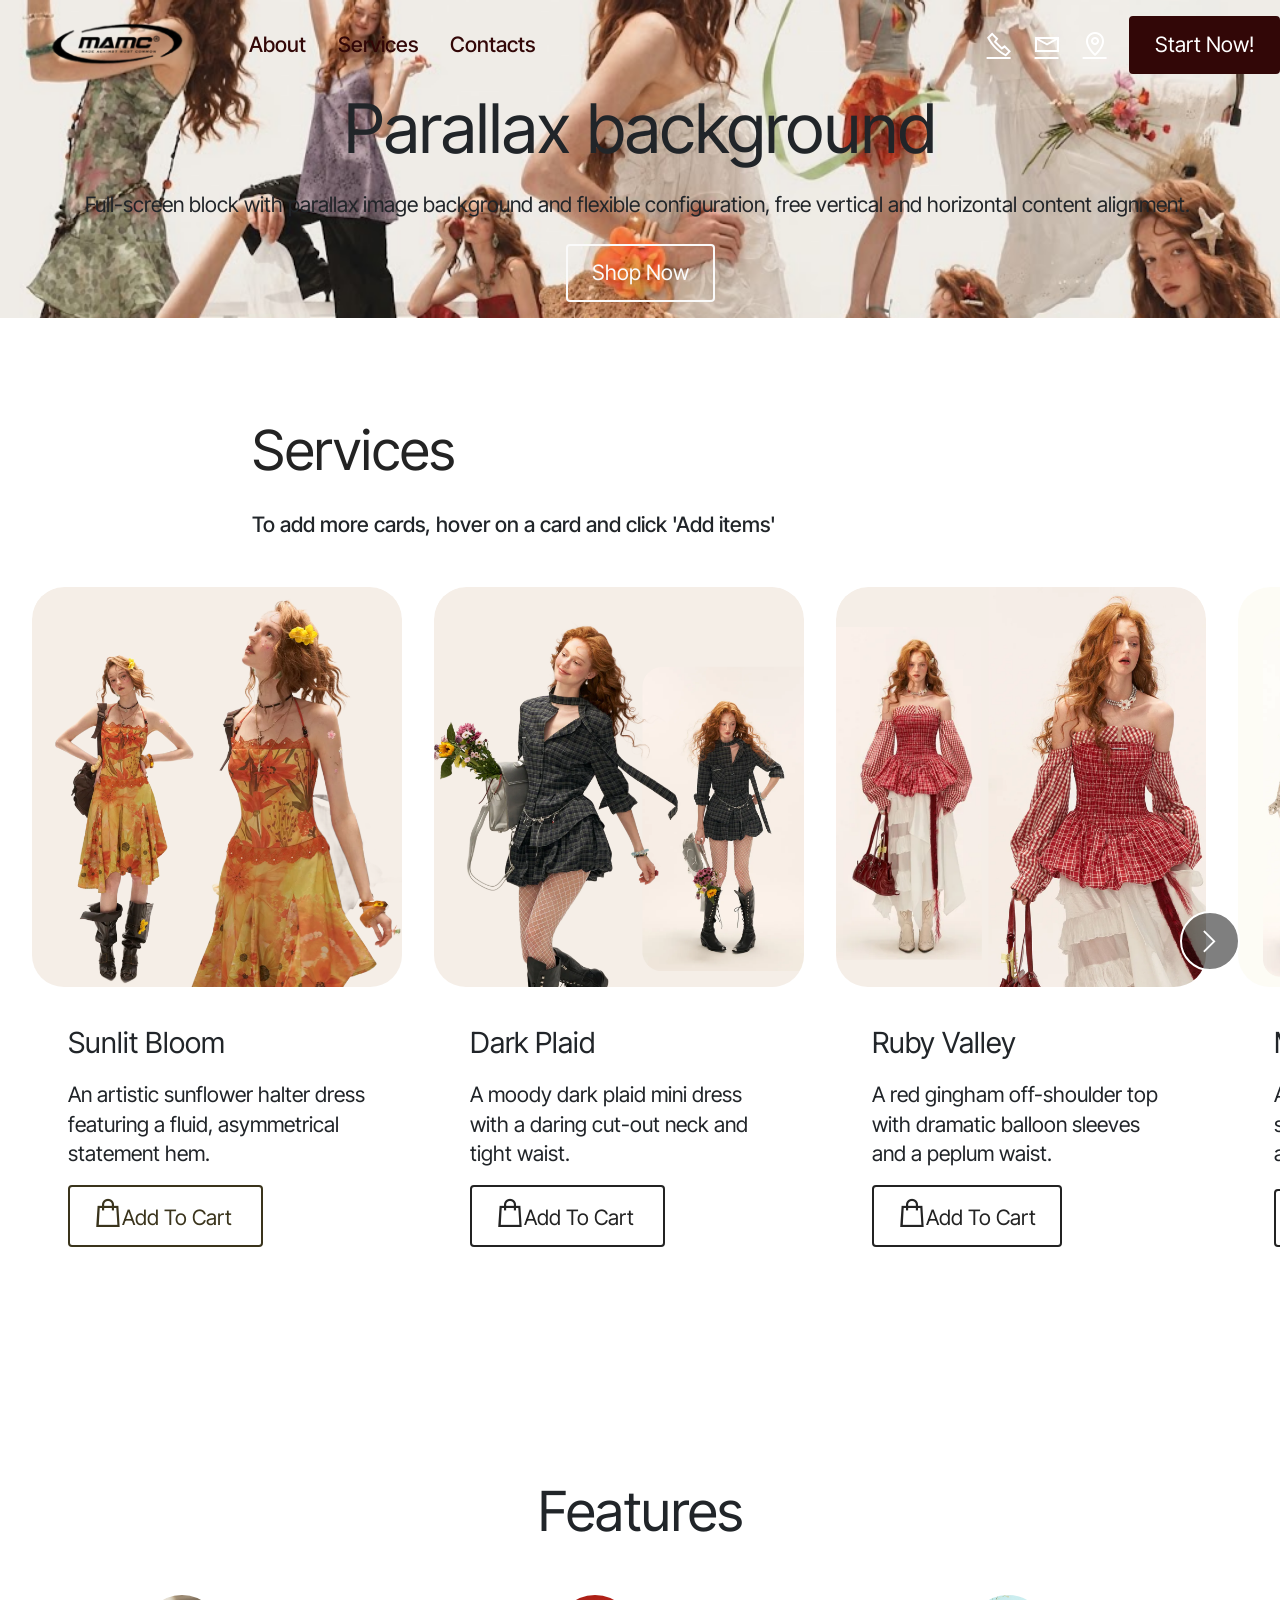
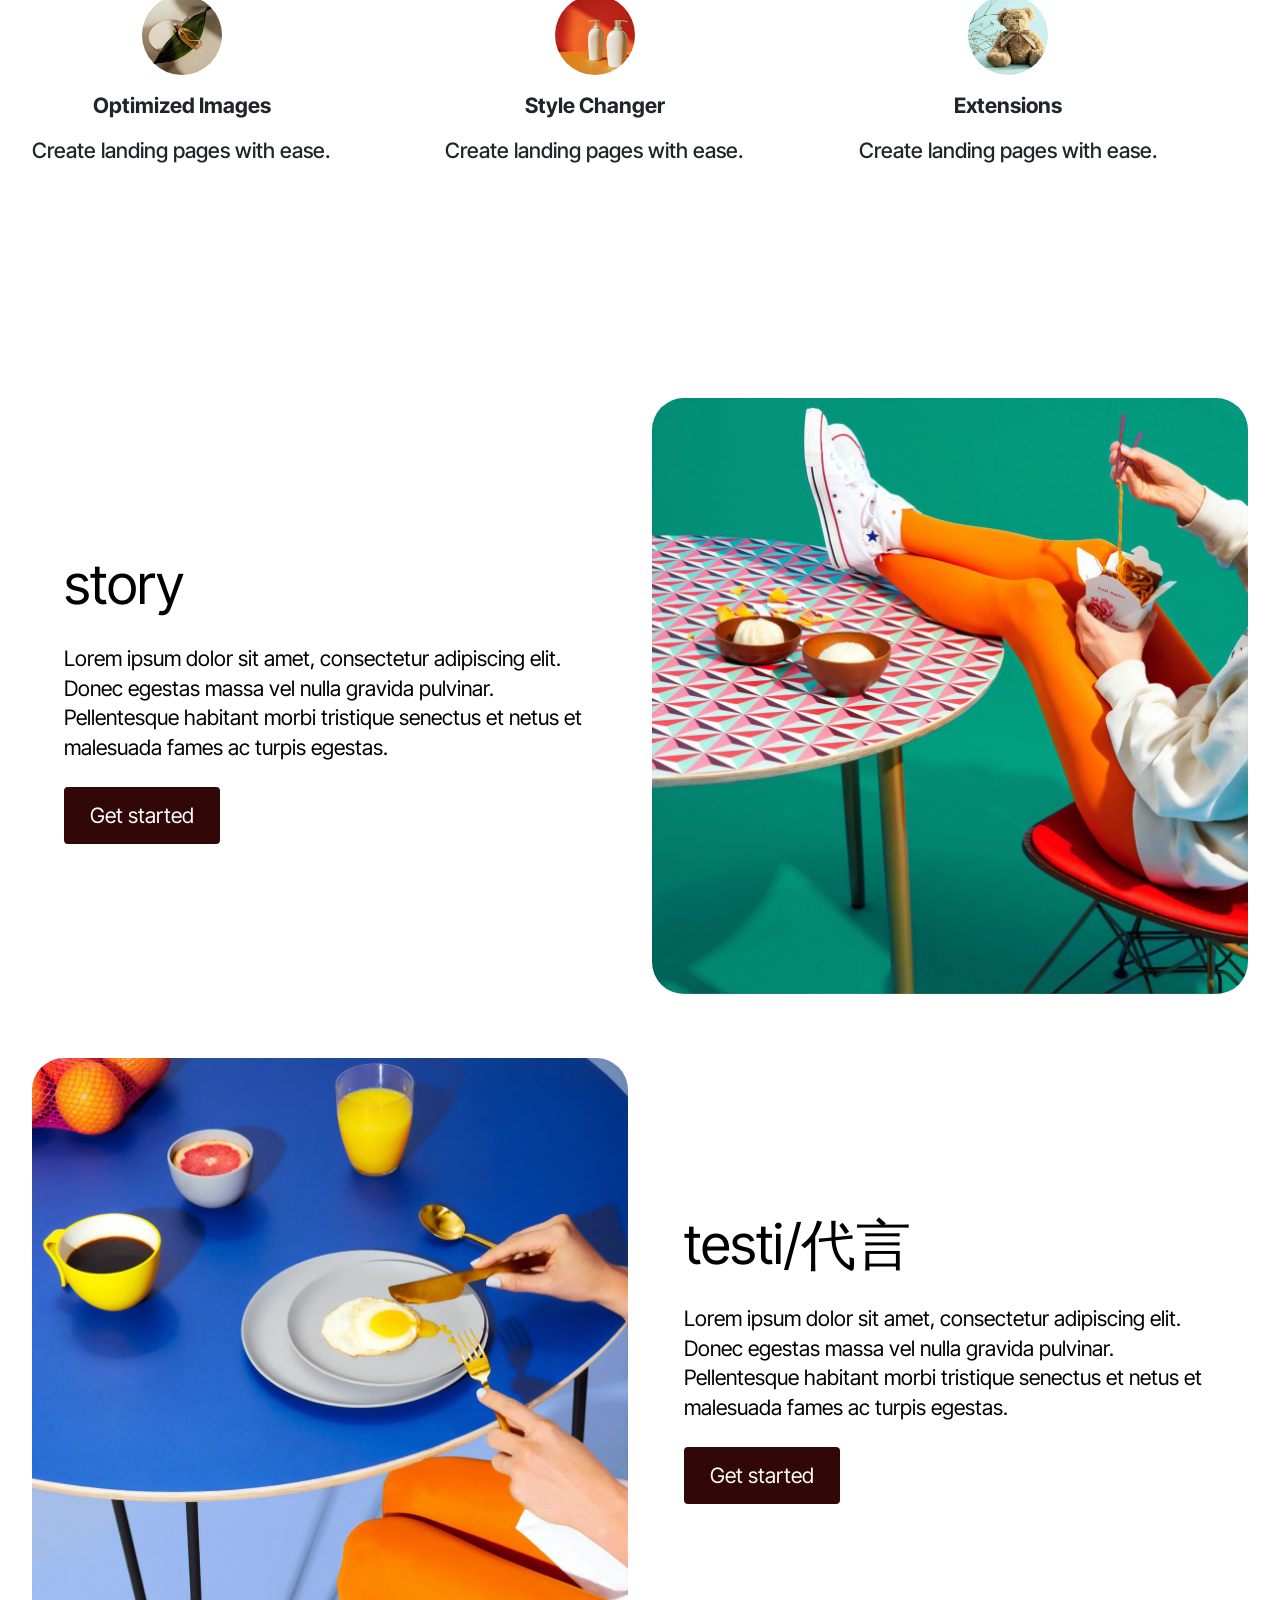
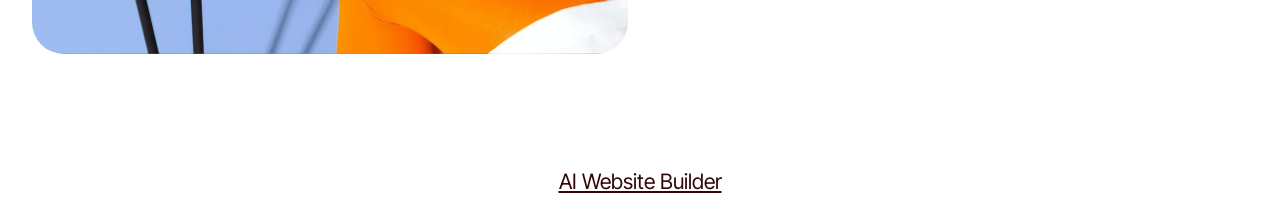
==== index.html @ 620deb50 "create github pages" ====
<!DOCTYPE html>
<html  >
<head>
  <!-- Site made with Mobirise Website Builder v6.1.12, https://mobirise.com -->
  <meta charset="UTF-8">
  <meta http-equiv="X-UA-Compatible" content="IE=edge">
  <meta name="generator" content="Mobirise v6.1.12, mobirise.com">
  <meta name="viewport" content="width=device-width, initial-scale=1, minimum-scale=1">
  <link rel="shortcut icon" href="assets/images/image-removebg-preview-1.png" type="image/x-icon">
  <meta name="description" content="">
  
  
  <title>Home</title>
  <link rel="stylesheet" href="assets/web/assets/mobirise-icons2/mobirise2.css">
  <link rel="stylesheet" href="assets/bootstrap/css/bootstrap.min.css">
  <link rel="stylesheet" href="assets/parallax/jarallax.css">
  <link rel="stylesheet" href="assets/dropdown/css/style.css">
  <link rel="stylesheet" href="assets/theme/css/style.css">
  <link rel="preload" href="https://fonts.googleapis.com/css2?family=Inter+Tight:wght@400;700&display=swap&display=swap" as="style" onload="this.onload=null;this.rel='stylesheet'">
  <noscript><link rel="stylesheet" href="https://fonts.googleapis.com/css2?family=Inter+Tight:wght@400;700&display=swap&display=swap"></noscript>
  <link rel="preload" as="style" href="assets/mobirise/css/mbr-additional.css?v=mkV8bd"><link rel="stylesheet" href="assets/mobirise/css/mbr-additional.css?v=mkV8bd" type="text/css">

  
  
  
</head>
<body>
  
  <section data-bs-version="5.1" class="menu menu6 cid-vx9qEuTihL" once="menu" id="menu06-n">
	

	<nav class="navbar navbar-dropdown opacityScroll navbar-fixed-top navbar-expand-lg">
		<div class="container">
			<div class="navbar-brand">
				<span class="navbar-logo">
					<a href="https://mobiri.se">
						<img src="assets/images/image-removebg-preview-1.png" alt="Mobirise Website Builder" style="height: 3rem;">
					</a>
				</span>
				<span class="navbar-caption-wrap"><a class="navbar-caption text-white display-4" href="https://mobiri.se"></a></span>
			</div>
			<button class="navbar-toggler" type="button" data-toggle="collapse" data-bs-toggle="collapse" data-target="#navbarSupportedContent" data-bs-target="#navbarSupportedContent" aria-controls="navbarNavAltMarkup" aria-expanded="false" aria-label="Toggle navigation">
				<div class="hamburger">
					<span></span>
					<span></span>
					<span></span>
					<span></span>
				</div>
			</button>
			<div class="collapse navbar-collapse opacityScroll" id="navbarSupportedContent">
				<ul class="navbar-nav nav-dropdown" data-app-modern-menu="true"><li class="nav-item">
						<a class="nav-link link text-primary display-4" href="https://mobiri.se">About</a>
					</li>
					<li class="nav-item">
						<a class="nav-link link text-primary display-4" href="https://mobiri.se" aria-expanded="false">Services</a>
					</li>
					<li class="nav-item">
						<a class="nav-link link text-primary display-4" href="https://mobiri.se">Contacts</a>
					</li></ul>
				<div class="icons-menu">
					<a class="iconfont-wrapper" href="https://mobiri.se">
						<span class="p-2 mbr-iconfont mobi-mbri-phone mobi-mbri"></span>
					</a>
					<a class="iconfont-wrapper" href="https://mobiri.se">
						<span class="p-2 mbr-iconfont mobi-mbri-letter mobi-mbri"></span>
					</a>
					<a class="iconfont-wrapper" href="https://mobiri.se">
						<span class="p-2 mbr-iconfont mobi-mbri-map-pin mobi-mbri"></span>
					</a>
					
				</div>
				<div class="navbar-buttons mbr-section-btn"><a class="btn btn-primary display-4" href="https://mobiri.se"> Start Now!</a></div>
			</div>
		</div>
	</nav>
</section>

<section data-bs-version="5.1" class="header16 cid-vx8OKZuYxT mbr-fullscreen mbr-parallax-background" id="header17-1">
  
  <div class="mbr-overlay" style="opacity: 0.1; background-color: rgb(0, 0, 0);"></div>
  <div class="container-fluid">
    <div class="row">
      <div class="content-wrap col-12 col-md-12">
        <h1 class="mbr-section-title mbr-fonts-style mbr-white mb-4 display-1">
          <strong><br>Parallax background</strong>
        </h1>
        
        <p class="mbr-fonts-style mbr-text mbr-white mb-4 display-7">Full-screen block with parallax image background and flexible
          configuration, free vertical and horizontal
          content alignment.&nbsp;</p>
        <div class="mbr-section-btn"><a class="btn btn-white-outline display-7" href="https://mobiri.se">Shop Now</a></div>
      </div>
    </div>
  </div>
</section>

<section data-bs-version="5.1" class="features017 mbr-embla cid-vx9y5DF1Ij" id="features017-o">
	
	
	<div class="position-relative">
		<div class="container-fluid">
			<div class="row justify-content-center">
				<div class="col-12 content-head">
					<div class="mbr-section-head mb-5">
						<h4 class="mbr-section-title mbr-fonts-style align-center mb-0 display-2">
							<strong>Services</strong>
						</h4>
						<h5 class="mbr-section-subtitle mbr-fonts-style align-center mb-0 mt-4 display-7">
							To add more cards, hover on a card and click 'Add items'
						</h5>
					</div>
				</div>
			</div>
		</div>

		<div class="embla" data-skip-snaps="true" data-align="center" data-contain-scroll="trimSnaps" data-auto-play-interval="5" data-draggable="true">
			<div class="embla__viewport container-fluid">
				<div class="embla__container">
					<div class="embla__slide slider-image item active" style="margin-left: 1rem; margin-right: 1rem;">
					<div class="slide-content">
						<div class="item-img">
							<div class="item-wrapper">
								<img src="assets/images/2.png" alt="Mobirise Website Builder" title="" data-slide-to="0" data-bs-slide-to="0">
							</div>
						</div>
						<div class="item-content">
							<h5 class="item-title mbr-fonts-style display-5"><strong>Sunlit Bloom</strong></h5>
							
							<p class="mbr-text mbr-fonts-style mt-3 display-7">
								An artistic sunflower halter dress featuring a fluid, asymmetrical statement hem.
							</p>
						</div>
						<div class="mbr-section-btn item-footer mt-2"><a href="" class="btn item-btn btn-success-outline display-7" target="_blank"><span class="mobi-mbri mobi-mbri-shopping-bag mbr-iconfont mbr-iconfont-btn"></span>Add To Cart&nbsp;</a></div>
					</div>
					</div><div class="embla__slide slider-image item" style="margin-left: 1rem; margin-right: 1rem;">
					<div class="slide-content">
						<div class="item-img">
							<div class="item-wrapper">
								<img src="assets/images/3.png" alt="Mobirise Website Builder" title="" data-slide-to="1" data-bs-slide-to="1">
							</div>
						</div>
						<div class="item-content">
							<h5 class="item-title mbr-fonts-style display-5"><strong>Dark Plaid</strong></h5>
							
							<p class="mbr-text mbr-fonts-style mt-3 display-7">
								A moody dark plaid mini dress with a daring cut-out neck and tight waist.
							</p>
						</div>
						<div class="mbr-section-btn item-footer mt-2"><a href="" class="btn item-btn btn-black-outline display-7" target="_blank"><span class="mobi-mbri mobi-mbri-shopping-bag mbr-iconfont mbr-iconfont-btn"></span>Add To Cart&nbsp;</a></div>
					</div>
					</div><div class="embla__slide slider-image item" style="margin-left: 1rem; margin-right: 1rem;">
					<div class="slide-content">
						<div class="item-img">
							<div class="item-wrapper">
								<img src="assets/images/4.png" alt="Mobirise Website Builder" title="" data-slide-to="2" data-bs-slide-to="2">
							</div>
						</div>
						<div class="item-content">
							<h5 class="item-title mbr-fonts-style display-5"><strong>Ruby Valley</strong></h5>
							
							<p class="mbr-text mbr-fonts-style mt-3 display-7">
								A red gingham off-shoulder top with dramatic balloon sleeves and a peplum waist.
							</p>
						</div>
						<div class="mbr-section-btn item-footer mt-2"><a href="" class="btn item-btn btn-black-outline display-7" target="_blank"><span class="mobi-mbri mobi-mbri-shopping-bag mbr-iconfont mbr-iconfont-btn"></span>Add To Cart </a></div>
					</div>
					</div><div class="embla__slide slider-image item" style="margin-left: 1rem; margin-right: 1rem;">
					<div class="slide-content">
						<div class="item-img">
							<div class="item-wrapper">
								<img src="assets/images/6.png" alt="Mobirise Website Builder" title="" data-slide-to="3" data-bs-slide-to="3">
							</div>
						</div>
						<div class="item-content">
							<h5 class="item-title mbr-fonts-style display-5"><strong>Mist &amp; Moss</strong></h5>
							
							<p class="mbr-text mbr-fonts-style mt-3 display-7">
								A deconstructed charcoal knit set featuring organic raw edges and a soft front tie.
							</p>
						</div>
						<div class="mbr-section-btn item-footer mt-2"><a href="" class="btn item-btn btn-black-outline display-7" target="_blank">Add To Cart →</a></div>
					</div>
					</div><div class="embla__slide slider-image item" style="margin-left: 1rem; margin-right: 1rem;">
					<div class="slide-content">
						<div class="item-img">
							<div class="item-wrapper">
								<img src="assets/images/5.png" alt="Mobirise Website Builder" title="" data-slide-to="4" data-bs-slide-to="4">
							</div>
						</div>
						<div class="item-content">
							<h5 class="item-title mbr-fonts-style display-5"><strong>Wild Rose</strong></h5>
							
							<p class="mbr-text mbr-fonts-style mt-3 display-7">A vintage-red floral cami with raw ruffled trims for a sweet yet rebellious edge.
							</p>
						</div>
						<div class="mbr-section-btn item-footer mt-2"><a href="" class="btn item-btn btn-black-outline display-7" target="_blank">Add To Cart →</a></div>
					</div>
					</div><div class="embla__slide slider-image item" style="margin-left: 1rem; margin-right: 1rem;">
					<div class="slide-content">
						<div class="item-img">
							<div class="item-wrapper">
								<img src="assets/images/7-1.png" alt="Mobirise Website Builder" title="" data-slide-to="5" data-bs-slide-to="5">
							</div>
						</div>
						<div class="item-content">
							<h5 class="item-title mbr-fonts-style display-5"><strong>Midnight Wave</strong></h5>
							
							<p class="mbr-text mbr-fonts-style mt-3 display-7">
								A sleek Y2K turtleneck top defined by its intricate, wave-rippled texture.
							</p>
						</div>
						<div class="mbr-section-btn item-footer mt-2"><a href="" class="btn item-btn btn-black-outline display-7" target="_blank">Add To Cart →</a></div>
					</div>
					</div><div class="embla__slide slider-image item" style="margin-left: 1rem; margin-right: 1rem;">
					<div class="slide-content">
						<div class="item-img">
							<div class="item-wrapper">
								<img src="assets/images/8.png" alt="Mobirise Website Builder" title="" data-slide-to="6" data-bs-slide-to="6">
							</div>
						</div>
						<div class="item-content">
							<h5 class="item-title mbr-fonts-style display-5"><strong>Dreamy Daisy</strong></h5>
							
							<p class="mbr-text mbr-fonts-style mt-3 display-7">An ethereal white tube set adorned with romantic 3D sculptural daisy appliques.
							</p>
						</div>
						<div class="mbr-section-btn item-footer mt-2"><a href="" class="btn item-btn btn-black-outline display-7" target="_blank">Add To Cart →</a></div>
					</div>
					</div><div class="embla__slide slider-image item" style="margin-left: 1rem; margin-right: 1rem;">
					<div class="slide-content">
						<div class="item-img">
							<div class="item-wrapper">
								<img src="assets/images/shop-for-more.png" alt="Mobirise Website Builder" title="" data-slide-to="7" data-bs-slide-to="7">
							</div>
						</div>
						<div class="item-content">
							<h5 class="item-title mbr-fonts-style display-5"></h5>
							
							<p class="mbr-text mbr-fonts-style mt-3 display-7"></p>
						</div>
						<div class="mbr-section-btn item-footer mt-2"><a href="" class="btn item-btn btn-white-outline display-7" target="_blank">Shop for more</a></div>
					</div>
					</div>
					
					
					
					
					
					
					
				</div>
			</div>
			<button class="embla__button embla__button--prev">
				<span class="mobi-mbri mobi-mbri-arrow-prev mbr-iconfont" aria-hidden="true"></span>
				<span class="sr-only visually-hidden visually-hidden visually-hidden">Previous</span>
			</button>
			<button class="embla__button embla__button--next">
				<span class="mobi-mbri mobi-mbri-arrow-next mbr-iconfont" aria-hidden="true"></span>
				<span class="sr-only visually-hidden visually-hidden visually-hidden">Next</span>
			</button>
		</div>
	</div>
</section>

<section data-bs-version="5.1" class="features16 cid-vx9ybnONvS" id="features016-p">  
  
  
  
  <div class="container">
    <div class="row justify-content-center mb-5">
      <div class="col-12 content-head">
        <h4 class="mbr-section-title mbr-fonts-style align-center mb-0 display-2">
          <strong>Features</strong>
        </h4>
        
      </div>
    </div>
    <div class="row justify-content-center">
      <div class="item features-without-image col-12 col-lg-4">
        <div class="item-wrapper">
          <div class="card-box">
            <div class="img-box">
              <div class="image-wrapper mb-3">
                <img src="assets/images/shop1.jpg" alt="Mobirise Website Builder">
              </div>
            </div>
            <h4 class="card-title mbr-fonts-style mb-0 display-7">
              <strong>Optimized Images</strong>
            </h4>
            <h5 class="card-text mbr-fonts-style mt-3 display-7">
              Create landing pages with ease.
            </h5>
            <div class="link-wrap">
              
            </div>
          </div>
        </div>
      </div>
      <div class="item features-without-image col-12 col-lg-4">
        <div class="item-wrapper">
          <div class="card-box">
            <div class="img-box">
              <div class="image-wrapper mb-3">
                <img src="assets/images/shop2.jpg" alt="Mobirise Website Builder">
              </div>
            </div>
            <h4 class="card-title mbr-fonts-style mb-0 display-7">
              <strong>Style Changer</strong>
            </h4>
            <h5 class="card-text mbr-fonts-style mt-3 display-7">
              Create landing pages with ease.
            </h5>
            <div class="link-wrap">
              
            </div>
          </div>
        </div>
      </div>
      <div class="item features-without-image col-12 col-lg-4">
        <div class="item-wrapper">
          <div class="card-box">
            <div class="img-box">
              <div class="image-wrapper mb-3">
                <img src="assets/images/shop3.jpg" alt="Mobirise Website Builder">
              </div>
            </div>
            <h4 class="card-title mbr-fonts-style mb-0 display-7">
              <strong>Extensions</strong>
            </h4>
            <h5 class="card-text mbr-fonts-style mt-3 display-7">
              Create landing pages with ease.
            </h5>
            <div class="link-wrap">
              
            </div>
          </div>
        </div>
      </div>
    </div>
  </div>
</section>

<section data-bs-version="5.1" class="features38 cid-vx9A5b9oLu" id="features038-r">
    

    
    

    <div class="container">
        <div class="row justify-content-center">
            <div class="col-12 col-md-12 col-lg">
                <div class="text-wrapper align-left">
                    <h1 class="mbr-section-title mbr-fonts-style mb-4 display-2"><strong>story</strong></h1>
                    <p class="mbr-text align-left mbr-fonts-style mb-4 display-7">
                        Lorem ipsum dolor sit amet, consectetur adipiscing elit. Donec egestas massa vel nulla gravida
                        pulvinar. Pellentesque habitant morbi tristique senectus et netus et malesuada fames ac turpis
                        egestas.
                    </p>
                    <div class="mbr-section-btn align-left mt-3"><a class="btn btn-primary display-7" href="https://mobiri.se">Get started</a></div>
                </div>
            </div>
            <div class="col-12 col-md-12 col-lg-6 image-wrapper">
                <img class="w-100" src="assets/images/gallery04.jpg" alt="Mobirise Website Builder">
            </div>
        </div>
        <div class="row row-reverse justify-content-center">

            <div class="col-12 col-md-12 col-lg">
                <div class="text-wrapper align-left">
                    <h1 class="mbr-section-title mbr-fonts-style mb-4 display-2"><strong>testi/代言</strong></h1>
                    <p class="mbr-text align-left mbr-fonts-style mb-4 display-7">
                        Lorem ipsum dolor sit amet, consectetur adipiscing elit. Donec egestas massa vel nulla gravida
                        pulvinar. Pellentesque habitant morbi tristique senectus et netus et malesuada fames ac turpis
                        egestas.
                    </p>
                    <div class="mbr-section-btn align-left mt-3"><a class="btn btn-primary display-7" href="https://mobiri.se">Get started</a></div>
                </div>
            </div>
            <div class="col-12 col-md-12 col-lg-6 image-wrapper">
                <img class="w-100" src="assets/images/gallery03.jpg" alt="Mobirise Website Builder">
            </div>
        </div>
        
    </div>
</section><section class="display-7" style="padding: 0;align-items: center;justify-content: center;flex-wrap: wrap;    align-content: center;display: flex;position: relative;height: 4rem;"><a href="https://mobiri.se/5185864" style="flex: 1 1;height: 4rem;position: absolute;width: 100%;z-index: 1;"><img alt="" style="height: 4rem;" src="[data-uri]"></a><p style="margin: 0;text-align: center;" class="display-7">&#8204;</p><a style="z-index:1" href="https://mobirise.com/builder/ai-website-builder.html">AI Website Builder</a></section><script src="assets/bootstrap/js/bootstrap.bundle.min.js"></script>  <script src="assets/parallax/jarallax.js"></script>  <script src="assets/smoothscroll/smooth-scroll.js"></script>  <script src="assets/ytplayer/index.js"></script>  <script src="assets/dropdown/js/navbar-dropdown.js"></script>  <script src="assets/embla/embla.min.js"></script>  <script src="assets/embla/script.js"></script>  <script src="assets/theme/js/script.js"></script>  
  
  
</body>
</html>
---- assets/web/assets/mobirise-icons2/mobirise2.css ----
@font-face {
  font-family: 'Moririse2';
  font-display: swap;
  src:  url('mobirise2.eot?f2bix4');
  src:  url('mobirise2.eot?f2bix4#iefix') format('embedded-opentype'),
    url('mobirise2.woff2?f2bix4') format('woff2'),
    url('mobirise2.woff?f2bix4') format('woff'),
    url('mobirise2.ttf?f2bix4') format('truetype'),
    url('mobirise2.svg?f2bix4#mobirise2') format('svg');
  font-weight: normal;
  font-style: normal;
}

[class^="mobi-"], [class*=" mobi-"] {
  /* use !important to prevent issues with browser extensions that change fonts */
  font-family: 'Moririse2' !important;
  speak: none;
  font-style: normal;
  font-weight: normal;
  font-variant: normal;
  text-transform: none;
  line-height: 1;

  /* Better Font Rendering =========== */
  -webkit-font-smoothing: antialiased;
  -moz-osx-font-smoothing: grayscale;
}

.mobi-mbri-add-submenu:before {
  content: "\e900";
}
.mobi-mbri-alert:before {
  content: "\e901";
}
.mobi-mbri-align-center:before {
  content: "\e902";
}
.mobi-mbri-align-justify:before {
  content: "\e903";
}
.mobi-mbri-align-left:before {
  content: "\e904";
}
.mobi-mbri-align-right:before {
  content: "\e905";
}
.mobi-mbri-android:before {
  content: "\e906";
}
.mobi-mbri-apple:before {
  content: "\e907";
}
.mobi-mbri-arrow-down:before {
  content: "\e908";
}
.mobi-mbri-arrow-next:before {
  content: "\e909";
}
.mobi-mbri-arrow-prev:before {
  content: "\e90a";
}
.mobi-mbri-arrow-up:before {
  content: "\e90b";
}
.mobi-mbri-bold:before {
  content: "\e90c";
}
.mobi-mbri-bookmark:before {
  content: "\e90d";
}
.mobi-mbri-bootstrap:before {
  content: "\e90e";
}
.mobi-mbri-briefcase:before {
  content: "\e90f";
}
.mobi-mbri-browse:before {
  content: "\e910";
}
.mobi-mbri-bulleted-list:before {
  content: "\e911";
}
.mobi-mbri-calendar:before {
  content: "\e912";
}
.mobi-mbri-camera:before {
  content: "\e913";
}
.mobi-mbri-cart-add:before {
  content: "\e914";
}
.mobi-mbri-cart-full:before {
  content: "\e915";
}
.mobi-mbri-cash:before {
  content: "\e916";
}
.mobi-mbri-change-style:before {
  content: "\e917";
}
.mobi-mbri-chat:before {
  content: "\e918";
}
.mobi-mbri-clock:before {
  content: "\e919";
}
.mobi-mbri-close:before {
  content: "\e91a";
}
.mobi-mbri-cloud:before {
  content: "\e91b";
}
.mobi-mbri-code:before {
  content: "\e91c";
}
.mobi-mbri-contact-form:before {
  content: "\e91d";
}
.mobi-mbri-credit-card:before {
  content: "\e91e";
}
.mobi-mbri-cursor-click:before {
  content: "\e91f";
}
.mobi-mbri-cust-feedback:before {
  content: "\e920";
}
.mobi-mbri-database:before {
  content: "\e921";
}
.mobi-mbri-delivery:before {
  content: "\e922";
}
.mobi-mbri-desktop:before {
  content: "\e923";
}
.mobi-mbri-devices:before {
  content: "\e924";
}
.mobi-mbri-down:before {
  content: "\e925";
}
.mobi-mbri-download-2:before {
  content: "\e926";
}
.mobi-mbri-download:before {
  content: "\e927";
}
.mobi-mbri-drag-n-drop-2:before {
  content: "\e928";
}
.mobi-mbri-drag-n-drop:before {
  content: "\e929";
}
.mobi-mbri-edit-2:before {
  content: "\e92a";
}
.mobi-mbri-edit:before {
  content: "\e92b";
}
.mobi-mbri-error:before {
  content: "\e92c";
}
.mobi-mbri-extension:before {
  content: "\e92d";
}
.mobi-mbri-features:before {
  content: "\e92e";
}
.mobi-mbri-file:before {
  content: "\e92f";
}
.mobi-mbri-flag:before {
  content: "\e930";
}
.mobi-mbri-folder:before {
  content: "\e931";
}
.mobi-mbri-gift:before {
  content: "\e932";
}
.mobi-mbri-github:before {
  content: "\e933";
}
.mobi-mbri-globe-2:before {
  content: "\e934";
}
.mobi-mbri-globe:before {
  content: "\e935";
}
.mobi-mbri-growing-chart:before {
  content: "\e936";
}
.mobi-mbri-hearth:before {
  content: "\e937";
}
.mobi-mbri-help:before {
  content: "\e938";
}
.mobi-mbri-home:before {
  content: "\e939";
}
.mobi-mbri-hot-cup:before {
  content: "\e93a";
}
.mobi-mbri-idea:before {
  content: "\e93b";
}
.mobi-mbri-image-gallery:before {
  content: "\e93c";
}
.mobi-mbri-image-slider:before {
  content: "\e93d";
}
.mobi-mbri-info:before {
  content: "\e93e";
}
.mobi-mbri-italic:before {
  content: "\e93f";
}
.mobi-mbri-key:before {
  content: "\e940";
}
.mobi-mbri-laptop:before {
  content: "\e941";
}
.mobi-mbri-layers:before {
  content: "\e942";
}
.mobi-mbri-left-right:before {
  content: "\e943";
}
.mobi-mbri-left:before {
  content: "\e944";
}
.mobi-mbri-letter:before {
  content: "\e945";
}
.mobi-mbri-like:before {
  content: "\e946";
}
.mobi-mbri-link:before {
  content: "\e947";
}
.mobi-mbri-lock:before {
  content: "\e948";
}
.mobi-mbri-login:before {
  content: "\e949";
}
.mobi-mbri-logout:before {
  content: "\e94a";
}
.mobi-mbri-magic-stick:before {
  content: "\e94b";
}
.mobi-mbri-map-pin:before {
  content: "\e94c";
}
.mobi-mbri-menu:before {
  content: "\e94d";
}
.mobi-mbri-mobile-2:before {
  content: "\e94e";
}
.mobi-mbri-mobile-horizontal:before {
  content: "\e94f";
}
.mobi-mbri-mobile:before {
  content: "\e950";
}
.mobi-mbri-mobirise:before {
  content: "\e951";
}
.mobi-mbri-more-horizontal:before {
  content: "\e952";
}
.mobi-mbri-more-vertical:before {
  content: "\e953";
}
.mobi-mbri-music:before {
  content: "\e954";
}
.mobi-mbri-new-file:before {
  content: "\e955";
}
.mobi-mbri-numbered-list:before {
  content: "\e956";
}
.mobi-mbri-opened-folder:before {
  content: "\e957";
}
.mobi-mbri-pages:before {
  content: "\e958";
}
.mobi-mbri-paper-plane:before {
  content: "\e959";
}
.mobi-mbri-paperclip:before {
  content: "\e95a";
}
.mobi-mbri-phone:before {
  content: "\e95b";
}
.mobi-mbri-photo:before {
  content: "\e95c";
}
.mobi-mbri-photos:before {
  content: "\e95d";
}
.mobi-mbri-pin:before {
  content: "\e95e";
}
.mobi-mbri-play:before {
  content: "\e95f";
}
.mobi-mbri-plus:before {
  content: "\e960";
}
.mobi-mbri-preview:before {
  content: "\e961";
}
.mobi-mbri-print:before {
  content: "\e962";
}
.mobi-mbri-protect:before {
  content: "\e963";
}
.mobi-mbri-question:before {
  content: "\e964";
}
.mobi-mbri-quote-left:before {
  content: "\e965";
}
.mobi-mbri-quote-right:before {
  content: "\e966";
}
.mobi-mbri-redo:before {
  content: "\e967";
}
.mobi-mbri-refresh:before {
  content: "\e968";
}
.mobi-mbri-responsive-2:before {
  content: "\e969";
}
.mobi-mbri-responsive:before {
  content: "\e96a";
}
.mobi-mbri-right:before {
  content: "\e96b";
}
.mobi-mbri-rocket:before {
  content: "\e96c";
}
.mobi-mbri-sad-face:before {
  content: "\e96d";
}
.mobi-mbri-sale:before {
  content: "\e96e";
}
.mobi-mbri-save:before {
  content: "\e96f";
}
.mobi-mbri-search:before {
  content: "\e970";
}
.mobi-mbri-setting-2:before {
  content: "\e971";
}
.mobi-mbri-setting-3:before {
  content: "\e972";
}
.mobi-mbri-setting:before {
  content: "\e973";
}
.mobi-mbri-share:before {
  content: "\e974";
}
.mobi-mbri-shopping-bag:before {
  content: "\e975";
}
.mobi-mbri-shopping-basket:before {
  content: "\e976";
}
.mobi-mbri-shopping-cart:before {
  content: "\e977";
}
.mobi-mbri-sites:before {
  content: "\e978";
}
.mobi-mbri-smile-face:before {
  content: "\e979";
}
.mobi-mbri-speed:before {
  content: "\e97a";
}
.mobi-mbri-star:before {
  content: "\e97b";
}
.mobi-mbri-success:before {
  content: "\e97c";
}
.mobi-mbri-sun:before {
  content: "\e97d";
}
.mobi-mbri-sun2:before {
  content: "\e97e";
}
.mobi-mbri-tablet-vertical:before {
  content: "\e97f";
}
.mobi-mbri-tablet:before {
  content: "\e980";
}
.mobi-mbri-target:before {
  content: "\e981";
}
.mobi-mbri-timer:before {
  content: "\e982";
}
.mobi-mbri-to-ftp:before {
  content: "\e983";
}
.mobi-mbri-to-local-drive:before {
  content: "\e984";
}
.mobi-mbri-touch-swipe:before {
  content: "\e985";
}
.mobi-mbri-touch:before {
  content: "\e986";
}
.mobi-mbri-trash:before {
  content: "\e987";
}
.mobi-mbri-underline:before {
  content: "\e988";
}
.mobi-mbri-undo:before {
  content: "\e989";
}
.mobi-mbri-unlink:before {
  content: "\e98a";
}
.mobi-mbri-unlock:before {
  content: "\e98b";
}
.mobi-mbri-up-down:before {
  content: "\e98c";
}
.mobi-mbri-up:before {
  content: "\e98d";
}
.mobi-mbri-update:before {
  content: "\e98e";
}
.mobi-mbri-upload-2:before {
  content: "\e98f";
}
.mobi-mbri-upload:before {
  content: "\e990";
}
.mobi-mbri-user-2:before {
  content: "\e991";
}
.mobi-mbri-user:before {
  content: "\e992";
}
.mobi-mbri-users:before {
  content: "\e993";
}
.mobi-mbri-video-play:before {
  content: "\e994";
}
.mobi-mbri-video:before {
  content: "\e995";
}
.mobi-mbri-watch:before {
  content: "\e996";
}
.mobi-mbri-website-theme-2:before {
  content: "\e997";
}
.mobi-mbri-website-theme:before {
  content: "\e998";
}
.mobi-mbri-wifi:before {
  content: "\e999";
}
.mobi-mbri-windows:before {
  content: "\e99a";
}
.mobi-mbri-zoom-in:before {
  content: "\e99b";
}
.mobi-mbri-zoom-out:before {
  content: "\e99c";
}
---- assets/parallax/jarallax.css ----
.jarallax {
    position: relative;
    z-index: 0;
}
.jarallax > .jarallax-img {
    position: absolute;
    object-fit: cover;
    /* support for plugin https://github.com/bfred-it/object-fit-images */
    font-family: 'object-fit: cover;';
    top: 0;
    left: 0;
    width: 100%;
    height: 100%;
    z-index: -1;
}
---- assets/dropdown/css/style.css ----
.navbar-dropdown {
  left: 0;
  padding: 0;
  position: absolute;
  right: 0;
  top: 0;
  transition: all 0.45s ease;
  z-index: 1030;
  background: #282828; }
  .navbar-dropdown .navbar-logo {
    margin-right: 0.8rem;
    transition: margin 0.3s ease-in-out;
    vertical-align: middle; }
    .navbar-dropdown .navbar-logo img {
      height: 3.125rem;
      transition: all 0.3s ease-in-out; }
    .navbar-dropdown .navbar-logo.mbr-iconfont {
      font-size: 3.125rem;
      line-height: 3.125rem; }
  .navbar-dropdown .navbar-caption {
    font-weight: 700;
    white-space: normal;
    vertical-align: -4px;
    line-height: 3.125rem !important; }
    .navbar-dropdown .navbar-caption, .navbar-dropdown .navbar-caption:hover {
      color: inherit;
      text-decoration: none; }
  .navbar-dropdown .mbr-iconfont + .navbar-caption {
    vertical-align: -1px; }
  .navbar-dropdown.navbar-fixed-top {
    position: fixed; }
  .navbar-dropdown .navbar-brand span {
    vertical-align: -4px; }
  .navbar-dropdown.bg-color.transparent {
    background: none; }
  .navbar-dropdown.navbar-short .navbar-brand {
    padding: 0.625rem 0; }
    .navbar-dropdown.navbar-short .navbar-brand span {
      vertical-align: -1px; }
  .navbar-dropdown.navbar-short .navbar-caption {
    line-height: 2.375rem !important;
    vertical-align: -2px; }
  .navbar-dropdown.navbar-short .navbar-logo {
    margin-right: 0.5rem; }
    .navbar-dropdown.navbar-short .navbar-logo img {
      height: 2.375rem; }
    .navbar-dropdown.navbar-short .navbar-logo.mbr-iconfont {
      font-size: 2.375rem;
      line-height: 2.375rem; }
  .navbar-dropdown.navbar-short .mbr-table-cell {
    height: 3.625rem; }
  .navbar-dropdown .navbar-close {
    left: 0.6875rem;
    position: fixed;
    top: 0.75rem;
    z-index: 1000; }
  .navbar-dropdown .hamburger-icon {
    content: "";
    display: inline-block;
    vertical-align: middle;
    width: 16px;
    -webkit-box-shadow: 0 -6px 0 1px #282828,0 0 0 1px #282828,0 6px 0 1px #282828;
    -moz-box-shadow: 0 -6px 0 1px #282828,0 0 0 1px #282828,0 6px 0 1px #282828;
    box-shadow: 0 -6px 0 1px #282828,0 0 0 1px #282828,0 6px 0 1px #282828; }

.dropdown-menu .dropdown-toggle[data-toggle="dropdown-submenu"]::after {
  border-bottom: 0.35em solid transparent;
  border-left: 0.35em solid;
  border-right: 0;
  border-top: 0.35em solid transparent;
  margin-left: 0.3rem; }

.dropdown-menu .dropdown-item:focus {
  outline: 0; }

.nav-dropdown {
  font-size: 0.75rem;
  font-weight: 500;
  height: auto !important; }
  .nav-dropdown .nav-btn {
    padding-left: 1rem; }
  .nav-dropdown .link {
    margin: .667em 1.667em;
    font-weight: 500;
    padding: 0;
    transition: color .2s ease-in-out; }
    .nav-dropdown .link.dropdown-toggle {
      margin-right: 2.583em; }
      .nav-dropdown .link.dropdown-toggle::after {
        margin-left: .25rem;
        border-top: 0.35em solid;
        border-right: 0.35em solid transparent;
        border-left: 0.35em solid transparent;
        border-bottom: 0; }
      .nav-dropdown .link.dropdown-toggle[aria-expanded="true"] {
        margin: 0;
        padding: 0.667em 3.263em  0.667em 1.667em; }
  .nav-dropdown .link::after,
  .nav-dropdown .dropdown-item::after {
    color: inherit; }
  .nav-dropdown .btn {
    font-size: 0.75rem;
    font-weight: 700;
    letter-spacing: 0;
    margin-bottom: 0;
    padding-left: 1.25rem;
    padding-right: 1.25rem; }
  .nav-dropdown .dropdown-menu {
    border-radius: 0;
    border: 0;
    left: 0;
    margin: 0;
    padding-bottom: 1.25rem;
    padding-top: 1.25rem;
    position: relative; }
  .nav-dropdown .dropdown-submenu {
    margin-left: 0.125rem;
    top: 0; }
  .nav-dropdown .dropdown-item {
    font-weight: 500;
    line-height: 2;
    padding: 0.3846em 4.615em 0.3846em 1.5385em;
    position: relative;
    transition: color .2s ease-in-out, background-color .2s ease-in-out; }
    .nav-dropdown .dropdown-item::after {
      margin-top: -0.3077em;
      position: absolute;
      right: 1.1538em;
      top: 50%; }
    .nav-dropdown .dropdown-item:focus, .nav-dropdown .dropdown-item:hover {
      background: none; }

@media (max-width: 767px) {
  .nav-dropdown.navbar-toggleable-sm {
    bottom: 0;
    display: none;
    left: 0;
    overflow-x: hidden;
    position: fixed;
    top: 0;
    transform: translateX(-100%);
    -ms-transform: translateX(-100%);
    -webkit-transform: translateX(-100%);
    width: 18.75rem;
    z-index: 999; } }
.nav-dropdown.navbar-toggleable-xl {
  bottom: 0;
  display: none;
  left: 0;
  overflow-x: hidden;
  position: fixed;
  top: 0;
  transform: translateX(-100%);
  -ms-transform: translateX(-100%);
  -webkit-transform: translateX(-100%);
  width: 18.75rem;
  z-index: 999; }

.nav-dropdown-sm {
  display: block !important;
  overflow-x: hidden;
  overflow: auto;
  padding-top: 3.875rem; }
  .nav-dropdown-sm::after {
    content: "";
    display: block;
    height: 3rem;
    width: 100%; }
  .nav-dropdown-sm.collapse.in ~ .navbar-close {
    display: block !important; }
  .nav-dropdown-sm.collapsing, .nav-dropdown-sm.collapse.in {
    transform: translateX(0);
    -ms-transform: translateX(0);
    -webkit-transform: translateX(0);
    transition: all 0.25s ease-out;
    -webkit-transition: all 0.25s ease-out;
    background: #282828; }
  .nav-dropdown-sm.collapsing[aria-expanded="false"] {
    transform: translateX(-100%);
    -ms-transform: translateX(-100%);
    -webkit-transform: translateX(-100%); }
  .nav-dropdown-sm .nav-item {
    display: block;
    margin-left: 0 !important;
    padding-left: 0; }
  .nav-dropdown-sm .link,
  .nav-dropdown-sm .dropdown-item {
    border-top: 1px dotted rgba(255, 255, 255, 0.1);
    font-size: 0.8125rem;
    line-height: 1.6;
    margin: 0 !important;
    padding: 0.875rem 2.4rem 0.875rem 1.5625rem !important;
    position: relative;
    white-space: normal; }
    .nav-dropdown-sm .link:focus, .nav-dropdown-sm .link:hover,
    .nav-dropdown-sm .dropdown-item:focus,
    .nav-dropdown-sm .dropdown-item:hover {
      background: rgba(0, 0, 0, 0.2) !important;
      color: #c0a375; }
  .nav-dropdown-sm .nav-btn {
    position: relative;
    padding: 1.5625rem 1.5625rem 0 1.5625rem; }
    .nav-dropdown-sm .nav-btn::before {
      border-top: 1px dotted rgba(255, 255, 255, 0.1);
      content: "";
      left: 0;
      position: absolute;
      top: 0;
      width: 100%; }
    .nav-dropdown-sm .nav-btn + .nav-btn {
      padding-top: 0.625rem; }
      .nav-dropdown-sm .nav-btn + .nav-btn::before {
        display: none; }
  .nav-dropdown-sm .btn {
    padding: 0.625rem 0; }
  .nav-dropdown-sm .dropdown-toggle[data-toggle="dropdown-submenu"]::after {
    margin-left: .25rem;
    border-top: 0.35em solid;
    border-right: 0.35em solid transparent;
    border-left: 0.35em solid transparent;
    border-bottom: 0; }
  .nav-dropdown-sm .dropdown-toggle[data-toggle="dropdown-submenu"][aria-expanded="true"]::after {
    border-top: 0;
    border-right: 0.35em solid transparent;
    border-left: 0.35em solid transparent;
    border-bottom: 0.35em solid; }
  .nav-dropdown-sm .dropdown-menu {
    margin: 0;
    padding: 0;
    position: relative;
    top: 0;
    left: 0;
    width: 100%;
    border: 0;
    float: none;
    border-radius: 0;
    background: none; }
  .nav-dropdown-sm .dropdown-submenu {
    left: 100%;
    margin-left: 0.125rem;
    margin-top: -1.25rem;
    top: 0; }

.navbar-toggleable-sm .nav-dropdown .dropdown-menu {
  position: absolute; }

.navbar-toggleable-sm .nav-dropdown .dropdown-submenu {
  left: 100%;
  margin-left: 0.125rem;
  margin-top: -1.25rem;
  top: 0; }

.navbar-toggleable-sm.opened .nav-dropdown .dropdown-menu {
  position: relative; }

.navbar-toggleable-sm.opened .nav-dropdown .dropdown-submenu {
  left: 0;
  margin-left: 00rem;
  margin-top: 0rem;
  top: 0; }

.is-builder .nav-dropdown.collapsing {
  transition: none !important; }
---- assets/mobirise/css/mbr-additional.css ----
.btn {
  border-width: 2px;
}
img,
.card-wrap,
.card-wrapper,
.video-wrapper,
.mbr-figure iframe,
.google-map iframe,
.slide-content,
.plan,
.card,
.item-wrapper,
.item-wrapper .mbr-overlay {
  border-radius: 2rem !important;
}
.video-wrapper {
  overflow: hidden;
}
body {
  font-family: Inter Tight;
}
.display-1 {
  font-family: 'Inter Tight', sans-serif;
  font-size: 5rem;
  line-height: 1;
}
.display-1 > .mbr-iconfont {
  font-size: 6.25rem;
}
.display-2 {
  font-family: 'Inter Tight', sans-serif;
  font-size: 4rem;
  line-height: 1;
}
.display-2 > .mbr-iconfont {
  font-size: 5rem;
}
.display-4 {
  font-family: 'Inter Tight', sans-serif;
  font-size: 1.4rem;
  line-height: 1.5;
}
.display-4 > .mbr-iconfont {
  font-size: 1.75rem;
}
.display-5 {
  font-family: 'Inter Tight', sans-serif;
  font-size: 2rem;
  line-height: 1.5;
}
.display-5 > .mbr-iconfont {
  font-size: 2.5rem;
}
.display-7 {
  font-family: 'Inter Tight', sans-serif;
  font-size: 1.4rem;
  line-height: 1.3;
}
.display-7 > .mbr-iconfont {
  font-size: 1.75rem;
}
/* ---- Fluid typography for mobile devices ---- */
/* 1.4 - font scale ratio ( bootstrap == 1.42857 ) */
/* 100vw - current viewport width */
/* (48 - 20)  48 == 48rem == 768px, 20 == 20rem == 320px(minimal supported viewport) */
/* 0.65 - min scale variable, may vary */
@media (max-width: 992px) {
  .display-1 {
    font-size: 4rem;
  }
}
@media (max-width: 768px) {
  .display-1 {
    font-size: 3.5rem;
    font-size: calc( 2.4rem + (5 - 2.4) * ((100vw - 20rem) / (48 - 20)));
    line-height: calc( 1.1 * (2.4rem + (5 - 2.4) * ((100vw - 20rem) / (48 - 20))));
  }
  .display-2 {
    font-size: 3.2rem;
    font-size: calc( 2.05rem + (4 - 2.05) * ((100vw - 20rem) / (48 - 20)));
    line-height: calc( 1.3 * (2.05rem + (4 - 2.05) * ((100vw - 20rem) / (48 - 20))));
  }
  .display-4 {
    font-size: 1.12rem;
    font-size: calc( 1.14rem + (1.4 - 1.14) * ((100vw - 20rem) / (48 - 20)));
    line-height: calc( 1.4 * (1.14rem + (1.4 - 1.14) * ((100vw - 20rem) / (48 - 20))));
  }
  .display-5 {
    font-size: 1.6rem;
    font-size: calc( 1.35rem + (2 - 1.35) * ((100vw - 20rem) / (48 - 20)));
    line-height: calc( 1.4 * (1.35rem + (2 - 1.35) * ((100vw - 20rem) / (48 - 20))));
  }
  .display-7 {
    font-size: 1.12rem;
    font-size: calc( 1.14rem + (1.4 - 1.14) * ((100vw - 20rem) / (48 - 20)));
    line-height: calc( 1.4 * (1.14rem + (1.4 - 1.14) * ((100vw - 20rem) / (48 - 20))));
  }
}
@media (min-width: 992px) and (max-width: 1400px) {
  .display-1 {
    font-size: 3.5rem;
    font-size: calc( 2.4rem + (5 - 2.4) * ((100vw - 62rem) / (87 - 62)));
    line-height: calc( 1.1 * (2.4rem + (5 - 2.4) * ((100vw - 62rem) / (87 - 62))));
  }
  .display-2 {
    font-size: 3.2rem;
    font-size: calc( 2.05rem + (4 - 2.05) * ((100vw - 62rem) / (87 - 62)));
    line-height: calc( 1.3 * (2.05rem + (4 - 2.05) * ((100vw - 62rem) / (87 - 62))));
  }
  .display-4 {
    font-size: 1.12rem;
    font-size: calc( 1.14rem + (1.4 - 1.14) * ((100vw - 62rem) / (87 - 62)));
    line-height: calc( 1.4 * (1.14rem + (1.4 - 1.14) * ((100vw - 62rem) / (87 - 62))));
  }
  .display-5 {
    font-size: 1.6rem;
    font-size: calc( 1.35rem + (2 - 1.35) * ((100vw - 62rem) / (87 - 62)));
    line-height: calc( 1.4 * (1.35rem + (2 - 1.35) * ((100vw - 62rem) / (87 - 62))));
  }
  .display-7 {
    font-size: 1.12rem;
    font-size: calc( 1.14rem + (1.4 - 1.14) * ((100vw - 62rem) / (87 - 62)));
    line-height: calc( 1.4 * (1.14rem + (1.4 - 1.14) * ((100vw - 62rem) / (87 - 62))));
  }
}
/* Buttons */
.btn {
  padding: 1.25rem 2rem;
  border-radius: 4px;
  padding: 0.75rem 1.5rem;
}
.btn-sm {
  padding: 0.6rem 1.2rem;
  border-radius: 4px;
}
.btn-md {
  padding: 0.6rem 1.2rem;
  border-radius: 4px;
}
.btn-lg {
  padding: 1.25rem 2rem;
  border-radius: 4px;
}
.bg-primary {
  background-color: #320707 !important;
}
.bg-success {
  background-color: #3a341c !important;
}
.bg-info {
  background-color: #320707 !important;
}
.bg-warning {
  background-color: #a0e2e1 !important;
}
.bg-danger {
  background-color: #ffea64 !important;
}
.btn-primary,
.btn-primary:active {
  background-color: #320707 !important;
  border-color: #320707 !important;
  color: #ffffff !important;
  box-shadow: none;
}
.btn-primary:hover,
.btn-primary:focus,
.btn-primary.focus,
.btn-primary.active {
  color: inherit;
  background-color: #5f0d0d !important;
  border-color: #5f0d0d !important;
  box-shadow: none;
}
.btn-primary.disabled,
.btn-primary:disabled {
  color: #ffffff !important;
  background-color: #5f0d0d !important;
  border-color: #5f0d0d !important;
}
.btn-secondary,
.btn-secondary:active {
  background-color: #ffd7ef !important;
  border-color: #ffd7ef !important;
  color: #d70081 !important;
  box-shadow: none;
}
.btn-secondary:hover,
.btn-secondary:focus,
.btn-secondary.focus,
.btn-secondary.active {
  color: inherit;
  background-color: #ffffff !important;
  border-color: #ffffff !important;
  box-shadow: none;
}
.btn-secondary.disabled,
.btn-secondary:disabled {
  color: #d70081 !important;
  background-color: #ffffff !important;
  border-color: #ffffff !important;
}
.btn-info,
.btn-info:active {
  background-color: #320707 !important;
  border-color: #320707 !important;
  color: #ffffff !important;
  box-shadow: none;
}
.btn-info:hover,
.btn-info:focus,
.btn-info.focus,
.btn-info.active {
  color: inherit;
  background-color: #5f0d0d !important;
  border-color: #5f0d0d !important;
  box-shadow: none;
}
.btn-info.disabled,
.btn-info:disabled {
  color: #ffffff !important;
  background-color: #5f0d0d !important;
  border-color: #5f0d0d !important;
}
.btn-success,
.btn-success:active {
  background-color: #3a341c !important;
  border-color: #3a341c !important;
  color: #ffffff !important;
  box-shadow: none;
}
.btn-success:hover,
.btn-success:focus,
.btn-success.focus,
.btn-success.active {
  color: inherit;
  background-color: #5c532d !important;
  border-color: #5c532d !important;
  box-shadow: none;
}
.btn-success.disabled,
.btn-success:disabled {
  color: #ffffff !important;
  background-color: #5c532d !important;
  border-color: #5c532d !important;
}
.btn-warning,
.btn-warning:active {
  background-color: #a0e2e1 !important;
  border-color: #a0e2e1 !important;
  color: #1f6463 !important;
  box-shadow: none;
}
.btn-warning:hover,
.btn-warning:focus,
.btn-warning.focus,
.btn-warning.active {
  color: inherit;
  background-color: #c7eeed !important;
  border-color: #c7eeed !important;
  box-shadow: none;
}
.btn-warning.disabled,
.btn-warning:disabled {
  color: #1f6463 !important;
  background-color: #c7eeed !important;
  border-color: #c7eeed !important;
}
.btn-danger,
.btn-danger:active {
  background-color: #ffea64 !important;
  border-color: #ffea64 !important;
  color: #645600 !important;
  box-shadow: none;
}
.btn-danger:hover,
.btn-danger:focus,
.btn-danger.focus,
.btn-danger.active {
  color: inherit;
  background-color: #fff197 !important;
  border-color: #fff197 !important;
  box-shadow: none;
}
.btn-danger.disabled,
.btn-danger:disabled {
  color: #645600 !important;
  background-color: #fff197 !important;
  border-color: #fff197 !important;
}
.btn-white,
.btn-white:active {
  background-color: #eff0ec !important;
  border-color: #eff0ec !important;
  color: #757b62 !important;
  box-shadow: none;
}
.btn-white:hover,
.btn-white:focus,
.btn-white.focus,
.btn-white.active {
  color: inherit;
  background-color: #ffffff !important;
  border-color: #ffffff !important;
  box-shadow: none;
}
.btn-white.disabled,
.btn-white:disabled {
  color: #757b62 !important;
  background-color: #ffffff !important;
  border-color: #ffffff !important;
}
.btn-black,
.btn-black:active {
  background-color: #232323 !important;
  border-color: #232323 !important;
  color: #ffffff !important;
  box-shadow: none;
}
.btn-black:hover,
.btn-black:focus,
.btn-black.focus,
.btn-black.active {
  color: inherit;
  background-color: #3d3d3d !important;
  border-color: #3d3d3d !important;
  box-shadow: none;
}
.btn-black.disabled,
.btn-black:disabled {
  color: #ffffff !important;
  background-color: #3d3d3d !important;
  border-color: #3d3d3d !important;
}
.btn-primary-outline,
.btn-primary-outline:active {
  background-color: transparent !important;
  border-color: #320707;
  color: #320707;
}
.btn-primary-outline:hover,
.btn-primary-outline:focus,
.btn-primary-outline.focus,
.btn-primary-outline.active {
  color: #000000 !important;
  background-color: transparent !important;
  border-color: #000000 !important;
  box-shadow: none !important;
}
.btn-primary-outline.disabled,
.btn-primary-outline:disabled {
  color: #ffffff !important;
  background-color: #320707 !important;
  border-color: #320707 !important;
}
.btn-secondary-outline,
.btn-secondary-outline:active {
  background-color: transparent !important;
  border-color: #ffd7ef;
  color: #ffd7ef;
}
.btn-secondary-outline:hover,
.btn-secondary-outline:focus,
.btn-secondary-outline.focus,
.btn-secondary-outline.active {
  color: #ff80cc !important;
  background-color: transparent !important;
  border-color: #ff80cc !important;
  box-shadow: none !important;
}
.btn-secondary-outline.disabled,
.btn-secondary-outline:disabled {
  color: #d70081 !important;
  background-color: #ffd7ef !important;
  border-color: #ffd7ef !important;
}
.btn-info-outline,
.btn-info-outline:active {
  background-color: transparent !important;
  border-color: #320707;
  color: #320707;
}
.btn-info-outline:hover,
.btn-info-outline:focus,
.btn-info-outline.focus,
.btn-info-outline.active {
  color: #000000 !important;
  background-color: transparent !important;
  border-color: #000000 !important;
  box-shadow: none !important;
}
.btn-info-outline.disabled,
.btn-info-outline:disabled {
  color: #ffffff !important;
  background-color: #320707 !important;
  border-color: #320707 !important;
}
.btn-success-outline,
.btn-success-outline:active {
  background-color: transparent !important;
  border-color: #3a341c;
  color: #3a341c;
}
.btn-success-outline:hover,
.btn-success-outline:focus,
.btn-success-outline.focus,
.btn-success-outline.active {
  color: #000000 !important;
  background-color: transparent !important;
  border-color: #000000 !important;
  box-shadow: none !important;
}
.btn-success-outline.disabled,
.btn-success-outline:disabled {
  color: #ffffff !important;
  background-color: #3a341c !important;
  border-color: #3a341c !important;
}
.btn-warning-outline,
.btn-warning-outline:active {
  background-color: transparent !important;
  border-color: #a0e2e1;
  color: #a0e2e1;
}
.btn-warning-outline:hover,
.btn-warning-outline:focus,
.btn-warning-outline.focus,
.btn-warning-outline.active {
  color: #5ececc !important;
  background-color: transparent !important;
  border-color: #5ececc !important;
  box-shadow: none !important;
}
.btn-warning-outline.disabled,
.btn-warning-outline:disabled {
  color: #1f6463 !important;
  background-color: #a0e2e1 !important;
  border-color: #a0e2e1 !important;
}
.btn-danger-outline,
.btn-danger-outline:active {
  background-color: transparent !important;
  border-color: #ffea64;
  color: #ffea64;
}
.btn-danger-outline:hover,
.btn-danger-outline:focus,
.btn-danger-outline.focus,
.btn-danger-outline.active {
  color: #ffde0d !important;
  background-color: transparent !important;
  border-color: #ffde0d !important;
  box-shadow: none !important;
}
.btn-danger-outline.disabled,
.btn-danger-outline:disabled {
  color: #645600 !important;
  background-color: #ffea64 !important;
  border-color: #ffea64 !important;
}
.btn-black-outline,
.btn-black-outline:active {
  background-color: transparent !important;
  border-color: #232323;
  color: #232323;
}
.btn-black-outline:hover,
.btn-black-outline:focus,
.btn-black-outline.focus,
.btn-black-outline.active {
  color: #000000 !important;
  background-color: transparent !important;
  border-color: #000000 !important;
  box-shadow: none !important;
}
.btn-black-outline.disabled,
.btn-black-outline:disabled {
  color: #ffffff !important;
  background-color: #232323 !important;
  border-color: #232323 !important;
}
.btn-white-outline,
.btn-white-outline:active {
  background-color: transparent !important;
  border-color: #fafafa;
  color: #fafafa;
}
.btn-white-outline:hover,
.btn-white-outline:focus,
.btn-white-outline.focus,
.btn-white-outline.active {
  color: #cfcfcf !important;
  background-color: transparent !important;
  border-color: #cfcfcf !important;
  box-shadow: none !important;
}
.btn-white-outline.disabled,
.btn-white-outline:disabled {
  color: #7a7a7a !important;
  background-color: #fafafa !important;
  border-color: #fafafa !important;
}
.text-primary {
  color: #320707 !important;
}
.text-secondary {
  color: #ffd7ef !important;
}
.text-success {
  color: #3a341c !important;
}
.text-info {
  color: #320707 !important;
}
.text-warning {
  color: #a0e2e1 !important;
}
.text-danger {
  color: #ffea64 !important;
}
.text-white {
  color: #fafafa !important;
}
.text-black {
  color: #232323 !important;
}
a.text-primary:hover,
a.text-primary:focus,
a.text-primary.active {
  color: #000000 !important;
}
a.text-secondary:hover,
a.text-secondary:focus,
a.text-secondary.active {
  color: #ff71c6 !important;
}
a.text-success:hover,
a.text-success:focus,
a.text-success.active {
  color: #000000 !important;
}
a.text-info:hover,
a.text-info:focus,
a.text-info.active {
  color: #000000 !important;
}
a.text-warning:hover,
a.text-warning:focus,
a.text-warning.active {
  color: #52cac8 !important;
}
a.text-danger:hover,
a.text-danger:focus,
a.text-danger.active {
  color: #fddb00 !important;
}
a.text-white:hover,
a.text-white:focus,
a.text-white.active {
  color: #c7c7c7 !important;
}
a.text-black:hover,
a.text-black:focus,
a.text-black.active {
  color: #000000 !important;
}
a[class*="text-"]:not(.nav-link):not(.dropdown-item):not([role]):not(.navbar-caption) {
  position: relative;
  background-image: transparent;
  background-size: 10000px 2px;
  background-repeat: no-repeat;
  background-position: 0px 1.2em;
  background-position: -10000px 1.2em;
}
a[class*="text-"]:not(.nav-link):not(.dropdown-item):not([role]):not(.navbar-caption):hover {
  transition: background-position 2s ease-in-out;
  background-image: linear-gradient(currentColor 50%, currentColor 50%);
  background-position: 0px 1.2em;
}
.nav-tabs .nav-link.active {
  color: #320707;
}
.nav-tabs .nav-link:not(.active) {
  color: #232323;
}
.alert-success {
  background-color: #70c770;
}
.alert-info {
  background-color: #320707;
}
.alert-warning {
  background-color: #a0e2e1;
}
.alert-danger {
  background-color: #ffea64;
}
.mbr-gallery-filter li.active .btn {
  background-color: #320707;
  border-color: #320707;
  color: #ffffff;
}
.mbr-gallery-filter li.active .btn:focus {
  box-shadow: none;
}
a,
a:hover {
  color: #320707;
}
.mbr-plan-header.bg-primary .mbr-plan-subtitle,
.mbr-plan-header.bg-primary .mbr-plan-price-desc {
  color: #f3abab;
}
.mbr-plan-header.bg-success .mbr-plan-subtitle,
.mbr-plan-header.bg-success .mbr-plan-price-desc {
  color: #c0b27c;
}
.mbr-plan-header.bg-info .mbr-plan-subtitle,
.mbr-plan-header.bg-info .mbr-plan-price-desc {
  color: #f3abab;
}
.mbr-plan-header.bg-warning .mbr-plan-subtitle,
.mbr-plan-header.bg-warning .mbr-plan-price-desc {
  color: #ffffff;
}
.mbr-plan-header.bg-danger .mbr-plan-subtitle,
.mbr-plan-header.bg-danger .mbr-plan-price-desc {
  color: #ffffff;
}
/* Scroll to top button*/
.scrollToTop_wraper {
  display: none;
}
.form-control {
  font-family: 'Inter Tight', sans-serif;
  font-size: 1.4rem;
  line-height: 1.3;
  font-weight: 400;
}
.form-control > .mbr-iconfont {
  font-size: 1.75rem;
}
.form-control:hover,
.form-control:focus {
  box-shadow: rgba(0, 0, 0, 0.07) 0px 1px 1px 0px, rgba(0, 0, 0, 0.07) 0px 1px 3px 0px, rgba(0, 0, 0, 0.03) 0px 0px 0px 1px;
  border-color: #320707 !important;
}
.form-control:-webkit-input-placeholder {
  font-family: 'Inter Tight', sans-serif;
  font-size: 1.4rem;
  line-height: 1.3;
  font-weight: 400;
}
.form-control:-webkit-input-placeholder > .mbr-iconfont {
  font-size: 1.75rem;
}
blockquote {
  border-color: #320707;
}
/* Forms */
.jq-selectbox li:hover,
.jq-selectbox li.selected {
  background-color: #320707;
  color: #ffffff;
}
.jq-number__spin {
  transition: 0.25s ease;
}
.jq-number__spin:hover {
  border-color: #320707;
}
.jq-selectbox .jq-selectbox__trigger-arrow,
.jq-number__spin.minus:after,
.jq-number__spin.plus:after {
  transition: 0.4s;
  border-top-color: #232323;
  border-bottom-color: #232323;
}
.jq-selectbox:hover .jq-selectbox__trigger-arrow,
.jq-number__spin.minus:hover:after,
.jq-number__spin.plus:hover:after {
  border-top-color: #320707;
  border-bottom-color: #320707;
}
.xdsoft_datetimepicker .xdsoft_calendar td.xdsoft_default,
.xdsoft_datetimepicker .xdsoft_calendar td.xdsoft_current,
.xdsoft_datetimepicker .xdsoft_timepicker .xdsoft_time_box > div > div.xdsoft_current {
  color: #ffffff !important;
  background-color: #320707 !important;
  box-shadow: none !important;
}
.xdsoft_datetimepicker .xdsoft_calendar td:hover,
.xdsoft_datetimepicker .xdsoft_timepicker .xdsoft_time_box > div > div:hover {
  color: #000000 !important;
  background: #ffd7ef !important;
  box-shadow: none !important;
}
.lazy-bg {
  background-image: none !important;
}
.lazy-placeholder:not(section),
.lazy-none {
  display: block;
  position: relative;
  padding-bottom: 56.25%;
  width: 100%;
  height: auto;
}
iframe.lazy-placeholder,
.lazy-placeholder:after {
  content: '';
  position: absolute;
  width: 200px;
  height: 200px;
  background: transparent no-repeat center;
  background-size: contain;
  top: 50%;
  left: 50%;
  transform: translateX(-50%) translateY(-50%);
  background-image: url("data:image/svg+xml;charset=UTF-8,%3csvg width='32' height='32' viewBox='0 0 64 64' xmlns='http://www.w3.org/2000/svg' stroke='%23320707' %3e%3cg fill='none' fill-rule='evenodd'%3e%3cg transform='translate(16 16)' stroke-width='2'%3e%3ccircle stroke-opacity='.5' cx='16' cy='16' r='16'/%3e%3cpath d='M32 16c0-9.94-8.06-16-16-16'%3e%3canimateTransform attributeName='transform' type='rotate' from='0 16 16' to='360 16 16' dur='1s' repeatCount='indefinite'/%3e%3c/path%3e%3c/g%3e%3c/g%3e%3c/svg%3e");
}
section.lazy-placeholder:after {
  opacity: 0.5;
}
body {
  overflow-x: hidden;
}
a {
  transition: color 0.6s;
}
@media (max-width: 1400px) {
  .container {
    max-width: 100%;
  }
}
@media (max-width: 1400px) and (min-width: 768px) {
  .container {
    padding-left: 32px;
    padding-right: 32px;
  }
}
@media (max-width: 1400px) and (min-width: 768px) {
  .container-fluid {
    padding-left: 32px;
    padding-right: 32px;
  }
}
@media (max-width: 767px) {
  .container-fluid {
    padding-left: 16px;
    padding-right: 16px;
  }
}
*:focus-visible {
  outline: red solid 2px !important;
  outline-offset: 2px !important;
  transition: outline 0.2s ease-in-out;
}
.cid-vx9qEuTihL {
  z-index: 1000;
  width: 100%;
  position: relative;
}
.cid-vx9qEuTihL .dropdown-item:before {
  font-family: Moririse2 !important;
  content: "\e966";
  display: inline-block;
  width: 0;
  position: absolute;
  left: 1rem;
  top: 0.5rem;
  margin-right: 0.5rem;
  line-height: 1;
  font-size: inherit;
  vertical-align: middle;
  text-align: center;
  overflow: hidden;
  transform: scale(0, 1);
  transition: all 0.25s ease-in-out;
}
@media (max-width: 767px) {
  .cid-vx9qEuTihL .navbar-toggler {
    transform: scale(0.8);
  }
}
.cid-vx9qEuTihL .navbar-brand {
  flex-shrink: 0;
  align-items: center;
  margin-right: 0;
  padding: 10px 0;
  transition: all 0.3s;
  word-break: break-word;
  z-index: 1;
}
.cid-vx9qEuTihL .navbar-brand img {
  max-width: 100%;
  max-height: 100%;
  border-radius: 0px !important;
}
.cid-vx9qEuTihL .navbar-brand .navbar-caption {
  line-height: inherit !important;
}
.cid-vx9qEuTihL .navbar-brand .navbar-logo a {
  outline: none;
}
.cid-vx9qEuTihL .navbar-nav {
  margin: auto;
  margin-left: 0;
}
.cid-vx9qEuTihL .navbar-nav .nav-item {
  padding: 0 !important;
  transition: 0.3s all !important;
}
.cid-vx9qEuTihL .navbar-nav .nav-item .nav-link {
  padding: 16px !important;
  margin: 0 !important;
  border-radius: 1rem !important;
  transition: 0.3s all !important;
  border-radius: 4px !important;
}
.cid-vx9qEuTihL .navbar-nav .nav-item .nav-link:hover {
  background-color: rgba(27, 31, 10, 0.06);
}
.cid-vx9qEuTihL .navbar-nav .open .nav-link::after {
  transform: rotate(180deg);
}
@media (min-width: 992px) {
  .cid-vx9qEuTihL .navbar-nav .open .nav-link::before {
    content: "";
    width: 100%;
    height: 20px;
    top: 100%;
    background: transparent;
    position: absolute;
  }
}
.cid-vx9qEuTihL .navbar-nav .dropdown-item {
  padding: 12px !important;
  border-radius: 0.5rem !important;
  margin: 0 8px !important;
  transition: 0.3s all !important;
  border-radius: 4px !important;
}
.cid-vx9qEuTihL .navbar-nav .dropdown-item:hover {
  background-color: rgba(27, 31, 10, 0.06);
}
@media (min-width: 992px) {
  .cid-vx9qEuTihL .navbar-nav {
    padding-left: 1.5rem;
  }
}
.cid-vx9qEuTihL .nav-link {
  width: fit-content;
  position: relative;
}
.cid-vx9qEuTihL .navbar-logo {
  padding-left: 2rem;
  margin: 0 !important;
}
@media (max-width: 767px) {
  .cid-vx9qEuTihL .navbar-logo {
    padding-left: 1rem;
  }
}
.cid-vx9qEuTihL .navbar-caption {
  padding-left: 1rem;
  padding-right: 0.5rem;
}
@media (max-width: 767px) {
  .cid-vx9qEuTihL .nav-dropdown {
    padding-bottom: 0.5rem;
  }
}
.cid-vx9qEuTihL .nav-dropdown .link.dropdown-toggle::after {
  margin-left: 0.5rem;
  margin-top: 0.2rem;
  transition: 0.3s all;
}
.cid-vx9qEuTihL .container {
  display: flex;
  height: 90px;
  padding: 0.5rem 0.6rem;
  flex-wrap: nowrap;
  left: 0;
  right: 0;
  -webkit-box-pack: justify;
  -ms-flex-pack: justify;
  justify-content: flex-end;
  -webkit-box-align: center;
  -webkit-align-items: center;
  -ms-flex-align: center;
  align-items: center;
  border-radius: 100vw;
  border-radius: 4px !important;
}
@media (max-width: 992px) {
  .cid-vx9qEuTihL .container {
    padding-right: 2rem;
  }
}
@media (max-width: 767px) {
  .cid-vx9qEuTihL .container {
    width: 95%;
    height: 56px !important;
    padding-right: 1rem;
    margin-top: 0rem;
  }
}
.cid-vx9qEuTihL .iconfont-wrapper {
  color: #ffffff !important;
  font-size: 1.5rem;
  padding-right: 0.5rem;
}
.cid-vx9qEuTihL .dropdown-menu {
  flex-wrap: wrap;
  flex-direction: column;
  max-width: 100%;
  padding: 12px 4px !important;
  border-radius: 1.5rem;
  transition: 0.3s all !important;
  min-width: auto;
  background: #ffffff;
  border-radius: 4px !important;
}
.cid-vx9qEuTihL .nav-item:focus,
.cid-vx9qEuTihL .nav-link:focus {
  outline: none;
}
.cid-vx9qEuTihL .dropdown .dropdown-menu .dropdown-item {
  width: auto;
  transition: all 0.25s ease-in-out;
}
.cid-vx9qEuTihL .dropdown .dropdown-menu .dropdown-item::after {
  right: 0.5rem;
}
.cid-vx9qEuTihL .dropdown .dropdown-menu .dropdown-item .mbr-iconfont {
  margin-right: 0.5rem;
  vertical-align: sub;
}
.cid-vx9qEuTihL .dropdown .dropdown-menu .dropdown-item .mbr-iconfont:before {
  display: inline-block;
  transform: scale(1, 1);
  transition: all 0.25s ease-in-out;
}
.cid-vx9qEuTihL .collapsed .dropdown-menu .dropdown-item:before {
  display: none;
}
.cid-vx9qEuTihL .collapsed .dropdown .dropdown-menu .dropdown-item {
  padding: 0.235em 1.5em 0.235em 1.5em !important;
  transition: none;
  margin: 0 !important;
}
.cid-vx9qEuTihL .navbar {
  min-height: 90px;
  transition: all 0.3s;
  border-bottom: 1px solid transparent;
  background: transparent !important;
  padding: 0 !important;
  border: none !important;
  box-shadow: none !important;
  border-radius: 0 !important;
}
.cid-vx9qEuTihL .navbar.opened {
  transition: all 0.25s;
}
.cid-vx9qEuTihL .navbar .dropdown-item {
  padding: 0.5rem 1.8rem;
}
.cid-vx9qEuTihL .navbar .navbar-logo img {
  width: auto;
}
.cid-vx9qEuTihL .navbar .navbar-collapse {
  z-index: 1;
  justify-content: flex-end;
}
.cid-vx9qEuTihL .navbar.collapsed {
  justify-content: center;
}
.cid-vx9qEuTihL .navbar.collapsed .nav-item .nav-link::before {
  display: none;
}
.cid-vx9qEuTihL .navbar.collapsed.opened .dropdown-menu {
  top: 0;
}
@media (min-width: 992px) {
  .cid-vx9qEuTihL .navbar.collapsed.opened:not(.navbar-short) .navbar-collapse {
    max-height: calc(98.5vh - 3rem);
  }
}
.cid-vx9qEuTihL .navbar.collapsed .dropdown-menu .dropdown-submenu {
  left: 0 !important;
}
.cid-vx9qEuTihL .navbar.collapsed .dropdown-menu .dropdown-item:after {
  right: auto;
}
.cid-vx9qEuTihL .navbar.collapsed .dropdown-menu .dropdown-toggle[data-toggle="dropdown-submenu"]:after {
  margin-left: 0.5rem;
  margin-top: 0.2rem;
  border-top: 0.35em solid;
  border-right: 0.35em solid transparent;
  border-left: 0.35em solid transparent;
  border-bottom: 0;
  top: 41%;
}
.cid-vx9qEuTihL .navbar.collapsed ul.navbar-nav li {
  margin: auto;
}
.cid-vx9qEuTihL .navbar.collapsed .dropdown-menu .dropdown-item {
  padding: 0.25rem 1.5rem;
  text-align: center;
}
.cid-vx9qEuTihL .navbar.collapsed .icons-menu {
  padding-left: 0;
  padding-right: 0;
  padding-top: 0.5rem;
  padding-bottom: 0.5rem;
}
@media (max-width: 767px) {
  .cid-vx9qEuTihL .navbar {
    min-height: 72px;
  }
  .cid-vx9qEuTihL .navbar .navbar-logo img {
    height: 2rem !important;
  }
}
@media (max-width: 991px) {
  .cid-vx9qEuTihL .navbar .nav-item .nav-link::before {
    display: none;
  }
  .cid-vx9qEuTihL .navbar.opened .dropdown-menu {
    top: 0;
  }
  .cid-vx9qEuTihL .navbar .dropdown-menu .dropdown-submenu {
    left: 0 !important;
  }
  .cid-vx9qEuTihL .navbar .dropdown-menu .dropdown-item:after {
    right: auto;
  }
  .cid-vx9qEuTihL .navbar .dropdown-menu .dropdown-toggle[data-toggle="dropdown-submenu"]:after {
    margin-left: 0.5rem;
    margin-top: 0.2rem;
    border-top: 0.35em solid;
    border-right: 0.35em solid transparent;
    border-left: 0.35em solid transparent;
    border-bottom: 0;
    top: 40%;
  }
  .cid-vx9qEuTihL .navbar .dropdown-menu .dropdown-item {
    padding: 0.25rem 1.5rem !important;
    text-align: center;
  }
  .cid-vx9qEuTihL .navbar .navbar-brand {
    flex-shrink: initial;
    flex-basis: auto;
    word-break: break-word;
    padding-right: 10px;
  }
  .cid-vx9qEuTihL .navbar .navbar-toggler {
    flex-basis: auto;
  }
  .cid-vx9qEuTihL .navbar .icons-menu {
    padding-left: 0;
    padding-top: 0.5rem;
    padding-bottom: 0.5rem;
  }
}
.cid-vx9qEuTihL .navbar.navbar-short .navbar-logo img {
  height: 2rem;
}
.cid-vx9qEuTihL .dropdown-item.active,
.cid-vx9qEuTihL .dropdown-item:active {
  background-color: transparent;
}
.cid-vx9qEuTihL .navbar-expand-lg .navbar-nav .nav-link {
  padding: 0;
}
.cid-vx9qEuTihL .nav-dropdown .link.dropdown-toggle {
  margin-right: 1.667em;
}
.cid-vx9qEuTihL .nav-dropdown .link.dropdown-toggle[aria-expanded="true"] {
  margin-right: 0;
  padding: 0.667em 1.667em;
}
.cid-vx9qEuTihL .navbar.navbar-expand-lg .dropdown .dropdown-menu {
  background: #ffffff;
}
.cid-vx9qEuTihL .navbar.navbar-expand-lg .dropdown .dropdown-menu .dropdown-submenu {
  margin: 0;
  left: 105%;
  transform: none;
  top: -12px;
}
.cid-vx9qEuTihL .navbar .dropdown.open > .dropdown-menu {
  display: flex;
}
.cid-vx9qEuTihL ul.navbar-nav {
  flex-wrap: wrap;
}
.cid-vx9qEuTihL .navbar-buttons {
  text-align: center;
  min-width: 140px;
}
@media (max-width: 992px) {
  .cid-vx9qEuTihL .navbar-buttons {
    text-align: left;
  }
}
.cid-vx9qEuTihL button.navbar-toggler {
  outline: none;
  width: 31px;
  height: 20px;
  cursor: pointer;
  transition: all 0.2s;
  position: relative;
  align-self: center;
}
.cid-vx9qEuTihL button.navbar-toggler .hamburger span {
  position: absolute;
  right: 0;
  width: 30px;
  height: 2px;
  border-right: 5px;
  background-color: #ffffff;
}
.cid-vx9qEuTihL button.navbar-toggler .hamburger span:nth-child(1) {
  top: 0;
  transition: all 0.2s;
}
.cid-vx9qEuTihL button.navbar-toggler .hamburger span:nth-child(2) {
  top: 8px;
  transition: all 0.15s;
}
.cid-vx9qEuTihL button.navbar-toggler .hamburger span:nth-child(3) {
  top: 8px;
  transition: all 0.15s;
}
.cid-vx9qEuTihL button.navbar-toggler .hamburger span:nth-child(4) {
  top: 16px;
  transition: all 0.2s;
}
.cid-vx9qEuTihL nav.opened .hamburger span:nth-child(1) {
  top: 8px;
  width: 0;
  opacity: 0;
  right: 50%;
  transition: all 0.2s;
}
.cid-vx9qEuTihL nav.opened .hamburger span:nth-child(2) {
  transform: rotate(45deg);
  transition: all 0.25s;
}
.cid-vx9qEuTihL nav.opened .hamburger span:nth-child(3) {
  transform: rotate(-45deg);
  transition: all 0.25s;
}
.cid-vx9qEuTihL nav.opened .hamburger span:nth-child(4) {
  top: 8px;
  width: 0;
  opacity: 0;
  right: 50%;
  transition: all 0.2s;
}
.cid-vx9qEuTihL .navbar-dropdown {
  padding: 0;
  background-color: #ffffff !important;
  position: fixed;
}
.cid-vx9qEuTihL .opacityScroll {
  background: rgba(255, 255, 255, 0) !important;
}
.cid-vx9qEuTihL a.nav-link {
  display: flex;
  align-items: center;
  justify-content: center;
}
.cid-vx9qEuTihL .icons-menu {
  flex-wrap: nowrap;
  display: flex;
  justify-content: center;
  padding-left: 1rem;
  padding-right: 1rem;
  padding-top: 0.3rem;
  text-align: center;
}
@media (max-width: 992px) {
  .cid-vx9qEuTihL .icons-menu {
    justify-content: flex-start;
    margin-bottom: 0.5rem;
  }
}
@media screen and (-ms-high-contrast: active), (-ms-high-contrast: none) {
  .cid-vx9qEuTihL .navbar {
    height: 70px;
  }
  .cid-vx9qEuTihL .navbar.opened {
    height: auto;
  }
  .cid-vx9qEuTihL .nav-item .nav-link:hover::before {
    width: 175%;
    max-width: calc(100% + 2rem);
    left: -1rem;
  }
}
.cid-vx9qEuTihL .navbar .dropdown > .dropdown-menu {
  display: none;
  width: max-content;
  max-width: 500px !important;
  transform: translateX(-50%);
  top: calc(100% + 20px);
  left: 50%;
}
.cid-vx9qEuTihL .navbar .dropdown > .dropdown-menu .dropdown-item {
  line-height: 1 !important;
}
.cid-vx9qEuTihL .navbar .dropdown > .dropdown-menu .dropdown .dropdown-item {
  align-items: center;
  display: flex;
  height: max-content !important;
  min-height: max-content !important;
}
.cid-vx9qEuTihL .navbar .dropdown > .dropdown-menu .dropdown .dropdown-item::after {
  display: inline-block;
  position: static;
  margin-left: 0.5rem;
  margin-top: 0;
  margin-right: 0;
  margin-bottom: 0;
  transition: 0.3s all;
  transform: rotate(-90deg);
}
.cid-vx9qEuTihL .navbar .dropdown > .dropdown-menu .dropdown.open .dropdown-item::after {
  transform: rotate(0deg);
}
.cid-vx9qEuTihL .mbr-section-btn {
  margin: -0.6rem -0.6rem;
}
.cid-vx9qEuTihL .navbar-toggler {
  margin-left: 12px;
  margin-right: 8px;
  order: 1000;
}
@media (max-width: 991px) {
  .cid-vx9qEuTihL .navbar-brand {
    margin-right: auto;
  }
  .cid-vx9qEuTihL .navbar-collapse {
    z-index: -1 !important;
    position: absolute;
    top: 100%;
    left: 0;
    width: 100%;
    padding: 1rem;
    border-radius: 1.5rem;
    background: #ffffff;
    backdrop-filter: blur(8px);
    border-radius: 4px !important;
  }
  .cid-vx9qEuTihL .navbar-nav .nav-item .nav-link::after {
    margin-left: 10px;
  }
  .cid-vx9qEuTihL .navbar-nav .dropdown-item:hover {
    background-color: rgba(27, 31, 10, 0.06);
  }
  .cid-vx9qEuTihL .navbar .dropdown > .dropdown-menu {
    max-width: 100% !important;
    transform: translateX(0);
    top: 10px;
    left: 0;
    padding: 8px !important;
    border-radius: 1rem;
    background-color: rgba(27, 31, 10, 0.04) !important;
  }
  .cid-vx9qEuTihL .navbar .dropdown > .dropdown-menu .dropdown-item {
    padding: 8px !important;
    line-height: 1 !important;
    margin-bottom: 4px !important;
  }
  .cid-vx9qEuTihL .navbar .dropdown > .dropdown-menu .dropdown .dropdown-item {
    align-items: center;
    display: flex;
    height: max-content !important;
    min-height: max-content !important;
  }
  .cid-vx9qEuTihL .navbar .dropdown > .dropdown-menu .dropdown .dropdown-item::after {
    display: inline-block;
    position: static;
    margin-left: 0.5rem;
    margin-top: 0;
    margin-right: 0;
    margin-bottom: 0;
    transition: 0.3s all;
    transform: rotate(0deg);
  }
  .cid-vx9qEuTihL .navbar .dropdown > .dropdown-menu .dropdown.open .dropdown-item::after {
    transform: rotate(180deg);
  }
  .cid-vx9qEuTihL .navbar .dropdown > .dropdown-menu .dropdown-submenu {
    position: static;
    width: 100%;
    max-width: 100% !important;
    transform: translateX(0) !important;
    top: 0;
    left: 0;
    padding: 8px !important;
    border-radius: 1rem;
    background-color: rgba(27, 31, 10, 0.04) !important;
  }
  .cid-vx9qEuTihL .navbar .dropdown.open > .dropdown-menu {
    display: flex !important;
    flex-direction: column;
    align-items: flex-start;
  }
}
@media (max-width: 991px) and (max-width: 767px) {
  .cid-vx9qEuTihL .navbar-collapse {
    left: -0.7rem;
    width: 106%;
    border-radius: 0;
  }
}
@media (max-width: 991px) and (min-width: 768px) and (max-width: 991px) {
  .cid-vx9qEuTihL .navbar-collapse {
    left: 0rem;
    width: 106%;
    border-radius: 0;
  }
}
@media (max-width: 575px) {
  .cid-vx9qEuTihL .navbar-collapse {
    padding: 1rem;
  }
}
.cid-vx8OKZuYxT {
  display: flex;
  background-image: url("../../../assets/images/mamc-home-page.jpeg");
}
.cid-vx8OKZuYxT .mbr-overlay {
  background-color: #000000;
  opacity: 0.1;
}
@media (min-width: 768px) {
  .cid-vx8OKZuYxT {
    align-items: flex-end;
  }
  .cid-vx8OKZuYxT .row {
    justify-content: center;
  }
  .cid-vx8OKZuYxT .content-wrap {
    padding: 1rem 3rem;
  }
}
@media (max-width: 991px) and (min-width: 768px) {
  .cid-vx8OKZuYxT .content-wrap {
    min-width: 50%;
  }
}
@media (max-width: 767px) {
  .cid-vx8OKZuYxT {
    -webkit-align-items: center;
    align-items: flex-end;
  }
  .cid-vx8OKZuYxT .mbr-row {
    -webkit-justify-content: center;
    justify-content: center;
  }
  .cid-vx8OKZuYxT .content-wrap {
    width: 100%;
  }
}
.cid-vx8OKZuYxT .mbr-section-title,
.cid-vx8OKZuYxT .mbr-section-subtitle {
  text-align: center;
}
.cid-vx8OKZuYxT .mbr-text,
.cid-vx8OKZuYxT .mbr-section-btn {
  text-align: center;
}
.cid-vx9y5DF1Ij {
  padding-top: 6rem;
  padding-bottom: 6rem;
  background-color: #ffffff;
}
.cid-vx9y5DF1Ij img,
.cid-vx9y5DF1Ij .item-img {
  width: 100%;
  height: 100%;
  height: 400px;
  object-fit: cover;
}
@media (max-width: 767px) {
  .cid-vx9y5DF1Ij img,
  .cid-vx9y5DF1Ij .item-img {
    max-height: 300px;
  }
}
.cid-vx9y5DF1Ij .item:focus,
.cid-vx9y5DF1Ij span:focus {
  outline: none;
}
.cid-vx9y5DF1Ij .item-wrapper {
  position: relative;
}
.cid-vx9y5DF1Ij .slide-content {
  position: relative;
  border-radius: 4px;
  background: #ffffff;
  height: 100%;
  display: flex;
  overflow: hidden;
  flex-flow: column nowrap;
}
.cid-vx9y5DF1Ij .slide-content .item-content {
  padding: 2.25rem 2.25rem 0;
}
.cid-vx9y5DF1Ij .slide-content .item-footer {
  padding: 0 2.25rem 2.25rem;
}
@media (min-width: 992px) and (max-width: 1200px) {
  .cid-vx9y5DF1Ij .slide-content .item-content {
    padding: 2rem 1.5rem 0;
  }
  .cid-vx9y5DF1Ij .slide-content .item-footer {
    padding: 0 1.5rem 1.5rem;
  }
}
@media (max-width: 767px) {
  .cid-vx9y5DF1Ij .slide-content .item-content {
    padding: 1.5rem 1.5rem 0;
  }
  .cid-vx9y5DF1Ij .slide-content .item-footer {
    padding: 0 1.5rem 1.5rem;
  }
}
.cid-vx9y5DF1Ij .mbr-section-btn {
  margin-top: auto !important;
}
.cid-vx9y5DF1Ij .mbr-section-title {
  color: #232323;
}
.cid-vx9y5DF1Ij .mbr-text,
.cid-vx9y5DF1Ij .mbr-section-btn {
  text-align: left;
}
.cid-vx9y5DF1Ij .item-title {
  text-align: left;
}
.cid-vx9y5DF1Ij .item-subtitle {
  text-align: left;
  color: #bbbbbb;
}
.cid-vx9y5DF1Ij .embla__slide {
  display: flex;
  justify-content: center;
  position: relative;
  min-width: 370px;
  max-width: 370px;
}
@media (max-width: 768px) {
  .cid-vx9y5DF1Ij .embla__slide {
    min-width: 85%;
    max-width: initial;
  }
}
.cid-vx9y5DF1Ij .embla__button--next,
.cid-vx9y5DF1Ij .embla__button--prev {
  display: flex;
}
.cid-vx9y5DF1Ij .embla__button {
  top: 50%;
  width: 60px;
  height: 60px;
  margin-top: -1.5rem;
  font-size: 22px;
  background-color: rgba(0, 0, 0, 0.5);
  color: #fff;
  border: 2px solid #fff;
  border-radius: 50%;
  transition: all 0.3s;
  position: absolute;
  display: flex;
  justify-content: center;
  align-items: center;
}
@media (max-width: 768px) {
  .cid-vx9y5DF1Ij .embla__button {
    display: none;
  }
}
.cid-vx9y5DF1Ij .embla__button:disabled {
  cursor: default;
  display: none;
}
.cid-vx9y5DF1Ij .embla__button:hover {
  background: #000;
  color: rgba(255, 255, 255, 0.5);
}
.cid-vx9y5DF1Ij .embla__button.embla__button--prev {
  left: 0;
  margin-left: 2.5rem;
}
.cid-vx9y5DF1Ij .embla__button.embla__button--next {
  right: 0;
  margin-right: 2.5rem;
}
@media (max-width: 767px) {
  .cid-vx9y5DF1Ij .embla__button {
    top: auto;
  }
}
.cid-vx9y5DF1Ij .embla {
  position: relative;
  width: 100%;
}
.cid-vx9y5DF1Ij .embla__viewport {
  overflow: hidden;
  width: 100%;
}
.cid-vx9y5DF1Ij .embla__viewport.is-draggable {
  cursor: grab;
}
.cid-vx9y5DF1Ij .embla__viewport.is-dragging {
  cursor: grabbing;
}
.cid-vx9y5DF1Ij .embla__container {
  display: flex;
  user-select: none;
  -webkit-touch-callout: none;
  -khtml-user-select: none;
  -webkit-tap-highlight-color: transparent;
}
@media (max-width: 768px) {
  .cid-vx9y5DF1Ij .embla__container .embla__slide:first-child {
    margin-left: 2rem !important;
  }
  .cid-vx9y5DF1Ij .embla__container .embla__slide:last-child {
    margin-right: 2rem !important;
  }
}
.cid-vx9y5DF1Ij .content-head {
  max-width: 800px;
}
.cid-vx9ybnONvS {
  padding-top: 6rem;
  padding-bottom: 6rem;
  background-color: #ffffff;
}
.cid-vx9ybnONvS .mbr-fallback-image.disabled {
  display: none;
}
.cid-vx9ybnONvS .mbr-fallback-image {
  display: block;
  background-size: cover;
  background-position: center center;
  width: 100%;
  height: 100%;
  position: absolute;
  top: 0;
}
.cid-vx9ybnONvS .item-wrapper {
  display: flex;
  margin-bottom: 2rem;
}
@media (max-width: 767px) {
  .cid-vx9ybnONvS .item-wrapper {
    margin-bottom: 1rem;
  }
}
.cid-vx9ybnONvS .mbr-section-title {
  text-align: center;
}
.cid-vx9ybnONvS .mbr-section-subtitle {
  text-align: center;
}
.cid-vx9ybnONvS .image-wrapper {
  width: 5rem;
  height: 5rem;
  border-radius: 50%;
  overflow: hidden;
}
.cid-vx9ybnONvS .image-wrapper img {
  height: 100%;
  width: 100%;
  object-fit: cover;
}
.cid-vx9ybnONvS .content-head {
  max-width: 800px;
}
.cid-vx9ybnONvS .img-box {
  display: flex;
  justify-content: center;
}
.cid-vx9ybnONvS .card-title {
  text-align: center;
}
.cid-vx9ybnONvS .card-text {
  text-align: center;
}
.cid-vx9ybnONvS .link {
  text-align: center;
}
.cid-vx9A5b9oLu {
  padding-top: 4rem;
  padding-bottom: 4rem;
  background-color: #ffffff;
}
.cid-vx9A5b9oLu .mbr-fallback-image.disabled {
  display: none;
}
.cid-vx9A5b9oLu .mbr-fallback-image {
  display: block;
  background-size: cover;
  background-position: center center;
  width: 100%;
  height: 100%;
  position: absolute;
  top: 0;
}
.cid-vx9A5b9oLu .row-reverse {
  flex-direction: row-reverse;
}
@media (max-width: 991px) {
  .cid-vx9A5b9oLu .image-wrapper {
    margin-bottom: 1rem;
  }
}
.cid-vx9A5b9oLu .row {
  align-items: center;
  padding-top: 2rem;
  padding-bottom: 2rem;
}
@media (max-width: 991px) {
  .cid-vx9A5b9oLu .image-wrapper {
    padding: 1rem;
  }
}
@media (min-width: 992px) {
  .cid-vx9A5b9oLu .text-wrapper {
    padding: 0 2rem;
  }
}
.cid-vx9A5b9oLu .mbr-section-title {
  color: #000000;
}
.cid-vx9A5b9oLu .mbr-text,
.cid-vx9A5b9oLu .mbr-section-btn {
  color: #000000;
}
.cid-vx9A5b9oLu img {
  width: 100%;
  height: 100%;
}
---- assets/mobirise/css/mbr-additional.css ----
.btn {
  border-width: 2px;
}
img,
.card-wrap,
.card-wrapper,
.video-wrapper,
.mbr-figure iframe,
.google-map iframe,
.slide-content,
.plan,
.card,
.item-wrapper,
.item-wrapper .mbr-overlay {
  border-radius: 2rem !important;
}
.video-wrapper {
  overflow: hidden;
}
body {
  font-family: Inter Tight;
}
.display-1 {
  font-family: 'Inter Tight', sans-serif;
  font-size: 5rem;
  line-height: 1;
}
.display-1 > .mbr-iconfont {
  font-size: 6.25rem;
}
.display-2 {
  font-family: 'Inter Tight', sans-serif;
  font-size: 4rem;
  line-height: 1;
}
.display-2 > .mbr-iconfont {
  font-size: 5rem;
}
.display-4 {
  font-family: 'Inter Tight', sans-serif;
  font-size: 1.4rem;
  line-height: 1.5;
}
.display-4 > .mbr-iconfont {
  font-size: 1.75rem;
}
.display-5 {
  font-family: 'Inter Tight', sans-serif;
  font-size: 2rem;
  line-height: 1.5;
}
.display-5 > .mbr-iconfont {
  font-size: 2.5rem;
}
.display-7 {
  font-family: 'Inter Tight', sans-serif;
  font-size: 1.4rem;
  line-height: 1.3;
}
.display-7 > .mbr-iconfont {
  font-size: 1.75rem;
}
/* ---- Fluid typography for mobile devices ---- */
/* 1.4 - font scale ratio ( bootstrap == 1.42857 ) */
/* 100vw - current viewport width */
/* (48 - 20)  48 == 48rem == 768px, 20 == 20rem == 320px(minimal supported viewport) */
/* 0.65 - min scale variable, may vary */
@media (max-width: 992px) {
  .display-1 {
    font-size: 4rem;
  }
}
@media (max-width: 768px) {
  .display-1 {
    font-size: 3.5rem;
    font-size: calc( 2.4rem + (5 - 2.4) * ((100vw - 20rem) / (48 - 20)));
    line-height: calc( 1.1 * (2.4rem + (5 - 2.4) * ((100vw - 20rem) / (48 - 20))));
  }
  .display-2 {
    font-size: 3.2rem;
    font-size: calc( 2.05rem + (4 - 2.05) * ((100vw - 20rem) / (48 - 20)));
    line-height: calc( 1.3 * (2.05rem + (4 - 2.05) * ((100vw - 20rem) / (48 - 20))));
  }
  .display-4 {
    font-size: 1.12rem;
    font-size: calc( 1.14rem + (1.4 - 1.14) * ((100vw - 20rem) / (48 - 20)));
    line-height: calc( 1.4 * (1.14rem + (1.4 - 1.14) * ((100vw - 20rem) / (48 - 20))));
  }
  .display-5 {
    font-size: 1.6rem;
    font-size: calc( 1.35rem + (2 - 1.35) * ((100vw - 20rem) / (48 - 20)));
    line-height: calc( 1.4 * (1.35rem + (2 - 1.35) * ((100vw - 20rem) / (48 - 20))));
  }
  .display-7 {
    font-size: 1.12rem;
    font-size: calc( 1.14rem + (1.4 - 1.14) * ((100vw - 20rem) / (48 - 20)));
    line-height: calc( 1.4 * (1.14rem + (1.4 - 1.14) * ((100vw - 20rem) / (48 - 20))));
  }
}
@media (min-width: 992px) and (max-width: 1400px) {
  .display-1 {
    font-size: 3.5rem;
    font-size: calc( 2.4rem + (5 - 2.4) * ((100vw - 62rem) / (87 - 62)));
    line-height: calc( 1.1 * (2.4rem + (5 - 2.4) * ((100vw - 62rem) / (87 - 62))));
  }
  .display-2 {
    font-size: 3.2rem;
    font-size: calc( 2.05rem + (4 - 2.05) * ((100vw - 62rem) / (87 - 62)));
    line-height: calc( 1.3 * (2.05rem + (4 - 2.05) * ((100vw - 62rem) / (87 - 62))));
  }
  .display-4 {
    font-size: 1.12rem;
    font-size: calc( 1.14rem + (1.4 - 1.14) * ((100vw - 62rem) / (87 - 62)));
    line-height: calc( 1.4 * (1.14rem + (1.4 - 1.14) * ((100vw - 62rem) / (87 - 62))));
  }
  .display-5 {
    font-size: 1.6rem;
    font-size: calc( 1.35rem + (2 - 1.35) * ((100vw - 62rem) / (87 - 62)));
    line-height: calc( 1.4 * (1.35rem + (2 - 1.35) * ((100vw - 62rem) / (87 - 62))));
  }
  .display-7 {
    font-size: 1.12rem;
    font-size: calc( 1.14rem + (1.4 - 1.14) * ((100vw - 62rem) / (87 - 62)));
    line-height: calc( 1.4 * (1.14rem + (1.4 - 1.14) * ((100vw - 62rem) / (87 - 62))));
  }
}
/* Buttons */
.btn {
  padding: 1.25rem 2rem;
  border-radius: 4px;
  padding: 0.75rem 1.5rem;
}
.btn-sm {
  padding: 0.6rem 1.2rem;
  border-radius: 4px;
}
.btn-md {
  padding: 0.6rem 1.2rem;
  border-radius: 4px;
}
.btn-lg {
  padding: 1.25rem 2rem;
  border-radius: 4px;
}
.bg-primary {
  background-color: #320707 !important;
}
.bg-success {
  background-color: #3a341c !important;
}
.bg-info {
  background-color: #320707 !important;
}
.bg-warning {
  background-color: #a0e2e1 !important;
}
.bg-danger {
  background-color: #ffea64 !important;
}
.btn-primary,
.btn-primary:active {
  background-color: #320707 !important;
  border-color: #320707 !important;
  color: #ffffff !important;
  box-shadow: none;
}
.btn-primary:hover,
.btn-primary:focus,
.btn-primary.focus,
.btn-primary.active {
  color: inherit;
  background-color: #5f0d0d !important;
  border-color: #5f0d0d !important;
  box-shadow: none;
}
.btn-primary.disabled,
.btn-primary:disabled {
  color: #ffffff !important;
  background-color: #5f0d0d !important;
  border-color: #5f0d0d !important;
}
.btn-secondary,
.btn-secondary:active {
  background-color: #ffd7ef !important;
  border-color: #ffd7ef !important;
  color: #d70081 !important;
  box-shadow: none;
}
.btn-secondary:hover,
.btn-secondary:focus,
.btn-secondary.focus,
.btn-secondary.active {
  color: inherit;
  background-color: #ffffff !important;
  border-color: #ffffff !important;
  box-shadow: none;
}
.btn-secondary.disabled,
.btn-secondary:disabled {
  color: #d70081 !important;
  background-color: #ffffff !important;
  border-color: #ffffff !important;
}
.btn-info,
.btn-info:active {
  background-color: #320707 !important;
  border-color: #320707 !important;
  color: #ffffff !important;
  box-shadow: none;
}
.btn-info:hover,
.btn-info:focus,
.btn-info.focus,
.btn-info.active {
  color: inherit;
  background-color: #5f0d0d !important;
  border-color: #5f0d0d !important;
  box-shadow: none;
}
.btn-info.disabled,
.btn-info:disabled {
  color: #ffffff !important;
  background-color: #5f0d0d !important;
  border-color: #5f0d0d !important;
}
.btn-success,
.btn-success:active {
  background-color: #3a341c !important;
  border-color: #3a341c !important;
  color: #ffffff !important;
  box-shadow: none;
}
.btn-success:hover,
.btn-success:focus,
.btn-success.focus,
.btn-success.active {
  color: inherit;
  background-color: #5c532d !important;
  border-color: #5c532d !important;
  box-shadow: none;
}
.btn-success.disabled,
.btn-success:disabled {
  color: #ffffff !important;
  background-color: #5c532d !important;
  border-color: #5c532d !important;
}
.btn-warning,
.btn-warning:active {
  background-color: #a0e2e1 !important;
  border-color: #a0e2e1 !important;
  color: #1f6463 !important;
  box-shadow: none;
}
.btn-warning:hover,
.btn-warning:focus,
.btn-warning.focus,
.btn-warning.active {
  color: inherit;
  background-color: #c7eeed !important;
  border-color: #c7eeed !important;
  box-shadow: none;
}
.btn-warning.disabled,
.btn-warning:disabled {
  color: #1f6463 !important;
  background-color: #c7eeed !important;
  border-color: #c7eeed !important;
}
.btn-danger,
.btn-danger:active {
  background-color: #ffea64 !important;
  border-color: #ffea64 !important;
  color: #645600 !important;
  box-shadow: none;
}
.btn-danger:hover,
.btn-danger:focus,
.btn-danger.focus,
.btn-danger.active {
  color: inherit;
  background-color: #fff197 !important;
  border-color: #fff197 !important;
  box-shadow: none;
}
.btn-danger.disabled,
.btn-danger:disabled {
  color: #645600 !important;
  background-color: #fff197 !important;
  border-color: #fff197 !important;
}
.btn-white,
.btn-white:active {
  background-color: #eff0ec !important;
  border-color: #eff0ec !important;
  color: #757b62 !important;
  box-shadow: none;
}
.btn-white:hover,
.btn-white:focus,
.btn-white.focus,
.btn-white.active {
  color: inherit;
  background-color: #ffffff !important;
  border-color: #ffffff !important;
  box-shadow: none;
}
.btn-white.disabled,
.btn-white:disabled {
  color: #757b62 !important;
  background-color: #ffffff !important;
  border-color: #ffffff !important;
}
.btn-black,
.btn-black:active {
  background-color: #232323 !important;
  border-color: #232323 !important;
  color: #ffffff !important;
  box-shadow: none;
}
.btn-black:hover,
.btn-black:focus,
.btn-black.focus,
.btn-black.active {
  color: inherit;
  background-color: #3d3d3d !important;
  border-color: #3d3d3d !important;
  box-shadow: none;
}
.btn-black.disabled,
.btn-black:disabled {
  color: #ffffff !important;
  background-color: #3d3d3d !important;
  border-color: #3d3d3d !important;
}
.btn-primary-outline,
.btn-primary-outline:active {
  background-color: transparent !important;
  border-color: #320707;
  color: #320707;
}
.btn-primary-outline:hover,
.btn-primary-outline:focus,
.btn-primary-outline.focus,
.btn-primary-outline.active {
  color: #000000 !important;
  background-color: transparent !important;
  border-color: #000000 !important;
  box-shadow: none !important;
}
.btn-primary-outline.disabled,
.btn-primary-outline:disabled {
  color: #ffffff !important;
  background-color: #320707 !important;
  border-color: #320707 !important;
}
.btn-secondary-outline,
.btn-secondary-outline:active {
  background-color: transparent !important;
  border-color: #ffd7ef;
  color: #ffd7ef;
}
.btn-secondary-outline:hover,
.btn-secondary-outline:focus,
.btn-secondary-outline.focus,
.btn-secondary-outline.active {
  color: #ff80cc !important;
  background-color: transparent !important;
  border-color: #ff80cc !important;
  box-shadow: none !important;
}
.btn-secondary-outline.disabled,
.btn-secondary-outline:disabled {
  color: #d70081 !important;
  background-color: #ffd7ef !important;
  border-color: #ffd7ef !important;
}
.btn-info-outline,
.btn-info-outline:active {
  background-color: transparent !important;
  border-color: #320707;
  color: #320707;
}
.btn-info-outline:hover,
.btn-info-outline:focus,
.btn-info-outline.focus,
.btn-info-outline.active {
  color: #000000 !important;
  background-color: transparent !important;
  border-color: #000000 !important;
  box-shadow: none !important;
}
.btn-info-outline.disabled,
.btn-info-outline:disabled {
  color: #ffffff !important;
  background-color: #320707 !important;
  border-color: #320707 !important;
}
.btn-success-outline,
.btn-success-outline:active {
  background-color: transparent !important;
  border-color: #3a341c;
  color: #3a341c;
}
.btn-success-outline:hover,
.btn-success-outline:focus,
.btn-success-outline.focus,
.btn-success-outline.active {
  color: #000000 !important;
  background-color: transparent !important;
  border-color: #000000 !important;
  box-shadow: none !important;
}
.btn-success-outline.disabled,
.btn-success-outline:disabled {
  color: #ffffff !important;
  background-color: #3a341c !important;
  border-color: #3a341c !important;
}
.btn-warning-outline,
.btn-warning-outline:active {
  background-color: transparent !important;
  border-color: #a0e2e1;
  color: #a0e2e1;
}
.btn-warning-outline:hover,
.btn-warning-outline:focus,
.btn-warning-outline.focus,
.btn-warning-outline.active {
  color: #5ececc !important;
  background-color: transparent !important;
  border-color: #5ececc !important;
  box-shadow: none !important;
}
.btn-warning-outline.disabled,
.btn-warning-outline:disabled {
  color: #1f6463 !important;
  background-color: #a0e2e1 !important;
  border-color: #a0e2e1 !important;
}
.btn-danger-outline,
.btn-danger-outline:active {
  background-color: transparent !important;
  border-color: #ffea64;
  color: #ffea64;
}
.btn-danger-outline:hover,
.btn-danger-outline:focus,
.btn-danger-outline.focus,
.btn-danger-outline.active {
  color: #ffde0d !important;
  background-color: transparent !important;
  border-color: #ffde0d !important;
  box-shadow: none !important;
}
.btn-danger-outline.disabled,
.btn-danger-outline:disabled {
  color: #645600 !important;
  background-color: #ffea64 !important;
  border-color: #ffea64 !important;
}
.btn-black-outline,
.btn-black-outline:active {
  background-color: transparent !important;
  border-color: #232323;
  color: #232323;
}
.btn-black-outline:hover,
.btn-black-outline:focus,
.btn-black-outline.focus,
.btn-black-outline.active {
  color: #000000 !important;
  background-color: transparent !important;
  border-color: #000000 !important;
  box-shadow: none !important;
}
.btn-black-outline.disabled,
.btn-black-outline:disabled {
  color: #ffffff !important;
  background-color: #232323 !important;
  border-color: #232323 !important;
}
.btn-white-outline,
.btn-white-outline:active {
  background-color: transparent !important;
  border-color: #fafafa;
  color: #fafafa;
}
.btn-white-outline:hover,
.btn-white-outline:focus,
.btn-white-outline.focus,
.btn-white-outline.active {
  color: #cfcfcf !important;
  background-color: transparent !important;
  border-color: #cfcfcf !important;
  box-shadow: none !important;
}
.btn-white-outline.disabled,
.btn-white-outline:disabled {
  color: #7a7a7a !important;
  background-color: #fafafa !important;
  border-color: #fafafa !important;
}
.text-primary {
  color: #320707 !important;
}
.text-secondary {
  color: #ffd7ef !important;
}
.text-success {
  color: #3a341c !important;
}
.text-info {
  color: #320707 !important;
}
.text-warning {
  color: #a0e2e1 !important;
}
.text-danger {
  color: #ffea64 !important;
}
.text-white {
  color: #fafafa !important;
}
.text-black {
  color: #232323 !important;
}
a.text-primary:hover,
a.text-primary:focus,
a.text-primary.active {
  color: #000000 !important;
}
a.text-secondary:hover,
a.text-secondary:focus,
a.text-secondary.active {
  color: #ff71c6 !important;
}
a.text-success:hover,
a.text-success:focus,
a.text-success.active {
  color: #000000 !important;
}
a.text-info:hover,
a.text-info:focus,
a.text-info.active {
  color: #000000 !important;
}
a.text-warning:hover,
a.text-warning:focus,
a.text-warning.active {
  color: #52cac8 !important;
}
a.text-danger:hover,
a.text-danger:focus,
a.text-danger.active {
  color: #fddb00 !important;
}
a.text-white:hover,
a.text-white:focus,
a.text-white.active {
  color: #c7c7c7 !important;
}
a.text-black:hover,
a.text-black:focus,
a.text-black.active {
  color: #000000 !important;
}
a[class*="text-"]:not(.nav-link):not(.dropdown-item):not([role]):not(.navbar-caption) {
  position: relative;
  background-image: transparent;
  background-size: 10000px 2px;
  background-repeat: no-repeat;
  background-position: 0px 1.2em;
  background-position: -10000px 1.2em;
}
a[class*="text-"]:not(.nav-link):not(.dropdown-item):not([role]):not(.navbar-caption):hover {
  transition: background-position 2s ease-in-out;
  background-image: linear-gradient(currentColor 50%, currentColor 50%);
  background-position: 0px 1.2em;
}
.nav-tabs .nav-link.active {
  color: #320707;
}
.nav-tabs .nav-link:not(.active) {
  color: #232323;
}
.alert-success {
  background-color: #70c770;
}
.alert-info {
  background-color: #320707;
}
.alert-warning {
  background-color: #a0e2e1;
}
.alert-danger {
  background-color: #ffea64;
}
.mbr-gallery-filter li.active .btn {
  background-color: #320707;
  border-color: #320707;
  color: #ffffff;
}
.mbr-gallery-filter li.active .btn:focus {
  box-shadow: none;
}
a,
a:hover {
  color: #320707;
}
.mbr-plan-header.bg-primary .mbr-plan-subtitle,
.mbr-plan-header.bg-primary .mbr-plan-price-desc {
  color: #f3abab;
}
.mbr-plan-header.bg-success .mbr-plan-subtitle,
.mbr-plan-header.bg-success .mbr-plan-price-desc {
  color: #c0b27c;
}
.mbr-plan-header.bg-info .mbr-plan-subtitle,
.mbr-plan-header.bg-info .mbr-plan-price-desc {
  color: #f3abab;
}
.mbr-plan-header.bg-warning .mbr-plan-subtitle,
.mbr-plan-header.bg-warning .mbr-plan-price-desc {
  color: #ffffff;
}
.mbr-plan-header.bg-danger .mbr-plan-subtitle,
.mbr-plan-header.bg-danger .mbr-plan-price-desc {
  color: #ffffff;
}
/* Scroll to top button*/
.scrollToTop_wraper {
  display: none;
}
.form-control {
  font-family: 'Inter Tight', sans-serif;
  font-size: 1.4rem;
  line-height: 1.3;
  font-weight: 400;
}
.form-control > .mbr-iconfont {
  font-size: 1.75rem;
}
.form-control:hover,
.form-control:focus {
  box-shadow: rgba(0, 0, 0, 0.07) 0px 1px 1px 0px, rgba(0, 0, 0, 0.07) 0px 1px 3px 0px, rgba(0, 0, 0, 0.03) 0px 0px 0px 1px;
  border-color: #320707 !important;
}
.form-control:-webkit-input-placeholder {
  font-family: 'Inter Tight', sans-serif;
  font-size: 1.4rem;
  line-height: 1.3;
  font-weight: 400;
}
.form-control:-webkit-input-placeholder > .mbr-iconfont {
  font-size: 1.75rem;
}
blockquote {
  border-color: #320707;
}
/* Forms */
.jq-selectbox li:hover,
.jq-selectbox li.selected {
  background-color: #320707;
  color: #ffffff;
}
.jq-number__spin {
  transition: 0.25s ease;
}
.jq-number__spin:hover {
  border-color: #320707;
}
.jq-selectbox .jq-selectbox__trigger-arrow,
.jq-number__spin.minus:after,
.jq-number__spin.plus:after {
  transition: 0.4s;
  border-top-color: #232323;
  border-bottom-color: #232323;
}
.jq-selectbox:hover .jq-selectbox__trigger-arrow,
.jq-number__spin.minus:hover:after,
.jq-number__spin.plus:hover:after {
  border-top-color: #320707;
  border-bottom-color: #320707;
}
.xdsoft_datetimepicker .xdsoft_calendar td.xdsoft_default,
.xdsoft_datetimepicker .xdsoft_calendar td.xdsoft_current,
.xdsoft_datetimepicker .xdsoft_timepicker .xdsoft_time_box > div > div.xdsoft_current {
  color: #ffffff !important;
  background-color: #320707 !important;
  box-shadow: none !important;
}
.xdsoft_datetimepicker .xdsoft_calendar td:hover,
.xdsoft_datetimepicker .xdsoft_timepicker .xdsoft_time_box > div > div:hover {
  color: #000000 !important;
  background: #ffd7ef !important;
  box-shadow: none !important;
}
.lazy-bg {
  background-image: none !important;
}
.lazy-placeholder:not(section),
.lazy-none {
  display: block;
  position: relative;
  padding-bottom: 56.25%;
  width: 100%;
  height: auto;
}
iframe.lazy-placeholder,
.lazy-placeholder:after {
  content: '';
  position: absolute;
  width: 200px;
  height: 200px;
  background: transparent no-repeat center;
  background-size: contain;
  top: 50%;
  left: 50%;
  transform: translateX(-50%) translateY(-50%);
  background-image: url("data:image/svg+xml;charset=UTF-8,%3csvg width='32' height='32' viewBox='0 0 64 64' xmlns='http://www.w3.org/2000/svg' stroke='%23320707' %3e%3cg fill='none' fill-rule='evenodd'%3e%3cg transform='translate(16 16)' stroke-width='2'%3e%3ccircle stroke-opacity='.5' cx='16' cy='16' r='16'/%3e%3cpath d='M32 16c0-9.94-8.06-16-16-16'%3e%3canimateTransform attributeName='transform' type='rotate' from='0 16 16' to='360 16 16' dur='1s' repeatCount='indefinite'/%3e%3c/path%3e%3c/g%3e%3c/g%3e%3c/svg%3e");
}
section.lazy-placeholder:after {
  opacity: 0.5;
}
body {
  overflow-x: hidden;
}
a {
  transition: color 0.6s;
}
@media (max-width: 1400px) {
  .container {
    max-width: 100%;
  }
}
@media (max-width: 1400px) and (min-width: 768px) {
  .container {
    padding-left: 32px;
    padding-right: 32px;
  }
}
@media (max-width: 1400px) and (min-width: 768px) {
  .container-fluid {
    padding-left: 32px;
    padding-right: 32px;
  }
}
@media (max-width: 767px) {
  .container-fluid {
    padding-left: 16px;
    padding-right: 16px;
  }
}
*:focus-visible {
  outline: red solid 2px !important;
  outline-offset: 2px !important;
  transition: outline 0.2s ease-in-out;
}
.cid-vx9qEuTihL {
  z-index: 1000;
  width: 100%;
  position: relative;
}
.cid-vx9qEuTihL .dropdown-item:before {
  font-family: Moririse2 !important;
  content: "\e966";
  display: inline-block;
  width: 0;
  position: absolute;
  left: 1rem;
  top: 0.5rem;
  margin-right: 0.5rem;
  line-height: 1;
  font-size: inherit;
  vertical-align: middle;
  text-align: center;
  overflow: hidden;
  transform: scale(0, 1);
  transition: all 0.25s ease-in-out;
}
@media (max-width: 767px) {
  .cid-vx9qEuTihL .navbar-toggler {
    transform: scale(0.8);
  }
}
.cid-vx9qEuTihL .navbar-brand {
  flex-shrink: 0;
  align-items: center;
  margin-right: 0;
  padding: 10px 0;
  transition: all 0.3s;
  word-break: break-word;
  z-index: 1;
}
.cid-vx9qEuTihL .navbar-brand img {
  max-width: 100%;
  max-height: 100%;
  border-radius: 0px !important;
}
.cid-vx9qEuTihL .navbar-brand .navbar-caption {
  line-height: inherit !important;
}
.cid-vx9qEuTihL .navbar-brand .navbar-logo a {
  outline: none;
}
.cid-vx9qEuTihL .navbar-nav {
  margin: auto;
  margin-left: 0;
}
.cid-vx9qEuTihL .navbar-nav .nav-item {
  padding: 0 !important;
  transition: 0.3s all !important;
}
.cid-vx9qEuTihL .navbar-nav .nav-item .nav-link {
  padding: 16px !important;
  margin: 0 !important;
  border-radius: 1rem !important;
  transition: 0.3s all !important;
  border-radius: 4px !important;
}
.cid-vx9qEuTihL .navbar-nav .nav-item .nav-link:hover {
  background-color: rgba(27, 31, 10, 0.06);
}
.cid-vx9qEuTihL .navbar-nav .open .nav-link::after {
  transform: rotate(180deg);
}
@media (min-width: 992px) {
  .cid-vx9qEuTihL .navbar-nav .open .nav-link::before {
    content: "";
    width: 100%;
    height: 20px;
    top: 100%;
    background: transparent;
    position: absolute;
  }
}
.cid-vx9qEuTihL .navbar-nav .dropdown-item {
  padding: 12px !important;
  border-radius: 0.5rem !important;
  margin: 0 8px !important;
  transition: 0.3s all !important;
  border-radius: 4px !important;
}
.cid-vx9qEuTihL .navbar-nav .dropdown-item:hover {
  background-color: rgba(27, 31, 10, 0.06);
}
@media (min-width: 992px) {
  .cid-vx9qEuTihL .navbar-nav {
    padding-left: 1.5rem;
  }
}
.cid-vx9qEuTihL .nav-link {
  width: fit-content;
  position: relative;
}
.cid-vx9qEuTihL .navbar-logo {
  padding-left: 2rem;
  margin: 0 !important;
}
@media (max-width: 767px) {
  .cid-vx9qEuTihL .navbar-logo {
    padding-left: 1rem;
  }
}
.cid-vx9qEuTihL .navbar-caption {
  padding-left: 1rem;
  padding-right: 0.5rem;
}
@media (max-width: 767px) {
  .cid-vx9qEuTihL .nav-dropdown {
    padding-bottom: 0.5rem;
  }
}
.cid-vx9qEuTihL .nav-dropdown .link.dropdown-toggle::after {
  margin-left: 0.5rem;
  margin-top: 0.2rem;
  transition: 0.3s all;
}
.cid-vx9qEuTihL .container {
  display: flex;
  height: 90px;
  padding: 0.5rem 0.6rem;
  flex-wrap: nowrap;
  left: 0;
  right: 0;
  -webkit-box-pack: justify;
  -ms-flex-pack: justify;
  justify-content: flex-end;
  -webkit-box-align: center;
  -webkit-align-items: center;
  -ms-flex-align: center;
  align-items: center;
  border-radius: 100vw;
  border-radius: 4px !important;
}
@media (max-width: 992px) {
  .cid-vx9qEuTihL .container {
    padding-right: 2rem;
  }
}
@media (max-width: 767px) {
  .cid-vx9qEuTihL .container {
    width: 95%;
    height: 56px !important;
    padding-right: 1rem;
    margin-top: 0rem;
  }
}
.cid-vx9qEuTihL .iconfont-wrapper {
  color: #ffffff !important;
  font-size: 1.5rem;
  padding-right: 0.5rem;
}
.cid-vx9qEuTihL .dropdown-menu {
  flex-wrap: wrap;
  flex-direction: column;
  max-width: 100%;
  padding: 12px 4px !important;
  border-radius: 1.5rem;
  transition: 0.3s all !important;
  min-width: auto;
  background: #ffffff;
  border-radius: 4px !important;
}
.cid-vx9qEuTihL .nav-item:focus,
.cid-vx9qEuTihL .nav-link:focus {
  outline: none;
}
.cid-vx9qEuTihL .dropdown .dropdown-menu .dropdown-item {
  width: auto;
  transition: all 0.25s ease-in-out;
}
.cid-vx9qEuTihL .dropdown .dropdown-menu .dropdown-item::after {
  right: 0.5rem;
}
.cid-vx9qEuTihL .dropdown .dropdown-menu .dropdown-item .mbr-iconfont {
  margin-right: 0.5rem;
  vertical-align: sub;
}
.cid-vx9qEuTihL .dropdown .dropdown-menu .dropdown-item .mbr-iconfont:before {
  display: inline-block;
  transform: scale(1, 1);
  transition: all 0.25s ease-in-out;
}
.cid-vx9qEuTihL .collapsed .dropdown-menu .dropdown-item:before {
  display: none;
}
.cid-vx9qEuTihL .collapsed .dropdown .dropdown-menu .dropdown-item {
  padding: 0.235em 1.5em 0.235em 1.5em !important;
  transition: none;
  margin: 0 !important;
}
.cid-vx9qEuTihL .navbar {
  min-height: 90px;
  transition: all 0.3s;
  border-bottom: 1px solid transparent;
  background: transparent !important;
  padding: 0 !important;
  border: none !important;
  box-shadow: none !important;
  border-radius: 0 !important;
}
.cid-vx9qEuTihL .navbar.opened {
  transition: all 0.25s;
}
.cid-vx9qEuTihL .navbar .dropdown-item {
  padding: 0.5rem 1.8rem;
}
.cid-vx9qEuTihL .navbar .navbar-logo img {
  width: auto;
}
.cid-vx9qEuTihL .navbar .navbar-collapse {
  z-index: 1;
  justify-content: flex-end;
}
.cid-vx9qEuTihL .navbar.collapsed {
  justify-content: center;
}
.cid-vx9qEuTihL .navbar.collapsed .nav-item .nav-link::before {
  display: none;
}
.cid-vx9qEuTihL .navbar.collapsed.opened .dropdown-menu {
  top: 0;
}
@media (min-width: 992px) {
  .cid-vx9qEuTihL .navbar.collapsed.opened:not(.navbar-short) .navbar-collapse {
    max-height: calc(98.5vh - 3rem);
  }
}
.cid-vx9qEuTihL .navbar.collapsed .dropdown-menu .dropdown-submenu {
  left: 0 !important;
}
.cid-vx9qEuTihL .navbar.collapsed .dropdown-menu .dropdown-item:after {
  right: auto;
}
.cid-vx9qEuTihL .navbar.collapsed .dropdown-menu .dropdown-toggle[data-toggle="dropdown-submenu"]:after {
  margin-left: 0.5rem;
  margin-top: 0.2rem;
  border-top: 0.35em solid;
  border-right: 0.35em solid transparent;
  border-left: 0.35em solid transparent;
  border-bottom: 0;
  top: 41%;
}
.cid-vx9qEuTihL .navbar.collapsed ul.navbar-nav li {
  margin: auto;
}
.cid-vx9qEuTihL .navbar.collapsed .dropdown-menu .dropdown-item {
  padding: 0.25rem 1.5rem;
  text-align: center;
}
.cid-vx9qEuTihL .navbar.collapsed .icons-menu {
  padding-left: 0;
  padding-right: 0;
  padding-top: 0.5rem;
  padding-bottom: 0.5rem;
}
@media (max-width: 767px) {
  .cid-vx9qEuTihL .navbar {
    min-height: 72px;
  }
  .cid-vx9qEuTihL .navbar .navbar-logo img {
    height: 2rem !important;
  }
}
@media (max-width: 991px) {
  .cid-vx9qEuTihL .navbar .nav-item .nav-link::before {
    display: none;
  }
  .cid-vx9qEuTihL .navbar.opened .dropdown-menu {
    top: 0;
  }
  .cid-vx9qEuTihL .navbar .dropdown-menu .dropdown-submenu {
    left: 0 !important;
  }
  .cid-vx9qEuTihL .navbar .dropdown-menu .dropdown-item:after {
    right: auto;
  }
  .cid-vx9qEuTihL .navbar .dropdown-menu .dropdown-toggle[data-toggle="dropdown-submenu"]:after {
    margin-left: 0.5rem;
    margin-top: 0.2rem;
    border-top: 0.35em solid;
    border-right: 0.35em solid transparent;
    border-left: 0.35em solid transparent;
    border-bottom: 0;
    top: 40%;
  }
  .cid-vx9qEuTihL .navbar .dropdown-menu .dropdown-item {
    padding: 0.25rem 1.5rem !important;
    text-align: center;
  }
  .cid-vx9qEuTihL .navbar .navbar-brand {
    flex-shrink: initial;
    flex-basis: auto;
    word-break: break-word;
    padding-right: 10px;
  }
  .cid-vx9qEuTihL .navbar .navbar-toggler {
    flex-basis: auto;
  }
  .cid-vx9qEuTihL .navbar .icons-menu {
    padding-left: 0;
    padding-top: 0.5rem;
    padding-bottom: 0.5rem;
  }
}
.cid-vx9qEuTihL .navbar.navbar-short .navbar-logo img {
  height: 2rem;
}
.cid-vx9qEuTihL .dropdown-item.active,
.cid-vx9qEuTihL .dropdown-item:active {
  background-color: transparent;
}
.cid-vx9qEuTihL .navbar-expand-lg .navbar-nav .nav-link {
  padding: 0;
}
.cid-vx9qEuTihL .nav-dropdown .link.dropdown-toggle {
  margin-right: 1.667em;
}
.cid-vx9qEuTihL .nav-dropdown .link.dropdown-toggle[aria-expanded="true"] {
  margin-right: 0;
  padding: 0.667em 1.667em;
}
.cid-vx9qEuTihL .navbar.navbar-expand-lg .dropdown .dropdown-menu {
  background: #ffffff;
}
.cid-vx9qEuTihL .navbar.navbar-expand-lg .dropdown .dropdown-menu .dropdown-submenu {
  margin: 0;
  left: 105%;
  transform: none;
  top: -12px;
}
.cid-vx9qEuTihL .navbar .dropdown.open > .dropdown-menu {
  display: flex;
}
.cid-vx9qEuTihL ul.navbar-nav {
  flex-wrap: wrap;
}
.cid-vx9qEuTihL .navbar-buttons {
  text-align: center;
  min-width: 140px;
}
@media (max-width: 992px) {
  .cid-vx9qEuTihL .navbar-buttons {
    text-align: left;
  }
}
.cid-vx9qEuTihL button.navbar-toggler {
  outline: none;
  width: 31px;
  height: 20px;
  cursor: pointer;
  transition: all 0.2s;
  position: relative;
  align-self: center;
}
.cid-vx9qEuTihL button.navbar-toggler .hamburger span {
  position: absolute;
  right: 0;
  width: 30px;
  height: 2px;
  border-right: 5px;
  background-color: #ffffff;
}
.cid-vx9qEuTihL button.navbar-toggler .hamburger span:nth-child(1) {
  top: 0;
  transition: all 0.2s;
}
.cid-vx9qEuTihL button.navbar-toggler .hamburger span:nth-child(2) {
  top: 8px;
  transition: all 0.15s;
}
.cid-vx9qEuTihL button.navbar-toggler .hamburger span:nth-child(3) {
  top: 8px;
  transition: all 0.15s;
}
.cid-vx9qEuTihL button.navbar-toggler .hamburger span:nth-child(4) {
  top: 16px;
  transition: all 0.2s;
}
.cid-vx9qEuTihL nav.opened .hamburger span:nth-child(1) {
  top: 8px;
  width: 0;
  opacity: 0;
  right: 50%;
  transition: all 0.2s;
}
.cid-vx9qEuTihL nav.opened .hamburger span:nth-child(2) {
  transform: rotate(45deg);
  transition: all 0.25s;
}
.cid-vx9qEuTihL nav.opened .hamburger span:nth-child(3) {
  transform: rotate(-45deg);
  transition: all 0.25s;
}
.cid-vx9qEuTihL nav.opened .hamburger span:nth-child(4) {
  top: 8px;
  width: 0;
  opacity: 0;
  right: 50%;
  transition: all 0.2s;
}
.cid-vx9qEuTihL .navbar-dropdown {
  padding: 0;
  background-color: #ffffff !important;
  position: fixed;
}
.cid-vx9qEuTihL .opacityScroll {
  background: rgba(255, 255, 255, 0) !important;
}
.cid-vx9qEuTihL a.nav-link {
  display: flex;
  align-items: center;
  justify-content: center;
}
.cid-vx9qEuTihL .icons-menu {
  flex-wrap: nowrap;
  display: flex;
  justify-content: center;
  padding-left: 1rem;
  padding-right: 1rem;
  padding-top: 0.3rem;
  text-align: center;
}
@media (max-width: 992px) {
  .cid-vx9qEuTihL .icons-menu {
    justify-content: flex-start;
    margin-bottom: 0.5rem;
  }
}
@media screen and (-ms-high-contrast: active), (-ms-high-contrast: none) {
  .cid-vx9qEuTihL .navbar {
    height: 70px;
  }
  .cid-vx9qEuTihL .navbar.opened {
    height: auto;
  }
  .cid-vx9qEuTihL .nav-item .nav-link:hover::before {
    width: 175%;
    max-width: calc(100% + 2rem);
    left: -1rem;
  }
}
.cid-vx9qEuTihL .navbar .dropdown > .dropdown-menu {
  display: none;
  width: max-content;
  max-width: 500px !important;
  transform: translateX(-50%);
  top: calc(100% + 20px);
  left: 50%;
}
.cid-vx9qEuTihL .navbar .dropdown > .dropdown-menu .dropdown-item {
  line-height: 1 !important;
}
.cid-vx9qEuTihL .navbar .dropdown > .dropdown-menu .dropdown .dropdown-item {
  align-items: center;
  display: flex;
  height: max-content !important;
  min-height: max-content !important;
}
.cid-vx9qEuTihL .navbar .dropdown > .dropdown-menu .dropdown .dropdown-item::after {
  display: inline-block;
  position: static;
  margin-left: 0.5rem;
  margin-top: 0;
  margin-right: 0;
  margin-bottom: 0;
  transition: 0.3s all;
  transform: rotate(-90deg);
}
.cid-vx9qEuTihL .navbar .dropdown > .dropdown-menu .dropdown.open .dropdown-item::after {
  transform: rotate(0deg);
}
.cid-vx9qEuTihL .mbr-section-btn {
  margin: -0.6rem -0.6rem;
}
.cid-vx9qEuTihL .navbar-toggler {
  margin-left: 12px;
  margin-right: 8px;
  order: 1000;
}
@media (max-width: 991px) {
  .cid-vx9qEuTihL .navbar-brand {
    margin-right: auto;
  }
  .cid-vx9qEuTihL .navbar-collapse {
    z-index: -1 !important;
    position: absolute;
    top: 100%;
    left: 0;
    width: 100%;
    padding: 1rem;
    border-radius: 1.5rem;
    background: #ffffff;
    backdrop-filter: blur(8px);
    border-radius: 4px !important;
  }
  .cid-vx9qEuTihL .navbar-nav .nav-item .nav-link::after {
    margin-left: 10px;
  }
  .cid-vx9qEuTihL .navbar-nav .dropdown-item:hover {
    background-color: rgba(27, 31, 10, 0.06);
  }
  .cid-vx9qEuTihL .navbar .dropdown > .dropdown-menu {
    max-width: 100% !important;
    transform: translateX(0);
    top: 10px;
    left: 0;
    padding: 8px !important;
    border-radius: 1rem;
    background-color: rgba(27, 31, 10, 0.04) !important;
  }
  .cid-vx9qEuTihL .navbar .dropdown > .dropdown-menu .dropdown-item {
    padding: 8px !important;
    line-height: 1 !important;
    margin-bottom: 4px !important;
  }
  .cid-vx9qEuTihL .navbar .dropdown > .dropdown-menu .dropdown .dropdown-item {
    align-items: center;
    display: flex;
    height: max-content !important;
    min-height: max-content !important;
  }
  .cid-vx9qEuTihL .navbar .dropdown > .dropdown-menu .dropdown .dropdown-item::after {
    display: inline-block;
    position: static;
    margin-left: 0.5rem;
    margin-top: 0;
    margin-right: 0;
    margin-bottom: 0;
    transition: 0.3s all;
    transform: rotate(0deg);
  }
  .cid-vx9qEuTihL .navbar .dropdown > .dropdown-menu .dropdown.open .dropdown-item::after {
    transform: rotate(180deg);
  }
  .cid-vx9qEuTihL .navbar .dropdown > .dropdown-menu .dropdown-submenu {
    position: static;
    width: 100%;
    max-width: 100% !important;
    transform: translateX(0) !important;
    top: 0;
    left: 0;
    padding: 8px !important;
    border-radius: 1rem;
    background-color: rgba(27, 31, 10, 0.04) !important;
  }
  .cid-vx9qEuTihL .navbar .dropdown.open > .dropdown-menu {
    display: flex !important;
    flex-direction: column;
    align-items: flex-start;
  }
}
@media (max-width: 991px) and (max-width: 767px) {
  .cid-vx9qEuTihL .navbar-collapse {
    left: -0.7rem;
    width: 106%;
    border-radius: 0;
  }
}
@media (max-width: 991px) and (min-width: 768px) and (max-width: 991px) {
  .cid-vx9qEuTihL .navbar-collapse {
    left: 0rem;
    width: 106%;
    border-radius: 0;
  }
}
@media (max-width: 575px) {
  .cid-vx9qEuTihL .navbar-collapse {
    padding: 1rem;
  }
}
.cid-vx8OKZuYxT {
  display: flex;
  background-image: url("../../../assets/images/mamc-home-page.jpeg");
}
.cid-vx8OKZuYxT .mbr-overlay {
  background-color: #000000;
  opacity: 0.1;
}
@media (min-width: 768px) {
  .cid-vx8OKZuYxT {
    align-items: flex-end;
  }
  .cid-vx8OKZuYxT .row {
    justify-content: center;
  }
  .cid-vx8OKZuYxT .content-wrap {
    padding: 1rem 3rem;
  }
}
@media (max-width: 991px) and (min-width: 768px) {
  .cid-vx8OKZuYxT .content-wrap {
    min-width: 50%;
  }
}
@media (max-width: 767px) {
  .cid-vx8OKZuYxT {
    -webkit-align-items: center;
    align-items: flex-end;
  }
  .cid-vx8OKZuYxT .mbr-row {
    -webkit-justify-content: center;
    justify-content: center;
  }
  .cid-vx8OKZuYxT .content-wrap {
    width: 100%;
  }
}
.cid-vx8OKZuYxT .mbr-section-title,
.cid-vx8OKZuYxT .mbr-section-subtitle {
  text-align: center;
}
.cid-vx8OKZuYxT .mbr-text,
.cid-vx8OKZuYxT .mbr-section-btn {
  text-align: center;
}
.cid-vx9y5DF1Ij {
  padding-top: 6rem;
  padding-bottom: 6rem;
  background-color: #ffffff;
}
.cid-vx9y5DF1Ij img,
.cid-vx9y5DF1Ij .item-img {
  width: 100%;
  height: 100%;
  height: 400px;
  object-fit: cover;
}
@media (max-width: 767px) {
  .cid-vx9y5DF1Ij img,
  .cid-vx9y5DF1Ij .item-img {
    max-height: 300px;
  }
}
.cid-vx9y5DF1Ij .item:focus,
.cid-vx9y5DF1Ij span:focus {
  outline: none;
}
.cid-vx9y5DF1Ij .item-wrapper {
  position: relative;
}
.cid-vx9y5DF1Ij .slide-content {
  position: relative;
  border-radius: 4px;
  background: #ffffff;
  height: 100%;
  display: flex;
  overflow: hidden;
  flex-flow: column nowrap;
}
.cid-vx9y5DF1Ij .slide-content .item-content {
  padding: 2.25rem 2.25rem 0;
}
.cid-vx9y5DF1Ij .slide-content .item-footer {
  padding: 0 2.25rem 2.25rem;
}
@media (min-width: 992px) and (max-width: 1200px) {
  .cid-vx9y5DF1Ij .slide-content .item-content {
    padding: 2rem 1.5rem 0;
  }
  .cid-vx9y5DF1Ij .slide-content .item-footer {
    padding: 0 1.5rem 1.5rem;
  }
}
@media (max-width: 767px) {
  .cid-vx9y5DF1Ij .slide-content .item-content {
    padding: 1.5rem 1.5rem 0;
  }
  .cid-vx9y5DF1Ij .slide-content .item-footer {
    padding: 0 1.5rem 1.5rem;
  }
}
.cid-vx9y5DF1Ij .mbr-section-btn {
  margin-top: auto !important;
}
.cid-vx9y5DF1Ij .mbr-section-title {
  color: #232323;
}
.cid-vx9y5DF1Ij .mbr-text,
.cid-vx9y5DF1Ij .mbr-section-btn {
  text-align: left;
}
.cid-vx9y5DF1Ij .item-title {
  text-align: left;
}
.cid-vx9y5DF1Ij .item-subtitle {
  text-align: left;
  color: #bbbbbb;
}
.cid-vx9y5DF1Ij .embla__slide {
  display: flex;
  justify-content: center;
  position: relative;
  min-width: 370px;
  max-width: 370px;
}
@media (max-width: 768px) {
  .cid-vx9y5DF1Ij .embla__slide {
    min-width: 85%;
    max-width: initial;
  }
}
.cid-vx9y5DF1Ij .embla__button--next,
.cid-vx9y5DF1Ij .embla__button--prev {
  display: flex;
}
.cid-vx9y5DF1Ij .embla__button {
  top: 50%;
  width: 60px;
  height: 60px;
  margin-top: -1.5rem;
  font-size: 22px;
  background-color: rgba(0, 0, 0, 0.5);
  color: #fff;
  border: 2px solid #fff;
  border-radius: 50%;
  transition: all 0.3s;
  position: absolute;
  display: flex;
  justify-content: center;
  align-items: center;
}
@media (max-width: 768px) {
  .cid-vx9y5DF1Ij .embla__button {
    display: none;
  }
}
.cid-vx9y5DF1Ij .embla__button:disabled {
  cursor: default;
  display: none;
}
.cid-vx9y5DF1Ij .embla__button:hover {
  background: #000;
  color: rgba(255, 255, 255, 0.5);
}
.cid-vx9y5DF1Ij .embla__button.embla__button--prev {
  left: 0;
  margin-left: 2.5rem;
}
.cid-vx9y5DF1Ij .embla__button.embla__button--next {
  right: 0;
  margin-right: 2.5rem;
}
@media (max-width: 767px) {
  .cid-vx9y5DF1Ij .embla__button {
    top: auto;
  }
}
.cid-vx9y5DF1Ij .embla {
  position: relative;
  width: 100%;
}
.cid-vx9y5DF1Ij .embla__viewport {
  overflow: hidden;
  width: 100%;
}
.cid-vx9y5DF1Ij .embla__viewport.is-draggable {
  cursor: grab;
}
.cid-vx9y5DF1Ij .embla__viewport.is-dragging {
  cursor: grabbing;
}
.cid-vx9y5DF1Ij .embla__container {
  display: flex;
  user-select: none;
  -webkit-touch-callout: none;
  -khtml-user-select: none;
  -webkit-tap-highlight-color: transparent;
}
@media (max-width: 768px) {
  .cid-vx9y5DF1Ij .embla__container .embla__slide:first-child {
    margin-left: 2rem !important;
  }
  .cid-vx9y5DF1Ij .embla__container .embla__slide:last-child {
    margin-right: 2rem !important;
  }
}
.cid-vx9y5DF1Ij .content-head {
  max-width: 800px;
}
.cid-vx9ybnONvS {
  padding-top: 6rem;
  padding-bottom: 6rem;
  background-color: #ffffff;
}
.cid-vx9ybnONvS .mbr-fallback-image.disabled {
  display: none;
}
.cid-vx9ybnONvS .mbr-fallback-image {
  display: block;
  background-size: cover;
  background-position: center center;
  width: 100%;
  height: 100%;
  position: absolute;
  top: 0;
}
.cid-vx9ybnONvS .item-wrapper {
  display: flex;
  margin-bottom: 2rem;
}
@media (max-width: 767px) {
  .cid-vx9ybnONvS .item-wrapper {
    margin-bottom: 1rem;
  }
}
.cid-vx9ybnONvS .mbr-section-title {
  text-align: center;
}
.cid-vx9ybnONvS .mbr-section-subtitle {
  text-align: center;
}
.cid-vx9ybnONvS .image-wrapper {
  width: 5rem;
  height: 5rem;
  border-radius: 50%;
  overflow: hidden;
}
.cid-vx9ybnONvS .image-wrapper img {
  height: 100%;
  width: 100%;
  object-fit: cover;
}
.cid-vx9ybnONvS .content-head {
  max-width: 800px;
}
.cid-vx9ybnONvS .img-box {
  display: flex;
  justify-content: center;
}
.cid-vx9ybnONvS .card-title {
  text-align: center;
}
.cid-vx9ybnONvS .card-text {
  text-align: center;
}
.cid-vx9ybnONvS .link {
  text-align: center;
}
.cid-vx9A5b9oLu {
  padding-top: 4rem;
  padding-bottom: 4rem;
  background-color: #ffffff;
}
.cid-vx9A5b9oLu .mbr-fallback-image.disabled {
  display: none;
}
.cid-vx9A5b9oLu .mbr-fallback-image {
  display: block;
  background-size: cover;
  background-position: center center;
  width: 100%;
  height: 100%;
  position: absolute;
  top: 0;
}
.cid-vx9A5b9oLu .row-reverse {
  flex-direction: row-reverse;
}
@media (max-width: 991px) {
  .cid-vx9A5b9oLu .image-wrapper {
    margin-bottom: 1rem;
  }
}
.cid-vx9A5b9oLu .row {
  align-items: center;
  padding-top: 2rem;
  padding-bottom: 2rem;
}
@media (max-width: 991px) {
  .cid-vx9A5b9oLu .image-wrapper {
    padding: 1rem;
  }
}
@media (min-width: 992px) {
  .cid-vx9A5b9oLu .text-wrapper {
    padding: 0 2rem;
  }
}
.cid-vx9A5b9oLu .mbr-section-title {
  color: #000000;
}
.cid-vx9A5b9oLu .mbr-text,
.cid-vx9A5b9oLu .mbr-section-btn {
  color: #000000;
}
.cid-vx9A5b9oLu img {
  width: 100%;
  height: 100%;
}
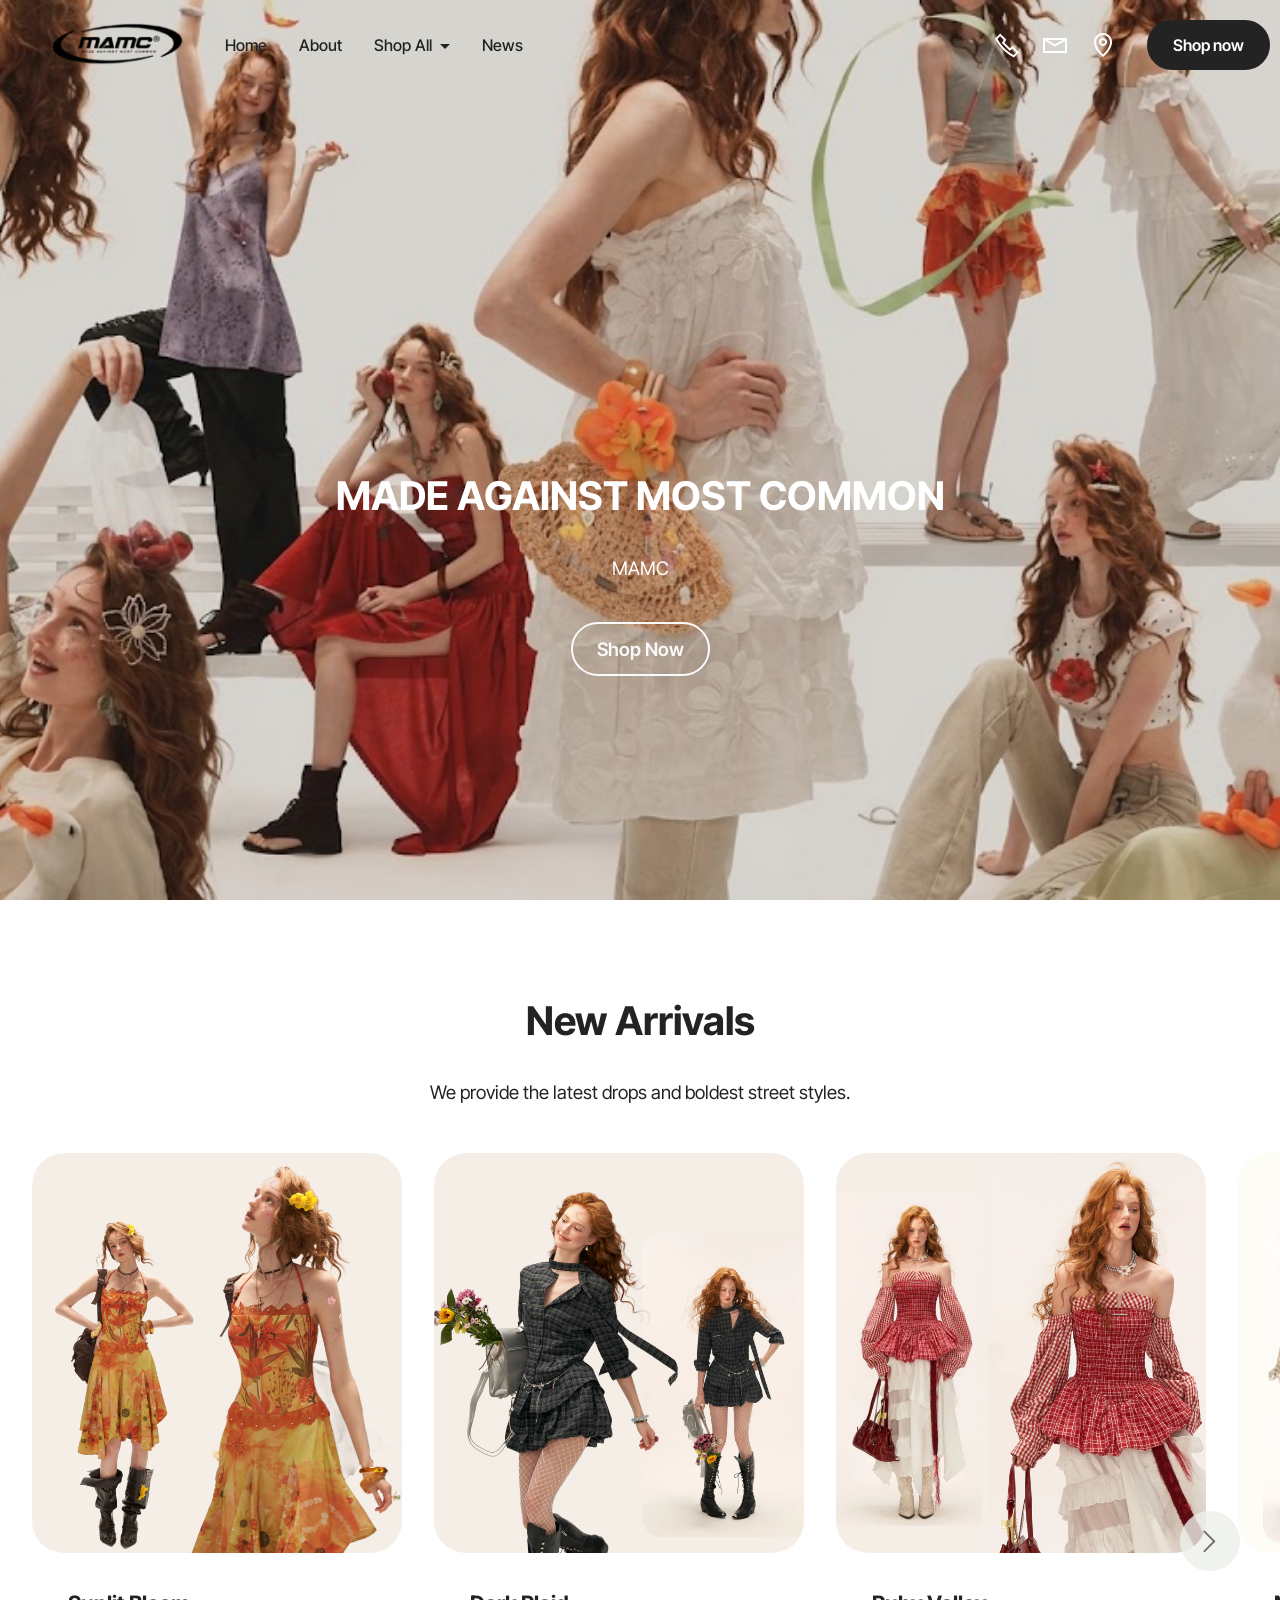
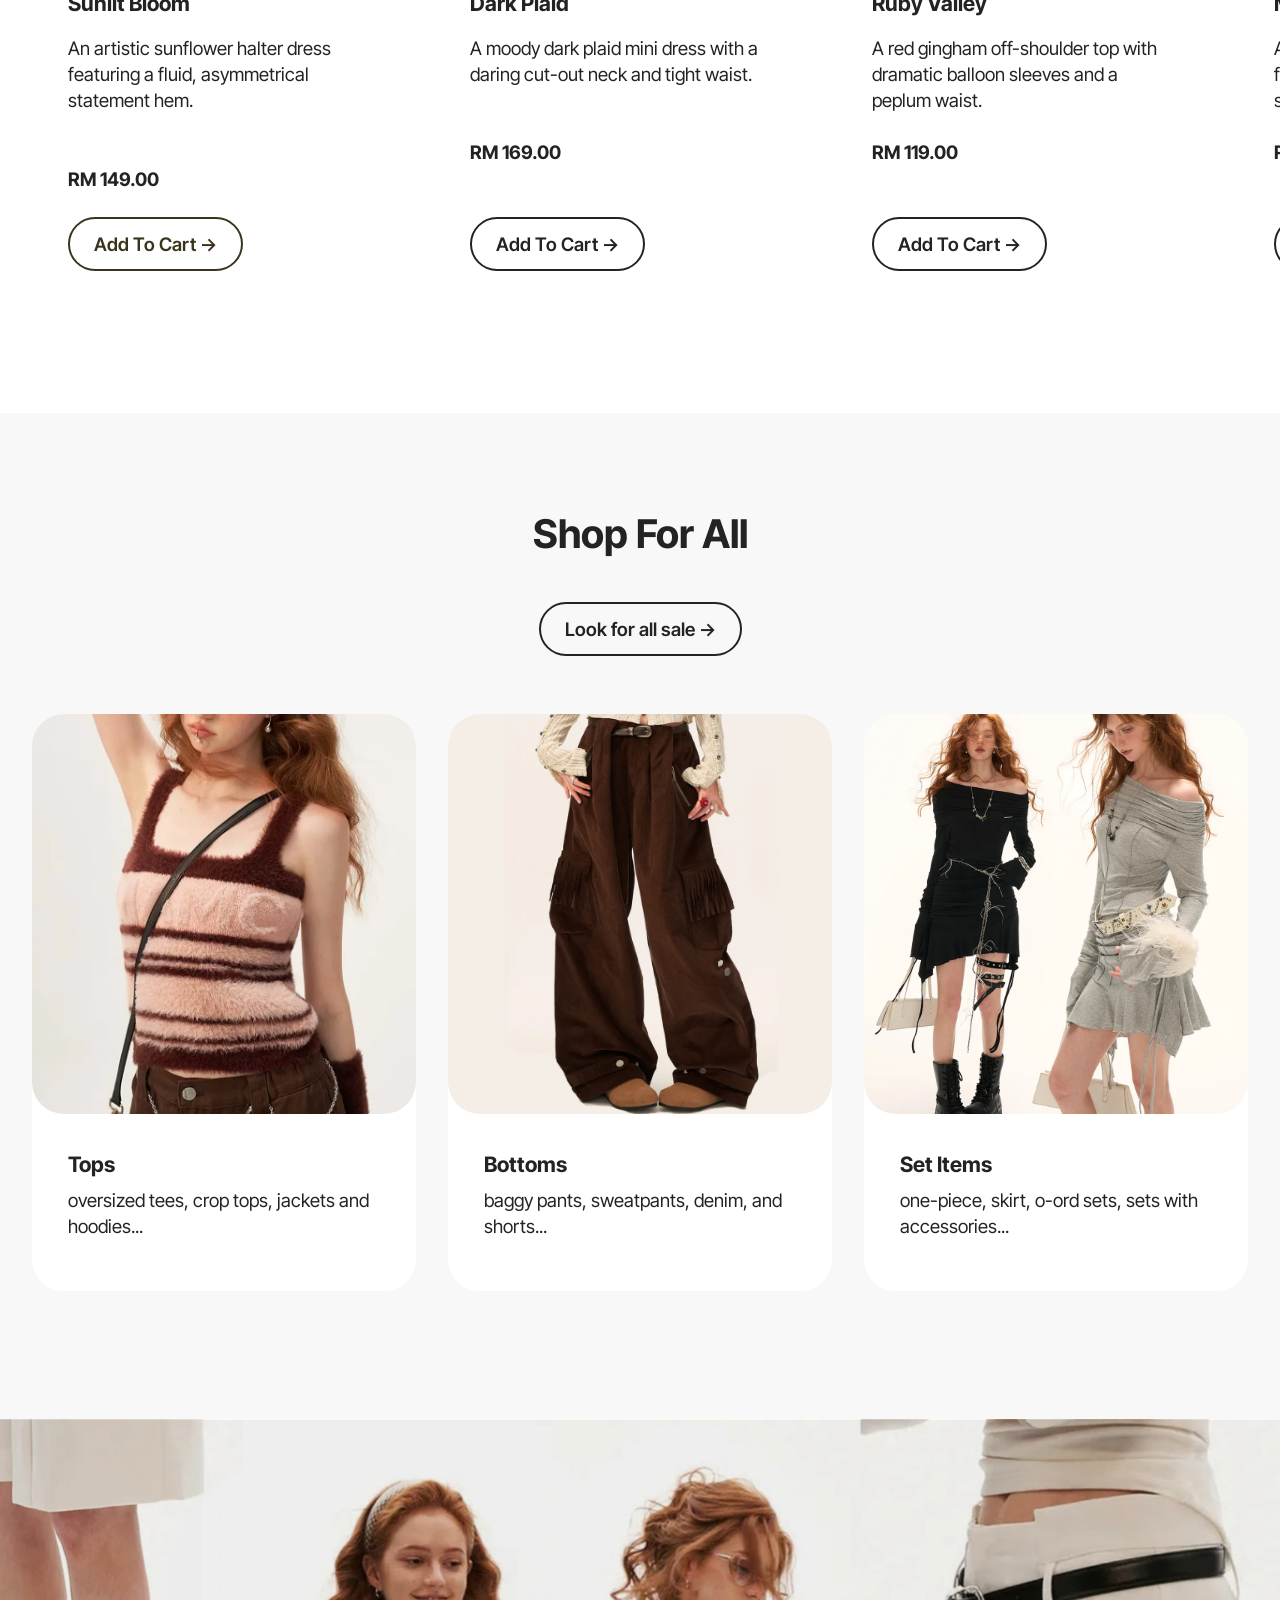
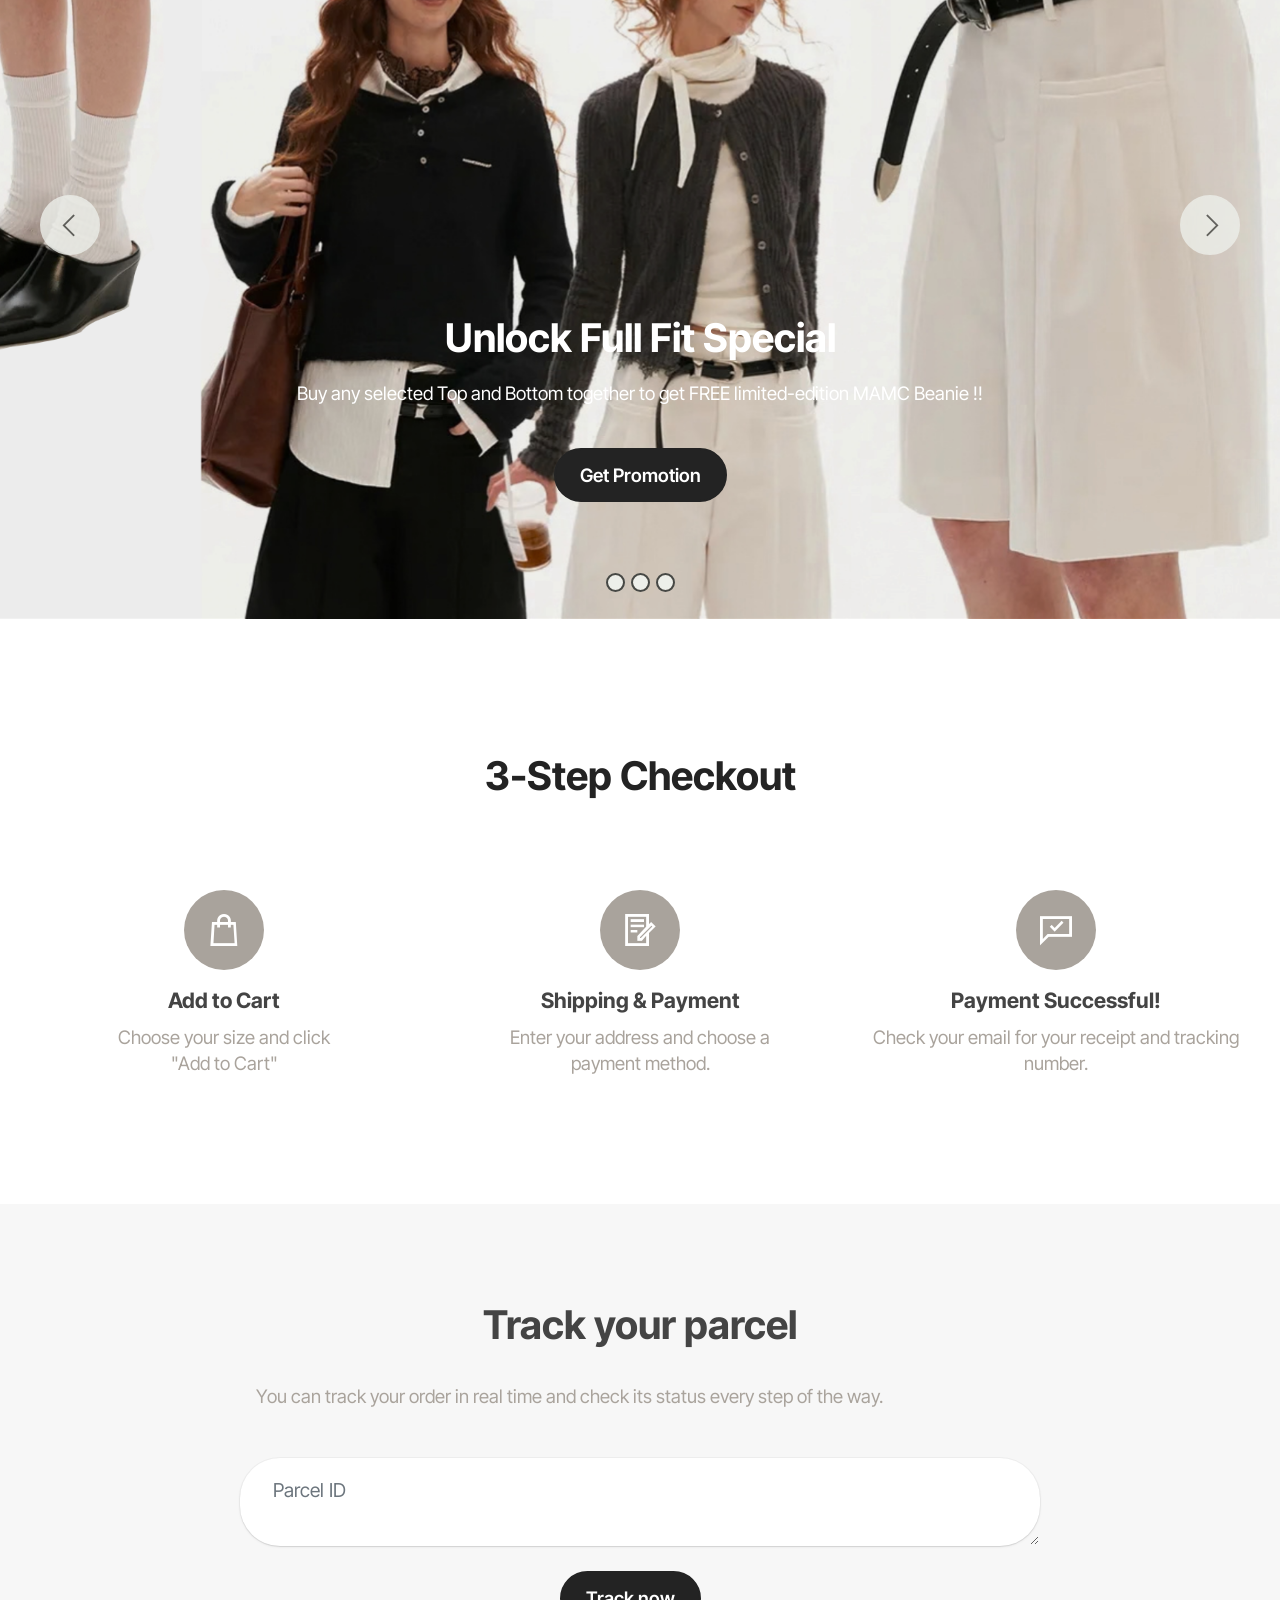
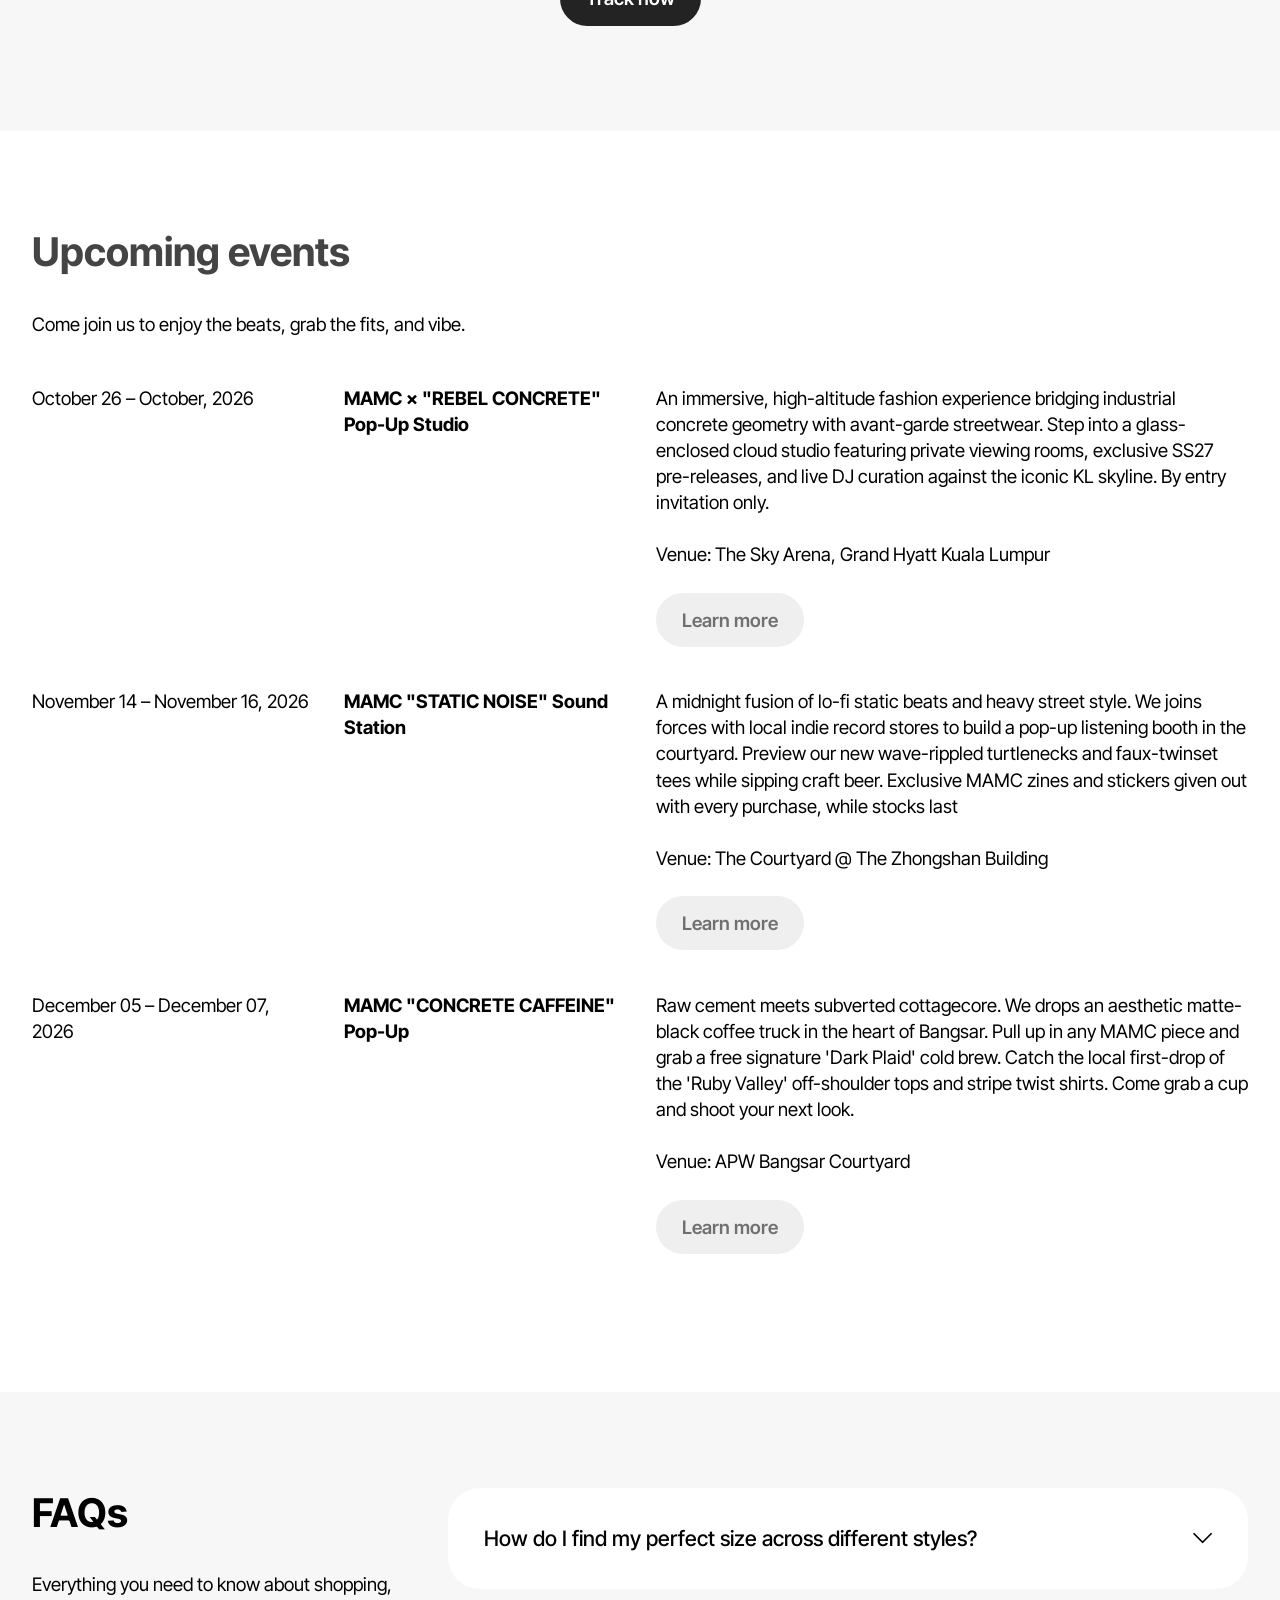
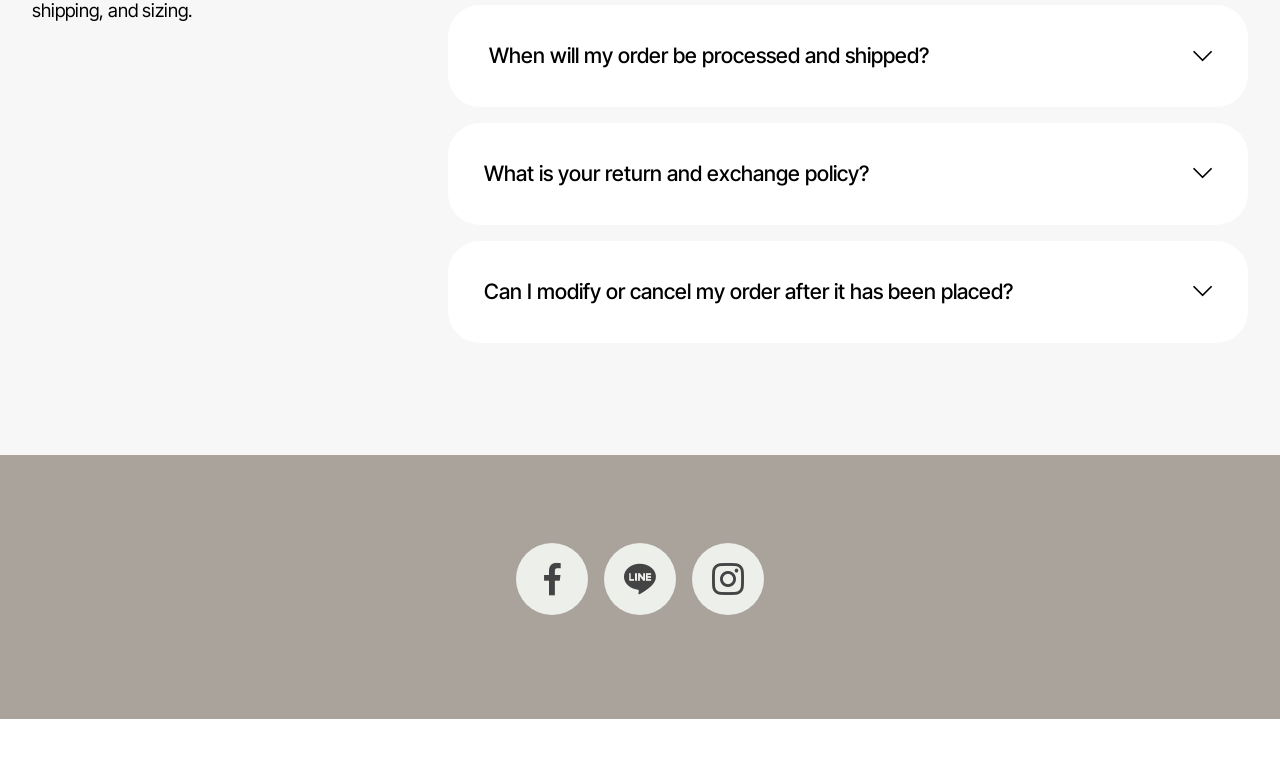
==== commit 3f51f4be: "create github pages" ====
--- a/index.html
+++ b/index.html
@@ -14,11 +14,15 @@
   <link rel="stylesheet" href="assets/web/assets/mobirise-icons2/mobirise2.css">
   <link rel="stylesheet" href="assets/bootstrap/css/bootstrap.min.css">
   <link rel="stylesheet" href="assets/parallax/jarallax.css">
+  <link rel="stylesheet" href="assets/animatecss/animate.css">
   <link rel="stylesheet" href="assets/dropdown/css/style.css">
+  <link rel="stylesheet" href="assets/socicon/css/styles.css">
   <link rel="stylesheet" href="assets/theme/css/style.css">
-  <link rel="preload" href="https://fonts.googleapis.com/css2?family=Inter+Tight:wght@400;700&display=swap&display=swap" as="style" onload="this.onload=null;this.rel='stylesheet'">
-  <noscript><link rel="stylesheet" href="https://fonts.googleapis.com/css2?family=Inter+Tight:wght@400;700&display=swap&display=swap"></noscript>
-  <link rel="preload" as="style" href="assets/mobirise/css/mbr-additional.css?v=mkV8bd"><link rel="stylesheet" href="assets/mobirise/css/mbr-additional.css?v=mkV8bd" type="text/css">
+  <link rel="preload" href="https://fonts.googleapis.com/css?family=Archivo+Black:400&display=swap" as="style" onload="this.onload=null;this.rel='stylesheet'">
+  <noscript><link rel="stylesheet" href="https://fonts.googleapis.com/css?family=Archivo+Black:400&display=swap"></noscript>
+  <link rel="preload" href="https://fonts.googleapis.com/css?family=Inter+Tight:100,200,300,400,500,600,700,800,900,100i,200i,300i,400i,500i,600i,700i,800i,900i&display=swap" as="style" onload="this.onload=null;this.rel='stylesheet'">
+  <noscript><link rel="stylesheet" href="https://fonts.googleapis.com/css?family=Inter+Tight:100,200,300,400,500,600,700,800,900,100i,200i,300i,400i,500i,600i,700i,800i,900i&display=swap"></noscript>
+  <link rel="preload" as="style" href="assets/mobirise/css/mbr-additional.css?v=D1dOE4"><link rel="stylesheet" href="assets/mobirise/css/mbr-additional.css?v=D1dOE4" type="text/css">
 
   
   
@@ -33,11 +37,11 @@
 		<div class="container">
 			<div class="navbar-brand">
 				<span class="navbar-logo">
-					<a href="https://mobiri.se">
+					<a href="index.html">
 						<img src="assets/images/image-removebg-preview-1.png" alt="Mobirise Website Builder" style="height: 3rem;">
 					</a>
 				</span>
-				<span class="navbar-caption-wrap"><a class="navbar-caption text-white display-4" href="https://mobiri.se"></a></span>
+				
 			</div>
 			<button class="navbar-toggler" type="button" data-toggle="collapse" data-bs-toggle="collapse" data-target="#navbarSupportedContent" data-bs-target="#navbarSupportedContent" aria-controls="navbarNavAltMarkup" aria-expanded="false" aria-label="Toggle navigation">
 				<div class="hamburger">
@@ -49,27 +53,24 @@
 			</button>
 			<div class="collapse navbar-collapse opacityScroll" id="navbarSupportedContent">
 				<ul class="navbar-nav nav-dropdown" data-app-modern-menu="true"><li class="nav-item">
-						<a class="nav-link link text-primary display-4" href="https://mobiri.se">About</a>
-					</li>
-					<li class="nav-item">
-						<a class="nav-link link text-primary display-4" href="https://mobiri.se" aria-expanded="false">Services</a>
-					</li>
-					<li class="nav-item">
-						<a class="nav-link link text-primary display-4" href="https://mobiri.se">Contacts</a>
-					</li></ul>
+						<a class="nav-link link text-primary display-4" href="index.html#header17-1">Home</a>
+					</li><li class="nav-item"><a class="nav-link link text-primary display-4" href="page2.html">About</a></li>
+					<li class="nav-item dropdown">
+						<a class="nav-link link text-primary dropdown-toggle display-4" href="page3.html" aria-expanded="false" data-toggle="dropdown-submenu" data-bs-toggle="dropdown" data-bs-auto-close="outside">Shop All</a><div class="dropdown-menu" aria-labelledby="dropdown-825"><a class="text-primary dropdown-item display-4" href="page7.html">Shop All</a><a class="text-primary show dropdown-item display-4" href="page4.html" aria-expanded="false">Tops</a><a class="text-primary show dropdown-item display-4" href="page5.html">Bottoms</a><a class="text-primary show dropdown-item display-4" href="page6.html">Set Items</a></div>
+					</li><li class="nav-item"><a class="nav-link link text-primary display-4" href="index.html#news02-49">News</a></li></ul>
 				<div class="icons-menu">
-					<a class="iconfont-wrapper" href="https://mobiri.se">
+					<a class="iconfont-wrapper" href="page2.html#contacts02-1r">
 						<span class="p-2 mbr-iconfont mobi-mbri-phone mobi-mbri"></span>
 					</a>
-					<a class="iconfont-wrapper" href="https://mobiri.se">
+					<a class="iconfont-wrapper" href="page2.html#contacts02-1r">
 						<span class="p-2 mbr-iconfont mobi-mbri-letter mobi-mbri"></span>
 					</a>
-					<a class="iconfont-wrapper" href="https://mobiri.se">
+					<a class="iconfont-wrapper" href="page2.html#contacts02-1r">
 						<span class="p-2 mbr-iconfont mobi-mbri-map-pin mobi-mbri"></span>
 					</a>
 					
 				</div>
-				<div class="navbar-buttons mbr-section-btn"><a class="btn btn-primary display-4" href="https://mobiri.se"> Start Now!</a></div>
+				<div class="navbar-buttons mbr-section-btn"><a class="btn btn-primary display-4" href="page7.html"> Shop now</a></div>
 			</div>
 		</div>
 	</nav>
@@ -81,14 +82,10 @@
   <div class="container-fluid">
     <div class="row">
       <div class="content-wrap col-12 col-md-12">
-        <h1 class="mbr-section-title mbr-fonts-style mbr-white mb-4 display-1">
-          <strong><br>Parallax background</strong>
-        </h1>
+        <h1 class="mbr-section-title mbr-fonts-style mbr-white mb-4 display-2"><strong><br></strong><br><br><br><strong><br>MADE AGAINST MOST COMMON</strong></h1>
         
-        <p class="mbr-fonts-style mbr-text mbr-white mb-4 display-7">Full-screen block with parallax image background and flexible
-          configuration, free vertical and horizontal
-          content alignment.&nbsp;</p>
-        <div class="mbr-section-btn"><a class="btn btn-white-outline display-7" href="https://mobiri.se">Shop Now</a></div>
+        <p class="mbr-fonts-style mbr-text mbr-white mb-4 display-7">MAMC<br></p>
+        <div class="mbr-section-btn"><a class="btn btn-white-outline display-7" href="page7.html">Shop Now</a></div>
       </div>
     </div>
   </div>
@@ -103,11 +100,8 @@
 				<div class="col-12 content-head">
 					<div class="mbr-section-head mb-5">
 						<h4 class="mbr-section-title mbr-fonts-style align-center mb-0 display-2">
-							<strong>Services</strong>
-						</h4>
-						<h5 class="mbr-section-subtitle mbr-fonts-style align-center mb-0 mt-4 display-7">
-							To add more cards, hover on a card and click 'Add items'
-						</h5>
+							<strong>New Arrivals</strong></h4>
+						<h5 class="mbr-section-subtitle mbr-fonts-style align-center mb-0 mt-4 display-7">We provide the latest drops and boldest street styles.</h5>
 					</div>
 				</div>
 			</div>
@@ -127,55 +121,85 @@
 							<h5 class="item-title mbr-fonts-style display-5"><strong>Sunlit Bloom</strong></h5>
 							
 							<p class="mbr-text mbr-fonts-style mt-3 display-7">
-								An artistic sunflower halter dress featuring a fluid, asymmetrical statement hem.
+								An artistic sunflower halter dress featuring a fluid, asymmetrical statement hem.<br><br><br><strong>RM 149.00</strong></p>
+						</div>
+						<div class="mbr-section-btn item-footer mt-2"><a href="" class="btn item-btn btn-success-outline display-7" target="_blank">Add To Cart →</a></div>
+					</div>
+					</div><div class="embla__slide slider-image item" style="margin-left: 1rem; margin-right: 1rem;">
+					<div class="slide-content">
+						<div class="item-img">
+							<div class="item-wrapper">
+								<img src="assets/images/3.png" alt="Mobirise Website Builder" title="" data-slide-to="1" data-bs-slide-to="1">
+							</div>
+						</div>
+						<div class="item-content">
+							<h5 class="item-title mbr-fonts-style display-5"><strong>Dark Plaid</strong></h5>
+							
+							<p class="mbr-text mbr-fonts-style mt-3 display-7">
+								A moody dark plaid mini dress with a daring cut-out neck and tight waist.<br><br><br><strong>RM 169.00</strong><br>
 							</p>
 						</div>
-						<div class="mbr-section-btn item-footer mt-2"><a href="" class="btn item-btn btn-success-outline display-7" target="_blank"><span class="mobi-mbri mobi-mbri-shopping-bag mbr-iconfont mbr-iconfont-btn"></span>Add To Cart&nbsp;</a></div>
+						<div class="mbr-section-btn item-footer mt-2"><a href="" class="btn item-btn btn-black-outline display-7" target="_blank">Add To Cart →</a></div>
 					</div>
 					</div><div class="embla__slide slider-image item" style="margin-left: 1rem; margin-right: 1rem;">
 					<div class="slide-content">
 						<div class="item-img">
 							<div class="item-wrapper">
-								<img src="assets/images/3.png" alt="Mobirise Website Builder" title="" data-slide-to="1" data-bs-slide-to="1">
-							</div>
-						</div>
-						<div class="item-content">
-							<h5 class="item-title mbr-fonts-style display-5"><strong>Dark Plaid</strong></h5>
+								<img src="assets/images/4.png" alt="Mobirise Website Builder" title="" data-slide-to="2" data-bs-slide-to="2">
+							</div>
+						</div>
+						<div class="item-content">
+							<h5 class="item-title mbr-fonts-style display-5"><strong>Ruby Valley</strong></h5>
 							
 							<p class="mbr-text mbr-fonts-style mt-3 display-7">
-								A moody dark plaid mini dress with a daring cut-out neck and tight waist.
+								A red gingham off-shoulder top with dramatic balloon sleeves and a peplum waist.<br><br><strong>RM 119.00</strong><br>
 							</p>
 						</div>
-						<div class="mbr-section-btn item-footer mt-2"><a href="" class="btn item-btn btn-black-outline display-7" target="_blank"><span class="mobi-mbri mobi-mbri-shopping-bag mbr-iconfont mbr-iconfont-btn"></span>Add To Cart&nbsp;</a></div>
+						<div class="mbr-section-btn item-footer mt-2"><a href="" class="btn item-btn btn-black-outline display-7" target="_blank">Add To Cart → </a></div>
 					</div>
 					</div><div class="embla__slide slider-image item" style="margin-left: 1rem; margin-right: 1rem;">
 					<div class="slide-content">
 						<div class="item-img">
 							<div class="item-wrapper">
-								<img src="assets/images/4.png" alt="Mobirise Website Builder" title="" data-slide-to="2" data-bs-slide-to="2">
-							</div>
-						</div>
-						<div class="item-content">
-							<h5 class="item-title mbr-fonts-style display-5"><strong>Ruby Valley</strong></h5>
+								<img src="assets/images/6.png" alt="Mobirise Website Builder" title="" data-slide-to="3" data-bs-slide-to="3">
+							</div>
+						</div>
+						<div class="item-content">
+							<h5 class="item-title mbr-fonts-style display-5"><strong>Mist &amp; Moss</strong></h5>
 							
 							<p class="mbr-text mbr-fonts-style mt-3 display-7">
-								A red gingham off-shoulder top with dramatic balloon sleeves and a peplum waist.
+								A deconstructed charcoal knit set featuring organic raw edges and a soft front tie.<br><br><strong>RM 139.00</strong><br>
 							</p>
 						</div>
-						<div class="mbr-section-btn item-footer mt-2"><a href="" class="btn item-btn btn-black-outline display-7" target="_blank"><span class="mobi-mbri mobi-mbri-shopping-bag mbr-iconfont mbr-iconfont-btn"></span>Add To Cart </a></div>
+						<div class="mbr-section-btn item-footer mt-2"><a href="" class="btn item-btn btn-black-outline display-7" target="_blank">Add To Cart →</a></div>
 					</div>
 					</div><div class="embla__slide slider-image item" style="margin-left: 1rem; margin-right: 1rem;">
 					<div class="slide-content">
 						<div class="item-img">
 							<div class="item-wrapper">
-								<img src="assets/images/6.png" alt="Mobirise Website Builder" title="" data-slide-to="3" data-bs-slide-to="3">
-							</div>
-						</div>
-						<div class="item-content">
-							<h5 class="item-title mbr-fonts-style display-5"><strong>Mist &amp; Moss</strong></h5>
+								<img src="assets/images/5.png" alt="Mobirise Website Builder" title="" data-slide-to="4" data-bs-slide-to="4">
+							</div>
+						</div>
+						<div class="item-content">
+							<h5 class="item-title mbr-fonts-style display-5"><strong>Wild Rose</strong></h5>
+							
+							<p class="mbr-text mbr-fonts-style mt-3 display-7">A vintage-red floral cami with raw ruffled trims for a sweet yet rebellious edge.<br><br><br><strong>RM 119.00</strong><br>
+							</p>
+						</div>
+						<div class="mbr-section-btn item-footer mt-2"><a href="" class="btn item-btn btn-black-outline display-7" target="_blank">Add To Cart →</a></div>
+					</div>
+					</div><div class="embla__slide slider-image item" style="margin-left: 1rem; margin-right: 1rem;">
+					<div class="slide-content">
+						<div class="item-img">
+							<div class="item-wrapper">
+								<img src="assets/images/7-1.png" alt="Mobirise Website Builder" title="" data-slide-to="5" data-bs-slide-to="5">
+							</div>
+						</div>
+						<div class="item-content">
+							<h5 class="item-title mbr-fonts-style display-5"><strong>Midnight Wave</strong></h5>
 							
 							<p class="mbr-text mbr-fonts-style mt-3 display-7">
-								A deconstructed charcoal knit set featuring organic raw edges and a soft front tie.
+								A sleek Y2K turtleneck top defined by its intricate, wave-rippled texture.<br><br><br><strong>RM 109.00</strong><br>
 							</p>
 						</div>
 						<div class="mbr-section-btn item-footer mt-2"><a href="" class="btn item-btn btn-black-outline display-7" target="_blank">Add To Cart →</a></div>
@@ -184,13 +208,13 @@
 					<div class="slide-content">
 						<div class="item-img">
 							<div class="item-wrapper">
-								<img src="assets/images/5.png" alt="Mobirise Website Builder" title="" data-slide-to="4" data-bs-slide-to="4">
-							</div>
-						</div>
-						<div class="item-content">
-							<h5 class="item-title mbr-fonts-style display-5"><strong>Wild Rose</strong></h5>
-							
-							<p class="mbr-text mbr-fonts-style mt-3 display-7">A vintage-red floral cami with raw ruffled trims for a sweet yet rebellious edge.
+								<img src="assets/images/8.png" alt="Mobirise Website Builder" title="" data-slide-to="6" data-bs-slide-to="6">
+							</div>
+						</div>
+						<div class="item-content">
+							<h5 class="item-title mbr-fonts-style display-5"><strong>Dreamy Daisy</strong></h5>
+							
+							<p class="mbr-text mbr-fonts-style mt-3 display-7">An ethereal white tube set adorned with romantic 3D sculptural daisy appliques.<br><br><br><strong>RM 169.00</strong><br>
 							</p>
 						</div>
 						<div class="mbr-section-btn item-footer mt-2"><a href="" class="btn item-btn btn-black-outline display-7" target="_blank">Add To Cart →</a></div>
@@ -199,37 +223,6 @@
 					<div class="slide-content">
 						<div class="item-img">
 							<div class="item-wrapper">
-								<img src="assets/images/7-1.png" alt="Mobirise Website Builder" title="" data-slide-to="5" data-bs-slide-to="5">
-							</div>
-						</div>
-						<div class="item-content">
-							<h5 class="item-title mbr-fonts-style display-5"><strong>Midnight Wave</strong></h5>
-							
-							<p class="mbr-text mbr-fonts-style mt-3 display-7">
-								A sleek Y2K turtleneck top defined by its intricate, wave-rippled texture.
-							</p>
-						</div>
-						<div class="mbr-section-btn item-footer mt-2"><a href="" class="btn item-btn btn-black-outline display-7" target="_blank">Add To Cart →</a></div>
-					</div>
-					</div><div class="embla__slide slider-image item" style="margin-left: 1rem; margin-right: 1rem;">
-					<div class="slide-content">
-						<div class="item-img">
-							<div class="item-wrapper">
-								<img src="assets/images/8.png" alt="Mobirise Website Builder" title="" data-slide-to="6" data-bs-slide-to="6">
-							</div>
-						</div>
-						<div class="item-content">
-							<h5 class="item-title mbr-fonts-style display-5"><strong>Dreamy Daisy</strong></h5>
-							
-							<p class="mbr-text mbr-fonts-style mt-3 display-7">An ethereal white tube set adorned with romantic 3D sculptural daisy appliques.
-							</p>
-						</div>
-						<div class="mbr-section-btn item-footer mt-2"><a href="" class="btn item-btn btn-black-outline display-7" target="_blank">Add To Cart →</a></div>
-					</div>
-					</div><div class="embla__slide slider-image item" style="margin-left: 1rem; margin-right: 1rem;">
-					<div class="slide-content">
-						<div class="item-img">
-							<div class="item-wrapper">
 								<img src="assets/images/shop-for-more.png" alt="Mobirise Website Builder" title="" data-slide-to="7" data-bs-slide-to="7">
 							</div>
 						</div>
@@ -238,7 +231,7 @@
 							
 							<p class="mbr-text mbr-fonts-style mt-3 display-7"></p>
 						</div>
-						<div class="mbr-section-btn item-footer mt-2"><a href="" class="btn item-btn btn-white-outline display-7" target="_blank">Shop for more</a></div>
+						<div class="mbr-section-btn item-footer mt-2"><a href="page3.html" class="btn item-btn btn-white-outline display-7">Shop for more</a></div>
 					</div>
 					</div>
 					
@@ -262,77 +255,169 @@
 	</div>
 </section>
 
-<section data-bs-version="5.1" class="features16 cid-vx9ybnONvS" id="features016-p">  
-  
+<section data-bs-version="5.1" class="features6 start cid-vxfd7AY24u" id="features06-12">
+	
+	
+	<div class="container">
+		<div class="row justify-content-center">
+			<div class="col-12 content-head">
+				<div class="mbr-section-head mb-5">
+					<h4 class="mbr-section-title mbr-fonts-style align-center mb-0 display-2">
+						<strong>Shop For All</strong></h4>
+					
+					<div class="mbr-section-btn item-footer mt-4"><a href="page7.html" class="btn item-btn btn-black-outline display-7">Look for all sale →</a></div>
+				</div>
+			</div>
+		</div>
+		<div class="row">
+			<div class="item features-image col-12 col-md-6 col-lg-4 active">
+				<div class="item-wrapper">
+					<div class="item-img">
+						<a href="page4.html"><img src="assets/images/86039114-1.webp" alt="Mobirise Website Builder" data-slide-to="1" data-bs-slide-to="1"></a>
+					</div>
+					<div class="item-content">
+						<h5 class="item-title mbr-fonts-style display-5">
+							<strong>Tops</strong></h5>
+						<p class="mbr-text mbr-fonts-style display-7">oversized tees, crop tops, jackets and hoodies...</p>
+						
+					</div>
+				</div>
+			</div>
+			<div class="item features-image col-12 col-md-6 col-lg-4">
+				<div class="item-wrapper">
+					<div class="item-img">
+						<a href="page5.html"><img src="assets/images/shop-for-more-4.png" alt="Mobirise Website Builder" data-slide-to="2" data-bs-slide-to="2"></a>
+					</div>
+					<div class="item-content">
+						<h5 class="item-title mbr-fonts-style display-5">
+							<strong>Bottoms</strong></h5>
+						<p class="mbr-text mbr-fonts-style display-7">baggy pants, sweatpants, denim, and shorts...</p>
+						
+					</div>
+				</div>
+			</div>
+			<div class="item features-image col-12 col-md-6 col-lg-4">
+				<div class="item-wrapper">
+					<div class="item-img">
+						<a href="page6.html"><img src="assets/images/93661478.jpg" alt="Mobirise Website Builder" data-slide-to="3" data-bs-slide-to="3"></a>
+					</div>
+					<div class="item-content">
+						<h5 class="item-title mbr-fonts-style display-5">
+							<strong>Set Items</strong><strong><br></strong></h5>
+						<p class="mbr-text mbr-fonts-style display-7">
+							one-piece, skirt, o-ord sets, sets with accessories...<br>
+						</p>
+						
+					</div>
+				</div>
+			</div>
+		</div>
+	</div>
+</section>
+
+<section data-bs-version="5.1" class="slider3 cid-vxfsbLcGgZ" id="slider03-15">
+    
+    <div class="carousel slide carousel-fade" id="vxr9hCu5Bp" data-ride="carousel" data-bs-ride="carousel" data-interval="6000" data-bs-interval="6000">
+        <ol class="carousel-indicators">
+            <li data-slide-to="0" data-bs-slide-to="0" class="active" data-target="#vxr9hCu5Bp" data-bs-target="#vxr9hCu5Bp"></li><li data-slide-to="1" data-bs-slide-to="1" class="" data-target="#vxr9hCu5Bp" data-bs-target="#vxr9hCu5Bp"></li><li data-slide-to="2" data-bs-slide-to="2" class="" data-target="#vxr9hCu5Bp" data-bs-target="#vxr9hCu5Bp"></li>
+            
+            
+        </ol>
+        <div class="carousel-inner">
+            
+            <div class="carousel-item slider-image item active">
+                <div class="item-wrapper">
+                    <img class="d-block w-100" src="assets/images/untitled-design-18.png" alt="Mobirise Website Builder" data-slide-to="0" data-bs-slide-to="0">
+                    
+                    <div class="carousel-caption">
+                        <h2 class="mbr-section-subtitle mbr-fonts-style mb-3 display-2"><strong>Unlock Full Fit Special</strong></h2>
+                        <p class="mbr-section-text mbr-fonts-style mb-4 display-7">Buy any selected Top and Bottom together to get FREE limited-edition MAMC Beanie !!</p>
+                        <div class="mbr-section-btn mb-5"><a class="btn btn-primary display-7" href="https://mobiri.se">Get Promotion</a></div>     
+                    </div>
+                </div>
+            </div><div class="carousel-item slider-image item">
+                <div class="item-wrapper">
+                    <img class="d-block w-100" src="assets/images/86035283.jpeg" alt="Mobirise Website Builder" data-slide-to="1" data-bs-slide-to="1">
+                    
+                    <div class="carousel-caption">
+                        <h2 class="mbr-section-subtitle mbr-fonts-style mb-3 display-2"><strong>MAMC Cyber Flash Sale</strong></h2>
+                        <p class="mbr-section-text mbr-fonts-style mb-4 display-7">Get 15% off your entire order when you purchase<br> any 2 items from our Unisex collection.</p>
+                        <div class="mbr-section-btn mb-5"><a class="btn btn-primary display-7" href="https://mobiri.se">Get Promotion</a></div>     
+                    </div>
+                </div>
+            </div>
+            <div class="carousel-item slider-image item">
+                <div class="item-wrapper">
+                    <img class="d-block w-100" src="assets/images/untitled-design-17.png" alt="Mobirise Website Builder" data-slide-to="3" data-bs-slide-to="3">
+                    
+                    <div class="carousel-caption">
+                        <h2 class="mbr-section-subtitle mbr-fonts-style mb-3 display-2"><strong>MAMC Cash Back Special</strong></h2>
+                        <p class="mbr-section-text mbr-fonts-style mb-4 display-7">Spend $100 or more to get a FREE $20 MAMC Digital Gift Card for your next street haul.</p>
+                        <div class="mbr-section-btn mb-5"><a class="btn btn-primary display-7" href="https://mobiri.se">Get Promotion</a></div>     
+                    </div>
+                </div>
+            </div>
+        </div>
+        <a class="carousel-control carousel-control-prev" role="button" data-slide="prev" data-bs-slide="prev" href="#vxr9hCu5Bp">
+            <span class="mobi-mbri mobi-mbri-arrow-prev" aria-hidden="true"></span>
+            <span class="sr-only visually-hidden">Previous</span>
+        </a>
+        <a class="carousel-control carousel-control-next" role="button" data-slide="next" data-bs-slide="next" href="#vxr9hCu5Bp">
+            <span class="mobi-mbri mobi-mbri-arrow-next" aria-hidden="true"></span>
+            <span class="sr-only visually-hidden">Next</span>
+        </a>
+    </div>
+</section>
+
+<section data-bs-version="5.1" class="features10 cid-vxeTRtZwjB" id="features010-z">
+  
+
   
   
   <div class="container">
     <div class="row justify-content-center mb-5">
-      <div class="col-12 content-head">
-        <h4 class="mbr-section-title mbr-fonts-style align-center mb-0 display-2">
-          <strong>Features</strong>
-        </h4>
+      <div class="col-12 mb-0 content-head">
+        <h3 class="mbr-section-title mbr-fonts-style align-center display-2"><strong><br></strong><strong>3-Step Checkout</strong></h3>
         
       </div>
     </div>
-    <div class="row justify-content-center">
-      <div class="item features-without-image col-12 col-lg-4">
+    <div class="row">
+      <div class="item features-without-image col-12 col-md-6 col-lg-4">
         <div class="item-wrapper">
-          <div class="card-box">
-            <div class="img-box">
-              <div class="image-wrapper mb-3">
-                <img src="assets/images/shop1.jpg" alt="Mobirise Website Builder">
-              </div>
-            </div>
-            <h4 class="card-title mbr-fonts-style mb-0 display-7">
-              <strong>Optimized Images</strong>
-            </h4>
-            <h5 class="card-text mbr-fonts-style mt-3 display-7">
-              Create landing pages with ease.
-            </h5>
-            <div class="link-wrap">
-              
-            </div>
+          <div class="card-box align-left">
+            <div class="iconfont-wrapper mb-3">
+              <span class="mbr-iconfont mobi-mbri-shopping-bag mobi-mbri"></span>
+            </div>
+            <h5 class="card-title mbr-fonts-style display-5"><strong>Add to Cart</strong></h5>
+            <p class="card-text mbr-fonts-style mb-3 display-7">
+              Choose your size and click <br>"Add to Cart"</p>
+            
           </div>
         </div>
       </div>
-      <div class="item features-without-image col-12 col-lg-4">
+      <div class="item features-without-image col-12 col-md-6 col-lg-4">
         <div class="item-wrapper">
-          <div class="card-box">
-            <div class="img-box">
-              <div class="image-wrapper mb-3">
-                <img src="assets/images/shop2.jpg" alt="Mobirise Website Builder">
-              </div>
-            </div>
-            <h4 class="card-title mbr-fonts-style mb-0 display-7">
-              <strong>Style Changer</strong>
-            </h4>
-            <h5 class="card-text mbr-fonts-style mt-3 display-7">
-              Create landing pages with ease.
-            </h5>
-            <div class="link-wrap">
-              
-            </div>
+          <div class="card-box align-left">
+            <div class="iconfont-wrapper mb-3">
+              <span class="mbr-iconfont mobi-mbri-contact-form mobi-mbri"></span>
+            </div>
+            <h5 class="card-title mbr-fonts-style display-5"><strong>Shipping &amp; Payment</strong></h5>
+            <p class="card-text mbr-fonts-style mb-3 display-7">
+              Enter your address and choose a <br>payment method.
+            </p>
+            
           </div>
         </div>
       </div>
-      <div class="item features-without-image col-12 col-lg-4">
+      <div class="item features-without-image col-12 col-md-6 col-lg-4">
         <div class="item-wrapper">
-          <div class="card-box">
-            <div class="img-box">
-              <div class="image-wrapper mb-3">
-                <img src="assets/images/shop3.jpg" alt="Mobirise Website Builder">
-              </div>
-            </div>
-            <h4 class="card-title mbr-fonts-style mb-0 display-7">
-              <strong>Extensions</strong>
-            </h4>
-            <h5 class="card-text mbr-fonts-style mt-3 display-7">
-              Create landing pages with ease.
-            </h5>
-            <div class="link-wrap">
-              
-            </div>
+          <div class="card-box align-left">
+            <div class="iconfont-wrapper mb-3">
+              <span class="mbr-iconfont mobi-mbri-cust-feedback mobi-mbri"></span>
+            </div>
+            <h5 class="card-title mbr-fonts-style display-5"><strong>Payment Successful!</strong></h5>
+            <p class="card-text mbr-fonts-style mb-3 display-7">Check your email for your receipt and tracking number.</p>
+            
           </div>
         </div>
       </div>
@@ -340,50 +425,227 @@
   </div>
 </section>
 
-<section data-bs-version="5.1" class="features38 cid-vx9A5b9oLu" id="features038-r">
-    
-
+<section data-bs-version="5.1" class="form5 cid-vxkS866Zhs" id="form02-3i">
     
     
-
     <div class="container">
         <div class="row justify-content-center">
-            <div class="col-12 col-md-12 col-lg">
-                <div class="text-wrapper align-left">
-                    <h1 class="mbr-section-title mbr-fonts-style mb-4 display-2"><strong>story</strong></h1>
-                    <p class="mbr-text align-left mbr-fonts-style mb-4 display-7">
-                        Lorem ipsum dolor sit amet, consectetur adipiscing elit. Donec egestas massa vel nulla gravida
-                        pulvinar. Pellentesque habitant morbi tristique senectus et netus et malesuada fames ac turpis
-                        egestas.
-                    </p>
-                    <div class="mbr-section-btn align-left mt-3"><a class="btn btn-primary display-7" href="https://mobiri.se">Get started</a></div>
+            <div class="col-12 content-head">
+                <div class="mbr-section-head mb-5">
+                    <h3 class="mbr-section-title mbr-fonts-style align-center mb-0 display-2"><strong>Track your parcel</strong></h3>
+                    <h4 class="mbr-section-subtitle mbr-fonts-style align-center mb-0 mt-4 display-7"><div>You can track your order in real time and check its status every step of the way.</div></h4>
                 </div>
             </div>
-            <div class="col-12 col-md-12 col-lg-6 image-wrapper">
-                <img class="w-100" src="assets/images/gallery04.jpg" alt="Mobirise Website Builder">
-            </div>
-        </div>
-        <div class="row row-reverse justify-content-center">
-
-            <div class="col-12 col-md-12 col-lg">
-                <div class="text-wrapper align-left">
-                    <h1 class="mbr-section-title mbr-fonts-style mb-4 display-2"><strong>testi/代言</strong></h1>
-                    <p class="mbr-text align-left mbr-fonts-style mb-4 display-7">
-                        Lorem ipsum dolor sit amet, consectetur adipiscing elit. Donec egestas massa vel nulla gravida
-                        pulvinar. Pellentesque habitant morbi tristique senectus et netus et malesuada fames ac turpis
-                        egestas.
-                    </p>
-                    <div class="mbr-section-btn align-left mt-3"><a class="btn btn-primary display-7" href="https://mobiri.se">Get started</a></div>
+        </div>
+        <div class="row justify-content-center">
+            <div class="col-lg-8 mx-auto mbr-form" data-form-type="formoid">
+                <form action="https://mobirise.eu/" method="POST" class="mbr-form form-with-styler" data-form-title="Form Name"><input type="hidden" name="email" data-form-email="true" value="pCgj9N/cu+cqcMv+ljWraocxT2Hu90i6R2ALKwcXnJuD6qIIDzpeyIQqaWPfFBgvBrmQ0Q3Kmh3yz0wR5IuR8Jyvd6NkZiuEV54PeWuhM+DMEUutP+y4NXEs8IfMHurP">
+                    <div class="row">
+                        <div hidden="hidden" data-form-alert="" class="alert alert-success col-12">Haha just kidding we don‘t have this system</div>
+                        <div hidden="hidden" data-form-alert-danger="" class="alert alert-danger col-12">
+                            Oops...! some problem!
+                        </div>
+                    </div>
+                    <div class="dragArea row">
+                        
+                        
+                        
+                        <div class="col-12 form-group mb-3" data-for="textarea">
+                            <textarea name="textarea" placeholder="Parcel ID" data-form-field="textarea" class="form-control" id="textarea-form02-3i"></textarea>
+                        </div>
+                        <div class="col-lg-12 col-md-12 col-sm-12 align-center mbr-section-btn"><button type="submit" class="btn btn-primary display-7">Track now<br></button></div>
+                    </div>
+                </form>
+            </div>
+        </div>
+    </div>
+</section>
+
+<section data-bs-version="5.1" class="news02 cid-vxmaogjcP9" id="news02-49">
+  
+  <div class="container">
+    <div class="row justify-content-center">
+      <div class="col-12 mb-5 content-head">
+        <h3 class="mbr-section-title mbr-fonts-style align-center mb-0 display-2">
+          <strong>Upcoming events</strong>
+        </h3>
+        <h5 class="mbr-section-subtitle mbr-fonts-style align-center mb-0 mt-4 display-7">Come join us to enjoy the beats, grab the fits, and vibe.</h5>
+      </div>
+    </div>
+    <div class="row justify-content-center item features-without-image mb-4 active">
+      <div class="col-12 col-lg-3">
+        <h5 class="mbr-card-title mbr-fonts-style mt-0 mb-3 display-7">October 26 – October, 2026</h5>
+
+      </div>
+      <div class="col-12 col-lg-3">
+        <h6 class="mbr-card-subtitle mbr-fonts-style mt-0 mb-3 display-7"><strong>MAMC × "REBEL CONCRETE" Pop-Up Studio</strong><br><br><br></h6>
+      </div>
+      <div class="col-12 col-lg-6 item-wrapper">
+        <p class="mbr-text mbr-fonts-style mt-0 display-7">An immersive, high-altitude fashion experience bridging industrial concrete geometry with avant-garde streetwear. Step into a glass-enclosed cloud studio featuring private viewing rooms, exclusive SS27 pre-releases, and live DJ curation against the iconic KL skyline. By entry invitation only.<br><br>Venue: The Sky Arena, Grand Hyatt Kuala Lumpur&nbsp;<br></p>
+        <div class="mbr-section-btn"><a class="btn btn-secondary display-7" href="https://mobiri.se">Learn more</a></div>
+      </div>
+
+    </div>
+    <div class="row justify-content-center item features-without-image mb-4">
+      <div class="col-12 col-lg-3">
+        <h5 class="mbr-card-title mbr-fonts-style mt-0 mb-3 display-7">November 14 – November 16, 2026</h5>
+      </div>
+      <div class="col-12 col-lg-3">
+        <h6 class="mbr-card-subtitle mbr-fonts-style mt-0 mb-3 display-7"><strong>MAMC "STATIC NOISE" Sound Station</strong></h6>
+      </div>
+      <div class="col-12 col-lg-6 item-wrapper">
+        <p class="mbr-text mbr-fonts-style mt-0 display-7">A midnight fusion of lo-fi static beats and heavy street style. We joins forces with local indie record stores to build a pop-up listening booth in the courtyard. Preview our new wave-rippled turtlenecks and faux-twinset tees while sipping craft beer. Exclusive MAMC zines and stickers given out with every purchase, while stocks last<br><br>Venue: The Courtyard @ The Zhongshan Building<br>
+        </p>
+        <div class="mbr-section-btn"><a class="btn btn-secondary display-7" href="https://mobiri.se">
+            Learn more
+          </a></div>
+      </div>
+
+    </div>
+    <div class="row justify-content-center item features-without-image mb-4">
+      <div class="col-12 col-lg-3">
+        <h5 class="mbr-card-title mbr-fonts-style mt-0 mb-3 display-7">December 05 – December 07, 2026</h5>
+      </div>
+      <div class="col-12 col-lg-3">
+        <h6 class="mbr-card-subtitle mbr-fonts-style mt-0 mb-3 display-7"><strong>MAMC "CONCRETE CAFFEINE" Pop-Up</strong></h6>
+      </div>
+      <div class="col-12 col-lg-6 item-wrapper">
+        <p class="mbr-text mbr-fonts-style mt-0 display-7">Raw cement meets subverted cottagecore. We drops an aesthetic matte-black coffee truck in the heart of Bangsar. Pull up in any MAMC piece and grab a free signature 'Dark Plaid' cold brew. Catch the local first-drop of the 'Ruby Valley' off-shoulder tops and stripe twist shirts. Come grab a cup and shoot your next look.<br><br>Venue: APW Bangsar Courtyard&nbsp;<br>
+        </p>
+        <div class="mbr-section-btn"><a class="btn btn-secondary display-7" href="https://mobiri.se">
+            Learn more
+          </a></div>
+      </div>
+
+    </div>
+
+
+  </div>
+</section>
+
+<section data-bs-version="5.1" class="list07 cid-vxr3tYpe4I" id="list07-5l">
+    
+    
+    <div class="container">
+        <div class="row justify-content-center">
+            <div class="col-lg-4">
+                <div class="col-12 col-md-12">
+                    <h5 class="mbr-section-title mbr-fonts-style mt-0 mb-4 display-2"><strong>FAQs</strong></h5>
+                    <h6 class="mbr-section-subtitle mbr-fonts-style mt-0 mb-4 display-7">Everything you need to know about shopping, shipping, and sizing.<div><br></div></h6>
+                    
                 </div>
             </div>
-            <div class="col-12 col-md-12 col-lg-6 image-wrapper">
-                <img class="w-100" src="assets/images/gallery03.jpg" alt="Mobirise Website Builder">
-            </div>
-        </div>
+
+            <div class="col-lg-8">
+                <div id="bootstrap-accordion_71" class="panel-group accordionStyles accordion" role="tablist" aria-multiselectable="true">
+                    <div class="card">
+                        <div class="card-header" role="tab" id="headingOne">
+                            <a role="button" class="panel-title collapsed" data-toggle="collapse" data-bs-toggle="collapse" data-core="" href="#collapse1_71" aria-expanded="false" aria-controls="collapse1">
+                                <h6 class="panel-title-edit mbr-semibold mbr-fonts-style mb-0 display-5">How do I find my perfect size across different styles?</h6>
+                                <span class="sign mbr-iconfont mobi-mbri-arrow-down"></span>
+                            </a>
+                        </div>
+                        <div id="collapse1_71" class="panel-collapse noScroll collapse" role="tabpanel" aria-labelledby="headingOne" data-parent="#accordion" data-bs-parent="#bootstrap-accordion_71">
+                            <div class="panel-body">
+                                <p class="mbr-fonts-style panel-text display-7">
+                                    Please refer to the specific "Size Guide" on each product page. Our fits range from tight baby tees to oversized drop-shoulder silhouettes, so we highly recommend measuring your favorite garment at home and comparing it to our size chart before ordering.
+                                </p>
+                            </div>
+                        </div>
+
+                    </div>
+                    <div class="card">
+                        <div class="card-header" role="tab" id="headingOne">
+                            <a role="button" class="panel-title collapsed" data-toggle="collapse" data-bs-toggle="collapse" data-core="" href="#collapse2_71" aria-expanded="false" aria-controls="collapse2">
+                                <h6 class="panel-title-edit mbr-semibold mbr-fonts-style mb-0 display-5">&nbsp;When will my order be processed and shipped?</h6>
+                                <span class="sign mbr-iconfont mobi-mbri-arrow-down"></span>
+                            </a>
+                        </div>
+                        <div id="collapse2_71" class="panel-collapse noScroll collapse" role="tabpanel" aria-labelledby="headingOne" data-parent="#accordion" data-bs-parent="#bootstrap-accordion_71">
+                            <div class="panel-body">
+                                <p class="mbr-fonts-style panel-text display-7">
+                                    Standard orders are processed within 1–3 business days. Once shipped, a tracking number will be emailed to you instantly. For pre-order or limited-edition items, please check the specific shipping timeline stated on the product description page.
+                                </p>
+                            </div>
+                        </div>
+                    </div>
+                    <div class="card">
+                        <div class="card-header" role="tab" id="headingOne">
+                            <a role="button" class="panel-title collapsed" data-toggle="collapse" data-bs-toggle="collapse" data-core="" href="#collapse3_71" aria-expanded="false" aria-controls="collapse3">
+                                <h6 class="panel-title-edit mbr-semibold mbr-fonts-style mb-0 display-5">What is your return and exchange policy?</h6>
+                                <span class="sign mbr-iconfont mobi-mbri-arrow-down"></span>
+                            </a>
+                        </div>
+                        <div id="collapse3_71" class="panel-collapse noScroll collapse" role="tabpanel" aria-labelledby="headingOne" data-parent="#accordion" data-bs-parent="#bootstrap-accordion_71">
+                            <div class="panel-body">
+                                <p class="mbr-fonts-style panel-text display-7">
+                                    We offer a 14-day hassle-free return or exchange window from the date of delivery. Items must be unworn, unwashed, and returned in their original packaging with all designer tags attached.
+                                </p>
+                            </div>
+                        </div>
+                    </div>
+                    <div class="card">
+                        <div class="card-header" role="tab" id="headingOne">
+                            <a role="button" class="panel-title collapsed" data-toggle="collapse" data-bs-toggle="collapse" data-core="" href="#collapse4_71" aria-expanded="false" aria-controls="collapse4">
+                                <h6 class="panel-title-edit mbr-semibold mbr-fonts-style mb-0 display-5">Can I modify or cancel my order after it has been placed?</h6>
+                                <span class="sign mbr-iconfont mobi-mbri-arrow-down"></span>
+                            </a>
+                        </div>
+                        <div id="collapse4_71" class="panel-collapse noScroll collapse" role="tabpanel" aria-labelledby="headingOne" data-parent="#accordion" data-bs-parent="#bootstrap-accordion_71">
+                            <div class="panel-body">
+                                <p class="mbr-fonts-style panel-text display-7">
+                                    To ensure fast delivery, we process orders quickly. You can modify or cancel your order within 1 hour of purchase by contacting our support team. Once the order enters the shipping stage, it cannot be changed.
+                                </p>
+                            </div>
+                        </div>
+                    </div>
+                    
+                    
+                </div>
+            </div>
+        </div>
+    </div>
+</section>
+
+<section data-bs-version="5.1" class="footer3 cid-vxlsioqWSb" once="footers" id="footer03-3n">
+
         
-    </div>
-</section><section class="display-7" style="padding: 0;align-items: center;justify-content: center;flex-wrap: wrap;    align-content: center;display: flex;position: relative;height: 4rem;"><a href="https://mobiri.se/5185864" style="flex: 1 1;height: 4rem;position: absolute;width: 100%;z-index: 1;"><img alt="" style="height: 4rem;" src="[data-uri]"></a><p style="margin: 0;text-align: center;" class="display-7">&#8204;</p><a style="z-index:1" href="https://mobirise.com/builder/ai-website-builder.html">AI Website Builder</a></section><script src="assets/bootstrap/js/bootstrap.bundle.min.js"></script>  <script src="assets/parallax/jarallax.js"></script>  <script src="assets/smoothscroll/smooth-scroll.js"></script>  <script src="assets/ytplayer/index.js"></script>  <script src="assets/dropdown/js/navbar-dropdown.js"></script>  <script src="assets/embla/embla.min.js"></script>  <script src="assets/embla/script.js"></script>  <script src="assets/theme/js/script.js"></script>  
-  
-  
-</body>
+
+    
+
+    <div class="container">
+        <div class="row">
+            
+
+            <div class="col-12 mt-4">
+                <div class="social-row">
+                    <div class="soc-item">
+                        <a href="https://www.facebook.com/MAMCTW/" target="_blank">
+                            <span class="mbr-iconfont display-7 socicon-facebook socicon"></span>
+                        </a>
+                    </div>
+                    <div class="soc-item">
+                        <a href="https://line.me/R/ti/p/@egz8294k?oat_content=url&ts=09121439" target="_blank">
+                            <span class="mbr-iconfont socicon-line socicon"></span>
+                        </a>
+                    </div>
+                    <div class="soc-item">
+                        <a href="https://www.instagram.com/mamc_tw?igsh=aTM5YndxanR2dmww&utm_source=qr" target="_blank">
+                            <span class="mbr-iconfont socicon-instagram socicon"></span>
+                        </a>
+                    </div>
+                    
+                    
+                </div>
+            </div>
+            <div class="col-12 mt-5">
+                <p class="mbr-fonts-style copyright display-7"></p>
+            </div>
+        </div>
+    </div>
+</section><section class="display-7" style="padding: 0;align-items: center;justify-content: center;flex-wrap: wrap;    align-content: center;display: flex;position: relative;height: 4rem;"><a href="https://mobiri.se/5185864" style="flex: 1 1;height: 4rem;position: absolute;width: 100%;z-index: 1;"><img alt="" style="height: 4rem;" src="[data-uri]"></a><p style="margin: 0;text-align: center;" class="display-7">&#8204;</p><a style="z-index:1" href="https://mobirise.com/drag-drop-website-builder.html">Drag and Drop Website Builder</a></section><script src="assets/bootstrap/js/bootstrap.bundle.min.js"></script>  <script src="assets/parallax/jarallax.js"></script>  <script src="assets/smoothscroll/smooth-scroll.js"></script>  <script src="assets/ytplayer/index.js"></script>  <script src="assets/dropdown/js/navbar-dropdown.js"></script>  <script src="assets/embla/embla.min.js"></script>  <script src="assets/embla/script.js"></script>  <script src="assets/theme/js/script.js"></script>  <script src="assets/formoid/formoid.min.js"></script>  
+  
+  
+  <input name="animation" type="hidden">
+  </body>
 </html>
--- a/assets/socicon/css/styles.css
+++ b/assets/socicon/css/styles.css
@@ -0,0 +1,940 @@
+@charset "UTF-8";
+
+@font-face {
+  font-family: 'Socicon';
+  src:  url('../fonts/socicon.eot');
+  src:  url('../fonts/socicon.eot?#iefix') format('embedded-opentype'),
+    url('../fonts/socicon.woff2') format('woff2'),
+    url('../fonts/socicon.ttf') format('truetype'),
+    url('../fonts/socicon.woff') format('woff'),
+    url('../fonts/socicon.svg#socicon') format('svg');
+  font-weight: normal;
+  font-style: normal;
+  font-display: swap;
+}
+
+[data-icon]:before {
+  font-family: "socicon" !important;
+  content: attr(data-icon);
+  font-style: normal !important;
+  font-weight: normal !important;
+  font-variant: normal !important;
+  text-transform: none !important;
+  speak: none;
+  line-height: 1;
+  -webkit-font-smoothing: antialiased;
+  -moz-osx-font-smoothing: grayscale;
+}
+
+[class^="socicon-"], [class*=" socicon-"] {
+  /* use !important to prevent issues with browser extensions that change fonts */
+  font-family: 'Socicon' !important;
+  speak: none;
+  font-style: normal;
+  font-weight: normal;
+  font-variant: normal;
+  text-transform: none;
+  line-height: 1;
+
+  /* Better Font Rendering =========== */
+  -webkit-font-smoothing: antialiased;
+  -moz-osx-font-smoothing: grayscale;
+}
+
+.socicon-500px:before {
+  content: "\e000";
+}
+.socicon-8tracks:before {
+  content: "\e001";
+}
+.socicon-airbnb:before {
+  content: "\e002";
+}
+.socicon-alliance:before {
+  content: "\e003";
+}
+.socicon-amazon:before {
+  content: "\e004";
+}
+.socicon-amplement:before {
+  content: "\e005";
+}
+.socicon-android:before {
+  content: "\e006";
+}
+.socicon-angellist:before {
+  content: "\e007";
+}
+.socicon-apple:before {
+  content: "\e008";
+}
+.socicon-appnet:before {
+  content: "\e009";
+}
+.socicon-baidu:before {
+  content: "\e00a";
+}
+.socicon-bandcamp:before {
+  content: "\e00b";
+}
+.socicon-battlenet:before {
+  content: "\e00c";
+}
+.socicon-mixer:before {
+  content: "\e00d";
+}
+.socicon-bebee:before {
+  content: "\e00e";
+}
+.socicon-bebo:before {
+  content: "\e00f";
+}
+.socicon-behance:before {
+  content: "\e010";
+}
+.socicon-blizzard:before {
+  content: "\e011";
+}
+.socicon-blogger:before {
+  content: "\e012";
+}
+.socicon-buffer:before {
+  content: "\e013";
+}
+.socicon-chrome:before {
+  content: "\e014";
+}
+.socicon-coderwall:before {
+  content: "\e015";
+}
+.socicon-curse:before {
+  content: "\e016";
+}
+.socicon-dailymotion:before {
+  content: "\e017";
+}
+.socicon-deezer:before {
+  content: "\e018";
+}
+.socicon-delicious:before {
+  content: "\e019";
+}
+.socicon-deviantart:before {
+  content: "\e01a";
+}
+.socicon-diablo:before {
+  content: "\e01b";
+}
+.socicon-digg:before {
+  content: "\e01c";
+}
+.socicon-discord:before {
+  content: "\e01d";
+}
+.socicon-disqus:before {
+  content: "\e01e";
+}
+.socicon-douban:before {
+  content: "\e01f";
+}
+.socicon-draugiem:before {
+  content: "\e020";
+}
+.socicon-dribbble:before {
+  content: "\e021";
+}
+.socicon-drupal:before {
+  content: "\e022";
+}
+.socicon-ebay:before {
+  content: "\e023";
+}
+.socicon-ello:before {
+  content: "\e024";
+}
+.socicon-endomodo:before {
+  content: "\e025";
+}
+.socicon-envato:before {
+  content: "\e026";
+}
+.socicon-etsy:before {
+  content: "\e027";
+}
+.socicon-facebook:before {
+  content: "\e028";
+}
+.socicon-feedburner:before {
+  content: "\e029";
+}
+.socicon-filmweb:before {
+  content: "\e02a";
+}
+.socicon-firefox:before {
+  content: "\e02b";
+}
+.socicon-flattr:before {
+  content: "\e02c";
+}
+.socicon-flickr:before {
+  content: "\e02d";
+}
+.socicon-formulr:before {
+  content: "\e02e";
+}
+.socicon-forrst:before {
+  content: "\e02f";
+}
+.socicon-foursquare:before {
+  content: "\e030";
+}
+.socicon-friendfeed:before {
+  content: "\e031";
+}
+.socicon-github:before {
+  content: "\e032";
+}
+.socicon-goodreads:before {
+  content: "\e033";
+}
+.socicon-google:before {
+  content: "\e034";
+}
+.socicon-googlescholar:before {
+  content: "\e035";
+}
+.socicon-googlegroups:before {
+  content: "\e036";
+}
+.socicon-googlephotos:before {
+  content: "\e037";
+}
+.socicon-googleplus:before {
+  content: "\e038";
+}
+.socicon-grooveshark:before {
+  content: "\e039";
+}
+.socicon-hackerrank:before {
+  content: "\e03a";
+}
+.socicon-hearthstone:before {
+  content: "\e03b";
+}
+.socicon-hellocoton:before {
+  content: "\e03c";
+}
+.socicon-heroes:before {
+  content: "\e03d";
+}
+.socicon-smashcast:before {
+  content: "\e03e";
+}
+.socicon-horde:before {
+  content: "\e03f";
+}
+.socicon-houzz:before {
+  content: "\e040";
+}
+.socicon-icq:before {
+  content: "\e041";
+}
+.socicon-identica:before {
+  content: "\e042";
+}
+.socicon-imdb:before {
+  content: "\e043";
+}
+.socicon-instagram:before {
+  content: "\e044";
+}
+.socicon-issuu:before {
+  content: "\e045";
+}
+.socicon-istock:before {
+  content: "\e046";
+}
+.socicon-itunes:before {
+  content: "\e047";
+}
+.socicon-keybase:before {
+  content: "\e048";
+}
+.socicon-lanyrd:before {
+  content: "\e049";
+}
+.socicon-lastfm:before {
+  content: "\e04a";
+}
+.socicon-line:before {
+  content: "\e04b";
+}
+.socicon-linkedin:before {
+  content: "\e04c";
+}
+.socicon-livejournal:before {
+  content: "\e04d";
+}
+.socicon-lyft:before {
+  content: "\e04e";
+}
+.socicon-macos:before {
+  content: "\e04f";
+}
+.socicon-mail:before {
+  content: "\e050";
+}
+.socicon-medium:before {
+  content: "\e051";
+}
+.socicon-meetup:before {
+  content: "\e052";
+}
+.socicon-mixcloud:before {
+  content: "\e053";
+}
+.socicon-modelmayhem:before {
+  content: "\e054";
+}
+.socicon-mumble:before {
+  content: "\e055";
+}
+.socicon-myspace:before {
+  content: "\e056";
+}
+.socicon-newsvine:before {
+  content: "\e057";
+}
+.socicon-nintendo:before {
+  content: "\e058";
+}
+.socicon-npm:before {
+  content: "\e059";
+}
+.socicon-odnoklassniki:before {
+  content: "\e05a";
+}
+.socicon-openid:before {
+  content: "\e05b";
+}
+.socicon-opera:before {
+  content: "\e05c";
+}
+.socicon-outlook:before {
+  content: "\e05d";
+}
+.socicon-overwatch:before {
+  content: "\e05e";
+}
+.socicon-patreon:before {
+  content: "\e05f";
+}
+.socicon-paypal:before {
+  content: "\e060";
+}
+.socicon-periscope:before {
+  content: "\e061";
+}
+.socicon-persona:before {
+  content: "\e062";
+}
+.socicon-pinterest:before {
+  content: "\e063";
+}
+.socicon-play:before {
+  content: "\e064";
+}
+.socicon-player:before {
+  content: "\e065";
+}
+.socicon-playstation:before {
+  content: "\e066";
+}
+.socicon-pocket:before {
+  content: "\e067";
+}
+.socicon-qq:before {
+  content: "\e068";
+}
+.socicon-quora:before {
+  content: "\e069";
+}
+.socicon-raidcall:before {
+  content: "\e06a";
+}
+.socicon-ravelry:before {
+  content: "\e06b";
+}
+.socicon-reddit:before {
+  content: "\e06c";
+}
+.socicon-renren:before {
+  content: "\e06d";
+}
+.socicon-researchgate:before {
+  content: "\e06e";
+}
+.socicon-residentadvisor:before {
+  content: "\e06f";
+}
+.socicon-reverbnation:before {
+  content: "\e070";
+}
+.socicon-rss:before {
+  content: "\e071";
+}
+.socicon-sharethis:before {
+  content: "\e072";
+}
+.socicon-skype:before {
+  content: "\e073";
+}
+.socicon-slideshare:before {
+  content: "\e074";
+}
+.socicon-smugmug:before {
+  content: "\e075";
+}
+.socicon-snapchat:before {
+  content: "\e076";
+}
+.socicon-songkick:before {
+  content: "\e077";
+}
+.socicon-soundcloud:before {
+  content: "\e078";
+}
+.socicon-spotify:before {
+  content: "\e079";
+}
+.socicon-stackexchange:before {
+  content: "\e07a";
+}
+.socicon-stackoverflow:before {
+  content: "\e07b";
+}
+.socicon-starcraft:before {
+  content: "\e07c";
+}
+.socicon-stayfriends:before {
+  content: "\e07d";
+}
+.socicon-steam:before {
+  content: "\e07e";
+}
+.socicon-storehouse:before {
+  content: "\e07f";
+}
+.socicon-strava:before {
+  content: "\e080";
+}
+.socicon-streamjar:before {
+  content: "\e081";
+}
+.socicon-stumbleupon:before {
+  content: "\e082";
+}
+.socicon-swarm:before {
+  content: "\e083";
+}
+.socicon-teamspeak:before {
+  content: "\e084";
+}
+.socicon-teamviewer:before {
+  content: "\e085";
+}
+.socicon-technorati:before {
+  content: "\e086";
+}
+.socicon-telegram:before {
+  content: "\e087";
+}
+.socicon-tripadvisor:before {
+  content: "\e088";
+}
+.socicon-tripit:before {
+  content: "\e089";
+}
+.socicon-triplej:before {
+  content: "\e08a";
+}
+.socicon-tumblr:before {
+  content: "\e08b";
+}
+.socicon-twitch:before {
+  content: "\e08c";
+}
+.socicon-twitter:before {
+  content: "\e08d";
+}
+.socicon-uber:before {
+  content: "\e08e";
+}
+.socicon-ventrilo:before {
+  content: "\e08f";
+}
+.socicon-viadeo:before {
+  content: "\e090";
+}
+.socicon-viber:before {
+  content: "\e091";
+}
+.socicon-viewbug:before {
+  content: "\e092";
+}
+.socicon-vimeo:before {
+  content: "\e093";
+}
+.socicon-vine:before {
+  content: "\e094";
+}
+.socicon-vkontakte:before {
+  content: "\e095";
+}
+.socicon-warcraft:before {
+  content: "\e096";
+}
+.socicon-wechat:before {
+  content: "\e097";
+}
+.socicon-weibo:before {
+  content: "\e098";
+}
+.socicon-whatsapp:before {
+  content: "\e099";
+}
+.socicon-wikipedia:before {
+  content: "\e09a";
+}
+.socicon-windows:before {
+  content: "\e09b";
+}
+.socicon-wordpress:before {
+  content: "\e09c";
+}
+.socicon-wykop:before {
+  content: "\e09d";
+}
+.socicon-xbox:before {
+  content: "\e09e";
+}
+.socicon-xing:before {
+  content: "\e09f";
+}
+.socicon-yahoo:before {
+  content: "\e0a0";
+}
+.socicon-yammer:before {
+  content: "\e0a1";
+}
+.socicon-yandex:before {
+  content: "\e0a2";
+}
+.socicon-yelp:before {
+  content: "\e0a3";
+}
+.socicon-younow:before {
+  content: "\e0a4";
+}
+.socicon-youtube:before {
+  content: "\e0a5";
+}
+.socicon-zapier:before {
+  content: "\e0a6";
+}
+.socicon-zerply:before {
+  content: "\e0a7";
+}
+.socicon-zomato:before {
+  content: "\e0a8";
+}
+.socicon-zynga:before {
+  content: "\e0a9";
+}
+.socicon-bluesky:before {
+  content: "\e0aa";
+}
+.socicon-threads:before {
+  content: "\e0ab";
+}
+.socicon-spreadshirt:before {
+  content: "\e901";
+}
+.socicon-gamejolt:before {
+  content: "\e902";
+}
+.socicon-trello:before {
+  content: "\e903";
+}
+.socicon-tunein:before {
+  content: "\e904";
+}
+.socicon-bloglovin:before {
+  content: "\e905";
+}
+.socicon-gamewisp:before {
+  content: "\e906";
+}
+.socicon-messenger:before {
+  content: "\e907";
+}
+.socicon-pandora:before {
+  content: "\e908";
+}
+.socicon-augment:before {
+  content: "\e909";
+}
+.socicon-bitbucket:before {
+  content: "\e90a";
+}
+.socicon-fyuse:before {
+  content: "\e90b";
+}
+.socicon-yt-gaming:before {
+  content: "\e90c";
+}
+.socicon-sketchfab:before {
+  content: "\e90d";
+}
+.socicon-mobcrush:before {
+  content: "\e90e";
+}
+.socicon-microsoft:before {
+  content: "\e90f";
+}
+.socicon-realtor:before {
+  content: "\e910";
+}
+.socicon-tidal:before {
+  content: "\e911";
+}
+.socicon-qobuz:before {
+  content: "\e912";
+}
+.socicon-natgeo:before {
+  content: "\e913";
+}
+.socicon-mastodon:before {
+  content: "\e914";
+}
+.socicon-unsplash:before {
+  content: "\e915";
+}
+.socicon-homeadvisor:before {
+  content: "\e916";
+}
+.socicon-angieslist:before {
+  content: "\e917";
+}
+.socicon-codepen:before {
+  content: "\e918";
+}
+.socicon-slack:before {
+  content: "\e919";
+}
+.socicon-openaigym:before {
+  content: "\e91a";
+}
+.socicon-logmein:before {
+  content: "\e91b";
+}
+.socicon-fiverr:before {
+  content: "\e91c";
+}
+.socicon-gotomeeting:before {
+  content: "\e91d";
+}
+.socicon-aliexpress:before {
+  content: "\e91e";
+}
+.socicon-guru:before {
+  content: "\e91f";
+}
+.socicon-appstore:before {
+  content: "\e920";
+}
+.socicon-homes:before {
+  content: "\e921";
+}
+.socicon-zoom:before {
+  content: "\e922";
+}
+.socicon-alibaba:before {
+  content: "\e923";
+}
+.socicon-craigslist:before {
+  content: "\e924";
+}
+.socicon-wix:before {
+  content: "\e925";
+}
+.socicon-redfin:before {
+  content: "\e926";
+}
+.socicon-googlecalendar:before {
+  content: "\e927";
+}
+.socicon-shopify:before {
+  content: "\e928";
+}
+.socicon-freelancer:before {
+  content: "\e929";
+}
+.socicon-seedrs:before {
+  content: "\e92a";
+}
+.socicon-bing:before {
+  content: "\e92b";
+}
+.socicon-doodle:before {
+  content: "\e92c";
+}
+.socicon-bonanza:before {
+  content: "\e92d";
+}
+.socicon-squarespace:before {
+  content: "\e92e";
+}
+.socicon-toptal:before {
+  content: "\e92f";
+}
+.socicon-gust:before {
+  content: "\e930";
+}
+.socicon-ask:before {
+  content: "\e931";
+}
+.socicon-trulia:before {
+  content: "\e932";
+}
+.socicon-loomly:before {
+  content: "\e933";
+}
+.socicon-ghost:before {
+  content: "\e934";
+}
+.socicon-upwork:before {
+  content: "\e935";
+}
+.socicon-fundable:before {
+  content: "\e936";
+}
+.socicon-booking:before {
+  content: "\e937";
+}
+.socicon-googlemaps:before {
+  content: "\e938";
+}
+.socicon-zillow:before {
+  content: "\e939";
+}
+.socicon-niconico:before {
+  content: "\e93a";
+}
+.socicon-toneden:before {
+  content: "\e93b";
+}
+.socicon-crunchbase:before {
+  content: "\e93c";
+}
+.socicon-homefy:before {
+  content: "\e93d";
+}
+.socicon-calendly:before {
+  content: "\e93e";
+}
+.socicon-livemaster:before {
+  content: "\e93f";
+}
+.socicon-udemy:before {
+  content: "\e940";
+}
+.socicon-codered:before {
+  content: "\e941";
+}
+.socicon-origin:before {
+  content: "\e942";
+}
+.socicon-nextdoor:before {
+  content: "\e943";
+}
+.socicon-portfolio:before {
+  content: "\e944";
+}
+.socicon-instructables:before {
+  content: "\e945";
+}
+.socicon-gitlab:before {
+  content: "\e946";
+}
+.socicon-hackernews:before {
+  content: "\e947";
+}
+.socicon-smashwords:before {
+  content: "\e948";
+}
+.socicon-kobo:before {
+  content: "\e949";
+}
+.socicon-bookbub:before {
+  content: "\e94a";
+}
+.socicon-mailru:before {
+  content: "\e94b";
+}
+.socicon-moddb:before {
+  content: "\e94c";
+}
+.socicon-indiedb:before {
+  content: "\e94d";
+}
+.socicon-traxsource:before {
+  content: "\e94e";
+}
+.socicon-gamefor:before {
+  content: "\e94f";
+}
+.socicon-pixiv:before {
+  content: "\e950";
+}
+.socicon-myanimelist:before {
+  content: "\e951";
+}
+.socicon-blackberry:before {
+  content: "\e952";
+}
+.socicon-wickr:before {
+  content: "\e953";
+}
+.socicon-spip:before {
+  content: "\e954";
+}
+.socicon-napster:before {
+  content: "\e955";
+}
+.socicon-beatport:before {
+  content: "\e956";
+}
+.socicon-hackerone:before {
+  content: "\e957";
+}
+.socicon-internet:before {
+  content: "\e958";
+}
+.socicon-ubuntu:before {
+  content: "\e959";
+}
+.socicon-artstation:before {
+  content: "\e95a";
+}
+.socicon-invision:before {
+  content: "\e95b";
+}
+.socicon-torial:before {
+  content: "\e95c";
+}
+.socicon-collectorz:before {
+  content: "\e95d";
+}
+.socicon-seenthis:before {
+  content: "\e95e";
+}
+.socicon-googleplaymusic:before {
+  content: "\e95f";
+}
+.socicon-debian:before {
+  content: "\e960";
+}
+.socicon-filmfreeway:before {
+  content: "\e961";
+}
+.socicon-gnome:before {
+  content: "\e962";
+}
+.socicon-itchio:before {
+  content: "\e963";
+}
+.socicon-jamendo:before {
+  content: "\e964";
+}
+.socicon-mix:before {
+  content: "\e965";
+}
+.socicon-sharepoint:before {
+  content: "\e966";
+}
+.socicon-tinder:before {
+  content: "\e967";
+}
+.socicon-windguru:before {
+  content: "\e968";
+}
+.socicon-cdbaby:before {
+  content: "\e969";
+}
+.socicon-elementaryos:before {
+  content: "\e96a";
+}
+.socicon-stage32:before {
+  content: "\e96b";
+}
+.socicon-tiktok:before {
+  content: "\e96c";
+}
+.socicon-gitter:before {
+  content: "\e96d";
+}
+.socicon-letterboxd:before {
+  content: "\e96e";
+}
+.socicon-threema:before {
+  content: "\e96f";
+}
+.socicon-splice:before {
+  content: "\e970";
+}
+.socicon-metapop:before {
+  content: "\e971";
+}
+.socicon-naver:before {
+  content: "\e972";
+}
+.socicon-remote:before {
+  content: "\e973";
+}
+.socicon-flipboard:before {
+  content: "\e974";
+}
+.socicon-googlehangouts:before {
+  content: "\e975";
+}
+.socicon-dlive:before {
+  content: "\e976";
+}
+.socicon-vsco:before {
+  content: "\e977";
+}
+.socicon-stitcher:before {
+  content: "\e978";
+}
+.socicon-avvo:before {
+  content: "\e979";
+}
+.socicon-redbubble:before {
+  content: "\e97a";
+}
+.socicon-society6:before {
+  content: "\e97b";
+}
+.socicon-zazzle:before {
+  content: "\e97c";
+}
+.socicon-eitaa:before {
+  content: "\e97d";
+}
+.socicon-soroush:before {
+  content: "\e97e";
+}
+.socicon-bale:before {
+  content: "\e97f";
+}
--- a/assets/theme/css/style.css
+++ b/assets/theme/css/style.css
@@ -0,0 +1,965 @@
+.engine {
+	position: absolute;
+	text-indent: -2400px;
+	text-align: center;
+	padding: 0;
+	top: 0;
+	left: -2400px;
+}@charset "UTF-8";
+section {
+  background-color: #ffffff;
+}
+
+body {
+  font-style: normal;
+  line-height: 1.5;
+  font-weight: 400;
+  color: #232323;
+  position: relative;
+}
+
+button {
+  background-color: transparent;
+  border-color: transparent;
+}
+
+.embla__button,
+.carousel-control {
+  background-color: #edefea !important;
+  opacity: 0.8 !important;
+  color: #464845 !important;
+  border-color: #edefea !important;
+}
+
+.carousel .close,
+.modalWindow .close {
+  background-color: #edefea !important;
+  color: #464845 !important;
+  border-color: #edefea !important;
+  opacity: 0.8 !important;
+}
+
+.carousel .close:hover,
+.modalWindow .close:hover {
+  opacity: 1 !important;
+}
+
+.carousel-indicators li {
+  background-color: #edefea !important;
+  border: 2px solid #464845 !important;
+}
+
+.carousel-indicators li:hover,
+.carousel-indicators li:active {
+  opacity: 0.8 !important;
+}
+
+.embla__button:hover,
+.carousel-control:hover {
+  background-color: #edefea !important;
+  opacity: 1 !important;
+}
+
+.modalWindow-video-container {
+  height: 80%;
+}
+
+section,
+.container,
+.container-fluid {
+  position: relative;
+  word-wrap: break-word;
+}
+
+a.mbr-iconfont:hover {
+  text-decoration: none;
+}
+
+.article .lead p,
+.article .lead ul,
+.article .lead ol,
+.article .lead pre,
+.article .lead blockquote {
+  margin-bottom: 0;
+}
+
+a {
+  font-style: normal;
+  font-weight: 400;
+  cursor: pointer;
+}
+a, a:hover {
+  text-decoration: none;
+}
+
+.mbr-section-title {
+  font-style: normal;
+  line-height: 1.3;
+}
+
+.mbr-section-subtitle {
+  line-height: 1.3;
+}
+
+.mbr-text {
+  font-style: normal;
+  line-height: 1.7;
+}
+
+h1,
+h2,
+h3,
+h4,
+h5,
+h6,
+.display-1,
+.display-2,
+.display-4,
+.display-5,
+.display-7,
+span,
+p,
+a {
+  line-height: 1;
+  word-break: break-word;
+  word-wrap: break-word;
+  font-weight: 400;
+}
+
+b,
+strong {
+  font-weight: bold;
+}
+
+input:-webkit-autofill, input:-webkit-autofill:hover, input:-webkit-autofill:focus, input:-webkit-autofill:active {
+  transition-delay: 9999s;
+  -webkit-transition-property: background-color, color;
+  transition-property: background-color, color;
+}
+
+textarea[type=hidden] {
+  display: none;
+}
+
+section {
+  background-position: 50% 50%;
+  background-repeat: no-repeat;
+  background-size: cover;
+}
+section .mbr-background-video,
+section .mbr-background-video-preview {
+  position: absolute;
+  bottom: 0;
+  left: 0;
+  right: 0;
+  top: 0;
+}
+
+.hidden {
+  visibility: hidden;
+}
+
+.mbr-z-index20 {
+  z-index: 20;
+}
+
+/*! Base colors */
+.mbr-white {
+  color: #ffffff;
+}
+
+.mbr-black {
+  color: #111111;
+}
+
+.mbr-bg-white {
+  background-color: #ffffff;
+}
+
+.mbr-bg-black {
+  background-color: #000000;
+}
+
+/*! Text-aligns */
+.align-left {
+  text-align: left;
+}
+
+.align-center {
+  text-align: center;
+}
+
+.align-right {
+  text-align: right;
+}
+
+/*! Font-weight  */
+.mbr-light {
+  font-weight: 300;
+}
+
+.mbr-regular {
+  font-weight: 400;
+}
+
+.mbr-semibold {
+  font-weight: 500;
+}
+
+.mbr-bold {
+  font-weight: 700;
+}
+
+/*! Media  */
+.media-content {
+  flex-basis: 100%;
+}
+
+.media-container-row {
+  display: flex;
+  flex-direction: row;
+  flex-wrap: wrap;
+  justify-content: center;
+  align-content: center;
+  align-items: start;
+}
+.media-container-row .media-size-item {
+  width: 400px;
+}
+
+.media-container-column {
+  display: flex;
+  flex-direction: column;
+  flex-wrap: wrap;
+  justify-content: center;
+  align-content: center;
+  align-items: stretch;
+}
+.media-container-column > * {
+  width: 100%;
+}
+
+@media (min-width: 992px) {
+  .media-container-row {
+    flex-wrap: nowrap;
+  }
+}
+figure {
+  margin-bottom: 0;
+  overflow: hidden;
+}
+
+figure[mbr-media-size] {
+  transition: width 0.1s;
+}
+
+img,
+iframe {
+  display: block;
+  width: 100%;
+}
+
+.card {
+  background-color: transparent;
+  border: none;
+}
+
+.card-box {
+  width: 100%;
+}
+
+.card-img {
+  text-align: center;
+  flex-shrink: 0;
+  -webkit-flex-shrink: 0;
+}
+
+.media {
+  max-width: 100%;
+  margin: 0 auto;
+}
+
+.mbr-figure {
+  align-self: center;
+}
+
+.media-container > div {
+  max-width: 100%;
+}
+
+.mbr-figure img,
+.card-img img {
+  width: 100%;
+}
+
+@media (max-width: 991px) {
+  .media-size-item {
+    width: auto !important;
+  }
+  .media {
+    width: auto;
+  }
+  .mbr-figure {
+    width: 100% !important;
+  }
+}
+/*! Buttons */
+.mbr-section-btn {
+  margin-left: -0.6rem;
+  margin-right: -0.6rem;
+  font-size: 0;
+}
+
+.btn {
+  font-weight: 600;
+  border-width: 1px;
+  font-style: normal;
+  margin: 0.6rem 0.6rem;
+  white-space: normal;
+  transition: all 0.2s ease-in-out;
+  display: inline-flex;
+  align-items: center;
+  justify-content: center;
+  word-break: break-word;
+}
+
+.btn-sm {
+  font-weight: 600;
+  letter-spacing: 0px;
+  transition: all 0.3s ease-in-out;
+}
+
+.btn-md {
+  font-weight: 600;
+  letter-spacing: 0px;
+  transition: all 0.3s ease-in-out;
+}
+
+.btn-lg {
+  font-weight: 600;
+  letter-spacing: 0px;
+  transition: all 0.3s ease-in-out;
+}
+
+.btn-form {
+  margin: 0;
+}
+.btn-form:hover {
+  cursor: pointer;
+}
+
+nav .mbr-section-btn {
+  margin-left: 0rem;
+  margin-right: 0rem;
+}
+
+/*! Btn icon margin */
+.btn .mbr-iconfont,
+.btn.btn-sm .mbr-iconfont {
+  order: 1;
+  cursor: pointer;
+  margin-left: 0.5rem;
+  vertical-align: sub;
+}
+
+.btn.btn-md .mbr-iconfont,
+.btn.btn-md .mbr-iconfont {
+  margin-left: 0.8rem;
+}
+
+.mbr-regular {
+  font-weight: 400;
+}
+
+.mbr-semibold {
+  font-weight: 500;
+}
+
+.mbr-bold {
+  font-weight: 700;
+}
+
+[type=submit] {
+  -webkit-appearance: none;
+}
+
+/*! Full-screen */
+.mbr-fullscreen .mbr-overlay {
+  min-height: 100vh;
+}
+
+.mbr-fullscreen {
+  display: flex;
+  display: -moz-flex;
+  display: -ms-flex;
+  display: -o-flex;
+  align-items: center;
+  min-height: 100vh;
+  padding-top: 3rem;
+  padding-bottom: 3rem;
+}
+
+/*! Map */
+.map {
+  height: 25rem;
+  position: relative;
+}
+.map iframe {
+  width: 100%;
+  height: 100%;
+}
+
+/*! Scroll to top arrow */
+.mbr-arrow-up {
+  bottom: 25px;
+  right: 90px;
+  position: fixed;
+  text-align: right;
+  z-index: 5000;
+  color: #ffffff;
+  font-size: 22px;
+}
+
+.mbr-arrow-up a {
+  background: rgba(0, 0, 0, 0.2);
+  border-radius: 50%;
+  color: #fff;
+  display: inline-block;
+  height: 60px;
+  width: 60px;
+  border: 2px solid #fff;
+  outline-style: none !important;
+  position: relative;
+  text-decoration: none;
+  transition: all 0.3s ease-in-out;
+  cursor: pointer;
+  text-align: center;
+}
+.mbr-arrow-up a:hover {
+  background-color: rgba(0, 0, 0, 0.4);
+}
+.mbr-arrow-up a i {
+  line-height: 60px;
+}
+
+.mbr-arrow-up-icon {
+  display: block;
+  color: #fff;
+}
+
+.mbr-arrow-up-icon::before {
+  content: "›";
+  display: inline-block;
+  font-family: serif;
+  font-size: 22px;
+  line-height: 1;
+  font-style: normal;
+  position: relative;
+  top: 6px;
+  left: -4px;
+  transform: rotate(-90deg);
+}
+
+/*! Arrow Down */
+.mbr-arrow {
+  position: absolute;
+  bottom: 45px;
+  left: 50%;
+  width: 60px;
+  height: 60px;
+  cursor: pointer;
+  background-color: rgba(80, 80, 80, 0.5);
+  border-radius: 50%;
+  transform: translateX(-50%);
+}
+@media (max-width: 767px) {
+  .mbr-arrow {
+    display: none;
+  }
+}
+.mbr-arrow > a {
+  display: inline-block;
+  text-decoration: none;
+  outline-style: none;
+  animation: arrowdown 1.7s ease-in-out infinite;
+  color: #ffffff;
+}
+.mbr-arrow > a > i {
+  position: absolute;
+  top: -2px;
+  left: 15px;
+  font-size: 2rem;
+}
+
+#scrollToTop a i::before {
+  content: "";
+  position: absolute;
+  display: block;
+  border-bottom: 2.5px solid #fff;
+  border-left: 2.5px solid #fff;
+  width: 27.8%;
+  height: 27.8%;
+  left: 50%;
+  top: 51%;
+  transform: translateY(-30%) translateX(-50%) rotate(135deg);
+}
+
+@keyframes arrowdown {
+  0% {
+    transform: translateY(0px);
+  }
+  50% {
+    transform: translateY(-5px);
+  }
+  100% {
+    transform: translateY(0px);
+  }
+}
+@media (max-width: 500px) {
+  .mbr-arrow-up {
+    left: 0;
+    right: 0;
+    text-align: center;
+  }
+}
+/*Gradients animation*/
+@keyframes gradient-animation {
+  from {
+    background-position: 0% 100%;
+    animation-timing-function: ease-in-out;
+  }
+  to {
+    background-position: 100% 0%;
+    animation-timing-function: ease-in-out;
+  }
+}
+.bg-gradient {
+  background-size: 200% 200%;
+  animation: gradient-animation 5s infinite alternate;
+  -webkit-animation: gradient-animation 5s infinite alternate;
+}
+
+.menu .navbar-brand {
+  display: -webkit-flex;
+}
+.menu .navbar-brand span {
+  display: flex;
+  display: -webkit-flex;
+}
+.menu .navbar-brand .navbar-caption-wrap {
+  display: -webkit-flex;
+}
+.menu .navbar-brand .navbar-logo img {
+  display: -webkit-flex;
+  width: auto;
+}
+@media (min-width: 768px) and (max-width: 991px) {
+  .menu .navbar-toggleable-sm .navbar-nav {
+    display: -ms-flexbox;
+  }
+}
+@media (max-width: 991px) {
+  .menu .navbar-collapse {
+    max-height: 93.5vh;
+  }
+  .menu .navbar-collapse.show {
+    overflow: auto;
+  }
+}
+@media (min-width: 992px) {
+  .menu .navbar-nav.nav-dropdown {
+    display: -webkit-flex;
+  }
+  .menu .navbar-toggleable-sm .navbar-collapse {
+    display: -webkit-flex !important;
+  }
+  .menu .collapsed .navbar-collapse {
+    max-height: 93.5vh;
+  }
+  .menu .collapsed .navbar-collapse.show {
+    overflow: auto;
+  }
+}
+@media (max-width: 767px) {
+  .menu .navbar-collapse {
+    max-height: 80vh;
+  }
+}
+
+.nav-link .mbr-iconfont {
+  margin-right: 0.5rem;
+}
+
+.navbar {
+  display: -webkit-flex;
+  -webkit-flex-wrap: wrap;
+  -webkit-align-items: center;
+  -webkit-justify-content: space-between;
+}
+
+.navbar-collapse {
+  -webkit-flex-basis: 100%;
+  -webkit-flex-grow: 1;
+  -webkit-align-items: center;
+}
+
+.nav-dropdown .link {
+  padding: 0.667em 1.667em !important;
+  margin: 0 !important;
+}
+
+.nav {
+  display: -webkit-flex;
+  -webkit-flex-wrap: wrap;
+}
+
+.row {
+  display: -webkit-flex;
+  -webkit-flex-wrap: wrap;
+}
+
+.justify-content-center {
+  -webkit-justify-content: center;
+}
+
+.form-inline {
+  display: -webkit-flex;
+}
+
+.card-wrapper {
+  -webkit-flex: 1;
+}
+
+.carousel-control {
+  z-index: 10;
+  display: -webkit-flex;
+}
+
+.carousel-controls {
+  display: -webkit-flex;
+}
+
+.media {
+  display: -webkit-flex;
+}
+
+.form-group:focus {
+  outline: none;
+}
+
+.jq-selectbox__select {
+  padding: 7px 0;
+  position: relative;
+}
+
+.jq-selectbox__dropdown {
+  overflow: hidden;
+  border-radius: 10px;
+  position: absolute;
+  top: 100%;
+  left: 0 !important;
+  width: 100% !important;
+}
+
+.jq-selectbox__trigger-arrow {
+  right: 0;
+  transform: translateY(-50%);
+}
+
+.jq-selectbox li {
+  padding: 1.07em 0.5em;
+}
+
+input[type=range] {
+  padding-left: 0 !important;
+  padding-right: 0 !important;
+}
+
+.modal-dialog,
+.modal-content {
+  height: 100%;
+}
+
+.modal-dialog .carousel-inner {
+  height: calc(100vh - 1.75rem);
+}
+@media (max-width: 575px) {
+  .modal-dialog .carousel-inner {
+    height: calc(100vh - 1rem);
+  }
+}
+
+.carousel-item {
+  text-align: center;
+}
+
+.carousel-item img {
+  margin: auto;
+}
+
+.navbar-toggler {
+  align-self: flex-start;
+  padding: 0.25rem 0.75rem;
+  font-size: 1.25rem;
+  line-height: 1;
+  background: transparent;
+  border: 1px solid transparent;
+  border-radius: 0.25rem;
+}
+
+.navbar-toggler:focus,
+.navbar-toggler:hover {
+  text-decoration: none;
+  box-shadow: none;
+}
+
+.navbar-toggler-icon {
+  display: inline-block;
+  width: 1.5em;
+  height: 1.5em;
+  vertical-align: middle;
+  content: "";
+  background: no-repeat center center;
+  background-size: 100% 100%;
+}
+
+.navbar-toggler-left {
+  position: absolute;
+  left: 1rem;
+}
+
+.navbar-toggler-right {
+  position: absolute;
+  right: 1rem;
+}
+
+.card-img {
+  width: auto;
+}
+
+.menu .navbar.collapsed:not(.beta-menu) {
+  flex-direction: column;
+}
+
+.carousel-item.active,
+.carousel-item-next,
+.carousel-item-prev {
+  display: flex;
+}
+
+.note-air-layout .dropup .dropdown-menu,
+.note-air-layout .navbar-fixed-bottom .dropdown .dropdown-menu {
+  bottom: initial !important;
+}
+
+html,
+body {
+  height: auto;
+  min-height: 100vh;
+}
+
+.dropup .dropdown-toggle::after {
+  display: none;
+}
+
+.form-asterisk {
+  font-family: initial;
+  position: absolute;
+  top: -2px;
+  font-weight: normal;
+}
+
+.form-control-label {
+  position: relative;
+  cursor: pointer;
+  margin-bottom: 0.357em;
+  padding: 0;
+}
+
+.alert {
+  color: #ffffff;
+  border-radius: 0;
+  border: 0;
+  font-size: 1.1rem;
+  line-height: 1.5;
+  margin-bottom: 1.875rem;
+  padding: 1.25rem;
+  position: relative;
+  text-align: center;
+}
+.alert.alert-form::after {
+  background-color: inherit;
+  bottom: -7px;
+  content: "";
+  display: block;
+  height: 14px;
+  left: 50%;
+  margin-left: -7px;
+  position: absolute;
+  transform: rotate(45deg);
+  width: 14px;
+}
+
+.form-control {
+  background-color: #ffffff;
+  background-clip: border-box;
+  color: #232323;
+  line-height: 1rem !important;
+  height: auto;
+  padding: 1.2rem 2rem;
+  transition: border-color 0.25s ease 0s;
+  border: 1px solid transparent !important;
+  border-radius: 4px;
+  box-shadow: rgba(0, 0, 0, 0.07) 0px 1px 1px 0px, rgba(0, 0, 0, 0.07) 0px 1px 3px 0px, rgba(0, 0, 0, 0.03) 0px 0px 0px 1px;
+}
+.form-active .form-control:invalid {
+  border-color: red;
+}
+
+.row > * {
+  padding-right: 1rem;
+  padding-left: 1rem;
+}
+
+form .row {
+  margin-left: -0.6rem;
+  margin-right: -0.6rem;
+}
+form .row [class*=col] {
+  padding-left: 0.6rem;
+  padding-right: 0.6rem;
+}
+
+form .mbr-section-btn {
+  padding-left: 0.6rem;
+  padding-right: 0.6rem;
+}
+
+form .form-check-input {
+  margin-top: 0.5;
+}
+
+textarea.form-control {
+  line-height: 1.5rem !important;
+}
+
+.form-group {
+  margin-bottom: 1.2rem;
+}
+
+.form-control,
+form .btn {
+  min-height: 48px;
+}
+
+.gdpr-block label span.textGDPR input[name=gdpr] {
+  top: 7px;
+}
+
+.form-control:focus {
+  box-shadow: none;
+}
+
+:focus {
+  outline: none;
+}
+
+.mbr-overlay {
+  background-color: #000;
+  bottom: 0;
+  left: 0;
+  opacity: 0.5;
+  position: absolute;
+  right: 0;
+  top: 0;
+  z-index: 0;
+  pointer-events: none;
+}
+
+blockquote {
+  font-style: italic;
+  padding: 3rem;
+  font-size: 1.09rem;
+  position: relative;
+  border-left: 3px solid;
+}
+
+ul,
+ol,
+pre,
+blockquote {
+  margin-bottom: 2.3125rem;
+}
+
+.mt-4 {
+  margin-top: 2rem !important;
+}
+
+.mb-4 {
+  margin-bottom: 2rem !important;
+}
+
+.container,
+.container-fluid {
+  padding-left: 16px;
+  padding-right: 16px;
+}
+
+.row {
+  margin-left: -16px;
+  margin-right: -16px;
+}
+.row > [class*=col] {
+  padding-left: 16px;
+  padding-right: 16px;
+}
+
+@media (min-width: 992px) {
+  .container-fluid {
+    padding-left: 32px;
+    padding-right: 32px;
+  }
+}
+@media (max-width: 991px) {
+  .mbr-container {
+    padding-left: 16px;
+    padding-right: 16px;
+  }
+}
+.app-video-wrapper > img {
+  opacity: 1;
+}
+
+.app-video-wrapper {
+  background: transparent;
+}
+
+.item {
+  position: relative;
+}
+
+.dropdown-menu .dropdown-menu {
+  left: 100%;
+}
+
+.dropdown-item + .dropdown-menu {
+  display: none;
+}
+
+.dropdown-item:hover + .dropdown-menu,
+.dropdown-menu:hover {
+  display: block;
+}
+
+@media (min-aspect-ratio: 16/9) {
+  .mbr-video-foreground {
+    height: 300% !important;
+    top: -100% !important;
+  }
+}
+@media (max-aspect-ratio: 16/9) {
+  .mbr-video-foreground {
+    width: 300% !important;
+    left: -100% !important;
+  }
+}
--- a/assets/mobirise/css/mbr-additional.css
+++ b/assets/mobirise/css/mbr-additional.css
@@ -21,44 +21,44 @@
   font-family: Inter Tight;
 }
 .display-1 {
-  font-family: 'Inter Tight', sans-serif;
-  font-size: 5rem;
+  font-family: 'Archivo Black', sans-serif;
+  font-size: 4.6rem;
   line-height: 1;
 }
 .display-1 > .mbr-iconfont {
-  font-size: 6.25rem;
+  font-size: 5.75rem;
 }
 .display-2 {
   font-family: 'Inter Tight', sans-serif;
-  font-size: 4rem;
+  font-size: 2.8rem;
   line-height: 1;
 }
 .display-2 > .mbr-iconfont {
-  font-size: 5rem;
+  font-size: 3.5rem;
 }
 .display-4 {
+  font-family: 'Inter Tight', sans-serif;
+  font-size: 1rem;
+  line-height: 1.5;
+}
+.display-4 > .mbr-iconfont {
+  font-size: 1.25rem;
+}
+.display-5 {
   font-family: 'Inter Tight', sans-serif;
   font-size: 1.4rem;
   line-height: 1.5;
 }
-.display-4 > .mbr-iconfont {
+.display-5 > .mbr-iconfont {
   font-size: 1.75rem;
-}
-.display-5 {
-  font-family: 'Inter Tight', sans-serif;
-  font-size: 2rem;
-  line-height: 1.5;
-}
-.display-5 > .mbr-iconfont {
-  font-size: 2.5rem;
 }
 .display-7 {
   font-family: 'Inter Tight', sans-serif;
-  font-size: 1.4rem;
+  font-size: 1.2rem;
   line-height: 1.3;
 }
 .display-7 > .mbr-iconfont {
-  font-size: 1.75rem;
+  font-size: 1.5rem;
 }
 /* ---- Fluid typography for mobile devices ---- */
 /* 1.4 - font scale ratio ( bootstrap == 1.42857 ) */
@@ -67,61 +67,61 @@
 /* 0.65 - min scale variable, may vary */
 @media (max-width: 992px) {
   .display-1 {
-    font-size: 4rem;
+    font-size: 3.68rem;
   }
 }
 @media (max-width: 768px) {
   .display-1 {
-    font-size: 3.5rem;
-    font-size: calc( 2.4rem + (5 - 2.4) * ((100vw - 20rem) / (48 - 20)));
-    line-height: calc( 1.1 * (2.4rem + (5 - 2.4) * ((100vw - 20rem) / (48 - 20))));
+    font-size: 3.22rem;
+    font-size: calc( 2.26rem + (4.6 - 2.26) * ((100vw - 20rem) / (48 - 20)));
+    line-height: calc( 1.1 * (2.26rem + (4.6 - 2.26) * ((100vw - 20rem) / (48 - 20))));
   }
   .display-2 {
-    font-size: 3.2rem;
-    font-size: calc( 2.05rem + (4 - 2.05) * ((100vw - 20rem) / (48 - 20)));
-    line-height: calc( 1.3 * (2.05rem + (4 - 2.05) * ((100vw - 20rem) / (48 - 20))));
+    font-size: 2.24rem;
+    font-size: calc( 1.63rem + (2.8 - 1.63) * ((100vw - 20rem) / (48 - 20)));
+    line-height: calc( 1.3 * (1.63rem + (2.8 - 1.63) * ((100vw - 20rem) / (48 - 20))));
   }
   .display-4 {
+    font-size: 0.8rem;
+    font-size: calc( 1rem + (1 - 1) * ((100vw - 20rem) / (48 - 20)));
+    line-height: calc( 1.4 * (1rem + (1 - 1) * ((100vw - 20rem) / (48 - 20))));
+  }
+  .display-5 {
     font-size: 1.12rem;
     font-size: calc( 1.14rem + (1.4 - 1.14) * ((100vw - 20rem) / (48 - 20)));
     line-height: calc( 1.4 * (1.14rem + (1.4 - 1.14) * ((100vw - 20rem) / (48 - 20))));
   }
-  .display-5 {
-    font-size: 1.6rem;
-    font-size: calc( 1.35rem + (2 - 1.35) * ((100vw - 20rem) / (48 - 20)));
-    line-height: calc( 1.4 * (1.35rem + (2 - 1.35) * ((100vw - 20rem) / (48 - 20))));
-  }
   .display-7 {
-    font-size: 1.12rem;
-    font-size: calc( 1.14rem + (1.4 - 1.14) * ((100vw - 20rem) / (48 - 20)));
-    line-height: calc( 1.4 * (1.14rem + (1.4 - 1.14) * ((100vw - 20rem) / (48 - 20))));
+    font-size: 0.96rem;
+    font-size: calc( 1.07rem + (1.2 - 1.07) * ((100vw - 20rem) / (48 - 20)));
+    line-height: calc( 1.4 * (1.07rem + (1.2 - 1.07) * ((100vw - 20rem) / (48 - 20))));
   }
 }
 @media (min-width: 992px) and (max-width: 1400px) {
   .display-1 {
-    font-size: 3.5rem;
-    font-size: calc( 2.4rem + (5 - 2.4) * ((100vw - 62rem) / (87 - 62)));
-    line-height: calc( 1.1 * (2.4rem + (5 - 2.4) * ((100vw - 62rem) / (87 - 62))));
+    font-size: 3.22rem;
+    font-size: calc( 2.26rem + (4.6 - 2.26) * ((100vw - 62rem) / (87 - 62)));
+    line-height: calc( 1.1 * (2.26rem + (4.6 - 2.26) * ((100vw - 62rem) / (87 - 62))));
   }
   .display-2 {
-    font-size: 3.2rem;
-    font-size: calc( 2.05rem + (4 - 2.05) * ((100vw - 62rem) / (87 - 62)));
-    line-height: calc( 1.3 * (2.05rem + (4 - 2.05) * ((100vw - 62rem) / (87 - 62))));
+    font-size: 2.24rem;
+    font-size: calc( 1.63rem + (2.8 - 1.63) * ((100vw - 62rem) / (87 - 62)));
+    line-height: calc( 1.3 * (1.63rem + (2.8 - 1.63) * ((100vw - 62rem) / (87 - 62))));
   }
   .display-4 {
+    font-size: 0.8rem;
+    font-size: calc( 1rem + (1 - 1) * ((100vw - 62rem) / (87 - 62)));
+    line-height: calc( 1.4 * (1rem + (1 - 1) * ((100vw - 62rem) / (87 - 62))));
+  }
+  .display-5 {
     font-size: 1.12rem;
     font-size: calc( 1.14rem + (1.4 - 1.14) * ((100vw - 62rem) / (87 - 62)));
     line-height: calc( 1.4 * (1.14rem + (1.4 - 1.14) * ((100vw - 62rem) / (87 - 62))));
   }
-  .display-5 {
-    font-size: 1.6rem;
-    font-size: calc( 1.35rem + (2 - 1.35) * ((100vw - 62rem) / (87 - 62)));
-    line-height: calc( 1.4 * (1.35rem + (2 - 1.35) * ((100vw - 62rem) / (87 - 62))));
-  }
   .display-7 {
-    font-size: 1.12rem;
-    font-size: calc( 1.14rem + (1.4 - 1.14) * ((100vw - 62rem) / (87 - 62)));
-    line-height: calc( 1.4 * (1.14rem + (1.4 - 1.14) * ((100vw - 62rem) / (87 - 62))));
+    font-size: 0.96rem;
+    font-size: calc( 1.07rem + (1.2 - 1.07) * ((100vw - 62rem) / (87 - 62)));
+    line-height: calc( 1.4 * (1.07rem + (1.2 - 1.07) * ((100vw - 62rem) / (87 - 62))));
   }
 }
 /* Buttons */
@@ -143,7 +143,7 @@
   border-radius: 4px;
 }
 .bg-primary {
-  background-color: #320707 !important;
+  background-color: #232323 !important;
 }
 .bg-success {
   background-color: #3a341c !important;
@@ -159,8 +159,8 @@
 }
 .btn-primary,
 .btn-primary:active {
-  background-color: #320707 !important;
-  border-color: #320707 !important;
+  background-color: #232323 !important;
+  border-color: #232323 !important;
   color: #ffffff !important;
   box-shadow: none;
 }
@@ -169,21 +169,21 @@
 .btn-primary.focus,
 .btn-primary.active {
   color: inherit;
-  background-color: #5f0d0d !important;
-  border-color: #5f0d0d !important;
+  background-color: #3d3d3d !important;
+  border-color: #3d3d3d !important;
   box-shadow: none;
 }
 .btn-primary.disabled,
 .btn-primary:disabled {
   color: #ffffff !important;
-  background-color: #5f0d0d !important;
-  border-color: #5f0d0d !important;
+  background-color: #3d3d3d !important;
+  border-color: #3d3d3d !important;
 }
 .btn-secondary,
 .btn-secondary:active {
-  background-color: #ffd7ef !important;
-  border-color: #ffd7ef !important;
-  color: #d70081 !important;
+  background-color: #efefef !important;
+  border-color: #efefef !important;
+  color: #707070 !important;
   box-shadow: none;
 }
 .btn-secondary:hover,
@@ -197,7 +197,7 @@
 }
 .btn-secondary.disabled,
 .btn-secondary:disabled {
-  color: #d70081 !important;
+  color: #707070 !important;
   background-color: #ffffff !important;
   border-color: #ffffff !important;
 }
@@ -336,8 +336,8 @@
 .btn-primary-outline,
 .btn-primary-outline:active {
   background-color: transparent !important;
-  border-color: #320707;
-  color: #320707;
+  border-color: #232323;
+  color: #232323;
 }
 .btn-primary-outline:hover,
 .btn-primary-outline:focus,
@@ -351,29 +351,29 @@
 .btn-primary-outline.disabled,
 .btn-primary-outline:disabled {
   color: #ffffff !important;
-  background-color: #320707 !important;
-  border-color: #320707 !important;
+  background-color: #232323 !important;
+  border-color: #232323 !important;
 }
 .btn-secondary-outline,
 .btn-secondary-outline:active {
   background-color: transparent !important;
-  border-color: #ffd7ef;
-  color: #ffd7ef;
+  border-color: #efefef;
+  color: #efefef;
 }
 .btn-secondary-outline:hover,
 .btn-secondary-outline:focus,
 .btn-secondary-outline.focus,
 .btn-secondary-outline.active {
-  color: #ff80cc !important;
+  color: #c4c4c4 !important;
   background-color: transparent !important;
-  border-color: #ff80cc !important;
+  border-color: #c4c4c4 !important;
   box-shadow: none !important;
 }
 .btn-secondary-outline.disabled,
 .btn-secondary-outline:disabled {
-  color: #d70081 !important;
-  background-color: #ffd7ef !important;
-  border-color: #ffd7ef !important;
+  color: #707070 !important;
+  background-color: #efefef !important;
+  border-color: #efefef !important;
 }
 .btn-info-outline,
 .btn-info-outline:active {
@@ -502,10 +502,10 @@
   border-color: #fafafa !important;
 }
 .text-primary {
-  color: #320707 !important;
+  color: #232323 !important;
 }
 .text-secondary {
-  color: #ffd7ef !important;
+  color: #efefef !important;
 }
 .text-success {
   color: #3a341c !important;
@@ -533,7 +533,7 @@
 a.text-secondary:hover,
 a.text-secondary:focus,
 a.text-secondary.active {
-  color: #ff71c6 !important;
+  color: #bcbcbc !important;
 }
 a.text-success:hover,
 a.text-success:focus,
@@ -579,7 +579,7 @@
   background-position: 0px 1.2em;
 }
 .nav-tabs .nav-link.active {
-  color: #320707;
+  color: #232323;
 }
 .nav-tabs .nav-link:not(.active) {
   color: #232323;
@@ -596,21 +596,30 @@
 .alert-danger {
   background-color: #ffea64;
 }
+.mbr-section-btn .btn:not(.btn-form) {
+  border-radius: 100px;
+}
+.mbr-gallery-filter li a {
+  border-radius: 100px !important;
+}
 .mbr-gallery-filter li.active .btn {
-  background-color: #320707;
-  border-color: #320707;
+  background-color: #232323;
+  border-color: #232323;
   color: #ffffff;
 }
 .mbr-gallery-filter li.active .btn:focus {
   box-shadow: none;
 }
+.nav-tabs .nav-link {
+  border-radius: 100px !important;
+}
 a,
 a:hover {
-  color: #320707;
+  color: #232323;
 }
 .mbr-plan-header.bg-primary .mbr-plan-subtitle,
 .mbr-plan-header.bg-primary .mbr-plan-price-desc {
-  color: #f3abab;
+  color: #d5d5d5;
 }
 .mbr-plan-header.bg-success .mbr-plan-subtitle,
 .mbr-plan-header.bg-success .mbr-plan-price-desc {
@@ -634,41 +643,55 @@
 }
 .form-control {
   font-family: 'Inter Tight', sans-serif;
-  font-size: 1.4rem;
+  font-size: 1.2rem;
   line-height: 1.3;
   font-weight: 400;
+  border-radius: 40px !important;
 }
 .form-control > .mbr-iconfont {
-  font-size: 1.75rem;
+  font-size: 1.5rem;
 }
 .form-control:hover,
 .form-control:focus {
   box-shadow: rgba(0, 0, 0, 0.07) 0px 1px 1px 0px, rgba(0, 0, 0, 0.07) 0px 1px 3px 0px, rgba(0, 0, 0, 0.03) 0px 0px 0px 1px;
-  border-color: #320707 !important;
+  border-color: #232323 !important;
 }
 .form-control:-webkit-input-placeholder {
   font-family: 'Inter Tight', sans-serif;
-  font-size: 1.4rem;
+  font-size: 1.2rem;
   line-height: 1.3;
   font-weight: 400;
 }
 .form-control:-webkit-input-placeholder > .mbr-iconfont {
-  font-size: 1.75rem;
+  font-size: 1.5rem;
 }
 blockquote {
-  border-color: #320707;
+  border-color: #232323;
 }
 /* Forms */
+.mbr-form .input-group-btn .btn {
+  border-radius: 100px !important;
+}
+.mbr-form .input-group-btn .btn:hover {
+  box-shadow: 0 10px 40px 0 rgba(0, 0, 0, 0.2);
+}
+.mbr-form .input-group-btn button[type="submit"] {
+  border-radius: 100px !important;
+  padding: 1rem 3rem;
+}
+.mbr-form .input-group-btn button[type="submit"]:hover {
+  box-shadow: 0 10px 40px 0 rgba(0, 0, 0, 0.2);
+}
 .jq-selectbox li:hover,
 .jq-selectbox li.selected {
-  background-color: #320707;
+  background-color: #232323;
   color: #ffffff;
 }
 .jq-number__spin {
   transition: 0.25s ease;
 }
 .jq-number__spin:hover {
-  border-color: #320707;
+  border-color: #232323;
 }
 .jq-selectbox .jq-selectbox__trigger-arrow,
 .jq-number__spin.minus:after,
@@ -680,20 +703,20 @@
 .jq-selectbox:hover .jq-selectbox__trigger-arrow,
 .jq-number__spin.minus:hover:after,
 .jq-number__spin.plus:hover:after {
-  border-top-color: #320707;
-  border-bottom-color: #320707;
+  border-top-color: #232323;
+  border-bottom-color: #232323;
 }
 .xdsoft_datetimepicker .xdsoft_calendar td.xdsoft_default,
 .xdsoft_datetimepicker .xdsoft_calendar td.xdsoft_current,
 .xdsoft_datetimepicker .xdsoft_timepicker .xdsoft_time_box > div > div.xdsoft_current {
   color: #ffffff !important;
-  background-color: #320707 !important;
+  background-color: #232323 !important;
   box-shadow: none !important;
 }
 .xdsoft_datetimepicker .xdsoft_calendar td:hover,
 .xdsoft_datetimepicker .xdsoft_timepicker .xdsoft_time_box > div > div:hover {
   color: #000000 !important;
-  background: #ffd7ef !important;
+  background: #efefef !important;
   box-shadow: none !important;
 }
 .lazy-bg {
@@ -718,7 +741,7 @@
   top: 50%;
   left: 50%;
   transform: translateX(-50%) translateY(-50%);
-  background-image: url("data:image/svg+xml;charset=UTF-8,%3csvg width='32' height='32' viewBox='0 0 64 64' xmlns='http://www.w3.org/2000/svg' stroke='%23320707' %3e%3cg fill='none' fill-rule='evenodd'%3e%3cg transform='translate(16 16)' stroke-width='2'%3e%3ccircle stroke-opacity='.5' cx='16' cy='16' r='16'/%3e%3cpath d='M32 16c0-9.94-8.06-16-16-16'%3e%3canimateTransform attributeName='transform' type='rotate' from='0 16 16' to='360 16 16' dur='1s' repeatCount='indefinite'/%3e%3c/path%3e%3c/g%3e%3c/g%3e%3c/svg%3e");
+  background-image: url("data:image/svg+xml;charset=UTF-8,%3csvg width='32' height='32' viewBox='0 0 64 64' xmlns='http://www.w3.org/2000/svg' stroke='%23232323' %3e%3cg fill='none' fill-rule='evenodd'%3e%3cg transform='translate(16 16)' stroke-width='2'%3e%3ccircle stroke-opacity='.5' cx='16' cy='16' r='16'/%3e%3cpath d='M32 16c0-9.94-8.06-16-16-16'%3e%3canimateTransform attributeName='transform' type='rotate' from='0 16 16' to='360 16 16' dur='1s' repeatCount='indefinite'/%3e%3c/path%3e%3c/g%3e%3c/g%3e%3c/svg%3e");
 }
 section.lazy-placeholder:after {
   opacity: 0.5;
@@ -817,7 +840,6 @@
   margin: 0 !important;
   border-radius: 1rem !important;
   transition: 0.3s all !important;
-  border-radius: 4px !important;
 }
 .cid-vx9qEuTihL .navbar-nav .nav-item .nav-link:hover {
   background-color: rgba(27, 31, 10, 0.06);
@@ -840,7 +862,6 @@
   border-radius: 0.5rem !important;
   margin: 0 8px !important;
   transition: 0.3s all !important;
-  border-radius: 4px !important;
 }
 .cid-vx9qEuTihL .navbar-nav .dropdown-item:hover {
   background-color: rgba(27, 31, 10, 0.06);
@@ -892,7 +913,6 @@
   -ms-flex-align: center;
   align-items: center;
   border-radius: 100vw;
-  border-radius: 4px !important;
 }
 @media (max-width: 992px) {
   .cid-vx9qEuTihL .container {
@@ -921,7 +941,6 @@
   transition: 0.3s all !important;
   min-width: auto;
   background: #ffffff;
-  border-radius: 4px !important;
 }
 .cid-vx9qEuTihL .nav-item:focus,
 .cid-vx9qEuTihL .nav-link:focus {
@@ -1254,7 +1273,6 @@
     border-radius: 1.5rem;
     background: #ffffff;
     backdrop-filter: blur(8px);
-    border-radius: 4px !important;
   }
   .cid-vx9qEuTihL .navbar-nav .nav-item .nav-link::after {
     margin-left: 10px;
@@ -1341,7 +1359,7 @@
 }
 @media (min-width: 768px) {
   .cid-vx8OKZuYxT {
-    align-items: flex-end;
+    align-items: center;
   }
   .cid-vx8OKZuYxT .row {
     justify-content: center;
@@ -1358,7 +1376,7 @@
 @media (max-width: 767px) {
   .cid-vx8OKZuYxT {
     -webkit-align-items: center;
-    align-items: flex-end;
+    align-items: center;
   }
   .cid-vx8OKZuYxT .mbr-row {
     -webkit-justify-content: center;
@@ -1540,15 +1558,220 @@
 .cid-vx9y5DF1Ij .content-head {
   max-width: 800px;
 }
-.cid-vx9ybnONvS {
+.cid-vxfd7AY24u {
   padding-top: 6rem;
   padding-bottom: 6rem;
+  background-color: #f8f8f8;
+}
+.cid-vxfd7AY24u img,
+.cid-vxfd7AY24u .item-img {
+  width: 100%;
+  height: 100%;
+  height: 400px;
+  object-fit: cover;
+}
+.cid-vxfd7AY24u .item:focus,
+.cid-vxfd7AY24u span:focus {
+  outline: none;
+}
+.cid-vxfd7AY24u .item {
+  margin-bottom: 2rem;
+}
+@media (max-width: 767px) {
+  .cid-vxfd7AY24u .item {
+    margin-bottom: 1rem;
+  }
+}
+.cid-vxfd7AY24u .item-wrapper {
+  position: relative;
+  background: #ffffff;
+  height: 100%;
+  display: flex;
+  flex-flow: column nowrap;
+}
+.cid-vxfd7AY24u .item-wrapper .item-content {
+  display: flex;
+  flex-direction: column;
+  height: 100%;
+}
+.cid-vxfd7AY24u .item-wrapper .item-footer {
+  margin-top: auto;
+}
+.cid-vxfd7AY24u .item-wrapper .item-content {
+  padding: 2.25rem;
+}
+@media (min-width: 992px) and (max-width: 1200px) {
+  .cid-vxfd7AY24u .item-wrapper .item-content {
+    padding: 1.5rem;
+  }
+}
+@media (max-width: 767px) {
+  .cid-vxfd7AY24u .item-wrapper .item-content {
+    padding: 1.5rem;
+  }
+}
+.cid-vxfd7AY24u .mbr-section-title {
+  color: #232323;
+}
+.cid-vxfd7AY24u .mbr-text,
+.cid-vxfd7AY24u .mbr-section-btn {
+  text-align: center;
+}
+.cid-vxfd7AY24u .item-title {
+  text-align: left;
+}
+.cid-vxfd7AY24u .content-head {
+  max-width: 800px;
+}
+.cid-vxfd7AY24u .mbr-text,
+.cid-vxfd7AY24u .item-wrapper .mbr-section-btn {
+  text-align: left;
+}
+.cid-vxfsbLcGgZ {
   background-color: #ffffff;
-}
-.cid-vx9ybnONvS .mbr-fallback-image.disabled {
+  padding-top: 0rem;
+  padding-bottom: 0rem;
+}
+.cid-vxfsbLcGgZ .carousel {
+  height: 800px;
+}
+.cid-vxfsbLcGgZ .carousel img {
+  width: 100%;
+  height: 100%;
+  object-fit: cover;
+}
+.cid-vxfsbLcGgZ .carousel-item,
+.cid-vxfsbLcGgZ .carousel-inner {
+  height: 100%;
+}
+.cid-vxfsbLcGgZ img,
+.cid-vxfsbLcGgZ .item-wrapper {
+  border-radius: 0 !important;
+}
+.cid-vxfsbLcGgZ .carousel-caption {
+  bottom: 40px;
+  z-index: 1;
+}
+.cid-vxfsbLcGgZ .mobi-mbri-arrow-next {
+  margin-left: 5px;
+}
+.cid-vxfsbLcGgZ .mobi-mbri-arrow-prev {
+  margin-right: 5px;
+}
+.cid-vxfsbLcGgZ .carousel-control:hover {
+  background: #1b1b1b;
+  color: #fff;
+  opacity: 1;
+}
+.cid-vxfsbLcGgZ .item-wrapper {
+  width: 100%;
+}
+@media (max-width: 767px) {
+  .cid-vxfsbLcGgZ .container .carousel-control {
+    margin-bottom: 0;
+  }
+  .cid-vxfsbLcGgZ .content-slider-wrap {
+    width: 100% !important;
+  }
+}
+.cid-vxfsbLcGgZ .container .carousel-indicators {
+  margin-bottom: 3px;
+}
+.cid-vxfsbLcGgZ .carousel-control {
+  top: 50%;
+  width: 60px;
+  height: 60px;
+  margin-top: -1.5rem;
+  font-size: 22px;
+  background-color: rgba(0, 0, 0, 0.5);
+  border: 2px solid #fff;
+  border-radius: 50%;
+  transition: all 0.3s;
+}
+.cid-vxfsbLcGgZ .carousel-control.carousel-control-prev {
+  left: 0;
+  margin-left: 2.5rem;
+}
+.cid-vxfsbLcGgZ .carousel-control.carousel-control-next {
+  right: 0;
+  margin-right: 2.5rem;
+}
+@media (max-width: 767px) {
+  .cid-vxfsbLcGgZ .carousel-control {
+    top: auto;
+    bottom: 1rem;
+  }
+}
+.cid-vxfsbLcGgZ .carousel-indicators {
+  position: absolute;
+  bottom: 0;
+  margin-bottom: 1.5rem !important;
+}
+.cid-vxfsbLcGgZ .carousel-indicators li {
+  max-width: 15px;
+  height: 15px;
+  width: 15px;
+  max-height: 15px;
+  margin: 3px;
+  background-color: rgba(0, 0, 0, 0.5);
+  border: 2px solid #fff;
+  border-radius: 50%;
+  opacity: 0.5;
+  transition: all 0.3s;
+}
+.cid-vxfsbLcGgZ .carousel-indicators li.active,
+.cid-vxfsbLcGgZ .carousel-indicators li:hover {
+  opacity: 0.9;
+}
+.cid-vxfsbLcGgZ .carousel-indicators li::after,
+.cid-vxfsbLcGgZ .carousel-indicators li::before {
+  content: none;
+}
+.cid-vxfsbLcGgZ .carousel-indicators.ie-fix {
+  left: 50%;
+  display: block;
+  width: 60%;
+  margin-left: -30%;
+  text-align: center;
+}
+@media (max-width: 768px) {
+  .cid-vxfsbLcGgZ .carousel-indicators {
+    display: none !important;
+  }
+}
+@media (max-width: 991px) {
+  .cid-vxfsbLcGgZ .mbr-section-subtitle,
+  .cid-vxfsbLcGgZ .mbr-section-text,
+  .cid-vxfsbLcGgZ .mbr-section-btn {
+    text-align: center;
+  }
+}
+.cid-vxfsbLcGgZ .mbr-section-subtitle {
+  text-align: center;
+  color: #ffffff;
+}
+.cid-vxfsbLcGgZ .mbr-section-text,
+.cid-vxfsbLcGgZ .mbr-section-btn {
+  text-align: center;
+}
+.cid-vxeTRtZwjB {
+  padding-top: 5rem;
+  padding-bottom: 6rem;
+  background-color: #ffffff;
+}
+.cid-vxeTRtZwjB .mbr-fallback-image.disabled {
   display: none;
 }
-.cid-vx9ybnONvS .mbr-fallback-image {
+.cid-vxeTRtZwjB .item-wrapper {
+  margin-bottom: 2rem;
+  margin-top: 2rem;
+}
+@media (max-width: 767px) {
+  .cid-vxeTRtZwjB .item-wrapper {
+    margin-bottom: 1rem;
+  }
+}
+.cid-vxeTRtZwjB .mbr-fallback-image {
   display: block;
   background-size: cover;
   background-position: center center;
@@ -1557,57 +1780,834 @@
   position: absolute;
   top: 0;
 }
-.cid-vx9ybnONvS .item-wrapper {
-  display: flex;
+.cid-vxeTRtZwjB .mbr-iconfont {
+  display: inline-flex;
+  font-size: 2rem;
+  color: #ffffff;
+  width: 80px;
+  justify-content: center;
+  align-items: center;
+  background: #a9a39c;
+  height: 80px;
+  border-radius: 50%;
+}
+.cid-vxeTRtZwjB .card-title,
+.cid-vxeTRtZwjB .iconfont-wrapper,
+.cid-vxeTRtZwjB .card-text {
+  color: #000000;
+  text-align: center;
+}
+.cid-vxeTRtZwjB .content-head {
+  max-width: 800px;
+}
+.cid-vxeTRtZwjB .mbr-section-title {
+  color: #232323;
+}
+.cid-vxeTRtZwjB .mbr-section-btn {
+  text-align: center;
+}
+.cid-vxeTRtZwjB .card-title,
+.cid-vxeTRtZwjB .iconfont-wrapper {
+  color: #444444;
+  text-align: center;
+}
+.cid-vxeTRtZwjB .card-text,
+.cid-vxeTRtZwjB .mbr-section-btn {
+  color: #a9a39c;
+}
+.cid-vxkS866Zhs {
+  padding-top: 6rem;
+  padding-bottom: 6rem;
+  background-color: #f7f7f7;
+}
+.cid-vxkS866Zhs .mbr-overlay {
+  background-color: #ffffff;
+  opacity: 0.4;
+}
+.cid-vxkS866Zhs form .mbr-section-btn {
+  text-align: center;
+  width: 100%;
+}
+.cid-vxkS866Zhs form .mbr-section-btn .btn {
+  display: inline-flex;
+}
+@media (max-width: 991px) {
+  .cid-vxkS866Zhs form .mbr-section-btn .btn {
+    width: 100%;
+  }
+}
+.cid-vxkS866Zhs .content-head {
+  max-width: 800px;
+}
+.cid-vxkS866Zhs .mbr-section-title {
+  color: #444444;
+}
+.cid-vxkS866Zhs .mbr-section-subtitle DIV {
+  text-align: justify;
+}
+.cid-vxkS866Zhs .mbr-section-subtitle {
+  color: #a9a39c;
+}
+.cid-vxmaogjcP9 {
+  padding-top: 6rem;
+  padding-bottom: 6rem;
+  background-color: #ffffff;
+}
+.cid-vxmaogjcP9 .mbr-text {
+  color: #000000;
+  text-align: left;
+}
+.cid-vxmaogjcP9 .mbr-section-subtitle {
+  color: #000000;
+  text-align: left;
+}
+.cid-vxmaogjcP9 .mbr-section-title {
+  text-align: left;
+  color: #444444;
+}
+.cid-vxmaogjcP9 .mbr-card-title {
+  color: #000000;
+  text-align: left;
+}
+.cid-vxmaogjcP9 .mbr-card-subtitle {
+  color: #000000;
+  text-align: left;
+}
+.cid-vxmaogjcP9 .mbr-text,
+.cid-vxmaogjcP9 .item .mbr-section-btn {
+  text-align: left;
+}
+.cid-vxr3tYpe4I {
+  padding-top: 6rem;
+  padding-bottom: 6rem;
+  background-color: #f7f7f7;
+}
+.cid-vxr3tYpe4I .mbr-text {
+  color: #000000;
+}
+.cid-vxr3tYpe4I .mbr-section-subtitle {
+  color: #000000;
+  text-align: center;
+}
+.cid-vxr3tYpe4I .mbr-section-title {
+  color: #000000;
+  text-align: left;
+}
+.cid-vxr3tYpe4I .mbr-section-subtitle,
+.cid-vxr3tYpe4I .main-button {
+  text-align: left;
+  color: #000000;
+}
+.cid-vxr3tYpe4I .main-button {
   margin-bottom: 2rem;
 }
 @media (max-width: 767px) {
-  .cid-vx9ybnONvS .item-wrapper {
+  .cid-vxr3tYpe4I .main-button {
+    margin-bottom: 2rem;
+  }
+}
+.cid-vxr3tYpe4I .mbr-iconfont {
+  font-size: 1.2rem !important;
+  font-family: 'Moririse2' !important;
+  color: white;
+  transition: all 0.3s;
+  transform: rotate(180deg);
+  padding-left: 0.5rem;
+}
+.cid-vxr3tYpe4I .panel-group {
+  border: none;
+}
+.cid-vxr3tYpe4I .card-header {
+  padding: 0rem;
+}
+@media (max-width: 767px) {
+  .cid-vxr3tYpe4I .card-header {
+    padding: 0rem;
+  }
+}
+.cid-vxr3tYpe4I .panel-body {
+  padding: 0rem;
+  padding-bottom: 0.5rem;
+  margin-top: 1rem;
+}
+.cid-vxr3tYpe4I .collapsed span {
+  transform: rotate(0deg);
+}
+.cid-vxr3tYpe4I .panel-title {
+  display: flex;
+  align-items: center;
+  justify-content: space-between;
+}
+.cid-vxr3tYpe4I p {
+  margin-bottom: 0.3rem;
+}
+.cid-vxr3tYpe4I .panel-title-edit {
+  color: #000000;
+}
+.cid-vxr3tYpe4I .card .card-header {
+  background-color: transparent;
+  margin-bottom: 0;
+  border: 0;
+  border-radius: 2rem;
+}
+.cid-vxr3tYpe4I .card {
+  background: #ffffff;
+  padding: 2.25rem;
+  margin-bottom: 1rem;
+}
+@media (max-width: 767px) {
+  .cid-vxr3tYpe4I .card {
+    padding: 2rem 1.5rem;
     margin-bottom: 1rem;
   }
 }
-.cid-vx9ybnONvS .mbr-section-title {
+@media (min-width: 992px) and (max-width: 1200px) {
+  .cid-vxr3tYpe4I .card {
+    margin-bottom: 1rem;
+    padding: 2rem 1.5rem;
+  }
+}
+.cid-vxr3tYpe4I .panel-text {
+  color: #000000;
+}
+.cid-vxr3tYpe4I .panel-title-edit,
+.cid-vxr3tYpe4I .mbr-iconfont {
+  color: #000000;
+}
+.cid-vxlsioqWSb {
+  padding-top: 3rem;
+  padding-bottom: 3rem;
+  background-color: #a9a39c;
+}
+.cid-vxlsioqWSb .social-row {
+  display: flex;
+  justify-content: center;
+  align-items: center;
+  flex-wrap: wrap;
+}
+.cid-vxlsioqWSb .social-row .soc-item {
+  margin: 8px;
+}
+.cid-vxlsioqWSb .social-row .soc-item a:hover .mbr-iconfont,
+.cid-vxlsioqWSb .social-row .soc-item a:focus .mbr-iconfont {
+  background-color: #ffffff;
+}
+.cid-vxlsioqWSb .social-row .soc-item a .mbr-iconfont {
+  width: 72px;
+  height: 72px;
+  display: flex;
+  align-items: center;
+  justify-content: center;
+  border-radius: 100%;
+  font-size: 32px;
+  background-color: #edefeb;
+  color: #444444;
+  transition: all 0.3s ease-in-out;
+}
+.cid-vxlsioqWSb .row-links {
+  width: 100%;
+  justify-content: center;
+}
+.cid-vxlsioqWSb .header-menu {
+  list-style: none;
+  display: flex;
+  justify-content: center;
+  flex-wrap: wrap;
+  padding: 0;
+  margin-bottom: 0;
+}
+.cid-vxlsioqWSb .header-menu li {
+  padding: 0 1rem 1rem 1rem;
+}
+.cid-vxlsioqWSb .header-menu li p {
+  margin: 0;
+}
+.cid-vxlsioqWSb .copyright {
+  margin-bottom: 0;
+  color: #ffffff;
   text-align: center;
 }
-.cid-vx9ybnONvS .mbr-section-subtitle {
+.cid-vxlsioqWSb .mbr-section-title {
+  color: #ffffff;
+}
+.cid-vxfVX9iiKQ {
+  z-index: 1000;
+  width: 100%;
+  position: relative;
+}
+.cid-vxfVX9iiKQ .dropdown-item:before {
+  font-family: Moririse2 !important;
+  content: "\e966";
+  display: inline-block;
+  width: 0;
+  position: absolute;
+  left: 1rem;
+  top: 0.5rem;
+  margin-right: 0.5rem;
+  line-height: 1;
+  font-size: inherit;
+  vertical-align: middle;
   text-align: center;
-}
-.cid-vx9ybnONvS .image-wrapper {
-  width: 5rem;
-  height: 5rem;
-  border-radius: 50%;
   overflow: hidden;
-}
-.cid-vx9ybnONvS .image-wrapper img {
-  height: 100%;
-  width: 100%;
-  object-fit: cover;
-}
-.cid-vx9ybnONvS .content-head {
-  max-width: 800px;
-}
-.cid-vx9ybnONvS .img-box {
-  display: flex;
+  transform: scale(0, 1);
+  transition: all 0.25s ease-in-out;
+}
+@media (max-width: 767px) {
+  .cid-vxfVX9iiKQ .navbar-toggler {
+    transform: scale(0.8);
+  }
+}
+.cid-vxfVX9iiKQ .navbar-brand {
+  flex-shrink: 0;
+  align-items: center;
+  margin-right: 0;
+  padding: 10px 0;
+  transition: all 0.3s;
+  word-break: break-word;
+  z-index: 1;
+}
+.cid-vxfVX9iiKQ .navbar-brand img {
+  max-width: 100%;
+  max-height: 100%;
+  border-radius: 0px !important;
+}
+.cid-vxfVX9iiKQ .navbar-brand .navbar-caption {
+  line-height: inherit !important;
+}
+.cid-vxfVX9iiKQ .navbar-brand .navbar-logo a {
+  outline: none;
+}
+.cid-vxfVX9iiKQ .navbar-nav {
+  margin: auto;
+  margin-left: 0;
+}
+.cid-vxfVX9iiKQ .navbar-nav .nav-item {
+  padding: 0 !important;
+  transition: 0.3s all !important;
+}
+.cid-vxfVX9iiKQ .navbar-nav .nav-item .nav-link {
+  padding: 16px !important;
+  margin: 0 !important;
+  border-radius: 1rem !important;
+  transition: 0.3s all !important;
+}
+.cid-vxfVX9iiKQ .navbar-nav .nav-item .nav-link:hover {
+  background-color: rgba(27, 31, 10, 0.06);
+}
+.cid-vxfVX9iiKQ .navbar-nav .open .nav-link::after {
+  transform: rotate(180deg);
+}
+@media (min-width: 992px) {
+  .cid-vxfVX9iiKQ .navbar-nav .open .nav-link::before {
+    content: "";
+    width: 100%;
+    height: 20px;
+    top: 100%;
+    background: transparent;
+    position: absolute;
+  }
+}
+.cid-vxfVX9iiKQ .navbar-nav .dropdown-item {
+  padding: 12px !important;
+  border-radius: 0.5rem !important;
+  margin: 0 8px !important;
+  transition: 0.3s all !important;
+}
+.cid-vxfVX9iiKQ .navbar-nav .dropdown-item:hover {
+  background-color: rgba(27, 31, 10, 0.06);
+}
+@media (min-width: 992px) {
+  .cid-vxfVX9iiKQ .navbar-nav {
+    padding-left: 1.5rem;
+  }
+}
+.cid-vxfVX9iiKQ .nav-link {
+  width: fit-content;
+  position: relative;
+}
+.cid-vxfVX9iiKQ .navbar-logo {
+  padding-left: 2rem;
+  margin: 0 !important;
+}
+@media (max-width: 767px) {
+  .cid-vxfVX9iiKQ .navbar-logo {
+    padding-left: 1rem;
+  }
+}
+.cid-vxfVX9iiKQ .navbar-caption {
+  padding-left: 1rem;
+  padding-right: 0.5rem;
+}
+@media (max-width: 767px) {
+  .cid-vxfVX9iiKQ .nav-dropdown {
+    padding-bottom: 0.5rem;
+  }
+}
+.cid-vxfVX9iiKQ .nav-dropdown .link.dropdown-toggle::after {
+  margin-left: 0.5rem;
+  margin-top: 0.2rem;
+  transition: 0.3s all;
+}
+.cid-vxfVX9iiKQ .container {
+  display: flex;
+  height: 90px;
+  padding: 0.5rem 0.6rem;
+  flex-wrap: nowrap;
+  left: 0;
+  right: 0;
+  -webkit-box-pack: justify;
+  -ms-flex-pack: justify;
+  justify-content: flex-end;
+  -webkit-box-align: center;
+  -webkit-align-items: center;
+  -ms-flex-align: center;
+  align-items: center;
+  border-radius: 100vw;
+}
+@media (max-width: 992px) {
+  .cid-vxfVX9iiKQ .container {
+    padding-right: 2rem;
+  }
+}
+@media (max-width: 767px) {
+  .cid-vxfVX9iiKQ .container {
+    width: 95%;
+    height: 56px !important;
+    padding-right: 1rem;
+    margin-top: 0rem;
+  }
+}
+.cid-vxfVX9iiKQ .iconfont-wrapper {
+  color: #ffffff !important;
+  font-size: 1.5rem;
+  padding-right: 0.5rem;
+}
+.cid-vxfVX9iiKQ .dropdown-menu {
+  flex-wrap: wrap;
+  flex-direction: column;
+  max-width: 100%;
+  padding: 12px 4px !important;
+  border-radius: 1.5rem;
+  transition: 0.3s all !important;
+  min-width: auto;
+  background: #ffffff;
+}
+.cid-vxfVX9iiKQ .nav-item:focus,
+.cid-vxfVX9iiKQ .nav-link:focus {
+  outline: none;
+}
+.cid-vxfVX9iiKQ .dropdown .dropdown-menu .dropdown-item {
+  width: auto;
+  transition: all 0.25s ease-in-out;
+}
+.cid-vxfVX9iiKQ .dropdown .dropdown-menu .dropdown-item::after {
+  right: 0.5rem;
+}
+.cid-vxfVX9iiKQ .dropdown .dropdown-menu .dropdown-item .mbr-iconfont {
+  margin-right: 0.5rem;
+  vertical-align: sub;
+}
+.cid-vxfVX9iiKQ .dropdown .dropdown-menu .dropdown-item .mbr-iconfont:before {
+  display: inline-block;
+  transform: scale(1, 1);
+  transition: all 0.25s ease-in-out;
+}
+.cid-vxfVX9iiKQ .collapsed .dropdown-menu .dropdown-item:before {
+  display: none;
+}
+.cid-vxfVX9iiKQ .collapsed .dropdown .dropdown-menu .dropdown-item {
+  padding: 0.235em 1.5em 0.235em 1.5em !important;
+  transition: none;
+  margin: 0 !important;
+}
+.cid-vxfVX9iiKQ .navbar {
+  min-height: 90px;
+  transition: all 0.3s;
+  border-bottom: 1px solid transparent;
+  background: transparent !important;
+  padding: 0 !important;
+  border: none !important;
+  box-shadow: none !important;
+  border-radius: 0 !important;
+}
+.cid-vxfVX9iiKQ .navbar.opened {
+  transition: all 0.25s;
+}
+.cid-vxfVX9iiKQ .navbar .dropdown-item {
+  padding: 0.5rem 1.8rem;
+}
+.cid-vxfVX9iiKQ .navbar .navbar-logo img {
+  width: auto;
+}
+.cid-vxfVX9iiKQ .navbar .navbar-collapse {
+  z-index: 1;
+  justify-content: flex-end;
+}
+.cid-vxfVX9iiKQ .navbar.collapsed {
   justify-content: center;
 }
-.cid-vx9ybnONvS .card-title {
+.cid-vxfVX9iiKQ .navbar.collapsed .nav-item .nav-link::before {
+  display: none;
+}
+.cid-vxfVX9iiKQ .navbar.collapsed.opened .dropdown-menu {
+  top: 0;
+}
+@media (min-width: 992px) {
+  .cid-vxfVX9iiKQ .navbar.collapsed.opened:not(.navbar-short) .navbar-collapse {
+    max-height: calc(98.5vh - 3rem);
+  }
+}
+.cid-vxfVX9iiKQ .navbar.collapsed .dropdown-menu .dropdown-submenu {
+  left: 0 !important;
+}
+.cid-vxfVX9iiKQ .navbar.collapsed .dropdown-menu .dropdown-item:after {
+  right: auto;
+}
+.cid-vxfVX9iiKQ .navbar.collapsed .dropdown-menu .dropdown-toggle[data-toggle="dropdown-submenu"]:after {
+  margin-left: 0.5rem;
+  margin-top: 0.2rem;
+  border-top: 0.35em solid;
+  border-right: 0.35em solid transparent;
+  border-left: 0.35em solid transparent;
+  border-bottom: 0;
+  top: 41%;
+}
+.cid-vxfVX9iiKQ .navbar.collapsed ul.navbar-nav li {
+  margin: auto;
+}
+.cid-vxfVX9iiKQ .navbar.collapsed .dropdown-menu .dropdown-item {
+  padding: 0.25rem 1.5rem;
   text-align: center;
 }
-.cid-vx9ybnONvS .card-text {
+.cid-vxfVX9iiKQ .navbar.collapsed .icons-menu {
+  padding-left: 0;
+  padding-right: 0;
+  padding-top: 0.5rem;
+  padding-bottom: 0.5rem;
+}
+@media (max-width: 767px) {
+  .cid-vxfVX9iiKQ .navbar {
+    min-height: 72px;
+  }
+  .cid-vxfVX9iiKQ .navbar .navbar-logo img {
+    height: 2rem !important;
+  }
+}
+@media (max-width: 991px) {
+  .cid-vxfVX9iiKQ .navbar .nav-item .nav-link::before {
+    display: none;
+  }
+  .cid-vxfVX9iiKQ .navbar.opened .dropdown-menu {
+    top: 0;
+  }
+  .cid-vxfVX9iiKQ .navbar .dropdown-menu .dropdown-submenu {
+    left: 0 !important;
+  }
+  .cid-vxfVX9iiKQ .navbar .dropdown-menu .dropdown-item:after {
+    right: auto;
+  }
+  .cid-vxfVX9iiKQ .navbar .dropdown-menu .dropdown-toggle[data-toggle="dropdown-submenu"]:after {
+    margin-left: 0.5rem;
+    margin-top: 0.2rem;
+    border-top: 0.35em solid;
+    border-right: 0.35em solid transparent;
+    border-left: 0.35em solid transparent;
+    border-bottom: 0;
+    top: 40%;
+  }
+  .cid-vxfVX9iiKQ .navbar .dropdown-menu .dropdown-item {
+    padding: 0.25rem 1.5rem !important;
+    text-align: center;
+  }
+  .cid-vxfVX9iiKQ .navbar .navbar-brand {
+    flex-shrink: initial;
+    flex-basis: auto;
+    word-break: break-word;
+    padding-right: 10px;
+  }
+  .cid-vxfVX9iiKQ .navbar .navbar-toggler {
+    flex-basis: auto;
+  }
+  .cid-vxfVX9iiKQ .navbar .icons-menu {
+    padding-left: 0;
+    padding-top: 0.5rem;
+    padding-bottom: 0.5rem;
+  }
+}
+.cid-vxfVX9iiKQ .navbar.navbar-short .navbar-logo img {
+  height: 2rem;
+}
+.cid-vxfVX9iiKQ .dropdown-item.active,
+.cid-vxfVX9iiKQ .dropdown-item:active {
+  background-color: transparent;
+}
+.cid-vxfVX9iiKQ .navbar-expand-lg .navbar-nav .nav-link {
+  padding: 0;
+}
+.cid-vxfVX9iiKQ .nav-dropdown .link.dropdown-toggle {
+  margin-right: 1.667em;
+}
+.cid-vxfVX9iiKQ .nav-dropdown .link.dropdown-toggle[aria-expanded="true"] {
+  margin-right: 0;
+  padding: 0.667em 1.667em;
+}
+.cid-vxfVX9iiKQ .navbar.navbar-expand-lg .dropdown .dropdown-menu {
+  background: #ffffff;
+}
+.cid-vxfVX9iiKQ .navbar.navbar-expand-lg .dropdown .dropdown-menu .dropdown-submenu {
+  margin: 0;
+  left: 105%;
+  transform: none;
+  top: -12px;
+}
+.cid-vxfVX9iiKQ .navbar .dropdown.open > .dropdown-menu {
+  display: flex;
+}
+.cid-vxfVX9iiKQ ul.navbar-nav {
+  flex-wrap: wrap;
+}
+.cid-vxfVX9iiKQ .navbar-buttons {
   text-align: center;
-}
-.cid-vx9ybnONvS .link {
+  min-width: 140px;
+}
+@media (max-width: 992px) {
+  .cid-vxfVX9iiKQ .navbar-buttons {
+    text-align: left;
+  }
+}
+.cid-vxfVX9iiKQ button.navbar-toggler {
+  outline: none;
+  width: 31px;
+  height: 20px;
+  cursor: pointer;
+  transition: all 0.2s;
+  position: relative;
+  align-self: center;
+}
+.cid-vxfVX9iiKQ button.navbar-toggler .hamburger span {
+  position: absolute;
+  right: 0;
+  width: 30px;
+  height: 2px;
+  border-right: 5px;
+  background-color: #ffffff;
+}
+.cid-vxfVX9iiKQ button.navbar-toggler .hamburger span:nth-child(1) {
+  top: 0;
+  transition: all 0.2s;
+}
+.cid-vxfVX9iiKQ button.navbar-toggler .hamburger span:nth-child(2) {
+  top: 8px;
+  transition: all 0.15s;
+}
+.cid-vxfVX9iiKQ button.navbar-toggler .hamburger span:nth-child(3) {
+  top: 8px;
+  transition: all 0.15s;
+}
+.cid-vxfVX9iiKQ button.navbar-toggler .hamburger span:nth-child(4) {
+  top: 16px;
+  transition: all 0.2s;
+}
+.cid-vxfVX9iiKQ nav.opened .hamburger span:nth-child(1) {
+  top: 8px;
+  width: 0;
+  opacity: 0;
+  right: 50%;
+  transition: all 0.2s;
+}
+.cid-vxfVX9iiKQ nav.opened .hamburger span:nth-child(2) {
+  transform: rotate(45deg);
+  transition: all 0.25s;
+}
+.cid-vxfVX9iiKQ nav.opened .hamburger span:nth-child(3) {
+  transform: rotate(-45deg);
+  transition: all 0.25s;
+}
+.cid-vxfVX9iiKQ nav.opened .hamburger span:nth-child(4) {
+  top: 8px;
+  width: 0;
+  opacity: 0;
+  right: 50%;
+  transition: all 0.2s;
+}
+.cid-vxfVX9iiKQ .navbar-dropdown {
+  padding: 0;
+  background-color: #ffffff !important;
+  position: fixed;
+}
+.cid-vxfVX9iiKQ .opacityScroll {
+  background: rgba(255, 255, 255, 0) !important;
+}
+.cid-vxfVX9iiKQ a.nav-link {
+  display: flex;
+  align-items: center;
+  justify-content: center;
+}
+.cid-vxfVX9iiKQ .icons-menu {
+  flex-wrap: nowrap;
+  display: flex;
+  justify-content: center;
+  padding-left: 1rem;
+  padding-right: 1rem;
+  padding-top: 0.3rem;
   text-align: center;
 }
-.cid-vx9A5b9oLu {
+@media (max-width: 992px) {
+  .cid-vxfVX9iiKQ .icons-menu {
+    justify-content: flex-start;
+    margin-bottom: 0.5rem;
+  }
+}
+@media screen and (-ms-high-contrast: active), (-ms-high-contrast: none) {
+  .cid-vxfVX9iiKQ .navbar {
+    height: 70px;
+  }
+  .cid-vxfVX9iiKQ .navbar.opened {
+    height: auto;
+  }
+  .cid-vxfVX9iiKQ .nav-item .nav-link:hover::before {
+    width: 175%;
+    max-width: calc(100% + 2rem);
+    left: -1rem;
+  }
+}
+.cid-vxfVX9iiKQ .navbar .dropdown > .dropdown-menu {
+  display: none;
+  width: max-content;
+  max-width: 500px !important;
+  transform: translateX(-50%);
+  top: calc(100% + 20px);
+  left: 50%;
+}
+.cid-vxfVX9iiKQ .navbar .dropdown > .dropdown-menu .dropdown-item {
+  line-height: 1 !important;
+}
+.cid-vxfVX9iiKQ .navbar .dropdown > .dropdown-menu .dropdown .dropdown-item {
+  align-items: center;
+  display: flex;
+  height: max-content !important;
+  min-height: max-content !important;
+}
+.cid-vxfVX9iiKQ .navbar .dropdown > .dropdown-menu .dropdown .dropdown-item::after {
+  display: inline-block;
+  position: static;
+  margin-left: 0.5rem;
+  margin-top: 0;
+  margin-right: 0;
+  margin-bottom: 0;
+  transition: 0.3s all;
+  transform: rotate(-90deg);
+}
+.cid-vxfVX9iiKQ .navbar .dropdown > .dropdown-menu .dropdown.open .dropdown-item::after {
+  transform: rotate(0deg);
+}
+.cid-vxfVX9iiKQ .mbr-section-btn {
+  margin: -0.6rem -0.6rem;
+}
+.cid-vxfVX9iiKQ .navbar-toggler {
+  margin-left: 12px;
+  margin-right: 8px;
+  order: 1000;
+}
+@media (max-width: 991px) {
+  .cid-vxfVX9iiKQ .navbar-brand {
+    margin-right: auto;
+  }
+  .cid-vxfVX9iiKQ .navbar-collapse {
+    z-index: -1 !important;
+    position: absolute;
+    top: 100%;
+    left: 0;
+    width: 100%;
+    padding: 1rem;
+    border-radius: 1.5rem;
+    background: #ffffff;
+    backdrop-filter: blur(8px);
+  }
+  .cid-vxfVX9iiKQ .navbar-nav .nav-item .nav-link::after {
+    margin-left: 10px;
+  }
+  .cid-vxfVX9iiKQ .navbar-nav .dropdown-item:hover {
+    background-color: rgba(27, 31, 10, 0.06);
+  }
+  .cid-vxfVX9iiKQ .navbar .dropdown > .dropdown-menu {
+    max-width: 100% !important;
+    transform: translateX(0);
+    top: 10px;
+    left: 0;
+    padding: 8px !important;
+    border-radius: 1rem;
+    background-color: rgba(27, 31, 10, 0.04) !important;
+  }
+  .cid-vxfVX9iiKQ .navbar .dropdown > .dropdown-menu .dropdown-item {
+    padding: 8px !important;
+    line-height: 1 !important;
+    margin-bottom: 4px !important;
+  }
+  .cid-vxfVX9iiKQ .navbar .dropdown > .dropdown-menu .dropdown .dropdown-item {
+    align-items: center;
+    display: flex;
+    height: max-content !important;
+    min-height: max-content !important;
+  }
+  .cid-vxfVX9iiKQ .navbar .dropdown > .dropdown-menu .dropdown .dropdown-item::after {
+    display: inline-block;
+    position: static;
+    margin-left: 0.5rem;
+    margin-top: 0;
+    margin-right: 0;
+    margin-bottom: 0;
+    transition: 0.3s all;
+    transform: rotate(0deg);
+  }
+  .cid-vxfVX9iiKQ .navbar .dropdown > .dropdown-menu .dropdown.open .dropdown-item::after {
+    transform: rotate(180deg);
+  }
+  .cid-vxfVX9iiKQ .navbar .dropdown > .dropdown-menu .dropdown-submenu {
+    position: static;
+    width: 100%;
+    max-width: 100% !important;
+    transform: translateX(0) !important;
+    top: 0;
+    left: 0;
+    padding: 8px !important;
+    border-radius: 1rem;
+    background-color: rgba(27, 31, 10, 0.04) !important;
+  }
+  .cid-vxfVX9iiKQ .navbar .dropdown.open > .dropdown-menu {
+    display: flex !important;
+    flex-direction: column;
+    align-items: flex-start;
+  }
+}
+@media (max-width: 991px) and (max-width: 767px) {
+  .cid-vxfVX9iiKQ .navbar-collapse {
+    left: -0.7rem;
+    width: 106%;
+    border-radius: 0;
+  }
+}
+@media (max-width: 991px) and (min-width: 768px) and (max-width: 991px) {
+  .cid-vxfVX9iiKQ .navbar-collapse {
+    left: 0rem;
+    width: 106%;
+    border-radius: 0;
+  }
+}
+@media (max-width: 575px) {
+  .cid-vxfVX9iiKQ .navbar-collapse {
+    padding: 1rem;
+  }
+}
+.cid-vxfVXcGzg7 {
   padding-top: 4rem;
   padding-bottom: 4rem;
-  background-color: #ffffff;
-}
-.cid-vx9A5b9oLu .mbr-fallback-image.disabled {
+  background-color: #f7f7f7;
+}
+.cid-vxfVXcGzg7 .mbr-fallback-image.disabled {
   display: none;
 }
-.cid-vx9A5b9oLu .mbr-fallback-image {
+.cid-vxfVXcGzg7 .mbr-fallback-image {
   display: block;
   background-size: cover;
   background-position: center center;
@@ -1616,37 +2616,5951 @@
   position: absolute;
   top: 0;
 }
-.cid-vx9A5b9oLu .row-reverse {
+.cid-vxfVXcGzg7 .row-reverse {
   flex-direction: row-reverse;
 }
 @media (max-width: 991px) {
-  .cid-vx9A5b9oLu .image-wrapper {
+  .cid-vxfVXcGzg7 .image-wrapper {
     margin-bottom: 1rem;
   }
 }
-.cid-vx9A5b9oLu .row {
+.cid-vxfVXcGzg7 .row {
   align-items: center;
   padding-top: 2rem;
   padding-bottom: 2rem;
 }
 @media (max-width: 991px) {
-  .cid-vx9A5b9oLu .image-wrapper {
+  .cid-vxfVXcGzg7 .image-wrapper {
     padding: 1rem;
   }
 }
 @media (min-width: 992px) {
-  .cid-vx9A5b9oLu .text-wrapper {
+  .cid-vxfVXcGzg7 .text-wrapper {
     padding: 0 2rem;
   }
 }
-.cid-vx9A5b9oLu .mbr-section-title {
+.cid-vxfVXcGzg7 .mbr-section-title {
   color: #000000;
 }
-.cid-vx9A5b9oLu .mbr-text,
-.cid-vx9A5b9oLu .mbr-section-btn {
+.cid-vxfVXcGzg7 .mbr-text,
+.cid-vxfVXcGzg7 .mbr-section-btn {
   color: #000000;
 }
-.cid-vx9A5b9oLu img {
+.cid-vxfVXcGzg7 img {
   width: 100%;
   height: 100%;
 }
+.cid-vxfVXcbnAX {
+  padding-top: 5rem;
+  padding-bottom: 5rem;
+  background-color: #ffffff;
+}
+.cid-vxfVXcbnAX .mbr-fallback-image.disabled {
+  display: none;
+}
+.cid-vxfVXcbnAX .mbr-fallback-image {
+  display: block;
+  background-size: cover;
+  background-position: center center;
+  width: 100%;
+  height: 100%;
+  position: absolute;
+  top: 0;
+}
+.cid-vxfVXcbnAX .item-wrapper {
+  display: flex;
+  margin-bottom: 2rem;
+}
+@media (max-width: 767px) {
+  .cid-vxfVXcbnAX .item-wrapper {
+    margin-bottom: 1rem;
+  }
+}
+.cid-vxfVXcbnAX .mbr-section-title {
+  text-align: center;
+  color: #232323;
+}
+.cid-vxfVXcbnAX .mbr-section-subtitle {
+  text-align: center;
+}
+.cid-vxfVXcbnAX .image-wrapper {
+  width: 5rem;
+  height: 5rem;
+  border-radius: 50%;
+  overflow: hidden;
+}
+.cid-vxfVXcbnAX .image-wrapper img {
+  height: 100%;
+  width: 100%;
+  object-fit: cover;
+}
+.cid-vxfVXcbnAX .content-head {
+  max-width: 800px;
+}
+.cid-vxfVXcbnAX .img-box {
+  display: flex;
+  justify-content: center;
+}
+.cid-vxfVXcbnAX .card-title {
+  text-align: center;
+}
+.cid-vxfVXcbnAX .card-text {
+  text-align: center;
+}
+.cid-vxfVXcbnAX .link {
+  text-align: center;
+}
+.cid-vxq6VYBGjx {
+  padding-top: 6rem;
+  padding-bottom: 6rem;
+  background-color: #f7f7f7;
+}
+.cid-vxq6VYBGjx .mbr-fallback-image.disabled {
+  display: none;
+}
+.cid-vxq6VYBGjx .mbr-fallback-image {
+  display: block;
+  background-size: cover;
+  background-position: center center;
+  width: 100%;
+  height: 100%;
+  position: absolute;
+  top: 0;
+}
+.cid-vxq6VYBGjx .content-text {
+  max-width: 800px;
+}
+.cid-vxg0JEmA1v {
+  padding-top: 6rem;
+  padding-bottom: 6rem;
+  background-color: #ffffff;
+}
+.cid-vxg0JEmA1v .mbr-fallback-image.disabled {
+  display: none;
+}
+.cid-vxg0JEmA1v .mbr-fallback-image {
+  display: block;
+  background-size: cover;
+  background-position: center center;
+  width: 100%;
+  height: 100%;
+  position: absolute;
+  top: 0;
+}
+.cid-vxg0JEmA1v .mbr-iconfont {
+  margin: auto;
+  display: inline-flex;
+  font-size: 2rem;
+  color: #afa08a;
+  width: 40px;
+  justify-content: center;
+  align-items: center;
+}
+.cid-vxg0JEmA1v .card-title,
+.cid-vxg0JEmA1v .iconfont-wrapper {
+  color: #232323;
+}
+.cid-vxg0JEmA1v .card-text {
+  color: #232323;
+}
+.cid-vxg0JEmA1v .mbr-section-title {
+  color: #232323;
+}
+.cid-vxg0JEmA1v .mbr-section-subtitle {
+  color: #232323;
+}
+.cid-vxg0JEmA1v .content-head {
+  max-width: 800px;
+}
+.cid-vxg5z7XOGa {
+  padding-top: 5rem;
+  padding-bottom: 5rem;
+  background: #efefef;
+}
+.cid-vxg5z7XOGa .mbr-fallback-image.disabled {
+  display: none;
+}
+.cid-vxg5z7XOGa .mbr-fallback-image {
+  display: block;
+  background-size: cover;
+  background-position: center center;
+  width: 100%;
+  height: 100%;
+  position: absolute;
+  top: 0;
+}
+@media (max-width: 992px) {
+  .cid-vxg5z7XOGa .row .map-wrapper {
+    margin-top: 2rem;
+  }
+}
+@media (max-width: 767px) {
+  .cid-vxg5z7XOGa .row .map-wrapper {
+    margin-top: 1rem;
+  }
+}
+.cid-vxg5z7XOGa .google-map {
+  height: 100%;
+  position: relative;
+}
+.cid-vxg5z7XOGa .google-map iframe {
+  height: 100%;
+  width: 100%;
+}
+@media (max-width: 992px) {
+  .cid-vxg5z7XOGa .google-map iframe {
+    min-height: 350px;
+  }
+}
+.cid-vxg5z7XOGa .google-map [data-state-details] {
+  color: #6b6763;
+  height: 1.5em;
+  margin-top: -0.75em;
+  padding-left: 1.25rem;
+  padding-right: 1.25rem;
+  position: absolute;
+  text-align: center;
+  top: 50%;
+  width: 100%;
+}
+.cid-vxg5z7XOGa .google-map[data-state] {
+  background: #e9e5dc;
+}
+.cid-vxg5z7XOGa .google-map[data-state="loading"] [data-state-details] {
+  display: none;
+}
+.cid-vxg5z7XOGa .card-wrapper {
+  padding: 2.25rem;
+  background: #ffffff;
+}
+@media (min-width: 992px) and (max-width: 1200px) {
+  .cid-vxg5z7XOGa .card-wrapper {
+    padding: 1.5rem;
+  }
+}
+@media (max-width: 767px) {
+  .cid-vxg5z7XOGa .card-wrapper {
+    padding: 2rem 1.5rem;
+  }
+}
+.cid-vxg5z7XOGa ul {
+  list-style-type: none;
+  padding: 0;
+  margin: 0;
+}
+.cid-vxg5z7XOGa .content-head {
+  max-width: 800px;
+}
+.cid-vxlSTOlKay {
+  padding-top: 6rem;
+  padding-bottom: 6rem;
+  background-color: #f7f7f7;
+}
+.cid-vxlSTOlKay .mbr-iconfont {
+  font-size: 1.2rem !important;
+  font-family: 'Moririse2' !important;
+  color: white;
+  transition: all 0.3s;
+  transform: rotate(180deg);
+  padding-left: 0.5rem;
+}
+.cid-vxlSTOlKay .panel-group {
+  border: none;
+}
+.cid-vxlSTOlKay .card-header {
+  padding: 0rem;
+}
+@media (max-width: 767px) {
+  .cid-vxlSTOlKay .card-header {
+    padding: 0rem;
+  }
+}
+.cid-vxlSTOlKay .panel-body {
+  padding: 0rem;
+  padding-bottom: 0.5rem;
+  margin-top: 1rem;
+}
+.cid-vxlSTOlKay .img-col {
+  padding: 0;
+}
+.cid-vxlSTOlKay .img-item {
+  height: 100%;
+}
+.cid-vxlSTOlKay img {
+  height: 100%;
+  object-fit: cover;
+}
+.cid-vxlSTOlKay .collapsed span {
+  transform: rotate(0deg);
+}
+.cid-vxlSTOlKay .panel-title {
+  display: flex;
+  align-items: center;
+  justify-content: space-between;
+}
+.cid-vxlSTOlKay p {
+  margin-bottom: 0.3rem;
+}
+.cid-vxlSTOlKay .panel-title-edit {
+  color: #000000;
+}
+.cid-vxlSTOlKay .card .card-header {
+  background-color: transparent;
+  margin-bottom: 0;
+  border: 0;
+  border-radius: 2rem;
+}
+.cid-vxlSTOlKay .card {
+  background: #ffffff;
+  padding: 2.25rem;
+  margin-bottom: 1rem;
+}
+@media (max-width: 767px) {
+  .cid-vxlSTOlKay .card {
+    padding: 2rem 1.5rem;
+    margin-bottom: 1rem;
+  }
+}
+@media (min-width: 992px) and (max-width: 1200px) {
+  .cid-vxlSTOlKay .card {
+    margin-bottom: 1rem;
+    padding: 2rem 1.5rem;
+  }
+}
+.cid-vxlSTOlKay .panel-text {
+  color: #000000;
+}
+.cid-vxlSTOlKay .mbr-section-title {
+  text-align: center;
+  color: #000000;
+}
+.cid-vxlSTOlKay .mbr-section-subtitle {
+  color: #000000;
+  text-align: center;
+}
+.cid-vxlSTOlKay .panel-title-edit,
+.cid-vxlSTOlKay .mbr-iconfont {
+  color: #000000;
+}
+.cid-vxlsioqWSb {
+  padding-top: 3rem;
+  padding-bottom: 3rem;
+  background-color: #a9a39c;
+}
+.cid-vxlsioqWSb .social-row {
+  display: flex;
+  justify-content: center;
+  align-items: center;
+  flex-wrap: wrap;
+}
+.cid-vxlsioqWSb .social-row .soc-item {
+  margin: 8px;
+}
+.cid-vxlsioqWSb .social-row .soc-item a:hover .mbr-iconfont,
+.cid-vxlsioqWSb .social-row .soc-item a:focus .mbr-iconfont {
+  background-color: #ffffff;
+}
+.cid-vxlsioqWSb .social-row .soc-item a .mbr-iconfont {
+  width: 72px;
+  height: 72px;
+  display: flex;
+  align-items: center;
+  justify-content: center;
+  border-radius: 100%;
+  font-size: 32px;
+  background-color: #edefeb;
+  color: #444444;
+  transition: all 0.3s ease-in-out;
+}
+.cid-vxlsioqWSb .row-links {
+  width: 100%;
+  justify-content: center;
+}
+.cid-vxlsioqWSb .header-menu {
+  list-style: none;
+  display: flex;
+  justify-content: center;
+  flex-wrap: wrap;
+  padding: 0;
+  margin-bottom: 0;
+}
+.cid-vxlsioqWSb .header-menu li {
+  padding: 0 1rem 1rem 1rem;
+}
+.cid-vxlsioqWSb .header-menu li p {
+  margin: 0;
+}
+.cid-vxlsioqWSb .copyright {
+  margin-bottom: 0;
+  color: #ffffff;
+  text-align: center;
+}
+.cid-vxlsioqWSb .mbr-section-title {
+  color: #ffffff;
+}
+.cid-vxhGa8jnhB {
+  z-index: 1000;
+  width: 100%;
+  position: relative;
+}
+.cid-vxhGa8jnhB .dropdown-item:before {
+  font-family: Moririse2 !important;
+  content: "\e966";
+  display: inline-block;
+  width: 0;
+  position: absolute;
+  left: 1rem;
+  top: 0.5rem;
+  margin-right: 0.5rem;
+  line-height: 1;
+  font-size: inherit;
+  vertical-align: middle;
+  text-align: center;
+  overflow: hidden;
+  transform: scale(0, 1);
+  transition: all 0.25s ease-in-out;
+}
+@media (max-width: 767px) {
+  .cid-vxhGa8jnhB .navbar-toggler {
+    transform: scale(0.8);
+  }
+}
+.cid-vxhGa8jnhB .navbar-brand {
+  flex-shrink: 0;
+  align-items: center;
+  margin-right: 0;
+  padding: 10px 0;
+  transition: all 0.3s;
+  word-break: break-word;
+  z-index: 1;
+}
+.cid-vxhGa8jnhB .navbar-brand img {
+  max-width: 100%;
+  max-height: 100%;
+  border-radius: 0px !important;
+}
+.cid-vxhGa8jnhB .navbar-brand .navbar-caption {
+  line-height: inherit !important;
+}
+.cid-vxhGa8jnhB .navbar-brand .navbar-logo a {
+  outline: none;
+}
+.cid-vxhGa8jnhB .navbar-nav {
+  margin: auto;
+  margin-left: 0;
+}
+.cid-vxhGa8jnhB .navbar-nav .nav-item {
+  padding: 0 !important;
+  transition: 0.3s all !important;
+}
+.cid-vxhGa8jnhB .navbar-nav .nav-item .nav-link {
+  padding: 16px !important;
+  margin: 0 !important;
+  border-radius: 1rem !important;
+  transition: 0.3s all !important;
+}
+.cid-vxhGa8jnhB .navbar-nav .nav-item .nav-link:hover {
+  background-color: rgba(27, 31, 10, 0.06);
+}
+.cid-vxhGa8jnhB .navbar-nav .open .nav-link::after {
+  transform: rotate(180deg);
+}
+@media (min-width: 992px) {
+  .cid-vxhGa8jnhB .navbar-nav .open .nav-link::before {
+    content: "";
+    width: 100%;
+    height: 20px;
+    top: 100%;
+    background: transparent;
+    position: absolute;
+  }
+}
+.cid-vxhGa8jnhB .navbar-nav .dropdown-item {
+  padding: 12px !important;
+  border-radius: 0.5rem !important;
+  margin: 0 8px !important;
+  transition: 0.3s all !important;
+}
+.cid-vxhGa8jnhB .navbar-nav .dropdown-item:hover {
+  background-color: rgba(27, 31, 10, 0.06);
+}
+@media (min-width: 992px) {
+  .cid-vxhGa8jnhB .navbar-nav {
+    padding-left: 1.5rem;
+  }
+}
+.cid-vxhGa8jnhB .nav-link {
+  width: fit-content;
+  position: relative;
+}
+.cid-vxhGa8jnhB .navbar-logo {
+  padding-left: 2rem;
+  margin: 0 !important;
+}
+@media (max-width: 767px) {
+  .cid-vxhGa8jnhB .navbar-logo {
+    padding-left: 1rem;
+  }
+}
+.cid-vxhGa8jnhB .navbar-caption {
+  padding-left: 1rem;
+  padding-right: 0.5rem;
+}
+@media (max-width: 767px) {
+  .cid-vxhGa8jnhB .nav-dropdown {
+    padding-bottom: 0.5rem;
+  }
+}
+.cid-vxhGa8jnhB .nav-dropdown .link.dropdown-toggle::after {
+  margin-left: 0.5rem;
+  margin-top: 0.2rem;
+  transition: 0.3s all;
+}
+.cid-vxhGa8jnhB .container {
+  display: flex;
+  height: 90px;
+  padding: 0.5rem 0.6rem;
+  flex-wrap: nowrap;
+  left: 0;
+  right: 0;
+  -webkit-box-pack: justify;
+  -ms-flex-pack: justify;
+  justify-content: flex-end;
+  -webkit-box-align: center;
+  -webkit-align-items: center;
+  -ms-flex-align: center;
+  align-items: center;
+  border-radius: 100vw;
+}
+@media (max-width: 992px) {
+  .cid-vxhGa8jnhB .container {
+    padding-right: 2rem;
+  }
+}
+@media (max-width: 767px) {
+  .cid-vxhGa8jnhB .container {
+    width: 95%;
+    height: 56px !important;
+    padding-right: 1rem;
+    margin-top: 0rem;
+  }
+}
+.cid-vxhGa8jnhB .iconfont-wrapper {
+  color: #ffffff !important;
+  font-size: 1.5rem;
+  padding-right: 0.5rem;
+}
+.cid-vxhGa8jnhB .dropdown-menu {
+  flex-wrap: wrap;
+  flex-direction: column;
+  max-width: 100%;
+  padding: 12px 4px !important;
+  border-radius: 1.5rem;
+  transition: 0.3s all !important;
+  min-width: auto;
+  background: #ffffff;
+}
+.cid-vxhGa8jnhB .nav-item:focus,
+.cid-vxhGa8jnhB .nav-link:focus {
+  outline: none;
+}
+.cid-vxhGa8jnhB .dropdown .dropdown-menu .dropdown-item {
+  width: auto;
+  transition: all 0.25s ease-in-out;
+}
+.cid-vxhGa8jnhB .dropdown .dropdown-menu .dropdown-item::after {
+  right: 0.5rem;
+}
+.cid-vxhGa8jnhB .dropdown .dropdown-menu .dropdown-item .mbr-iconfont {
+  margin-right: 0.5rem;
+  vertical-align: sub;
+}
+.cid-vxhGa8jnhB .dropdown .dropdown-menu .dropdown-item .mbr-iconfont:before {
+  display: inline-block;
+  transform: scale(1, 1);
+  transition: all 0.25s ease-in-out;
+}
+.cid-vxhGa8jnhB .collapsed .dropdown-menu .dropdown-item:before {
+  display: none;
+}
+.cid-vxhGa8jnhB .collapsed .dropdown .dropdown-menu .dropdown-item {
+  padding: 0.235em 1.5em 0.235em 1.5em !important;
+  transition: none;
+  margin: 0 !important;
+}
+.cid-vxhGa8jnhB .navbar {
+  min-height: 90px;
+  transition: all 0.3s;
+  border-bottom: 1px solid transparent;
+  background: transparent !important;
+  padding: 0 !important;
+  border: none !important;
+  box-shadow: none !important;
+  border-radius: 0 !important;
+}
+.cid-vxhGa8jnhB .navbar.opened {
+  transition: all 0.25s;
+}
+.cid-vxhGa8jnhB .navbar .dropdown-item {
+  padding: 0.5rem 1.8rem;
+}
+.cid-vxhGa8jnhB .navbar .navbar-logo img {
+  width: auto;
+}
+.cid-vxhGa8jnhB .navbar .navbar-collapse {
+  z-index: 1;
+  justify-content: flex-end;
+}
+.cid-vxhGa8jnhB .navbar.collapsed {
+  justify-content: center;
+}
+.cid-vxhGa8jnhB .navbar.collapsed .nav-item .nav-link::before {
+  display: none;
+}
+.cid-vxhGa8jnhB .navbar.collapsed.opened .dropdown-menu {
+  top: 0;
+}
+@media (min-width: 992px) {
+  .cid-vxhGa8jnhB .navbar.collapsed.opened:not(.navbar-short) .navbar-collapse {
+    max-height: calc(98.5vh - 3rem);
+  }
+}
+.cid-vxhGa8jnhB .navbar.collapsed .dropdown-menu .dropdown-submenu {
+  left: 0 !important;
+}
+.cid-vxhGa8jnhB .navbar.collapsed .dropdown-menu .dropdown-item:after {
+  right: auto;
+}
+.cid-vxhGa8jnhB .navbar.collapsed .dropdown-menu .dropdown-toggle[data-toggle="dropdown-submenu"]:after {
+  margin-left: 0.5rem;
+  margin-top: 0.2rem;
+  border-top: 0.35em solid;
+  border-right: 0.35em solid transparent;
+  border-left: 0.35em solid transparent;
+  border-bottom: 0;
+  top: 41%;
+}
+.cid-vxhGa8jnhB .navbar.collapsed ul.navbar-nav li {
+  margin: auto;
+}
+.cid-vxhGa8jnhB .navbar.collapsed .dropdown-menu .dropdown-item {
+  padding: 0.25rem 1.5rem;
+  text-align: center;
+}
+.cid-vxhGa8jnhB .navbar.collapsed .icons-menu {
+  padding-left: 0;
+  padding-right: 0;
+  padding-top: 0.5rem;
+  padding-bottom: 0.5rem;
+}
+@media (max-width: 767px) {
+  .cid-vxhGa8jnhB .navbar {
+    min-height: 72px;
+  }
+  .cid-vxhGa8jnhB .navbar .navbar-logo img {
+    height: 2rem !important;
+  }
+}
+@media (max-width: 991px) {
+  .cid-vxhGa8jnhB .navbar .nav-item .nav-link::before {
+    display: none;
+  }
+  .cid-vxhGa8jnhB .navbar.opened .dropdown-menu {
+    top: 0;
+  }
+  .cid-vxhGa8jnhB .navbar .dropdown-menu .dropdown-submenu {
+    left: 0 !important;
+  }
+  .cid-vxhGa8jnhB .navbar .dropdown-menu .dropdown-item:after {
+    right: auto;
+  }
+  .cid-vxhGa8jnhB .navbar .dropdown-menu .dropdown-toggle[data-toggle="dropdown-submenu"]:after {
+    margin-left: 0.5rem;
+    margin-top: 0.2rem;
+    border-top: 0.35em solid;
+    border-right: 0.35em solid transparent;
+    border-left: 0.35em solid transparent;
+    border-bottom: 0;
+    top: 40%;
+  }
+  .cid-vxhGa8jnhB .navbar .dropdown-menu .dropdown-item {
+    padding: 0.25rem 1.5rem !important;
+    text-align: center;
+  }
+  .cid-vxhGa8jnhB .navbar .navbar-brand {
+    flex-shrink: initial;
+    flex-basis: auto;
+    word-break: break-word;
+    padding-right: 10px;
+  }
+  .cid-vxhGa8jnhB .navbar .navbar-toggler {
+    flex-basis: auto;
+  }
+  .cid-vxhGa8jnhB .navbar .icons-menu {
+    padding-left: 0;
+    padding-top: 0.5rem;
+    padding-bottom: 0.5rem;
+  }
+}
+.cid-vxhGa8jnhB .navbar.navbar-short .navbar-logo img {
+  height: 2rem;
+}
+.cid-vxhGa8jnhB .dropdown-item.active,
+.cid-vxhGa8jnhB .dropdown-item:active {
+  background-color: transparent;
+}
+.cid-vxhGa8jnhB .navbar-expand-lg .navbar-nav .nav-link {
+  padding: 0;
+}
+.cid-vxhGa8jnhB .nav-dropdown .link.dropdown-toggle {
+  margin-right: 1.667em;
+}
+.cid-vxhGa8jnhB .nav-dropdown .link.dropdown-toggle[aria-expanded="true"] {
+  margin-right: 0;
+  padding: 0.667em 1.667em;
+}
+.cid-vxhGa8jnhB .navbar.navbar-expand-lg .dropdown .dropdown-menu {
+  background: #ffffff;
+}
+.cid-vxhGa8jnhB .navbar.navbar-expand-lg .dropdown .dropdown-menu .dropdown-submenu {
+  margin: 0;
+  left: 105%;
+  transform: none;
+  top: -12px;
+}
+.cid-vxhGa8jnhB .navbar .dropdown.open > .dropdown-menu {
+  display: flex;
+}
+.cid-vxhGa8jnhB ul.navbar-nav {
+  flex-wrap: wrap;
+}
+.cid-vxhGa8jnhB .navbar-buttons {
+  text-align: center;
+  min-width: 140px;
+}
+@media (max-width: 992px) {
+  .cid-vxhGa8jnhB .navbar-buttons {
+    text-align: left;
+  }
+}
+.cid-vxhGa8jnhB button.navbar-toggler {
+  outline: none;
+  width: 31px;
+  height: 20px;
+  cursor: pointer;
+  transition: all 0.2s;
+  position: relative;
+  align-self: center;
+}
+.cid-vxhGa8jnhB button.navbar-toggler .hamburger span {
+  position: absolute;
+  right: 0;
+  width: 30px;
+  height: 2px;
+  border-right: 5px;
+  background-color: #ffffff;
+}
+.cid-vxhGa8jnhB button.navbar-toggler .hamburger span:nth-child(1) {
+  top: 0;
+  transition: all 0.2s;
+}
+.cid-vxhGa8jnhB button.navbar-toggler .hamburger span:nth-child(2) {
+  top: 8px;
+  transition: all 0.15s;
+}
+.cid-vxhGa8jnhB button.navbar-toggler .hamburger span:nth-child(3) {
+  top: 8px;
+  transition: all 0.15s;
+}
+.cid-vxhGa8jnhB button.navbar-toggler .hamburger span:nth-child(4) {
+  top: 16px;
+  transition: all 0.2s;
+}
+.cid-vxhGa8jnhB nav.opened .hamburger span:nth-child(1) {
+  top: 8px;
+  width: 0;
+  opacity: 0;
+  right: 50%;
+  transition: all 0.2s;
+}
+.cid-vxhGa8jnhB nav.opened .hamburger span:nth-child(2) {
+  transform: rotate(45deg);
+  transition: all 0.25s;
+}
+.cid-vxhGa8jnhB nav.opened .hamburger span:nth-child(3) {
+  transform: rotate(-45deg);
+  transition: all 0.25s;
+}
+.cid-vxhGa8jnhB nav.opened .hamburger span:nth-child(4) {
+  top: 8px;
+  width: 0;
+  opacity: 0;
+  right: 50%;
+  transition: all 0.2s;
+}
+.cid-vxhGa8jnhB .navbar-dropdown {
+  padding: 0;
+  background-color: #ffffff !important;
+  position: fixed;
+}
+.cid-vxhGa8jnhB .opacityScroll {
+  background: rgba(255, 255, 255, 0) !important;
+}
+.cid-vxhGa8jnhB a.nav-link {
+  display: flex;
+  align-items: center;
+  justify-content: center;
+}
+.cid-vxhGa8jnhB .icons-menu {
+  flex-wrap: nowrap;
+  display: flex;
+  justify-content: center;
+  padding-left: 1rem;
+  padding-right: 1rem;
+  padding-top: 0.3rem;
+  text-align: center;
+}
+@media (max-width: 992px) {
+  .cid-vxhGa8jnhB .icons-menu {
+    justify-content: flex-start;
+    margin-bottom: 0.5rem;
+  }
+}
+@media screen and (-ms-high-contrast: active), (-ms-high-contrast: none) {
+  .cid-vxhGa8jnhB .navbar {
+    height: 70px;
+  }
+  .cid-vxhGa8jnhB .navbar.opened {
+    height: auto;
+  }
+  .cid-vxhGa8jnhB .nav-item .nav-link:hover::before {
+    width: 175%;
+    max-width: calc(100% + 2rem);
+    left: -1rem;
+  }
+}
+.cid-vxhGa8jnhB .navbar .dropdown > .dropdown-menu {
+  display: none;
+  width: max-content;
+  max-width: 500px !important;
+  transform: translateX(-50%);
+  top: calc(100% + 20px);
+  left: 50%;
+}
+.cid-vxhGa8jnhB .navbar .dropdown > .dropdown-menu .dropdown-item {
+  line-height: 1 !important;
+}
+.cid-vxhGa8jnhB .navbar .dropdown > .dropdown-menu .dropdown .dropdown-item {
+  align-items: center;
+  display: flex;
+  height: max-content !important;
+  min-height: max-content !important;
+}
+.cid-vxhGa8jnhB .navbar .dropdown > .dropdown-menu .dropdown .dropdown-item::after {
+  display: inline-block;
+  position: static;
+  margin-left: 0.5rem;
+  margin-top: 0;
+  margin-right: 0;
+  margin-bottom: 0;
+  transition: 0.3s all;
+  transform: rotate(-90deg);
+}
+.cid-vxhGa8jnhB .navbar .dropdown > .dropdown-menu .dropdown.open .dropdown-item::after {
+  transform: rotate(0deg);
+}
+.cid-vxhGa8jnhB .mbr-section-btn {
+  margin: -0.6rem -0.6rem;
+}
+.cid-vxhGa8jnhB .navbar-toggler {
+  margin-left: 12px;
+  margin-right: 8px;
+  order: 1000;
+}
+@media (max-width: 991px) {
+  .cid-vxhGa8jnhB .navbar-brand {
+    margin-right: auto;
+  }
+  .cid-vxhGa8jnhB .navbar-collapse {
+    z-index: -1 !important;
+    position: absolute;
+    top: 100%;
+    left: 0;
+    width: 100%;
+    padding: 1rem;
+    border-radius: 1.5rem;
+    background: #ffffff;
+    backdrop-filter: blur(8px);
+  }
+  .cid-vxhGa8jnhB .navbar-nav .nav-item .nav-link::after {
+    margin-left: 10px;
+  }
+  .cid-vxhGa8jnhB .navbar-nav .dropdown-item:hover {
+    background-color: rgba(27, 31, 10, 0.06);
+  }
+  .cid-vxhGa8jnhB .navbar .dropdown > .dropdown-menu {
+    max-width: 100% !important;
+    transform: translateX(0);
+    top: 10px;
+    left: 0;
+    padding: 8px !important;
+    border-radius: 1rem;
+    background-color: rgba(27, 31, 10, 0.04) !important;
+  }
+  .cid-vxhGa8jnhB .navbar .dropdown > .dropdown-menu .dropdown-item {
+    padding: 8px !important;
+    line-height: 1 !important;
+    margin-bottom: 4px !important;
+  }
+  .cid-vxhGa8jnhB .navbar .dropdown > .dropdown-menu .dropdown .dropdown-item {
+    align-items: center;
+    display: flex;
+    height: max-content !important;
+    min-height: max-content !important;
+  }
+  .cid-vxhGa8jnhB .navbar .dropdown > .dropdown-menu .dropdown .dropdown-item::after {
+    display: inline-block;
+    position: static;
+    margin-left: 0.5rem;
+    margin-top: 0;
+    margin-right: 0;
+    margin-bottom: 0;
+    transition: 0.3s all;
+    transform: rotate(0deg);
+  }
+  .cid-vxhGa8jnhB .navbar .dropdown > .dropdown-menu .dropdown.open .dropdown-item::after {
+    transform: rotate(180deg);
+  }
+  .cid-vxhGa8jnhB .navbar .dropdown > .dropdown-menu .dropdown-submenu {
+    position: static;
+    width: 100%;
+    max-width: 100% !important;
+    transform: translateX(0) !important;
+    top: 0;
+    left: 0;
+    padding: 8px !important;
+    border-radius: 1rem;
+    background-color: rgba(27, 31, 10, 0.04) !important;
+  }
+  .cid-vxhGa8jnhB .navbar .dropdown.open > .dropdown-menu {
+    display: flex !important;
+    flex-direction: column;
+    align-items: flex-start;
+  }
+}
+@media (max-width: 991px) and (max-width: 767px) {
+  .cid-vxhGa8jnhB .navbar-collapse {
+    left: -0.7rem;
+    width: 106%;
+    border-radius: 0;
+  }
+}
+@media (max-width: 991px) and (min-width: 768px) and (max-width: 991px) {
+  .cid-vxhGa8jnhB .navbar-collapse {
+    left: 0rem;
+    width: 106%;
+    border-radius: 0;
+  }
+}
+@media (max-width: 575px) {
+  .cid-vxhGa8jnhB .navbar-collapse {
+    padding: 1rem;
+  }
+}
+.cid-vxlzy0ewiw {
+  display: flex;
+}
+@media (min-width: 768px) {
+  .cid-vxlzy0ewiw {
+    align-items: flex-end;
+  }
+  .cid-vxlzy0ewiw .row {
+    justify-content: center;
+  }
+  .cid-vxlzy0ewiw .content-wrap {
+    padding: 1rem 3rem;
+  }
+}
+@media (max-width: 991px) and (min-width: 768px) {
+  .cid-vxlzy0ewiw .content-wrap {
+    min-width: 50%;
+  }
+}
+@media (max-width: 767px) {
+  .cid-vxlzy0ewiw {
+    -webkit-align-items: center;
+    align-items: flex-end;
+  }
+  .cid-vxlzy0ewiw .mbr-row {
+    -webkit-justify-content: center;
+    justify-content: center;
+  }
+  .cid-vxlzy0ewiw .content-wrap {
+    width: 100%;
+  }
+}
+.cid-vxlzy0ewiw .mbr-section-title,
+.cid-vxlzy0ewiw .mbr-section-subtitle {
+  text-align: center;
+}
+.cid-vxlzy0ewiw .mbr-text,
+.cid-vxlzy0ewiw .mbr-section-btn {
+  text-align: center;
+}
+.cid-vxhGa99BwX {
+  padding-top: 2rem;
+  padding-bottom: 3rem;
+  background-color: #ffffff;
+}
+.cid-vxhGa99BwX img,
+.cid-vxhGa99BwX .item-img {
+  width: 100%;
+  height: 100%;
+  height: 400px;
+  object-fit: cover;
+}
+@media (max-width: 767px) {
+  .cid-vxhGa99BwX img,
+  .cid-vxhGa99BwX .item-img {
+    max-height: 300px;
+  }
+}
+.cid-vxhGa99BwX .item:focus,
+.cid-vxhGa99BwX span:focus {
+  outline: none;
+}
+.cid-vxhGa99BwX .item-wrapper {
+  position: relative;
+}
+.cid-vxhGa99BwX .slide-content {
+  position: relative;
+  border-radius: 4px;
+  background: #ffffff;
+  height: 100%;
+  display: flex;
+  overflow: hidden;
+  flex-flow: column nowrap;
+}
+.cid-vxhGa99BwX .slide-content .item-content {
+  padding: 2.25rem 2.25rem 0;
+}
+.cid-vxhGa99BwX .slide-content .item-footer {
+  padding: 0 2.25rem 2.25rem;
+}
+@media (min-width: 992px) and (max-width: 1200px) {
+  .cid-vxhGa99BwX .slide-content .item-content {
+    padding: 2rem 1.5rem 0;
+  }
+  .cid-vxhGa99BwX .slide-content .item-footer {
+    padding: 0 1.5rem 1.5rem;
+  }
+}
+@media (max-width: 767px) {
+  .cid-vxhGa99BwX .slide-content .item-content {
+    padding: 1.5rem 1.5rem 0;
+  }
+  .cid-vxhGa99BwX .slide-content .item-footer {
+    padding: 0 1.5rem 1.5rem;
+  }
+}
+.cid-vxhGa99BwX .mbr-section-btn {
+  margin-top: auto !important;
+}
+.cid-vxhGa99BwX .mbr-section-title {
+  color: #232323;
+}
+.cid-vxhGa99BwX .mbr-text,
+.cid-vxhGa99BwX .mbr-section-btn {
+  text-align: left;
+}
+.cid-vxhGa99BwX .item-title {
+  text-align: left;
+}
+.cid-vxhGa99BwX .item-subtitle {
+  text-align: left;
+  color: #bbbbbb;
+}
+.cid-vxhGa99BwX .embla__slide {
+  display: flex;
+  justify-content: center;
+  position: relative;
+  min-width: 370px;
+  max-width: 370px;
+}
+@media (max-width: 768px) {
+  .cid-vxhGa99BwX .embla__slide {
+    min-width: 85%;
+    max-width: initial;
+  }
+}
+.cid-vxhGa99BwX .embla__button--next,
+.cid-vxhGa99BwX .embla__button--prev {
+  display: flex;
+}
+.cid-vxhGa99BwX .embla__button {
+  top: 50%;
+  width: 60px;
+  height: 60px;
+  margin-top: -1.5rem;
+  font-size: 22px;
+  background-color: rgba(0, 0, 0, 0.5);
+  color: #fff;
+  border: 2px solid #fff;
+  border-radius: 50%;
+  transition: all 0.3s;
+  position: absolute;
+  display: flex;
+  justify-content: center;
+  align-items: center;
+}
+@media (max-width: 768px) {
+  .cid-vxhGa99BwX .embla__button {
+    display: none;
+  }
+}
+.cid-vxhGa99BwX .embla__button:disabled {
+  cursor: default;
+  display: none;
+}
+.cid-vxhGa99BwX .embla__button:hover {
+  background: #000;
+  color: rgba(255, 255, 255, 0.5);
+}
+.cid-vxhGa99BwX .embla__button.embla__button--prev {
+  left: 0;
+  margin-left: 2.5rem;
+}
+.cid-vxhGa99BwX .embla__button.embla__button--next {
+  right: 0;
+  margin-right: 2.5rem;
+}
+@media (max-width: 767px) {
+  .cid-vxhGa99BwX .embla__button {
+    top: auto;
+  }
+}
+.cid-vxhGa99BwX .embla {
+  position: relative;
+  width: 100%;
+}
+.cid-vxhGa99BwX .embla__viewport {
+  overflow: hidden;
+  width: 100%;
+}
+.cid-vxhGa99BwX .embla__viewport.is-draggable {
+  cursor: grab;
+}
+.cid-vxhGa99BwX .embla__viewport.is-dragging {
+  cursor: grabbing;
+}
+.cid-vxhGa99BwX .embla__container {
+  display: flex;
+  user-select: none;
+  -webkit-touch-callout: none;
+  -khtml-user-select: none;
+  -webkit-tap-highlight-color: transparent;
+}
+@media (max-width: 768px) {
+  .cid-vxhGa99BwX .embla__container .embla__slide:first-child {
+    margin-left: 2rem !important;
+  }
+  .cid-vxhGa99BwX .embla__container .embla__slide:last-child {
+    margin-right: 2rem !important;
+  }
+}
+.cid-vxhGa99BwX .content-head {
+  max-width: 800px;
+}
+.cid-vxhK8OvvJH {
+  padding-top: 3rem;
+  padding-bottom: 3rem;
+  background-color: #ffffff;
+}
+.cid-vxhK8OvvJH img,
+.cid-vxhK8OvvJH .item-img {
+  width: 100%;
+  height: 100%;
+  height: 400px;
+  object-fit: cover;
+}
+@media (max-width: 767px) {
+  .cid-vxhK8OvvJH img,
+  .cid-vxhK8OvvJH .item-img {
+    max-height: 300px;
+  }
+}
+.cid-vxhK8OvvJH .item:focus,
+.cid-vxhK8OvvJH span:focus {
+  outline: none;
+}
+.cid-vxhK8OvvJH .item-wrapper {
+  position: relative;
+}
+.cid-vxhK8OvvJH .slide-content {
+  position: relative;
+  border-radius: 4px;
+  background: #ffffff;
+  height: 100%;
+  display: flex;
+  overflow: hidden;
+  flex-flow: column nowrap;
+}
+.cid-vxhK8OvvJH .slide-content .item-content {
+  padding: 2.25rem 2.25rem 0;
+}
+.cid-vxhK8OvvJH .slide-content .item-footer {
+  padding: 0 2.25rem 2.25rem;
+}
+@media (min-width: 992px) and (max-width: 1200px) {
+  .cid-vxhK8OvvJH .slide-content .item-content {
+    padding: 2rem 1.5rem 0;
+  }
+  .cid-vxhK8OvvJH .slide-content .item-footer {
+    padding: 0 1.5rem 1.5rem;
+  }
+}
+@media (max-width: 767px) {
+  .cid-vxhK8OvvJH .slide-content .item-content {
+    padding: 1.5rem 1.5rem 0;
+  }
+  .cid-vxhK8OvvJH .slide-content .item-footer {
+    padding: 0 1.5rem 1.5rem;
+  }
+}
+.cid-vxhK8OvvJH .mbr-section-btn {
+  margin-top: auto !important;
+}
+.cid-vxhK8OvvJH .mbr-section-title {
+  color: #232323;
+}
+.cid-vxhK8OvvJH .mbr-text,
+.cid-vxhK8OvvJH .mbr-section-btn {
+  text-align: left;
+}
+.cid-vxhK8OvvJH .item-title {
+  text-align: left;
+}
+.cid-vxhK8OvvJH .item-subtitle {
+  text-align: left;
+  color: #bbbbbb;
+}
+.cid-vxhK8OvvJH .embla__slide {
+  display: flex;
+  justify-content: center;
+  position: relative;
+  min-width: 370px;
+  max-width: 370px;
+}
+@media (max-width: 768px) {
+  .cid-vxhK8OvvJH .embla__slide {
+    min-width: 85%;
+    max-width: initial;
+  }
+}
+.cid-vxhK8OvvJH .embla__button--next,
+.cid-vxhK8OvvJH .embla__button--prev {
+  display: flex;
+}
+.cid-vxhK8OvvJH .embla__button {
+  top: 50%;
+  width: 60px;
+  height: 60px;
+  margin-top: -1.5rem;
+  font-size: 22px;
+  background-color: rgba(0, 0, 0, 0.5);
+  color: #fff;
+  border: 2px solid #fff;
+  border-radius: 50%;
+  transition: all 0.3s;
+  position: absolute;
+  display: flex;
+  justify-content: center;
+  align-items: center;
+}
+@media (max-width: 768px) {
+  .cid-vxhK8OvvJH .embla__button {
+    display: none;
+  }
+}
+.cid-vxhK8OvvJH .embla__button:disabled {
+  cursor: default;
+  display: none;
+}
+.cid-vxhK8OvvJH .embla__button:hover {
+  background: #000;
+  color: rgba(255, 255, 255, 0.5);
+}
+.cid-vxhK8OvvJH .embla__button.embla__button--prev {
+  left: 0;
+  margin-left: 2.5rem;
+}
+.cid-vxhK8OvvJH .embla__button.embla__button--next {
+  right: 0;
+  margin-right: 2.5rem;
+}
+@media (max-width: 767px) {
+  .cid-vxhK8OvvJH .embla__button {
+    top: auto;
+  }
+}
+.cid-vxhK8OvvJH .embla {
+  position: relative;
+  width: 100%;
+}
+.cid-vxhK8OvvJH .embla__viewport {
+  overflow: hidden;
+  width: 100%;
+}
+.cid-vxhK8OvvJH .embla__viewport.is-draggable {
+  cursor: grab;
+}
+.cid-vxhK8OvvJH .embla__viewport.is-dragging {
+  cursor: grabbing;
+}
+.cid-vxhK8OvvJH .embla__container {
+  display: flex;
+  user-select: none;
+  -webkit-touch-callout: none;
+  -khtml-user-select: none;
+  -webkit-tap-highlight-color: transparent;
+}
+@media (max-width: 768px) {
+  .cid-vxhK8OvvJH .embla__container .embla__slide:first-child {
+    margin-left: 2rem !important;
+  }
+  .cid-vxhK8OvvJH .embla__container .embla__slide:last-child {
+    margin-right: 2rem !important;
+  }
+}
+.cid-vxhK8OvvJH .content-head {
+  max-width: 800px;
+}
+.cid-vxl6NuxbDU {
+  padding-top: 6rem;
+  padding-bottom: 3rem;
+  background-color: #ffffff;
+}
+.cid-vxl6NuxbDU img,
+.cid-vxl6NuxbDU .item-img {
+  width: 100%;
+  height: 100%;
+  height: 400px;
+  object-fit: cover;
+}
+@media (max-width: 767px) {
+  .cid-vxl6NuxbDU img,
+  .cid-vxl6NuxbDU .item-img {
+    max-height: 300px;
+  }
+}
+.cid-vxl6NuxbDU .item:focus,
+.cid-vxl6NuxbDU span:focus {
+  outline: none;
+}
+.cid-vxl6NuxbDU .item-wrapper {
+  position: relative;
+}
+.cid-vxl6NuxbDU .slide-content {
+  position: relative;
+  border-radius: 4px;
+  background: #ffffff;
+  height: 100%;
+  display: flex;
+  overflow: hidden;
+  flex-flow: column nowrap;
+}
+.cid-vxl6NuxbDU .slide-content .item-content {
+  padding: 2.25rem 2.25rem 0;
+}
+.cid-vxl6NuxbDU .slide-content .item-footer {
+  padding: 0 2.25rem 2.25rem;
+}
+@media (min-width: 992px) and (max-width: 1200px) {
+  .cid-vxl6NuxbDU .slide-content .item-content {
+    padding: 2rem 1.5rem 0;
+  }
+  .cid-vxl6NuxbDU .slide-content .item-footer {
+    padding: 0 1.5rem 1.5rem;
+  }
+}
+@media (max-width: 767px) {
+  .cid-vxl6NuxbDU .slide-content .item-content {
+    padding: 1.5rem 1.5rem 0;
+  }
+  .cid-vxl6NuxbDU .slide-content .item-footer {
+    padding: 0 1.5rem 1.5rem;
+  }
+}
+.cid-vxl6NuxbDU .mbr-section-btn {
+  margin-top: auto !important;
+}
+.cid-vxl6NuxbDU .mbr-section-title {
+  color: #232323;
+}
+.cid-vxl6NuxbDU .mbr-text,
+.cid-vxl6NuxbDU .mbr-section-btn {
+  text-align: left;
+}
+.cid-vxl6NuxbDU .item-title {
+  text-align: left;
+}
+.cid-vxl6NuxbDU .item-subtitle {
+  text-align: left;
+  color: #bbbbbb;
+}
+.cid-vxl6NuxbDU .embla__slide {
+  display: flex;
+  justify-content: center;
+  position: relative;
+  min-width: 370px;
+  max-width: 370px;
+}
+@media (max-width: 768px) {
+  .cid-vxl6NuxbDU .embla__slide {
+    min-width: 85%;
+    max-width: initial;
+  }
+}
+.cid-vxl6NuxbDU .embla__button--next,
+.cid-vxl6NuxbDU .embla__button--prev {
+  display: flex;
+}
+.cid-vxl6NuxbDU .embla__button {
+  top: 50%;
+  width: 60px;
+  height: 60px;
+  margin-top: -1.5rem;
+  font-size: 22px;
+  background-color: rgba(0, 0, 0, 0.5);
+  color: #fff;
+  border: 2px solid #fff;
+  border-radius: 50%;
+  transition: all 0.3s;
+  position: absolute;
+  display: flex;
+  justify-content: center;
+  align-items: center;
+}
+@media (max-width: 768px) {
+  .cid-vxl6NuxbDU .embla__button {
+    display: none;
+  }
+}
+.cid-vxl6NuxbDU .embla__button:disabled {
+  cursor: default;
+  display: none;
+}
+.cid-vxl6NuxbDU .embla__button:hover {
+  background: #000;
+  color: rgba(255, 255, 255, 0.5);
+}
+.cid-vxl6NuxbDU .embla__button.embla__button--prev {
+  left: 0;
+  margin-left: 2.5rem;
+}
+.cid-vxl6NuxbDU .embla__button.embla__button--next {
+  right: 0;
+  margin-right: 2.5rem;
+}
+@media (max-width: 767px) {
+  .cid-vxl6NuxbDU .embla__button {
+    top: auto;
+  }
+}
+.cid-vxl6NuxbDU .embla {
+  position: relative;
+  width: 100%;
+}
+.cid-vxl6NuxbDU .embla__viewport {
+  overflow: hidden;
+  width: 100%;
+}
+.cid-vxl6NuxbDU .embla__viewport.is-draggable {
+  cursor: grab;
+}
+.cid-vxl6NuxbDU .embla__viewport.is-dragging {
+  cursor: grabbing;
+}
+.cid-vxl6NuxbDU .embla__container {
+  display: flex;
+  user-select: none;
+  -webkit-touch-callout: none;
+  -khtml-user-select: none;
+  -webkit-tap-highlight-color: transparent;
+}
+@media (max-width: 768px) {
+  .cid-vxl6NuxbDU .embla__container .embla__slide:first-child {
+    margin-left: 2rem !important;
+  }
+  .cid-vxl6NuxbDU .embla__container .embla__slide:last-child {
+    margin-right: 2rem !important;
+  }
+}
+.cid-vxl6NuxbDU .content-head {
+  max-width: 800px;
+}
+.cid-vxqt1bgkWZ {
+  padding-top: 6rem;
+  padding-bottom: 6rem;
+  background-color: #f8f8f8;
+}
+.cid-vxqt1bgkWZ img,
+.cid-vxqt1bgkWZ .item-img {
+  width: 100%;
+  height: 100%;
+  height: 400px;
+  object-fit: cover;
+}
+.cid-vxqt1bgkWZ .item:focus,
+.cid-vxqt1bgkWZ span:focus {
+  outline: none;
+}
+.cid-vxqt1bgkWZ .item {
+  margin-bottom: 2rem;
+}
+@media (max-width: 767px) {
+  .cid-vxqt1bgkWZ .item {
+    margin-bottom: 1rem;
+  }
+}
+.cid-vxqt1bgkWZ .item-wrapper {
+  position: relative;
+  background: #ffffff;
+  height: 100%;
+  display: flex;
+  flex-flow: column nowrap;
+}
+.cid-vxqt1bgkWZ .item-wrapper .item-content {
+  display: flex;
+  flex-direction: column;
+  height: 100%;
+}
+.cid-vxqt1bgkWZ .item-wrapper .item-footer {
+  margin-top: auto;
+}
+.cid-vxqt1bgkWZ .item-wrapper .item-content {
+  padding: 2.25rem;
+}
+@media (min-width: 992px) and (max-width: 1200px) {
+  .cid-vxqt1bgkWZ .item-wrapper .item-content {
+    padding: 1.5rem;
+  }
+}
+@media (max-width: 767px) {
+  .cid-vxqt1bgkWZ .item-wrapper .item-content {
+    padding: 1.5rem;
+  }
+}
+.cid-vxqt1bgkWZ .mbr-section-title {
+  color: #232323;
+}
+.cid-vxqt1bgkWZ .mbr-text,
+.cid-vxqt1bgkWZ .mbr-section-btn {
+  text-align: center;
+}
+.cid-vxqt1bgkWZ .item-title {
+  text-align: left;
+}
+.cid-vxqt1bgkWZ .content-head {
+  max-width: 800px;
+}
+.cid-vxqt1bgkWZ .mbr-text,
+.cid-vxqt1bgkWZ .item-wrapper .mbr-section-btn {
+  text-align: left;
+}
+.cid-vxm3B7TbdB {
+  padding-top: 6rem;
+  padding-bottom: 3rem;
+  background-color: #e9e9e9;
+}
+.cid-vxm3B7TbdB .item-wrapper img {
+  width: 80px;
+  height: 80px;
+  object-fit: cover;
+  border-radius: 50% !important;
+}
+.cid-vxm3B7TbdB .item-wrapper {
+  background: #ffffff;
+  margin-bottom: 2rem;
+  padding: 2.25rem;
+}
+@media (min-width: 992px) and (max-width: 1200px) {
+  .cid-vxm3B7TbdB .item-wrapper {
+    padding: 1.5rem;
+    margin-bottom: 2rem;
+  }
+}
+@media (max-width: 767px) {
+  .cid-vxm3B7TbdB .item-wrapper {
+    padding: 1.5rem;
+    margin-bottom: 1rem;
+  }
+}
+.cid-vxm3B7TbdB .card-title,
+.cid-vxm3B7TbdB .iconfont-wrapper {
+  color: #000000;
+}
+.cid-vxm3B7TbdB .card-text {
+  color: #000000;
+  text-align: left;
+}
+.cid-vxm3B7TbdB .content-head {
+  max-width: 800px;
+}
+.cid-vxm3B7TbdB .mbr-section-title {
+  color: #000000;
+}
+.cid-vxm3B7TbdB .card-title,
+.cid-vxm3B7TbdB .img-wrapper {
+  text-align: center;
+}
+.cid-vxm3B7TbdB .img-wrapper {
+  display: flex;
+  justify-content: center;
+}
+.cid-vxr5Wjfek4 {
+  padding-top: 3rem;
+  padding-bottom: 3rem;
+  background-color: #e9e9e9;
+}
+.cid-vxr5Wjfek4 .mbr-overlay {
+  background-color: #ffffff;
+  opacity: 0.4;
+}
+.cid-vxr5Wjfek4 form .mbr-section-btn {
+  text-align: center;
+  width: 100%;
+}
+.cid-vxr5Wjfek4 form .mbr-section-btn .btn {
+  display: inline-flex;
+}
+@media (max-width: 991px) {
+  .cid-vxr5Wjfek4 form .mbr-section-btn .btn {
+    width: 100%;
+  }
+}
+.cid-vxr5Wjfek4 .content-head {
+  max-width: 800px;
+}
+.cid-vxlphNNTn3 {
+  padding-top: 6rem;
+  padding-bottom: 6rem;
+  background-color: #f7f7f7;
+}
+.cid-vxlphNNTn3 .mbr-text {
+  color: #000000;
+}
+.cid-vxlphNNTn3 .mbr-section-subtitle {
+  color: #000000;
+  text-align: center;
+}
+.cid-vxlphNNTn3 .mbr-section-title {
+  color: #000000;
+  text-align: left;
+}
+.cid-vxlphNNTn3 .mbr-section-subtitle,
+.cid-vxlphNNTn3 .main-button {
+  text-align: left;
+  color: #000000;
+}
+.cid-vxlphNNTn3 .main-button {
+  margin-bottom: 2rem;
+}
+@media (max-width: 767px) {
+  .cid-vxlphNNTn3 .main-button {
+    margin-bottom: 2rem;
+  }
+}
+.cid-vxlphNNTn3 .mbr-iconfont {
+  font-size: 1.2rem !important;
+  font-family: 'Moririse2' !important;
+  color: white;
+  transition: all 0.3s;
+  transform: rotate(180deg);
+  padding-left: 0.5rem;
+}
+.cid-vxlphNNTn3 .panel-group {
+  border: none;
+}
+.cid-vxlphNNTn3 .card-header {
+  padding: 0rem;
+}
+@media (max-width: 767px) {
+  .cid-vxlphNNTn3 .card-header {
+    padding: 0rem;
+  }
+}
+.cid-vxlphNNTn3 .panel-body {
+  padding: 0rem;
+  padding-bottom: 0.5rem;
+  margin-top: 1rem;
+}
+.cid-vxlphNNTn3 .collapsed span {
+  transform: rotate(0deg);
+}
+.cid-vxlphNNTn3 .panel-title {
+  display: flex;
+  align-items: center;
+  justify-content: space-between;
+}
+.cid-vxlphNNTn3 p {
+  margin-bottom: 0.3rem;
+}
+.cid-vxlphNNTn3 .panel-title-edit {
+  color: #000000;
+}
+.cid-vxlphNNTn3 .card .card-header {
+  background-color: transparent;
+  margin-bottom: 0;
+  border: 0;
+  border-radius: 2rem;
+}
+.cid-vxlphNNTn3 .card {
+  background: #ffffff;
+  padding: 2.25rem;
+  margin-bottom: 1rem;
+}
+@media (max-width: 767px) {
+  .cid-vxlphNNTn3 .card {
+    padding: 2rem 1.5rem;
+    margin-bottom: 1rem;
+  }
+}
+@media (min-width: 992px) and (max-width: 1200px) {
+  .cid-vxlphNNTn3 .card {
+    margin-bottom: 1rem;
+    padding: 2rem 1.5rem;
+  }
+}
+.cid-vxlphNNTn3 .panel-text {
+  color: #000000;
+}
+.cid-vxlphNNTn3 .panel-title-edit,
+.cid-vxlphNNTn3 .mbr-iconfont {
+  color: #000000;
+}
+.cid-vxlsioqWSb {
+  padding-top: 3rem;
+  padding-bottom: 3rem;
+  background-color: #a9a39c;
+}
+.cid-vxlsioqWSb .social-row {
+  display: flex;
+  justify-content: center;
+  align-items: center;
+  flex-wrap: wrap;
+}
+.cid-vxlsioqWSb .social-row .soc-item {
+  margin: 8px;
+}
+.cid-vxlsioqWSb .social-row .soc-item a:hover .mbr-iconfont,
+.cid-vxlsioqWSb .social-row .soc-item a:focus .mbr-iconfont {
+  background-color: #ffffff;
+}
+.cid-vxlsioqWSb .social-row .soc-item a .mbr-iconfont {
+  width: 72px;
+  height: 72px;
+  display: flex;
+  align-items: center;
+  justify-content: center;
+  border-radius: 100%;
+  font-size: 32px;
+  background-color: #edefeb;
+  color: #444444;
+  transition: all 0.3s ease-in-out;
+}
+.cid-vxlsioqWSb .row-links {
+  width: 100%;
+  justify-content: center;
+}
+.cid-vxlsioqWSb .header-menu {
+  list-style: none;
+  display: flex;
+  justify-content: center;
+  flex-wrap: wrap;
+  padding: 0;
+  margin-bottom: 0;
+}
+.cid-vxlsioqWSb .header-menu li {
+  padding: 0 1rem 1rem 1rem;
+}
+.cid-vxlsioqWSb .header-menu li p {
+  margin: 0;
+}
+.cid-vxlsioqWSb .copyright {
+  margin-bottom: 0;
+  color: #ffffff;
+  text-align: center;
+}
+.cid-vxlsioqWSb .mbr-section-title {
+  color: #ffffff;
+}
+.cid-vxhMqPFI4l {
+  z-index: 1000;
+  width: 100%;
+  position: relative;
+}
+.cid-vxhMqPFI4l .dropdown-item:before {
+  font-family: Moririse2 !important;
+  content: "\e966";
+  display: inline-block;
+  width: 0;
+  position: absolute;
+  left: 1rem;
+  top: 0.5rem;
+  margin-right: 0.5rem;
+  line-height: 1;
+  font-size: inherit;
+  vertical-align: middle;
+  text-align: center;
+  overflow: hidden;
+  transform: scale(0, 1);
+  transition: all 0.25s ease-in-out;
+}
+@media (max-width: 767px) {
+  .cid-vxhMqPFI4l .navbar-toggler {
+    transform: scale(0.8);
+  }
+}
+.cid-vxhMqPFI4l .navbar-brand {
+  flex-shrink: 0;
+  align-items: center;
+  margin-right: 0;
+  padding: 10px 0;
+  transition: all 0.3s;
+  word-break: break-word;
+  z-index: 1;
+}
+.cid-vxhMqPFI4l .navbar-brand img {
+  max-width: 100%;
+  max-height: 100%;
+  border-radius: 0px !important;
+}
+.cid-vxhMqPFI4l .navbar-brand .navbar-caption {
+  line-height: inherit !important;
+}
+.cid-vxhMqPFI4l .navbar-brand .navbar-logo a {
+  outline: none;
+}
+.cid-vxhMqPFI4l .navbar-nav {
+  margin: auto;
+  margin-left: 0;
+}
+.cid-vxhMqPFI4l .navbar-nav .nav-item {
+  padding: 0 !important;
+  transition: 0.3s all !important;
+}
+.cid-vxhMqPFI4l .navbar-nav .nav-item .nav-link {
+  padding: 16px !important;
+  margin: 0 !important;
+  border-radius: 1rem !important;
+  transition: 0.3s all !important;
+}
+.cid-vxhMqPFI4l .navbar-nav .nav-item .nav-link:hover {
+  background-color: rgba(27, 31, 10, 0.06);
+}
+.cid-vxhMqPFI4l .navbar-nav .open .nav-link::after {
+  transform: rotate(180deg);
+}
+@media (min-width: 992px) {
+  .cid-vxhMqPFI4l .navbar-nav .open .nav-link::before {
+    content: "";
+    width: 100%;
+    height: 20px;
+    top: 100%;
+    background: transparent;
+    position: absolute;
+  }
+}
+.cid-vxhMqPFI4l .navbar-nav .dropdown-item {
+  padding: 12px !important;
+  border-radius: 0.5rem !important;
+  margin: 0 8px !important;
+  transition: 0.3s all !important;
+}
+.cid-vxhMqPFI4l .navbar-nav .dropdown-item:hover {
+  background-color: rgba(27, 31, 10, 0.06);
+}
+@media (min-width: 992px) {
+  .cid-vxhMqPFI4l .navbar-nav {
+    padding-left: 1.5rem;
+  }
+}
+.cid-vxhMqPFI4l .nav-link {
+  width: fit-content;
+  position: relative;
+}
+.cid-vxhMqPFI4l .navbar-logo {
+  padding-left: 2rem;
+  margin: 0 !important;
+}
+@media (max-width: 767px) {
+  .cid-vxhMqPFI4l .navbar-logo {
+    padding-left: 1rem;
+  }
+}
+.cid-vxhMqPFI4l .navbar-caption {
+  padding-left: 1rem;
+  padding-right: 0.5rem;
+}
+@media (max-width: 767px) {
+  .cid-vxhMqPFI4l .nav-dropdown {
+    padding-bottom: 0.5rem;
+  }
+}
+.cid-vxhMqPFI4l .nav-dropdown .link.dropdown-toggle::after {
+  margin-left: 0.5rem;
+  margin-top: 0.2rem;
+  transition: 0.3s all;
+}
+.cid-vxhMqPFI4l .container {
+  display: flex;
+  height: 90px;
+  padding: 0.5rem 0.6rem;
+  flex-wrap: nowrap;
+  left: 0;
+  right: 0;
+  -webkit-box-pack: justify;
+  -ms-flex-pack: justify;
+  justify-content: flex-end;
+  -webkit-box-align: center;
+  -webkit-align-items: center;
+  -ms-flex-align: center;
+  align-items: center;
+  border-radius: 100vw;
+}
+@media (max-width: 992px) {
+  .cid-vxhMqPFI4l .container {
+    padding-right: 2rem;
+  }
+}
+@media (max-width: 767px) {
+  .cid-vxhMqPFI4l .container {
+    width: 95%;
+    height: 56px !important;
+    padding-right: 1rem;
+    margin-top: 0rem;
+  }
+}
+.cid-vxhMqPFI4l .iconfont-wrapper {
+  color: #ffffff !important;
+  font-size: 1.5rem;
+  padding-right: 0.5rem;
+}
+.cid-vxhMqPFI4l .dropdown-menu {
+  flex-wrap: wrap;
+  flex-direction: column;
+  max-width: 100%;
+  padding: 12px 4px !important;
+  border-radius: 1.5rem;
+  transition: 0.3s all !important;
+  min-width: auto;
+  background: #ffffff;
+}
+.cid-vxhMqPFI4l .nav-item:focus,
+.cid-vxhMqPFI4l .nav-link:focus {
+  outline: none;
+}
+.cid-vxhMqPFI4l .dropdown .dropdown-menu .dropdown-item {
+  width: auto;
+  transition: all 0.25s ease-in-out;
+}
+.cid-vxhMqPFI4l .dropdown .dropdown-menu .dropdown-item::after {
+  right: 0.5rem;
+}
+.cid-vxhMqPFI4l .dropdown .dropdown-menu .dropdown-item .mbr-iconfont {
+  margin-right: 0.5rem;
+  vertical-align: sub;
+}
+.cid-vxhMqPFI4l .dropdown .dropdown-menu .dropdown-item .mbr-iconfont:before {
+  display: inline-block;
+  transform: scale(1, 1);
+  transition: all 0.25s ease-in-out;
+}
+.cid-vxhMqPFI4l .collapsed .dropdown-menu .dropdown-item:before {
+  display: none;
+}
+.cid-vxhMqPFI4l .collapsed .dropdown .dropdown-menu .dropdown-item {
+  padding: 0.235em 1.5em 0.235em 1.5em !important;
+  transition: none;
+  margin: 0 !important;
+}
+.cid-vxhMqPFI4l .navbar {
+  min-height: 90px;
+  transition: all 0.3s;
+  border-bottom: 1px solid transparent;
+  background: transparent !important;
+  padding: 0 !important;
+  border: none !important;
+  box-shadow: none !important;
+  border-radius: 0 !important;
+}
+.cid-vxhMqPFI4l .navbar.opened {
+  transition: all 0.25s;
+}
+.cid-vxhMqPFI4l .navbar .dropdown-item {
+  padding: 0.5rem 1.8rem;
+}
+.cid-vxhMqPFI4l .navbar .navbar-logo img {
+  width: auto;
+}
+.cid-vxhMqPFI4l .navbar .navbar-collapse {
+  z-index: 1;
+  justify-content: flex-end;
+}
+.cid-vxhMqPFI4l .navbar.collapsed {
+  justify-content: center;
+}
+.cid-vxhMqPFI4l .navbar.collapsed .nav-item .nav-link::before {
+  display: none;
+}
+.cid-vxhMqPFI4l .navbar.collapsed.opened .dropdown-menu {
+  top: 0;
+}
+@media (min-width: 992px) {
+  .cid-vxhMqPFI4l .navbar.collapsed.opened:not(.navbar-short) .navbar-collapse {
+    max-height: calc(98.5vh - 3rem);
+  }
+}
+.cid-vxhMqPFI4l .navbar.collapsed .dropdown-menu .dropdown-submenu {
+  left: 0 !important;
+}
+.cid-vxhMqPFI4l .navbar.collapsed .dropdown-menu .dropdown-item:after {
+  right: auto;
+}
+.cid-vxhMqPFI4l .navbar.collapsed .dropdown-menu .dropdown-toggle[data-toggle="dropdown-submenu"]:after {
+  margin-left: 0.5rem;
+  margin-top: 0.2rem;
+  border-top: 0.35em solid;
+  border-right: 0.35em solid transparent;
+  border-left: 0.35em solid transparent;
+  border-bottom: 0;
+  top: 41%;
+}
+.cid-vxhMqPFI4l .navbar.collapsed ul.navbar-nav li {
+  margin: auto;
+}
+.cid-vxhMqPFI4l .navbar.collapsed .dropdown-menu .dropdown-item {
+  padding: 0.25rem 1.5rem;
+  text-align: center;
+}
+.cid-vxhMqPFI4l .navbar.collapsed .icons-menu {
+  padding-left: 0;
+  padding-right: 0;
+  padding-top: 0.5rem;
+  padding-bottom: 0.5rem;
+}
+@media (max-width: 767px) {
+  .cid-vxhMqPFI4l .navbar {
+    min-height: 72px;
+  }
+  .cid-vxhMqPFI4l .navbar .navbar-logo img {
+    height: 2rem !important;
+  }
+}
+@media (max-width: 991px) {
+  .cid-vxhMqPFI4l .navbar .nav-item .nav-link::before {
+    display: none;
+  }
+  .cid-vxhMqPFI4l .navbar.opened .dropdown-menu {
+    top: 0;
+  }
+  .cid-vxhMqPFI4l .navbar .dropdown-menu .dropdown-submenu {
+    left: 0 !important;
+  }
+  .cid-vxhMqPFI4l .navbar .dropdown-menu .dropdown-item:after {
+    right: auto;
+  }
+  .cid-vxhMqPFI4l .navbar .dropdown-menu .dropdown-toggle[data-toggle="dropdown-submenu"]:after {
+    margin-left: 0.5rem;
+    margin-top: 0.2rem;
+    border-top: 0.35em solid;
+    border-right: 0.35em solid transparent;
+    border-left: 0.35em solid transparent;
+    border-bottom: 0;
+    top: 40%;
+  }
+  .cid-vxhMqPFI4l .navbar .dropdown-menu .dropdown-item {
+    padding: 0.25rem 1.5rem !important;
+    text-align: center;
+  }
+  .cid-vxhMqPFI4l .navbar .navbar-brand {
+    flex-shrink: initial;
+    flex-basis: auto;
+    word-break: break-word;
+    padding-right: 10px;
+  }
+  .cid-vxhMqPFI4l .navbar .navbar-toggler {
+    flex-basis: auto;
+  }
+  .cid-vxhMqPFI4l .navbar .icons-menu {
+    padding-left: 0;
+    padding-top: 0.5rem;
+    padding-bottom: 0.5rem;
+  }
+}
+.cid-vxhMqPFI4l .navbar.navbar-short .navbar-logo img {
+  height: 2rem;
+}
+.cid-vxhMqPFI4l .dropdown-item.active,
+.cid-vxhMqPFI4l .dropdown-item:active {
+  background-color: transparent;
+}
+.cid-vxhMqPFI4l .navbar-expand-lg .navbar-nav .nav-link {
+  padding: 0;
+}
+.cid-vxhMqPFI4l .nav-dropdown .link.dropdown-toggle {
+  margin-right: 1.667em;
+}
+.cid-vxhMqPFI4l .nav-dropdown .link.dropdown-toggle[aria-expanded="true"] {
+  margin-right: 0;
+  padding: 0.667em 1.667em;
+}
+.cid-vxhMqPFI4l .navbar.navbar-expand-lg .dropdown .dropdown-menu {
+  background: #ffffff;
+}
+.cid-vxhMqPFI4l .navbar.navbar-expand-lg .dropdown .dropdown-menu .dropdown-submenu {
+  margin: 0;
+  left: 105%;
+  transform: none;
+  top: -12px;
+}
+.cid-vxhMqPFI4l .navbar .dropdown.open > .dropdown-menu {
+  display: flex;
+}
+.cid-vxhMqPFI4l ul.navbar-nav {
+  flex-wrap: wrap;
+}
+.cid-vxhMqPFI4l .navbar-buttons {
+  text-align: center;
+  min-width: 140px;
+}
+@media (max-width: 992px) {
+  .cid-vxhMqPFI4l .navbar-buttons {
+    text-align: left;
+  }
+}
+.cid-vxhMqPFI4l button.navbar-toggler {
+  outline: none;
+  width: 31px;
+  height: 20px;
+  cursor: pointer;
+  transition: all 0.2s;
+  position: relative;
+  align-self: center;
+}
+.cid-vxhMqPFI4l button.navbar-toggler .hamburger span {
+  position: absolute;
+  right: 0;
+  width: 30px;
+  height: 2px;
+  border-right: 5px;
+  background-color: #ffffff;
+}
+.cid-vxhMqPFI4l button.navbar-toggler .hamburger span:nth-child(1) {
+  top: 0;
+  transition: all 0.2s;
+}
+.cid-vxhMqPFI4l button.navbar-toggler .hamburger span:nth-child(2) {
+  top: 8px;
+  transition: all 0.15s;
+}
+.cid-vxhMqPFI4l button.navbar-toggler .hamburger span:nth-child(3) {
+  top: 8px;
+  transition: all 0.15s;
+}
+.cid-vxhMqPFI4l button.navbar-toggler .hamburger span:nth-child(4) {
+  top: 16px;
+  transition: all 0.2s;
+}
+.cid-vxhMqPFI4l nav.opened .hamburger span:nth-child(1) {
+  top: 8px;
+  width: 0;
+  opacity: 0;
+  right: 50%;
+  transition: all 0.2s;
+}
+.cid-vxhMqPFI4l nav.opened .hamburger span:nth-child(2) {
+  transform: rotate(45deg);
+  transition: all 0.25s;
+}
+.cid-vxhMqPFI4l nav.opened .hamburger span:nth-child(3) {
+  transform: rotate(-45deg);
+  transition: all 0.25s;
+}
+.cid-vxhMqPFI4l nav.opened .hamburger span:nth-child(4) {
+  top: 8px;
+  width: 0;
+  opacity: 0;
+  right: 50%;
+  transition: all 0.2s;
+}
+.cid-vxhMqPFI4l .navbar-dropdown {
+  padding: 0;
+  background-color: #ffffff !important;
+  position: fixed;
+}
+.cid-vxhMqPFI4l .opacityScroll {
+  background: rgba(255, 255, 255, 0) !important;
+}
+.cid-vxhMqPFI4l a.nav-link {
+  display: flex;
+  align-items: center;
+  justify-content: center;
+}
+.cid-vxhMqPFI4l .icons-menu {
+  flex-wrap: nowrap;
+  display: flex;
+  justify-content: center;
+  padding-left: 1rem;
+  padding-right: 1rem;
+  padding-top: 0.3rem;
+  text-align: center;
+}
+@media (max-width: 992px) {
+  .cid-vxhMqPFI4l .icons-menu {
+    justify-content: flex-start;
+    margin-bottom: 0.5rem;
+  }
+}
+@media screen and (-ms-high-contrast: active), (-ms-high-contrast: none) {
+  .cid-vxhMqPFI4l .navbar {
+    height: 70px;
+  }
+  .cid-vxhMqPFI4l .navbar.opened {
+    height: auto;
+  }
+  .cid-vxhMqPFI4l .nav-item .nav-link:hover::before {
+    width: 175%;
+    max-width: calc(100% + 2rem);
+    left: -1rem;
+  }
+}
+.cid-vxhMqPFI4l .navbar .dropdown > .dropdown-menu {
+  display: none;
+  width: max-content;
+  max-width: 500px !important;
+  transform: translateX(-50%);
+  top: calc(100% + 20px);
+  left: 50%;
+}
+.cid-vxhMqPFI4l .navbar .dropdown > .dropdown-menu .dropdown-item {
+  line-height: 1 !important;
+}
+.cid-vxhMqPFI4l .navbar .dropdown > .dropdown-menu .dropdown .dropdown-item {
+  align-items: center;
+  display: flex;
+  height: max-content !important;
+  min-height: max-content !important;
+}
+.cid-vxhMqPFI4l .navbar .dropdown > .dropdown-menu .dropdown .dropdown-item::after {
+  display: inline-block;
+  position: static;
+  margin-left: 0.5rem;
+  margin-top: 0;
+  margin-right: 0;
+  margin-bottom: 0;
+  transition: 0.3s all;
+  transform: rotate(-90deg);
+}
+.cid-vxhMqPFI4l .navbar .dropdown > .dropdown-menu .dropdown.open .dropdown-item::after {
+  transform: rotate(0deg);
+}
+.cid-vxhMqPFI4l .mbr-section-btn {
+  margin: -0.6rem -0.6rem;
+}
+.cid-vxhMqPFI4l .navbar-toggler {
+  margin-left: 12px;
+  margin-right: 8px;
+  order: 1000;
+}
+@media (max-width: 991px) {
+  .cid-vxhMqPFI4l .navbar-brand {
+    margin-right: auto;
+  }
+  .cid-vxhMqPFI4l .navbar-collapse {
+    z-index: -1 !important;
+    position: absolute;
+    top: 100%;
+    left: 0;
+    width: 100%;
+    padding: 1rem;
+    border-radius: 1.5rem;
+    background: #ffffff;
+    backdrop-filter: blur(8px);
+  }
+  .cid-vxhMqPFI4l .navbar-nav .nav-item .nav-link::after {
+    margin-left: 10px;
+  }
+  .cid-vxhMqPFI4l .navbar-nav .dropdown-item:hover {
+    background-color: rgba(27, 31, 10, 0.06);
+  }
+  .cid-vxhMqPFI4l .navbar .dropdown > .dropdown-menu {
+    max-width: 100% !important;
+    transform: translateX(0);
+    top: 10px;
+    left: 0;
+    padding: 8px !important;
+    border-radius: 1rem;
+    background-color: rgba(27, 31, 10, 0.04) !important;
+  }
+  .cid-vxhMqPFI4l .navbar .dropdown > .dropdown-menu .dropdown-item {
+    padding: 8px !important;
+    line-height: 1 !important;
+    margin-bottom: 4px !important;
+  }
+  .cid-vxhMqPFI4l .navbar .dropdown > .dropdown-menu .dropdown .dropdown-item {
+    align-items: center;
+    display: flex;
+    height: max-content !important;
+    min-height: max-content !important;
+  }
+  .cid-vxhMqPFI4l .navbar .dropdown > .dropdown-menu .dropdown .dropdown-item::after {
+    display: inline-block;
+    position: static;
+    margin-left: 0.5rem;
+    margin-top: 0;
+    margin-right: 0;
+    margin-bottom: 0;
+    transition: 0.3s all;
+    transform: rotate(0deg);
+  }
+  .cid-vxhMqPFI4l .navbar .dropdown > .dropdown-menu .dropdown.open .dropdown-item::after {
+    transform: rotate(180deg);
+  }
+  .cid-vxhMqPFI4l .navbar .dropdown > .dropdown-menu .dropdown-submenu {
+    position: static;
+    width: 100%;
+    max-width: 100% !important;
+    transform: translateX(0) !important;
+    top: 0;
+    left: 0;
+    padding: 8px !important;
+    border-radius: 1rem;
+    background-color: rgba(27, 31, 10, 0.04) !important;
+  }
+  .cid-vxhMqPFI4l .navbar .dropdown.open > .dropdown-menu {
+    display: flex !important;
+    flex-direction: column;
+    align-items: flex-start;
+  }
+}
+@media (max-width: 991px) and (max-width: 767px) {
+  .cid-vxhMqPFI4l .navbar-collapse {
+    left: -0.7rem;
+    width: 106%;
+    border-radius: 0;
+  }
+}
+@media (max-width: 991px) and (min-width: 768px) and (max-width: 991px) {
+  .cid-vxhMqPFI4l .navbar-collapse {
+    left: 0rem;
+    width: 106%;
+    border-radius: 0;
+  }
+}
+@media (max-width: 575px) {
+  .cid-vxhMqPFI4l .navbar-collapse {
+    padding: 1rem;
+  }
+}
+.cid-vxmsDCiSoh {
+  background-color: #ffffff;
+  padding-top: 5rem;
+  padding-bottom: 0rem;
+}
+.cid-vxmsDCiSoh .carousel {
+  height: 800px;
+}
+.cid-vxmsDCiSoh .carousel img {
+  width: 100%;
+  height: 100%;
+  object-fit: cover;
+}
+.cid-vxmsDCiSoh .carousel-item,
+.cid-vxmsDCiSoh .carousel-inner {
+  height: 100%;
+}
+.cid-vxmsDCiSoh img,
+.cid-vxmsDCiSoh .item-wrapper {
+  border-radius: 0 !important;
+}
+.cid-vxmsDCiSoh .carousel-caption {
+  bottom: 40px;
+  z-index: 1;
+}
+.cid-vxmsDCiSoh .mobi-mbri-arrow-next {
+  margin-left: 5px;
+}
+.cid-vxmsDCiSoh .mobi-mbri-arrow-prev {
+  margin-right: 5px;
+}
+.cid-vxmsDCiSoh .carousel-control:hover {
+  background: #1b1b1b;
+  color: #fff;
+  opacity: 1;
+}
+.cid-vxmsDCiSoh .item-wrapper {
+  width: 100%;
+}
+@media (max-width: 767px) {
+  .cid-vxmsDCiSoh .container .carousel-control {
+    margin-bottom: 0;
+  }
+  .cid-vxmsDCiSoh .content-slider-wrap {
+    width: 100% !important;
+  }
+}
+.cid-vxmsDCiSoh .container .carousel-indicators {
+  margin-bottom: 3px;
+}
+.cid-vxmsDCiSoh .carousel-control {
+  top: 50%;
+  width: 60px;
+  height: 60px;
+  margin-top: -1.5rem;
+  font-size: 22px;
+  background-color: rgba(0, 0, 0, 0.5);
+  border: 2px solid #fff;
+  border-radius: 50%;
+  transition: all 0.3s;
+}
+.cid-vxmsDCiSoh .carousel-control.carousel-control-prev {
+  left: 0;
+  margin-left: 2.5rem;
+}
+.cid-vxmsDCiSoh .carousel-control.carousel-control-next {
+  right: 0;
+  margin-right: 2.5rem;
+}
+@media (max-width: 767px) {
+  .cid-vxmsDCiSoh .carousel-control {
+    top: auto;
+    bottom: 1rem;
+  }
+}
+.cid-vxmsDCiSoh .carousel-indicators {
+  position: absolute;
+  bottom: 0;
+  margin-bottom: 1.5rem !important;
+}
+.cid-vxmsDCiSoh .carousel-indicators li {
+  max-width: 15px;
+  height: 15px;
+  width: 15px;
+  max-height: 15px;
+  margin: 3px;
+  background-color: rgba(0, 0, 0, 0.5);
+  border: 2px solid #fff;
+  border-radius: 50%;
+  opacity: 0.5;
+  transition: all 0.3s;
+}
+.cid-vxmsDCiSoh .carousel-indicators li.active,
+.cid-vxmsDCiSoh .carousel-indicators li:hover {
+  opacity: 0.9;
+}
+.cid-vxmsDCiSoh .carousel-indicators li::after,
+.cid-vxmsDCiSoh .carousel-indicators li::before {
+  content: none;
+}
+.cid-vxmsDCiSoh .carousel-indicators.ie-fix {
+  left: 50%;
+  display: block;
+  width: 60%;
+  margin-left: -30%;
+  text-align: center;
+}
+@media (max-width: 768px) {
+  .cid-vxmsDCiSoh .carousel-indicators {
+    display: none !important;
+  }
+}
+@media (max-width: 991px) {
+  .cid-vxmsDCiSoh .mbr-section-subtitle,
+  .cid-vxmsDCiSoh .mbr-section-text,
+  .cid-vxmsDCiSoh .mbr-section-btn {
+    text-align: center;
+  }
+}
+.cid-vxmsDCiSoh .mbr-section-subtitle {
+  color: #f92c50;
+}
+.cid-vxhMqQeT3t {
+  padding-top: 6rem;
+  padding-bottom: 6rem;
+  background-color: #ffffff;
+}
+.cid-vxhMqQeT3t img,
+.cid-vxhMqQeT3t .item-img {
+  width: 100%;
+  height: 100%;
+  height: 400px;
+  object-fit: cover;
+}
+@media (max-width: 767px) {
+  .cid-vxhMqQeT3t img,
+  .cid-vxhMqQeT3t .item-img {
+    max-height: 300px;
+  }
+}
+.cid-vxhMqQeT3t .item:focus,
+.cid-vxhMqQeT3t span:focus {
+  outline: none;
+}
+.cid-vxhMqQeT3t .item-wrapper {
+  position: relative;
+}
+.cid-vxhMqQeT3t .slide-content {
+  position: relative;
+  border-radius: 4px;
+  background: #ffffff;
+  height: 100%;
+  display: flex;
+  overflow: hidden;
+  flex-flow: column nowrap;
+}
+.cid-vxhMqQeT3t .slide-content .item-content {
+  padding: 2.25rem 2.25rem 0;
+}
+.cid-vxhMqQeT3t .slide-content .item-footer {
+  padding: 0 2.25rem 2.25rem;
+}
+@media (min-width: 992px) and (max-width: 1200px) {
+  .cid-vxhMqQeT3t .slide-content .item-content {
+    padding: 2rem 1.5rem 0;
+  }
+  .cid-vxhMqQeT3t .slide-content .item-footer {
+    padding: 0 1.5rem 1.5rem;
+  }
+}
+@media (max-width: 767px) {
+  .cid-vxhMqQeT3t .slide-content .item-content {
+    padding: 1.5rem 1.5rem 0;
+  }
+  .cid-vxhMqQeT3t .slide-content .item-footer {
+    padding: 0 1.5rem 1.5rem;
+  }
+}
+.cid-vxhMqQeT3t .mbr-section-btn {
+  margin-top: auto !important;
+}
+.cid-vxhMqQeT3t .mbr-section-title {
+  color: #232323;
+}
+.cid-vxhMqQeT3t .mbr-text,
+.cid-vxhMqQeT3t .mbr-section-btn {
+  text-align: left;
+}
+.cid-vxhMqQeT3t .item-title {
+  text-align: left;
+}
+.cid-vxhMqQeT3t .item-subtitle {
+  text-align: left;
+  color: #bbbbbb;
+}
+.cid-vxhMqQeT3t .embla__slide {
+  display: flex;
+  justify-content: center;
+  position: relative;
+  min-width: 370px;
+  max-width: 370px;
+}
+@media (max-width: 768px) {
+  .cid-vxhMqQeT3t .embla__slide {
+    min-width: 85%;
+    max-width: initial;
+  }
+}
+.cid-vxhMqQeT3t .embla__button--next,
+.cid-vxhMqQeT3t .embla__button--prev {
+  display: flex;
+}
+.cid-vxhMqQeT3t .embla__button {
+  top: 50%;
+  width: 60px;
+  height: 60px;
+  margin-top: -1.5rem;
+  font-size: 22px;
+  background-color: rgba(0, 0, 0, 0.5);
+  color: #fff;
+  border: 2px solid #fff;
+  border-radius: 50%;
+  transition: all 0.3s;
+  position: absolute;
+  display: flex;
+  justify-content: center;
+  align-items: center;
+}
+@media (max-width: 768px) {
+  .cid-vxhMqQeT3t .embla__button {
+    display: none;
+  }
+}
+.cid-vxhMqQeT3t .embla__button:disabled {
+  cursor: default;
+  display: none;
+}
+.cid-vxhMqQeT3t .embla__button:hover {
+  background: #000;
+  color: rgba(255, 255, 255, 0.5);
+}
+.cid-vxhMqQeT3t .embla__button.embla__button--prev {
+  left: 0;
+  margin-left: 2.5rem;
+}
+.cid-vxhMqQeT3t .embla__button.embla__button--next {
+  right: 0;
+  margin-right: 2.5rem;
+}
+@media (max-width: 767px) {
+  .cid-vxhMqQeT3t .embla__button {
+    top: auto;
+  }
+}
+.cid-vxhMqQeT3t .embla {
+  position: relative;
+  width: 100%;
+}
+.cid-vxhMqQeT3t .embla__viewport {
+  overflow: hidden;
+  width: 100%;
+}
+.cid-vxhMqQeT3t .embla__viewport.is-draggable {
+  cursor: grab;
+}
+.cid-vxhMqQeT3t .embla__viewport.is-dragging {
+  cursor: grabbing;
+}
+.cid-vxhMqQeT3t .embla__container {
+  display: flex;
+  user-select: none;
+  -webkit-touch-callout: none;
+  -khtml-user-select: none;
+  -webkit-tap-highlight-color: transparent;
+}
+@media (max-width: 768px) {
+  .cid-vxhMqQeT3t .embla__container .embla__slide:first-child {
+    margin-left: 2rem !important;
+  }
+  .cid-vxhMqQeT3t .embla__container .embla__slide:last-child {
+    margin-right: 2rem !important;
+  }
+}
+.cid-vxhMqQeT3t .content-head {
+  max-width: 800px;
+}
+.cid-vxhMqRcCWB {
+  padding-top: 6rem;
+  padding-bottom: 6rem;
+  background-color: #f8f8f8;
+}
+.cid-vxhMqRcCWB img,
+.cid-vxhMqRcCWB .item-img {
+  width: 100%;
+  height: 100%;
+  height: 400px;
+  object-fit: cover;
+}
+.cid-vxhMqRcCWB .item:focus,
+.cid-vxhMqRcCWB span:focus {
+  outline: none;
+}
+.cid-vxhMqRcCWB .item {
+  margin-bottom: 2rem;
+}
+@media (max-width: 767px) {
+  .cid-vxhMqRcCWB .item {
+    margin-bottom: 1rem;
+  }
+}
+.cid-vxhMqRcCWB .item-wrapper {
+  position: relative;
+  background: #ffffff;
+  height: 100%;
+  display: flex;
+  flex-flow: column nowrap;
+}
+.cid-vxhMqRcCWB .item-wrapper .item-content {
+  display: flex;
+  flex-direction: column;
+  height: 100%;
+}
+.cid-vxhMqRcCWB .item-wrapper .item-footer {
+  margin-top: auto;
+}
+.cid-vxhMqRcCWB .item-wrapper .item-content {
+  padding: 2.25rem;
+}
+@media (min-width: 992px) and (max-width: 1200px) {
+  .cid-vxhMqRcCWB .item-wrapper .item-content {
+    padding: 1.5rem;
+  }
+}
+@media (max-width: 767px) {
+  .cid-vxhMqRcCWB .item-wrapper .item-content {
+    padding: 1.5rem;
+  }
+}
+.cid-vxhMqRcCWB .mbr-section-title {
+  color: #232323;
+}
+.cid-vxhMqRcCWB .mbr-text,
+.cid-vxhMqRcCWB .mbr-section-btn {
+  text-align: center;
+}
+.cid-vxhMqRcCWB .item-title {
+  text-align: left;
+}
+.cid-vxhMqRcCWB .content-head {
+  max-width: 800px;
+}
+.cid-vxhMqRcCWB .mbr-text,
+.cid-vxhMqRcCWB .item-wrapper .mbr-section-btn {
+  text-align: left;
+}
+.cid-vxqsAfpsi9 {
+  padding-top: 6rem;
+  padding-bottom: 3rem;
+  background-color: #e9e9e9;
+}
+.cid-vxqsAfpsi9 .item-wrapper img {
+  width: 80px;
+  height: 80px;
+  object-fit: cover;
+  border-radius: 50% !important;
+}
+.cid-vxqsAfpsi9 .item-wrapper {
+  background: #ffffff;
+  margin-bottom: 2rem;
+  padding: 2.25rem;
+}
+@media (min-width: 992px) and (max-width: 1200px) {
+  .cid-vxqsAfpsi9 .item-wrapper {
+    padding: 1.5rem;
+    margin-bottom: 2rem;
+  }
+}
+@media (max-width: 767px) {
+  .cid-vxqsAfpsi9 .item-wrapper {
+    padding: 1.5rem;
+    margin-bottom: 1rem;
+  }
+}
+.cid-vxqsAfpsi9 .card-title,
+.cid-vxqsAfpsi9 .iconfont-wrapper {
+  color: #000000;
+}
+.cid-vxqsAfpsi9 .card-text {
+  color: #000000;
+  text-align: left;
+}
+.cid-vxqsAfpsi9 .content-head {
+  max-width: 800px;
+}
+.cid-vxqsAfpsi9 .mbr-section-title {
+  color: #000000;
+}
+.cid-vxqsAfpsi9 .card-title,
+.cid-vxqsAfpsi9 .img-wrapper {
+  text-align: center;
+}
+.cid-vxqsAfpsi9 .img-wrapper {
+  display: flex;
+  justify-content: center;
+}
+.cid-vxqsAJJdL3 {
+  padding-top: 3rem;
+  padding-bottom: 5rem;
+  background-color: #e9e9e9;
+}
+.cid-vxqsAJJdL3 input {
+  padding: 1.2rem 1.5rem;
+  border: none !important;
+  height: 100%;
+}
+.cid-vxqsAJJdL3 input:hover {
+  border: none !important;
+}
+.cid-vxqsAJJdL3 .btn {
+  height: 100%;
+  margin: auto;
+}
+@media (min-width: 992px) {
+  .cid-vxqsAJJdL3 .text-wrapper {
+    padding: 0 2rem;
+  }
+}
+.cid-vxqsAJJdL3 .row {
+  justify-content: center;
+}
+.cid-vxqsAJJdL3 .mbr-section-btn {
+  display: flex;
+  margin-bottom: 1.2rem;
+  width: fit-content;
+}
+@media (min-width: 768px) {
+  .cid-vxqsAJJdL3 .mbr-section-btn {
+    margin-left: initial;
+  }
+}
+.cid-vxqsAJJdL3 .mbr-section-btn .btn {
+  width: auto;
+}
+@media (max-width: 991px) {
+  .cid-vxqsAJJdL3 .image-wrapper {
+    margin-bottom: 2rem;
+  }
+  .cid-vxqsAJJdL3 .content-wrapper {
+    flex-direction: column-reverse;
+  }
+}
+.cid-vxqsAJJdL3 .justify-content-center {
+  align-items: center;
+}
+.cid-vxqsAJJdL3 .mbr-section-title {
+  text-align: center;
+  color: #232323;
+}
+.cid-vxqszlkkOR {
+  padding-top: 6rem;
+  padding-bottom: 6rem;
+  background-color: #f7f7f7;
+}
+.cid-vxqszlkkOR .mbr-text {
+  color: #000000;
+}
+.cid-vxqszlkkOR .mbr-section-subtitle {
+  color: #000000;
+  text-align: center;
+}
+.cid-vxqszlkkOR .mbr-section-title {
+  color: #000000;
+  text-align: left;
+}
+.cid-vxqszlkkOR .mbr-section-subtitle,
+.cid-vxqszlkkOR .main-button {
+  text-align: left;
+  color: #000000;
+}
+.cid-vxqszlkkOR .main-button {
+  margin-bottom: 2rem;
+}
+@media (max-width: 767px) {
+  .cid-vxqszlkkOR .main-button {
+    margin-bottom: 2rem;
+  }
+}
+.cid-vxqszlkkOR .mbr-iconfont {
+  font-size: 1.2rem !important;
+  font-family: 'Moririse2' !important;
+  color: white;
+  transition: all 0.3s;
+  transform: rotate(180deg);
+  padding-left: 0.5rem;
+}
+.cid-vxqszlkkOR .panel-group {
+  border: none;
+}
+.cid-vxqszlkkOR .card-header {
+  padding: 0rem;
+}
+@media (max-width: 767px) {
+  .cid-vxqszlkkOR .card-header {
+    padding: 0rem;
+  }
+}
+.cid-vxqszlkkOR .panel-body {
+  padding: 0rem;
+  padding-bottom: 0.5rem;
+  margin-top: 1rem;
+}
+.cid-vxqszlkkOR .collapsed span {
+  transform: rotate(0deg);
+}
+.cid-vxqszlkkOR .panel-title {
+  display: flex;
+  align-items: center;
+  justify-content: space-between;
+}
+.cid-vxqszlkkOR p {
+  margin-bottom: 0.3rem;
+}
+.cid-vxqszlkkOR .panel-title-edit {
+  color: #000000;
+}
+.cid-vxqszlkkOR .card .card-header {
+  background-color: transparent;
+  margin-bottom: 0;
+  border: 0;
+  border-radius: 2rem;
+}
+.cid-vxqszlkkOR .card {
+  background: #ffffff;
+  padding: 2.25rem;
+  margin-bottom: 1rem;
+}
+@media (max-width: 767px) {
+  .cid-vxqszlkkOR .card {
+    padding: 2rem 1.5rem;
+    margin-bottom: 1rem;
+  }
+}
+@media (min-width: 992px) and (max-width: 1200px) {
+  .cid-vxqszlkkOR .card {
+    margin-bottom: 1rem;
+    padding: 2rem 1.5rem;
+  }
+}
+.cid-vxqszlkkOR .panel-text {
+  color: #000000;
+}
+.cid-vxqszlkkOR .panel-title-edit,
+.cid-vxqszlkkOR .mbr-iconfont {
+  color: #000000;
+}
+.cid-vxlsioqWSb {
+  padding-top: 3rem;
+  padding-bottom: 3rem;
+  background-color: #a9a39c;
+}
+.cid-vxlsioqWSb .social-row {
+  display: flex;
+  justify-content: center;
+  align-items: center;
+  flex-wrap: wrap;
+}
+.cid-vxlsioqWSb .social-row .soc-item {
+  margin: 8px;
+}
+.cid-vxlsioqWSb .social-row .soc-item a:hover .mbr-iconfont,
+.cid-vxlsioqWSb .social-row .soc-item a:focus .mbr-iconfont {
+  background-color: #ffffff;
+}
+.cid-vxlsioqWSb .social-row .soc-item a .mbr-iconfont {
+  width: 72px;
+  height: 72px;
+  display: flex;
+  align-items: center;
+  justify-content: center;
+  border-radius: 100%;
+  font-size: 32px;
+  background-color: #edefeb;
+  color: #444444;
+  transition: all 0.3s ease-in-out;
+}
+.cid-vxlsioqWSb .row-links {
+  width: 100%;
+  justify-content: center;
+}
+.cid-vxlsioqWSb .header-menu {
+  list-style: none;
+  display: flex;
+  justify-content: center;
+  flex-wrap: wrap;
+  padding: 0;
+  margin-bottom: 0;
+}
+.cid-vxlsioqWSb .header-menu li {
+  padding: 0 1rem 1rem 1rem;
+}
+.cid-vxlsioqWSb .header-menu li p {
+  margin: 0;
+}
+.cid-vxlsioqWSb .copyright {
+  margin-bottom: 0;
+  color: #ffffff;
+  text-align: center;
+}
+.cid-vxlsioqWSb .mbr-section-title {
+  color: #ffffff;
+}
+.cid-vxhNF3VW3R {
+  z-index: 1000;
+  width: 100%;
+  position: relative;
+}
+.cid-vxhNF3VW3R .dropdown-item:before {
+  font-family: Moririse2 !important;
+  content: "\e966";
+  display: inline-block;
+  width: 0;
+  position: absolute;
+  left: 1rem;
+  top: 0.5rem;
+  margin-right: 0.5rem;
+  line-height: 1;
+  font-size: inherit;
+  vertical-align: middle;
+  text-align: center;
+  overflow: hidden;
+  transform: scale(0, 1);
+  transition: all 0.25s ease-in-out;
+}
+@media (max-width: 767px) {
+  .cid-vxhNF3VW3R .navbar-toggler {
+    transform: scale(0.8);
+  }
+}
+.cid-vxhNF3VW3R .navbar-brand {
+  flex-shrink: 0;
+  align-items: center;
+  margin-right: 0;
+  padding: 10px 0;
+  transition: all 0.3s;
+  word-break: break-word;
+  z-index: 1;
+}
+.cid-vxhNF3VW3R .navbar-brand img {
+  max-width: 100%;
+  max-height: 100%;
+  border-radius: 0px !important;
+}
+.cid-vxhNF3VW3R .navbar-brand .navbar-caption {
+  line-height: inherit !important;
+}
+.cid-vxhNF3VW3R .navbar-brand .navbar-logo a {
+  outline: none;
+}
+.cid-vxhNF3VW3R .navbar-nav {
+  margin: auto;
+  margin-left: 0;
+}
+.cid-vxhNF3VW3R .navbar-nav .nav-item {
+  padding: 0 !important;
+  transition: 0.3s all !important;
+}
+.cid-vxhNF3VW3R .navbar-nav .nav-item .nav-link {
+  padding: 16px !important;
+  margin: 0 !important;
+  border-radius: 1rem !important;
+  transition: 0.3s all !important;
+}
+.cid-vxhNF3VW3R .navbar-nav .nav-item .nav-link:hover {
+  background-color: rgba(27, 31, 10, 0.06);
+}
+.cid-vxhNF3VW3R .navbar-nav .open .nav-link::after {
+  transform: rotate(180deg);
+}
+@media (min-width: 992px) {
+  .cid-vxhNF3VW3R .navbar-nav .open .nav-link::before {
+    content: "";
+    width: 100%;
+    height: 20px;
+    top: 100%;
+    background: transparent;
+    position: absolute;
+  }
+}
+.cid-vxhNF3VW3R .navbar-nav .dropdown-item {
+  padding: 12px !important;
+  border-radius: 0.5rem !important;
+  margin: 0 8px !important;
+  transition: 0.3s all !important;
+}
+.cid-vxhNF3VW3R .navbar-nav .dropdown-item:hover {
+  background-color: rgba(27, 31, 10, 0.06);
+}
+@media (min-width: 992px) {
+  .cid-vxhNF3VW3R .navbar-nav {
+    padding-left: 1.5rem;
+  }
+}
+.cid-vxhNF3VW3R .nav-link {
+  width: fit-content;
+  position: relative;
+}
+.cid-vxhNF3VW3R .navbar-logo {
+  padding-left: 2rem;
+  margin: 0 !important;
+}
+@media (max-width: 767px) {
+  .cid-vxhNF3VW3R .navbar-logo {
+    padding-left: 1rem;
+  }
+}
+.cid-vxhNF3VW3R .navbar-caption {
+  padding-left: 1rem;
+  padding-right: 0.5rem;
+}
+@media (max-width: 767px) {
+  .cid-vxhNF3VW3R .nav-dropdown {
+    padding-bottom: 0.5rem;
+  }
+}
+.cid-vxhNF3VW3R .nav-dropdown .link.dropdown-toggle::after {
+  margin-left: 0.5rem;
+  margin-top: 0.2rem;
+  transition: 0.3s all;
+}
+.cid-vxhNF3VW3R .container {
+  display: flex;
+  height: 90px;
+  padding: 0.5rem 0.6rem;
+  flex-wrap: nowrap;
+  left: 0;
+  right: 0;
+  -webkit-box-pack: justify;
+  -ms-flex-pack: justify;
+  justify-content: flex-end;
+  -webkit-box-align: center;
+  -webkit-align-items: center;
+  -ms-flex-align: center;
+  align-items: center;
+  border-radius: 100vw;
+}
+@media (max-width: 992px) {
+  .cid-vxhNF3VW3R .container {
+    padding-right: 2rem;
+  }
+}
+@media (max-width: 767px) {
+  .cid-vxhNF3VW3R .container {
+    width: 95%;
+    height: 56px !important;
+    padding-right: 1rem;
+    margin-top: 0rem;
+  }
+}
+.cid-vxhNF3VW3R .iconfont-wrapper {
+  color: #ffffff !important;
+  font-size: 1.5rem;
+  padding-right: 0.5rem;
+}
+.cid-vxhNF3VW3R .dropdown-menu {
+  flex-wrap: wrap;
+  flex-direction: column;
+  max-width: 100%;
+  padding: 12px 4px !important;
+  border-radius: 1.5rem;
+  transition: 0.3s all !important;
+  min-width: auto;
+  background: #ffffff;
+}
+.cid-vxhNF3VW3R .nav-item:focus,
+.cid-vxhNF3VW3R .nav-link:focus {
+  outline: none;
+}
+.cid-vxhNF3VW3R .dropdown .dropdown-menu .dropdown-item {
+  width: auto;
+  transition: all 0.25s ease-in-out;
+}
+.cid-vxhNF3VW3R .dropdown .dropdown-menu .dropdown-item::after {
+  right: 0.5rem;
+}
+.cid-vxhNF3VW3R .dropdown .dropdown-menu .dropdown-item .mbr-iconfont {
+  margin-right: 0.5rem;
+  vertical-align: sub;
+}
+.cid-vxhNF3VW3R .dropdown .dropdown-menu .dropdown-item .mbr-iconfont:before {
+  display: inline-block;
+  transform: scale(1, 1);
+  transition: all 0.25s ease-in-out;
+}
+.cid-vxhNF3VW3R .collapsed .dropdown-menu .dropdown-item:before {
+  display: none;
+}
+.cid-vxhNF3VW3R .collapsed .dropdown .dropdown-menu .dropdown-item {
+  padding: 0.235em 1.5em 0.235em 1.5em !important;
+  transition: none;
+  margin: 0 !important;
+}
+.cid-vxhNF3VW3R .navbar {
+  min-height: 90px;
+  transition: all 0.3s;
+  border-bottom: 1px solid transparent;
+  background: transparent !important;
+  padding: 0 !important;
+  border: none !important;
+  box-shadow: none !important;
+  border-radius: 0 !important;
+}
+.cid-vxhNF3VW3R .navbar.opened {
+  transition: all 0.25s;
+}
+.cid-vxhNF3VW3R .navbar .dropdown-item {
+  padding: 0.5rem 1.8rem;
+}
+.cid-vxhNF3VW3R .navbar .navbar-logo img {
+  width: auto;
+}
+.cid-vxhNF3VW3R .navbar .navbar-collapse {
+  z-index: 1;
+  justify-content: flex-end;
+}
+.cid-vxhNF3VW3R .navbar.collapsed {
+  justify-content: center;
+}
+.cid-vxhNF3VW3R .navbar.collapsed .nav-item .nav-link::before {
+  display: none;
+}
+.cid-vxhNF3VW3R .navbar.collapsed.opened .dropdown-menu {
+  top: 0;
+}
+@media (min-width: 992px) {
+  .cid-vxhNF3VW3R .navbar.collapsed.opened:not(.navbar-short) .navbar-collapse {
+    max-height: calc(98.5vh - 3rem);
+  }
+}
+.cid-vxhNF3VW3R .navbar.collapsed .dropdown-menu .dropdown-submenu {
+  left: 0 !important;
+}
+.cid-vxhNF3VW3R .navbar.collapsed .dropdown-menu .dropdown-item:after {
+  right: auto;
+}
+.cid-vxhNF3VW3R .navbar.collapsed .dropdown-menu .dropdown-toggle[data-toggle="dropdown-submenu"]:after {
+  margin-left: 0.5rem;
+  margin-top: 0.2rem;
+  border-top: 0.35em solid;
+  border-right: 0.35em solid transparent;
+  border-left: 0.35em solid transparent;
+  border-bottom: 0;
+  top: 41%;
+}
+.cid-vxhNF3VW3R .navbar.collapsed ul.navbar-nav li {
+  margin: auto;
+}
+.cid-vxhNF3VW3R .navbar.collapsed .dropdown-menu .dropdown-item {
+  padding: 0.25rem 1.5rem;
+  text-align: center;
+}
+.cid-vxhNF3VW3R .navbar.collapsed .icons-menu {
+  padding-left: 0;
+  padding-right: 0;
+  padding-top: 0.5rem;
+  padding-bottom: 0.5rem;
+}
+@media (max-width: 767px) {
+  .cid-vxhNF3VW3R .navbar {
+    min-height: 72px;
+  }
+  .cid-vxhNF3VW3R .navbar .navbar-logo img {
+    height: 2rem !important;
+  }
+}
+@media (max-width: 991px) {
+  .cid-vxhNF3VW3R .navbar .nav-item .nav-link::before {
+    display: none;
+  }
+  .cid-vxhNF3VW3R .navbar.opened .dropdown-menu {
+    top: 0;
+  }
+  .cid-vxhNF3VW3R .navbar .dropdown-menu .dropdown-submenu {
+    left: 0 !important;
+  }
+  .cid-vxhNF3VW3R .navbar .dropdown-menu .dropdown-item:after {
+    right: auto;
+  }
+  .cid-vxhNF3VW3R .navbar .dropdown-menu .dropdown-toggle[data-toggle="dropdown-submenu"]:after {
+    margin-left: 0.5rem;
+    margin-top: 0.2rem;
+    border-top: 0.35em solid;
+    border-right: 0.35em solid transparent;
+    border-left: 0.35em solid transparent;
+    border-bottom: 0;
+    top: 40%;
+  }
+  .cid-vxhNF3VW3R .navbar .dropdown-menu .dropdown-item {
+    padding: 0.25rem 1.5rem !important;
+    text-align: center;
+  }
+  .cid-vxhNF3VW3R .navbar .navbar-brand {
+    flex-shrink: initial;
+    flex-basis: auto;
+    word-break: break-word;
+    padding-right: 10px;
+  }
+  .cid-vxhNF3VW3R .navbar .navbar-toggler {
+    flex-basis: auto;
+  }
+  .cid-vxhNF3VW3R .navbar .icons-menu {
+    padding-left: 0;
+    padding-top: 0.5rem;
+    padding-bottom: 0.5rem;
+  }
+}
+.cid-vxhNF3VW3R .navbar.navbar-short .navbar-logo img {
+  height: 2rem;
+}
+.cid-vxhNF3VW3R .dropdown-item.active,
+.cid-vxhNF3VW3R .dropdown-item:active {
+  background-color: transparent;
+}
+.cid-vxhNF3VW3R .navbar-expand-lg .navbar-nav .nav-link {
+  padding: 0;
+}
+.cid-vxhNF3VW3R .nav-dropdown .link.dropdown-toggle {
+  margin-right: 1.667em;
+}
+.cid-vxhNF3VW3R .nav-dropdown .link.dropdown-toggle[aria-expanded="true"] {
+  margin-right: 0;
+  padding: 0.667em 1.667em;
+}
+.cid-vxhNF3VW3R .navbar.navbar-expand-lg .dropdown .dropdown-menu {
+  background: #ffffff;
+}
+.cid-vxhNF3VW3R .navbar.navbar-expand-lg .dropdown .dropdown-menu .dropdown-submenu {
+  margin: 0;
+  left: 105%;
+  transform: none;
+  top: -12px;
+}
+.cid-vxhNF3VW3R .navbar .dropdown.open > .dropdown-menu {
+  display: flex;
+}
+.cid-vxhNF3VW3R ul.navbar-nav {
+  flex-wrap: wrap;
+}
+.cid-vxhNF3VW3R .navbar-buttons {
+  text-align: center;
+  min-width: 140px;
+}
+@media (max-width: 992px) {
+  .cid-vxhNF3VW3R .navbar-buttons {
+    text-align: left;
+  }
+}
+.cid-vxhNF3VW3R button.navbar-toggler {
+  outline: none;
+  width: 31px;
+  height: 20px;
+  cursor: pointer;
+  transition: all 0.2s;
+  position: relative;
+  align-self: center;
+}
+.cid-vxhNF3VW3R button.navbar-toggler .hamburger span {
+  position: absolute;
+  right: 0;
+  width: 30px;
+  height: 2px;
+  border-right: 5px;
+  background-color: #ffffff;
+}
+.cid-vxhNF3VW3R button.navbar-toggler .hamburger span:nth-child(1) {
+  top: 0;
+  transition: all 0.2s;
+}
+.cid-vxhNF3VW3R button.navbar-toggler .hamburger span:nth-child(2) {
+  top: 8px;
+  transition: all 0.15s;
+}
+.cid-vxhNF3VW3R button.navbar-toggler .hamburger span:nth-child(3) {
+  top: 8px;
+  transition: all 0.15s;
+}
+.cid-vxhNF3VW3R button.navbar-toggler .hamburger span:nth-child(4) {
+  top: 16px;
+  transition: all 0.2s;
+}
+.cid-vxhNF3VW3R nav.opened .hamburger span:nth-child(1) {
+  top: 8px;
+  width: 0;
+  opacity: 0;
+  right: 50%;
+  transition: all 0.2s;
+}
+.cid-vxhNF3VW3R nav.opened .hamburger span:nth-child(2) {
+  transform: rotate(45deg);
+  transition: all 0.25s;
+}
+.cid-vxhNF3VW3R nav.opened .hamburger span:nth-child(3) {
+  transform: rotate(-45deg);
+  transition: all 0.25s;
+}
+.cid-vxhNF3VW3R nav.opened .hamburger span:nth-child(4) {
+  top: 8px;
+  width: 0;
+  opacity: 0;
+  right: 50%;
+  transition: all 0.2s;
+}
+.cid-vxhNF3VW3R .navbar-dropdown {
+  padding: 0;
+  background-color: #ffffff !important;
+  position: fixed;
+}
+.cid-vxhNF3VW3R .opacityScroll {
+  background: rgba(255, 255, 255, 0) !important;
+}
+.cid-vxhNF3VW3R a.nav-link {
+  display: flex;
+  align-items: center;
+  justify-content: center;
+}
+.cid-vxhNF3VW3R .icons-menu {
+  flex-wrap: nowrap;
+  display: flex;
+  justify-content: center;
+  padding-left: 1rem;
+  padding-right: 1rem;
+  padding-top: 0.3rem;
+  text-align: center;
+}
+@media (max-width: 992px) {
+  .cid-vxhNF3VW3R .icons-menu {
+    justify-content: flex-start;
+    margin-bottom: 0.5rem;
+  }
+}
+@media screen and (-ms-high-contrast: active), (-ms-high-contrast: none) {
+  .cid-vxhNF3VW3R .navbar {
+    height: 70px;
+  }
+  .cid-vxhNF3VW3R .navbar.opened {
+    height: auto;
+  }
+  .cid-vxhNF3VW3R .nav-item .nav-link:hover::before {
+    width: 175%;
+    max-width: calc(100% + 2rem);
+    left: -1rem;
+  }
+}
+.cid-vxhNF3VW3R .navbar .dropdown > .dropdown-menu {
+  display: none;
+  width: max-content;
+  max-width: 500px !important;
+  transform: translateX(-50%);
+  top: calc(100% + 20px);
+  left: 50%;
+}
+.cid-vxhNF3VW3R .navbar .dropdown > .dropdown-menu .dropdown-item {
+  line-height: 1 !important;
+}
+.cid-vxhNF3VW3R .navbar .dropdown > .dropdown-menu .dropdown .dropdown-item {
+  align-items: center;
+  display: flex;
+  height: max-content !important;
+  min-height: max-content !important;
+}
+.cid-vxhNF3VW3R .navbar .dropdown > .dropdown-menu .dropdown .dropdown-item::after {
+  display: inline-block;
+  position: static;
+  margin-left: 0.5rem;
+  margin-top: 0;
+  margin-right: 0;
+  margin-bottom: 0;
+  transition: 0.3s all;
+  transform: rotate(-90deg);
+}
+.cid-vxhNF3VW3R .navbar .dropdown > .dropdown-menu .dropdown.open .dropdown-item::after {
+  transform: rotate(0deg);
+}
+.cid-vxhNF3VW3R .mbr-section-btn {
+  margin: -0.6rem -0.6rem;
+}
+.cid-vxhNF3VW3R .navbar-toggler {
+  margin-left: 12px;
+  margin-right: 8px;
+  order: 1000;
+}
+@media (max-width: 991px) {
+  .cid-vxhNF3VW3R .navbar-brand {
+    margin-right: auto;
+  }
+  .cid-vxhNF3VW3R .navbar-collapse {
+    z-index: -1 !important;
+    position: absolute;
+    top: 100%;
+    left: 0;
+    width: 100%;
+    padding: 1rem;
+    border-radius: 1.5rem;
+    background: #ffffff;
+    backdrop-filter: blur(8px);
+  }
+  .cid-vxhNF3VW3R .navbar-nav .nav-item .nav-link::after {
+    margin-left: 10px;
+  }
+  .cid-vxhNF3VW3R .navbar-nav .dropdown-item:hover {
+    background-color: rgba(27, 31, 10, 0.06);
+  }
+  .cid-vxhNF3VW3R .navbar .dropdown > .dropdown-menu {
+    max-width: 100% !important;
+    transform: translateX(0);
+    top: 10px;
+    left: 0;
+    padding: 8px !important;
+    border-radius: 1rem;
+    background-color: rgba(27, 31, 10, 0.04) !important;
+  }
+  .cid-vxhNF3VW3R .navbar .dropdown > .dropdown-menu .dropdown-item {
+    padding: 8px !important;
+    line-height: 1 !important;
+    margin-bottom: 4px !important;
+  }
+  .cid-vxhNF3VW3R .navbar .dropdown > .dropdown-menu .dropdown .dropdown-item {
+    align-items: center;
+    display: flex;
+    height: max-content !important;
+    min-height: max-content !important;
+  }
+  .cid-vxhNF3VW3R .navbar .dropdown > .dropdown-menu .dropdown .dropdown-item::after {
+    display: inline-block;
+    position: static;
+    margin-left: 0.5rem;
+    margin-top: 0;
+    margin-right: 0;
+    margin-bottom: 0;
+    transition: 0.3s all;
+    transform: rotate(0deg);
+  }
+  .cid-vxhNF3VW3R .navbar .dropdown > .dropdown-menu .dropdown.open .dropdown-item::after {
+    transform: rotate(180deg);
+  }
+  .cid-vxhNF3VW3R .navbar .dropdown > .dropdown-menu .dropdown-submenu {
+    position: static;
+    width: 100%;
+    max-width: 100% !important;
+    transform: translateX(0) !important;
+    top: 0;
+    left: 0;
+    padding: 8px !important;
+    border-radius: 1rem;
+    background-color: rgba(27, 31, 10, 0.04) !important;
+  }
+  .cid-vxhNF3VW3R .navbar .dropdown.open > .dropdown-menu {
+    display: flex !important;
+    flex-direction: column;
+    align-items: flex-start;
+  }
+}
+@media (max-width: 991px) and (max-width: 767px) {
+  .cid-vxhNF3VW3R .navbar-collapse {
+    left: -0.7rem;
+    width: 106%;
+    border-radius: 0;
+  }
+}
+@media (max-width: 991px) and (min-width: 768px) and (max-width: 991px) {
+  .cid-vxhNF3VW3R .navbar-collapse {
+    left: 0rem;
+    width: 106%;
+    border-radius: 0;
+  }
+}
+@media (max-width: 575px) {
+  .cid-vxhNF3VW3R .navbar-collapse {
+    padding: 1rem;
+  }
+}
+.cid-vxmh6Hb0xi {
+  background-color: #ffffff;
+  padding-top: 4rem;
+  padding-bottom: 0rem;
+}
+.cid-vxmh6Hb0xi .carousel {
+  height: 800px;
+}
+.cid-vxmh6Hb0xi .carousel img {
+  width: 100%;
+  height: 100%;
+  object-fit: cover;
+}
+.cid-vxmh6Hb0xi .carousel-item,
+.cid-vxmh6Hb0xi .carousel-inner {
+  height: 100%;
+}
+.cid-vxmh6Hb0xi img,
+.cid-vxmh6Hb0xi .item-wrapper {
+  border-radius: 0 !important;
+}
+.cid-vxmh6Hb0xi .carousel-caption {
+  bottom: 40px;
+  z-index: 1;
+}
+.cid-vxmh6Hb0xi .mobi-mbri-arrow-next {
+  margin-left: 5px;
+}
+.cid-vxmh6Hb0xi .mobi-mbri-arrow-prev {
+  margin-right: 5px;
+}
+.cid-vxmh6Hb0xi .carousel-control:hover {
+  background: #1b1b1b;
+  color: #fff;
+  opacity: 1;
+}
+.cid-vxmh6Hb0xi .item-wrapper {
+  width: 100%;
+}
+@media (max-width: 767px) {
+  .cid-vxmh6Hb0xi .container .carousel-control {
+    margin-bottom: 0;
+  }
+  .cid-vxmh6Hb0xi .content-slider-wrap {
+    width: 100% !important;
+  }
+}
+.cid-vxmh6Hb0xi .container .carousel-indicators {
+  margin-bottom: 3px;
+}
+.cid-vxmh6Hb0xi .carousel-control {
+  top: 50%;
+  width: 60px;
+  height: 60px;
+  margin-top: -1.5rem;
+  font-size: 22px;
+  background-color: rgba(0, 0, 0, 0.5);
+  border: 2px solid #fff;
+  border-radius: 50%;
+  transition: all 0.3s;
+}
+.cid-vxmh6Hb0xi .carousel-control.carousel-control-prev {
+  left: 0;
+  margin-left: 2.5rem;
+}
+.cid-vxmh6Hb0xi .carousel-control.carousel-control-next {
+  right: 0;
+  margin-right: 2.5rem;
+}
+@media (max-width: 767px) {
+  .cid-vxmh6Hb0xi .carousel-control {
+    top: auto;
+    bottom: 1rem;
+  }
+}
+.cid-vxmh6Hb0xi .carousel-indicators {
+  position: absolute;
+  bottom: 0;
+  margin-bottom: 1.5rem !important;
+}
+.cid-vxmh6Hb0xi .carousel-indicators li {
+  max-width: 15px;
+  height: 15px;
+  width: 15px;
+  max-height: 15px;
+  margin: 3px;
+  background-color: rgba(0, 0, 0, 0.5);
+  border: 2px solid #fff;
+  border-radius: 50%;
+  opacity: 0.5;
+  transition: all 0.3s;
+}
+.cid-vxmh6Hb0xi .carousel-indicators li.active,
+.cid-vxmh6Hb0xi .carousel-indicators li:hover {
+  opacity: 0.9;
+}
+.cid-vxmh6Hb0xi .carousel-indicators li::after,
+.cid-vxmh6Hb0xi .carousel-indicators li::before {
+  content: none;
+}
+.cid-vxmh6Hb0xi .carousel-indicators.ie-fix {
+  left: 50%;
+  display: block;
+  width: 60%;
+  margin-left: -30%;
+  text-align: center;
+}
+@media (max-width: 768px) {
+  .cid-vxmh6Hb0xi .carousel-indicators {
+    display: none !important;
+  }
+}
+@media (max-width: 991px) {
+  .cid-vxmh6Hb0xi .mbr-section-subtitle,
+  .cid-vxmh6Hb0xi .mbr-section-text,
+  .cid-vxmh6Hb0xi .mbr-section-btn {
+    text-align: center;
+  }
+}
+.cid-vxhNF4plCy {
+  padding-top: 6rem;
+  padding-bottom: 6rem;
+  background-color: #ffffff;
+}
+.cid-vxhNF4plCy img,
+.cid-vxhNF4plCy .item-img {
+  width: 100%;
+  height: 100%;
+  height: 400px;
+  object-fit: cover;
+}
+@media (max-width: 767px) {
+  .cid-vxhNF4plCy img,
+  .cid-vxhNF4plCy .item-img {
+    max-height: 300px;
+  }
+}
+.cid-vxhNF4plCy .item:focus,
+.cid-vxhNF4plCy span:focus {
+  outline: none;
+}
+.cid-vxhNF4plCy .item-wrapper {
+  position: relative;
+}
+.cid-vxhNF4plCy .slide-content {
+  position: relative;
+  border-radius: 4px;
+  background: #ffffff;
+  height: 100%;
+  display: flex;
+  overflow: hidden;
+  flex-flow: column nowrap;
+}
+.cid-vxhNF4plCy .slide-content .item-content {
+  padding: 2.25rem 2.25rem 0;
+}
+.cid-vxhNF4plCy .slide-content .item-footer {
+  padding: 0 2.25rem 2.25rem;
+}
+@media (min-width: 992px) and (max-width: 1200px) {
+  .cid-vxhNF4plCy .slide-content .item-content {
+    padding: 2rem 1.5rem 0;
+  }
+  .cid-vxhNF4plCy .slide-content .item-footer {
+    padding: 0 1.5rem 1.5rem;
+  }
+}
+@media (max-width: 767px) {
+  .cid-vxhNF4plCy .slide-content .item-content {
+    padding: 1.5rem 1.5rem 0;
+  }
+  .cid-vxhNF4plCy .slide-content .item-footer {
+    padding: 0 1.5rem 1.5rem;
+  }
+}
+.cid-vxhNF4plCy .mbr-section-btn {
+  margin-top: auto !important;
+}
+.cid-vxhNF4plCy .mbr-section-title {
+  color: #232323;
+}
+.cid-vxhNF4plCy .mbr-text,
+.cid-vxhNF4plCy .mbr-section-btn {
+  text-align: left;
+}
+.cid-vxhNF4plCy .item-title {
+  text-align: left;
+}
+.cid-vxhNF4plCy .item-subtitle {
+  text-align: left;
+  color: #bbbbbb;
+}
+.cid-vxhNF4plCy .embla__slide {
+  display: flex;
+  justify-content: center;
+  position: relative;
+  min-width: 370px;
+  max-width: 370px;
+}
+@media (max-width: 768px) {
+  .cid-vxhNF4plCy .embla__slide {
+    min-width: 85%;
+    max-width: initial;
+  }
+}
+.cid-vxhNF4plCy .embla__button--next,
+.cid-vxhNF4plCy .embla__button--prev {
+  display: flex;
+}
+.cid-vxhNF4plCy .embla__button {
+  top: 50%;
+  width: 60px;
+  height: 60px;
+  margin-top: -1.5rem;
+  font-size: 22px;
+  background-color: rgba(0, 0, 0, 0.5);
+  color: #fff;
+  border: 2px solid #fff;
+  border-radius: 50%;
+  transition: all 0.3s;
+  position: absolute;
+  display: flex;
+  justify-content: center;
+  align-items: center;
+}
+@media (max-width: 768px) {
+  .cid-vxhNF4plCy .embla__button {
+    display: none;
+  }
+}
+.cid-vxhNF4plCy .embla__button:disabled {
+  cursor: default;
+  display: none;
+}
+.cid-vxhNF4plCy .embla__button:hover {
+  background: #000;
+  color: rgba(255, 255, 255, 0.5);
+}
+.cid-vxhNF4plCy .embla__button.embla__button--prev {
+  left: 0;
+  margin-left: 2.5rem;
+}
+.cid-vxhNF4plCy .embla__button.embla__button--next {
+  right: 0;
+  margin-right: 2.5rem;
+}
+@media (max-width: 767px) {
+  .cid-vxhNF4plCy .embla__button {
+    top: auto;
+  }
+}
+.cid-vxhNF4plCy .embla {
+  position: relative;
+  width: 100%;
+}
+.cid-vxhNF4plCy .embla__viewport {
+  overflow: hidden;
+  width: 100%;
+}
+.cid-vxhNF4plCy .embla__viewport.is-draggable {
+  cursor: grab;
+}
+.cid-vxhNF4plCy .embla__viewport.is-dragging {
+  cursor: grabbing;
+}
+.cid-vxhNF4plCy .embla__container {
+  display: flex;
+  user-select: none;
+  -webkit-touch-callout: none;
+  -khtml-user-select: none;
+  -webkit-tap-highlight-color: transparent;
+}
+@media (max-width: 768px) {
+  .cid-vxhNF4plCy .embla__container .embla__slide:first-child {
+    margin-left: 2rem !important;
+  }
+  .cid-vxhNF4plCy .embla__container .embla__slide:last-child {
+    margin-right: 2rem !important;
+  }
+}
+.cid-vxhNF4plCy .content-head {
+  max-width: 800px;
+}
+.cid-vxhNF5shUM {
+  padding-top: 6rem;
+  padding-bottom: 6rem;
+  background-color: #f8f8f8;
+}
+.cid-vxhNF5shUM img,
+.cid-vxhNF5shUM .item-img {
+  width: 100%;
+  height: 100%;
+  height: 400px;
+  object-fit: cover;
+}
+.cid-vxhNF5shUM .item:focus,
+.cid-vxhNF5shUM span:focus {
+  outline: none;
+}
+.cid-vxhNF5shUM .item {
+  margin-bottom: 2rem;
+}
+@media (max-width: 767px) {
+  .cid-vxhNF5shUM .item {
+    margin-bottom: 1rem;
+  }
+}
+.cid-vxhNF5shUM .item-wrapper {
+  position: relative;
+  background: #ffffff;
+  height: 100%;
+  display: flex;
+  flex-flow: column nowrap;
+}
+.cid-vxhNF5shUM .item-wrapper .item-content {
+  display: flex;
+  flex-direction: column;
+  height: 100%;
+}
+.cid-vxhNF5shUM .item-wrapper .item-footer {
+  margin-top: auto;
+}
+.cid-vxhNF5shUM .item-wrapper .item-content {
+  padding: 2.25rem;
+}
+@media (min-width: 992px) and (max-width: 1200px) {
+  .cid-vxhNF5shUM .item-wrapper .item-content {
+    padding: 1.5rem;
+  }
+}
+@media (max-width: 767px) {
+  .cid-vxhNF5shUM .item-wrapper .item-content {
+    padding: 1.5rem;
+  }
+}
+.cid-vxhNF5shUM .mbr-section-title {
+  color: #232323;
+}
+.cid-vxhNF5shUM .mbr-text,
+.cid-vxhNF5shUM .mbr-section-btn {
+  text-align: center;
+}
+.cid-vxhNF5shUM .item-title {
+  text-align: left;
+}
+.cid-vxhNF5shUM .content-head {
+  max-width: 800px;
+}
+.cid-vxhNF5shUM .mbr-text,
+.cid-vxhNF5shUM .item-wrapper .mbr-section-btn {
+  text-align: left;
+}
+.cid-vxqsQ1fQvT {
+  padding-top: 6rem;
+  padding-bottom: 3rem;
+  background-color: #e9e9e9;
+}
+.cid-vxqsQ1fQvT .item-wrapper img {
+  width: 80px;
+  height: 80px;
+  object-fit: cover;
+  border-radius: 50% !important;
+}
+.cid-vxqsQ1fQvT .item-wrapper {
+  background: #ffffff;
+  margin-bottom: 2rem;
+  padding: 2.25rem;
+}
+@media (min-width: 992px) and (max-width: 1200px) {
+  .cid-vxqsQ1fQvT .item-wrapper {
+    padding: 1.5rem;
+    margin-bottom: 2rem;
+  }
+}
+@media (max-width: 767px) {
+  .cid-vxqsQ1fQvT .item-wrapper {
+    padding: 1.5rem;
+    margin-bottom: 1rem;
+  }
+}
+.cid-vxqsQ1fQvT .card-title,
+.cid-vxqsQ1fQvT .iconfont-wrapper {
+  color: #000000;
+}
+.cid-vxqsQ1fQvT .card-text {
+  color: #000000;
+  text-align: left;
+}
+.cid-vxqsQ1fQvT .content-head {
+  max-width: 800px;
+}
+.cid-vxqsQ1fQvT .mbr-section-title {
+  color: #000000;
+}
+.cid-vxqsQ1fQvT .card-title,
+.cid-vxqsQ1fQvT .img-wrapper {
+  text-align: center;
+}
+.cid-vxqsQ1fQvT .img-wrapper {
+  display: flex;
+  justify-content: center;
+}
+.cid-vxqsPzGctn {
+  padding-top: 3rem;
+  padding-bottom: 5rem;
+  background-color: #e9e9e9;
+}
+.cid-vxqsPzGctn input {
+  padding: 1.2rem 1.5rem;
+  border: none !important;
+  height: 100%;
+}
+.cid-vxqsPzGctn input:hover {
+  border: none !important;
+}
+.cid-vxqsPzGctn .btn {
+  height: 100%;
+  margin: auto;
+}
+@media (min-width: 992px) {
+  .cid-vxqsPzGctn .text-wrapper {
+    padding: 0 2rem;
+  }
+}
+.cid-vxqsPzGctn .row {
+  justify-content: center;
+}
+.cid-vxqsPzGctn .mbr-section-btn {
+  display: flex;
+  margin-bottom: 1.2rem;
+  width: fit-content;
+}
+@media (min-width: 768px) {
+  .cid-vxqsPzGctn .mbr-section-btn {
+    margin-left: initial;
+  }
+}
+.cid-vxqsPzGctn .mbr-section-btn .btn {
+  width: auto;
+}
+@media (max-width: 991px) {
+  .cid-vxqsPzGctn .image-wrapper {
+    margin-bottom: 2rem;
+  }
+  .cid-vxqsPzGctn .content-wrapper {
+    flex-direction: column-reverse;
+  }
+}
+.cid-vxqsPzGctn .justify-content-center {
+  align-items: center;
+}
+.cid-vxqsPzGctn .mbr-section-title {
+  text-align: center;
+  color: #232323;
+}
+.cid-vxqsNWfKJ5 {
+  padding-top: 6rem;
+  padding-bottom: 6rem;
+  background-color: #f7f7f7;
+}
+.cid-vxqsNWfKJ5 .mbr-text {
+  color: #000000;
+}
+.cid-vxqsNWfKJ5 .mbr-section-subtitle {
+  color: #000000;
+  text-align: center;
+}
+.cid-vxqsNWfKJ5 .mbr-section-title {
+  color: #000000;
+  text-align: left;
+}
+.cid-vxqsNWfKJ5 .mbr-section-subtitle,
+.cid-vxqsNWfKJ5 .main-button {
+  text-align: left;
+  color: #000000;
+}
+.cid-vxqsNWfKJ5 .main-button {
+  margin-bottom: 2rem;
+}
+@media (max-width: 767px) {
+  .cid-vxqsNWfKJ5 .main-button {
+    margin-bottom: 2rem;
+  }
+}
+.cid-vxqsNWfKJ5 .mbr-iconfont {
+  font-size: 1.2rem !important;
+  font-family: 'Moririse2' !important;
+  color: white;
+  transition: all 0.3s;
+  transform: rotate(180deg);
+  padding-left: 0.5rem;
+}
+.cid-vxqsNWfKJ5 .panel-group {
+  border: none;
+}
+.cid-vxqsNWfKJ5 .card-header {
+  padding: 0rem;
+}
+@media (max-width: 767px) {
+  .cid-vxqsNWfKJ5 .card-header {
+    padding: 0rem;
+  }
+}
+.cid-vxqsNWfKJ5 .panel-body {
+  padding: 0rem;
+  padding-bottom: 0.5rem;
+  margin-top: 1rem;
+}
+.cid-vxqsNWfKJ5 .collapsed span {
+  transform: rotate(0deg);
+}
+.cid-vxqsNWfKJ5 .panel-title {
+  display: flex;
+  align-items: center;
+  justify-content: space-between;
+}
+.cid-vxqsNWfKJ5 p {
+  margin-bottom: 0.3rem;
+}
+.cid-vxqsNWfKJ5 .panel-title-edit {
+  color: #000000;
+}
+.cid-vxqsNWfKJ5 .card .card-header {
+  background-color: transparent;
+  margin-bottom: 0;
+  border: 0;
+  border-radius: 2rem;
+}
+.cid-vxqsNWfKJ5 .card {
+  background: #ffffff;
+  padding: 2.25rem;
+  margin-bottom: 1rem;
+}
+@media (max-width: 767px) {
+  .cid-vxqsNWfKJ5 .card {
+    padding: 2rem 1.5rem;
+    margin-bottom: 1rem;
+  }
+}
+@media (min-width: 992px) and (max-width: 1200px) {
+  .cid-vxqsNWfKJ5 .card {
+    margin-bottom: 1rem;
+    padding: 2rem 1.5rem;
+  }
+}
+.cid-vxqsNWfKJ5 .panel-text {
+  color: #000000;
+}
+.cid-vxqsNWfKJ5 .panel-title-edit,
+.cid-vxqsNWfKJ5 .mbr-iconfont {
+  color: #000000;
+}
+.cid-vxlsioqWSb {
+  padding-top: 3rem;
+  padding-bottom: 3rem;
+  background-color: #a9a39c;
+}
+.cid-vxlsioqWSb .social-row {
+  display: flex;
+  justify-content: center;
+  align-items: center;
+  flex-wrap: wrap;
+}
+.cid-vxlsioqWSb .social-row .soc-item {
+  margin: 8px;
+}
+.cid-vxlsioqWSb .social-row .soc-item a:hover .mbr-iconfont,
+.cid-vxlsioqWSb .social-row .soc-item a:focus .mbr-iconfont {
+  background-color: #ffffff;
+}
+.cid-vxlsioqWSb .social-row .soc-item a .mbr-iconfont {
+  width: 72px;
+  height: 72px;
+  display: flex;
+  align-items: center;
+  justify-content: center;
+  border-radius: 100%;
+  font-size: 32px;
+  background-color: #edefeb;
+  color: #444444;
+  transition: all 0.3s ease-in-out;
+}
+.cid-vxlsioqWSb .row-links {
+  width: 100%;
+  justify-content: center;
+}
+.cid-vxlsioqWSb .header-menu {
+  list-style: none;
+  display: flex;
+  justify-content: center;
+  flex-wrap: wrap;
+  padding: 0;
+  margin-bottom: 0;
+}
+.cid-vxlsioqWSb .header-menu li {
+  padding: 0 1rem 1rem 1rem;
+}
+.cid-vxlsioqWSb .header-menu li p {
+  margin: 0;
+}
+.cid-vxlsioqWSb .copyright {
+  margin-bottom: 0;
+  color: #ffffff;
+  text-align: center;
+}
+.cid-vxlsioqWSb .mbr-section-title {
+  color: #ffffff;
+}
+.cid-vxlwmBRZBe {
+  z-index: 1000;
+  width: 100%;
+  position: relative;
+}
+.cid-vxlwmBRZBe .dropdown-item:before {
+  font-family: Moririse2 !important;
+  content: "\e966";
+  display: inline-block;
+  width: 0;
+  position: absolute;
+  left: 1rem;
+  top: 0.5rem;
+  margin-right: 0.5rem;
+  line-height: 1;
+  font-size: inherit;
+  vertical-align: middle;
+  text-align: center;
+  overflow: hidden;
+  transform: scale(0, 1);
+  transition: all 0.25s ease-in-out;
+}
+@media (max-width: 767px) {
+  .cid-vxlwmBRZBe .navbar-toggler {
+    transform: scale(0.8);
+  }
+}
+.cid-vxlwmBRZBe .navbar-brand {
+  flex-shrink: 0;
+  align-items: center;
+  margin-right: 0;
+  padding: 10px 0;
+  transition: all 0.3s;
+  word-break: break-word;
+  z-index: 1;
+}
+.cid-vxlwmBRZBe .navbar-brand img {
+  max-width: 100%;
+  max-height: 100%;
+  border-radius: 0px !important;
+}
+.cid-vxlwmBRZBe .navbar-brand .navbar-caption {
+  line-height: inherit !important;
+}
+.cid-vxlwmBRZBe .navbar-brand .navbar-logo a {
+  outline: none;
+}
+.cid-vxlwmBRZBe .navbar-nav {
+  margin: auto;
+  margin-left: 0;
+}
+.cid-vxlwmBRZBe .navbar-nav .nav-item {
+  padding: 0 !important;
+  transition: 0.3s all !important;
+}
+.cid-vxlwmBRZBe .navbar-nav .nav-item .nav-link {
+  padding: 16px !important;
+  margin: 0 !important;
+  border-radius: 1rem !important;
+  transition: 0.3s all !important;
+}
+.cid-vxlwmBRZBe .navbar-nav .nav-item .nav-link:hover {
+  background-color: rgba(27, 31, 10, 0.06);
+}
+.cid-vxlwmBRZBe .navbar-nav .open .nav-link::after {
+  transform: rotate(180deg);
+}
+@media (min-width: 992px) {
+  .cid-vxlwmBRZBe .navbar-nav .open .nav-link::before {
+    content: "";
+    width: 100%;
+    height: 20px;
+    top: 100%;
+    background: transparent;
+    position: absolute;
+  }
+}
+.cid-vxlwmBRZBe .navbar-nav .dropdown-item {
+  padding: 12px !important;
+  border-radius: 0.5rem !important;
+  margin: 0 8px !important;
+  transition: 0.3s all !important;
+}
+.cid-vxlwmBRZBe .navbar-nav .dropdown-item:hover {
+  background-color: rgba(27, 31, 10, 0.06);
+}
+@media (min-width: 992px) {
+  .cid-vxlwmBRZBe .navbar-nav {
+    padding-left: 1.5rem;
+  }
+}
+.cid-vxlwmBRZBe .nav-link {
+  width: fit-content;
+  position: relative;
+}
+.cid-vxlwmBRZBe .navbar-logo {
+  padding-left: 2rem;
+  margin: 0 !important;
+}
+@media (max-width: 767px) {
+  .cid-vxlwmBRZBe .navbar-logo {
+    padding-left: 1rem;
+  }
+}
+.cid-vxlwmBRZBe .navbar-caption {
+  padding-left: 1rem;
+  padding-right: 0.5rem;
+}
+@media (max-width: 767px) {
+  .cid-vxlwmBRZBe .nav-dropdown {
+    padding-bottom: 0.5rem;
+  }
+}
+.cid-vxlwmBRZBe .nav-dropdown .link.dropdown-toggle::after {
+  margin-left: 0.5rem;
+  margin-top: 0.2rem;
+  transition: 0.3s all;
+}
+.cid-vxlwmBRZBe .container {
+  display: flex;
+  height: 90px;
+  padding: 0.5rem 0.6rem;
+  flex-wrap: nowrap;
+  left: 0;
+  right: 0;
+  -webkit-box-pack: justify;
+  -ms-flex-pack: justify;
+  justify-content: flex-end;
+  -webkit-box-align: center;
+  -webkit-align-items: center;
+  -ms-flex-align: center;
+  align-items: center;
+  border-radius: 100vw;
+}
+@media (max-width: 992px) {
+  .cid-vxlwmBRZBe .container {
+    padding-right: 2rem;
+  }
+}
+@media (max-width: 767px) {
+  .cid-vxlwmBRZBe .container {
+    width: 95%;
+    height: 56px !important;
+    padding-right: 1rem;
+    margin-top: 0rem;
+  }
+}
+.cid-vxlwmBRZBe .iconfont-wrapper {
+  color: #ffffff !important;
+  font-size: 1.5rem;
+  padding-right: 0.5rem;
+}
+.cid-vxlwmBRZBe .dropdown-menu {
+  flex-wrap: wrap;
+  flex-direction: column;
+  max-width: 100%;
+  padding: 12px 4px !important;
+  border-radius: 1.5rem;
+  transition: 0.3s all !important;
+  min-width: auto;
+  background: #ffffff;
+}
+.cid-vxlwmBRZBe .nav-item:focus,
+.cid-vxlwmBRZBe .nav-link:focus {
+  outline: none;
+}
+.cid-vxlwmBRZBe .dropdown .dropdown-menu .dropdown-item {
+  width: auto;
+  transition: all 0.25s ease-in-out;
+}
+.cid-vxlwmBRZBe .dropdown .dropdown-menu .dropdown-item::after {
+  right: 0.5rem;
+}
+.cid-vxlwmBRZBe .dropdown .dropdown-menu .dropdown-item .mbr-iconfont {
+  margin-right: 0.5rem;
+  vertical-align: sub;
+}
+.cid-vxlwmBRZBe .dropdown .dropdown-menu .dropdown-item .mbr-iconfont:before {
+  display: inline-block;
+  transform: scale(1, 1);
+  transition: all 0.25s ease-in-out;
+}
+.cid-vxlwmBRZBe .collapsed .dropdown-menu .dropdown-item:before {
+  display: none;
+}
+.cid-vxlwmBRZBe .collapsed .dropdown .dropdown-menu .dropdown-item {
+  padding: 0.235em 1.5em 0.235em 1.5em !important;
+  transition: none;
+  margin: 0 !important;
+}
+.cid-vxlwmBRZBe .navbar {
+  min-height: 90px;
+  transition: all 0.3s;
+  border-bottom: 1px solid transparent;
+  background: transparent !important;
+  padding: 0 !important;
+  border: none !important;
+  box-shadow: none !important;
+  border-radius: 0 !important;
+}
+.cid-vxlwmBRZBe .navbar.opened {
+  transition: all 0.25s;
+}
+.cid-vxlwmBRZBe .navbar .dropdown-item {
+  padding: 0.5rem 1.8rem;
+}
+.cid-vxlwmBRZBe .navbar .navbar-logo img {
+  width: auto;
+}
+.cid-vxlwmBRZBe .navbar .navbar-collapse {
+  z-index: 1;
+  justify-content: flex-end;
+}
+.cid-vxlwmBRZBe .navbar.collapsed {
+  justify-content: center;
+}
+.cid-vxlwmBRZBe .navbar.collapsed .nav-item .nav-link::before {
+  display: none;
+}
+.cid-vxlwmBRZBe .navbar.collapsed.opened .dropdown-menu {
+  top: 0;
+}
+@media (min-width: 992px) {
+  .cid-vxlwmBRZBe .navbar.collapsed.opened:not(.navbar-short) .navbar-collapse {
+    max-height: calc(98.5vh - 3rem);
+  }
+}
+.cid-vxlwmBRZBe .navbar.collapsed .dropdown-menu .dropdown-submenu {
+  left: 0 !important;
+}
+.cid-vxlwmBRZBe .navbar.collapsed .dropdown-menu .dropdown-item:after {
+  right: auto;
+}
+.cid-vxlwmBRZBe .navbar.collapsed .dropdown-menu .dropdown-toggle[data-toggle="dropdown-submenu"]:after {
+  margin-left: 0.5rem;
+  margin-top: 0.2rem;
+  border-top: 0.35em solid;
+  border-right: 0.35em solid transparent;
+  border-left: 0.35em solid transparent;
+  border-bottom: 0;
+  top: 41%;
+}
+.cid-vxlwmBRZBe .navbar.collapsed ul.navbar-nav li {
+  margin: auto;
+}
+.cid-vxlwmBRZBe .navbar.collapsed .dropdown-menu .dropdown-item {
+  padding: 0.25rem 1.5rem;
+  text-align: center;
+}
+.cid-vxlwmBRZBe .navbar.collapsed .icons-menu {
+  padding-left: 0;
+  padding-right: 0;
+  padding-top: 0.5rem;
+  padding-bottom: 0.5rem;
+}
+@media (max-width: 767px) {
+  .cid-vxlwmBRZBe .navbar {
+    min-height: 72px;
+  }
+  .cid-vxlwmBRZBe .navbar .navbar-logo img {
+    height: 2rem !important;
+  }
+}
+@media (max-width: 991px) {
+  .cid-vxlwmBRZBe .navbar .nav-item .nav-link::before {
+    display: none;
+  }
+  .cid-vxlwmBRZBe .navbar.opened .dropdown-menu {
+    top: 0;
+  }
+  .cid-vxlwmBRZBe .navbar .dropdown-menu .dropdown-submenu {
+    left: 0 !important;
+  }
+  .cid-vxlwmBRZBe .navbar .dropdown-menu .dropdown-item:after {
+    right: auto;
+  }
+  .cid-vxlwmBRZBe .navbar .dropdown-menu .dropdown-toggle[data-toggle="dropdown-submenu"]:after {
+    margin-left: 0.5rem;
+    margin-top: 0.2rem;
+    border-top: 0.35em solid;
+    border-right: 0.35em solid transparent;
+    border-left: 0.35em solid transparent;
+    border-bottom: 0;
+    top: 40%;
+  }
+  .cid-vxlwmBRZBe .navbar .dropdown-menu .dropdown-item {
+    padding: 0.25rem 1.5rem !important;
+    text-align: center;
+  }
+  .cid-vxlwmBRZBe .navbar .navbar-brand {
+    flex-shrink: initial;
+    flex-basis: auto;
+    word-break: break-word;
+    padding-right: 10px;
+  }
+  .cid-vxlwmBRZBe .navbar .navbar-toggler {
+    flex-basis: auto;
+  }
+  .cid-vxlwmBRZBe .navbar .icons-menu {
+    padding-left: 0;
+    padding-top: 0.5rem;
+    padding-bottom: 0.5rem;
+  }
+}
+.cid-vxlwmBRZBe .navbar.navbar-short .navbar-logo img {
+  height: 2rem;
+}
+.cid-vxlwmBRZBe .dropdown-item.active,
+.cid-vxlwmBRZBe .dropdown-item:active {
+  background-color: transparent;
+}
+.cid-vxlwmBRZBe .navbar-expand-lg .navbar-nav .nav-link {
+  padding: 0;
+}
+.cid-vxlwmBRZBe .nav-dropdown .link.dropdown-toggle {
+  margin-right: 1.667em;
+}
+.cid-vxlwmBRZBe .nav-dropdown .link.dropdown-toggle[aria-expanded="true"] {
+  margin-right: 0;
+  padding: 0.667em 1.667em;
+}
+.cid-vxlwmBRZBe .navbar.navbar-expand-lg .dropdown .dropdown-menu {
+  background: #ffffff;
+}
+.cid-vxlwmBRZBe .navbar.navbar-expand-lg .dropdown .dropdown-menu .dropdown-submenu {
+  margin: 0;
+  left: 105%;
+  transform: none;
+  top: -12px;
+}
+.cid-vxlwmBRZBe .navbar .dropdown.open > .dropdown-menu {
+  display: flex;
+}
+.cid-vxlwmBRZBe ul.navbar-nav {
+  flex-wrap: wrap;
+}
+.cid-vxlwmBRZBe .navbar-buttons {
+  text-align: center;
+  min-width: 140px;
+}
+@media (max-width: 992px) {
+  .cid-vxlwmBRZBe .navbar-buttons {
+    text-align: left;
+  }
+}
+.cid-vxlwmBRZBe button.navbar-toggler {
+  outline: none;
+  width: 31px;
+  height: 20px;
+  cursor: pointer;
+  transition: all 0.2s;
+  position: relative;
+  align-self: center;
+}
+.cid-vxlwmBRZBe button.navbar-toggler .hamburger span {
+  position: absolute;
+  right: 0;
+  width: 30px;
+  height: 2px;
+  border-right: 5px;
+  background-color: #ffffff;
+}
+.cid-vxlwmBRZBe button.navbar-toggler .hamburger span:nth-child(1) {
+  top: 0;
+  transition: all 0.2s;
+}
+.cid-vxlwmBRZBe button.navbar-toggler .hamburger span:nth-child(2) {
+  top: 8px;
+  transition: all 0.15s;
+}
+.cid-vxlwmBRZBe button.navbar-toggler .hamburger span:nth-child(3) {
+  top: 8px;
+  transition: all 0.15s;
+}
+.cid-vxlwmBRZBe button.navbar-toggler .hamburger span:nth-child(4) {
+  top: 16px;
+  transition: all 0.2s;
+}
+.cid-vxlwmBRZBe nav.opened .hamburger span:nth-child(1) {
+  top: 8px;
+  width: 0;
+  opacity: 0;
+  right: 50%;
+  transition: all 0.2s;
+}
+.cid-vxlwmBRZBe nav.opened .hamburger span:nth-child(2) {
+  transform: rotate(45deg);
+  transition: all 0.25s;
+}
+.cid-vxlwmBRZBe nav.opened .hamburger span:nth-child(3) {
+  transform: rotate(-45deg);
+  transition: all 0.25s;
+}
+.cid-vxlwmBRZBe nav.opened .hamburger span:nth-child(4) {
+  top: 8px;
+  width: 0;
+  opacity: 0;
+  right: 50%;
+  transition: all 0.2s;
+}
+.cid-vxlwmBRZBe .navbar-dropdown {
+  padding: 0;
+  background-color: #ffffff !important;
+  position: fixed;
+}
+.cid-vxlwmBRZBe .opacityScroll {
+  background: rgba(255, 255, 255, 0) !important;
+}
+.cid-vxlwmBRZBe a.nav-link {
+  display: flex;
+  align-items: center;
+  justify-content: center;
+}
+.cid-vxlwmBRZBe .icons-menu {
+  flex-wrap: nowrap;
+  display: flex;
+  justify-content: center;
+  padding-left: 1rem;
+  padding-right: 1rem;
+  padding-top: 0.3rem;
+  text-align: center;
+}
+@media (max-width: 992px) {
+  .cid-vxlwmBRZBe .icons-menu {
+    justify-content: flex-start;
+    margin-bottom: 0.5rem;
+  }
+}
+@media screen and (-ms-high-contrast: active), (-ms-high-contrast: none) {
+  .cid-vxlwmBRZBe .navbar {
+    height: 70px;
+  }
+  .cid-vxlwmBRZBe .navbar.opened {
+    height: auto;
+  }
+  .cid-vxlwmBRZBe .nav-item .nav-link:hover::before {
+    width: 175%;
+    max-width: calc(100% + 2rem);
+    left: -1rem;
+  }
+}
+.cid-vxlwmBRZBe .navbar .dropdown > .dropdown-menu {
+  display: none;
+  width: max-content;
+  max-width: 500px !important;
+  transform: translateX(-50%);
+  top: calc(100% + 20px);
+  left: 50%;
+}
+.cid-vxlwmBRZBe .navbar .dropdown > .dropdown-menu .dropdown-item {
+  line-height: 1 !important;
+}
+.cid-vxlwmBRZBe .navbar .dropdown > .dropdown-menu .dropdown .dropdown-item {
+  align-items: center;
+  display: flex;
+  height: max-content !important;
+  min-height: max-content !important;
+}
+.cid-vxlwmBRZBe .navbar .dropdown > .dropdown-menu .dropdown .dropdown-item::after {
+  display: inline-block;
+  position: static;
+  margin-left: 0.5rem;
+  margin-top: 0;
+  margin-right: 0;
+  margin-bottom: 0;
+  transition: 0.3s all;
+  transform: rotate(-90deg);
+}
+.cid-vxlwmBRZBe .navbar .dropdown > .dropdown-menu .dropdown.open .dropdown-item::after {
+  transform: rotate(0deg);
+}
+.cid-vxlwmBRZBe .mbr-section-btn {
+  margin: -0.6rem -0.6rem;
+}
+.cid-vxlwmBRZBe .navbar-toggler {
+  margin-left: 12px;
+  margin-right: 8px;
+  order: 1000;
+}
+@media (max-width: 991px) {
+  .cid-vxlwmBRZBe .navbar-brand {
+    margin-right: auto;
+  }
+  .cid-vxlwmBRZBe .navbar-collapse {
+    z-index: -1 !important;
+    position: absolute;
+    top: 100%;
+    left: 0;
+    width: 100%;
+    padding: 1rem;
+    border-radius: 1.5rem;
+    background: #ffffff;
+    backdrop-filter: blur(8px);
+  }
+  .cid-vxlwmBRZBe .navbar-nav .nav-item .nav-link::after {
+    margin-left: 10px;
+  }
+  .cid-vxlwmBRZBe .navbar-nav .dropdown-item:hover {
+    background-color: rgba(27, 31, 10, 0.06);
+  }
+  .cid-vxlwmBRZBe .navbar .dropdown > .dropdown-menu {
+    max-width: 100% !important;
+    transform: translateX(0);
+    top: 10px;
+    left: 0;
+    padding: 8px !important;
+    border-radius: 1rem;
+    background-color: rgba(27, 31, 10, 0.04) !important;
+  }
+  .cid-vxlwmBRZBe .navbar .dropdown > .dropdown-menu .dropdown-item {
+    padding: 8px !important;
+    line-height: 1 !important;
+    margin-bottom: 4px !important;
+  }
+  .cid-vxlwmBRZBe .navbar .dropdown > .dropdown-menu .dropdown .dropdown-item {
+    align-items: center;
+    display: flex;
+    height: max-content !important;
+    min-height: max-content !important;
+  }
+  .cid-vxlwmBRZBe .navbar .dropdown > .dropdown-menu .dropdown .dropdown-item::after {
+    display: inline-block;
+    position: static;
+    margin-left: 0.5rem;
+    margin-top: 0;
+    margin-right: 0;
+    margin-bottom: 0;
+    transition: 0.3s all;
+    transform: rotate(0deg);
+  }
+  .cid-vxlwmBRZBe .navbar .dropdown > .dropdown-menu .dropdown.open .dropdown-item::after {
+    transform: rotate(180deg);
+  }
+  .cid-vxlwmBRZBe .navbar .dropdown > .dropdown-menu .dropdown-submenu {
+    position: static;
+    width: 100%;
+    max-width: 100% !important;
+    transform: translateX(0) !important;
+    top: 0;
+    left: 0;
+    padding: 8px !important;
+    border-radius: 1rem;
+    background-color: rgba(27, 31, 10, 0.04) !important;
+  }
+  .cid-vxlwmBRZBe .navbar .dropdown.open > .dropdown-menu {
+    display: flex !important;
+    flex-direction: column;
+    align-items: flex-start;
+  }
+}
+@media (max-width: 991px) and (max-width: 767px) {
+  .cid-vxlwmBRZBe .navbar-collapse {
+    left: -0.7rem;
+    width: 106%;
+    border-radius: 0;
+  }
+}
+@media (max-width: 991px) and (min-width: 768px) and (max-width: 991px) {
+  .cid-vxlwmBRZBe .navbar-collapse {
+    left: 0rem;
+    width: 106%;
+    border-radius: 0;
+  }
+}
+@media (max-width: 575px) {
+  .cid-vxlwmBRZBe .navbar-collapse {
+    padding: 1rem;
+  }
+}
+.cid-vxlwmymXvv {
+  background-color: #ffffff;
+  padding-top: 0rem;
+  padding-bottom: 0rem;
+}
+.cid-vxlwmymXvv .carousel {
+  height: 800px;
+}
+.cid-vxlwmymXvv .carousel img {
+  width: 100%;
+  height: 100%;
+  object-fit: cover;
+}
+.cid-vxlwmymXvv .carousel-item,
+.cid-vxlwmymXvv .carousel-inner {
+  height: 100%;
+}
+.cid-vxlwmymXvv img,
+.cid-vxlwmymXvv .item-wrapper {
+  border-radius: 0 !important;
+}
+.cid-vxlwmymXvv .carousel-caption {
+  bottom: 40px;
+  z-index: 1;
+}
+.cid-vxlwmymXvv .mobi-mbri-arrow-next {
+  margin-left: 5px;
+}
+.cid-vxlwmymXvv .mobi-mbri-arrow-prev {
+  margin-right: 5px;
+}
+.cid-vxlwmymXvv .carousel-control:hover {
+  background: #1b1b1b;
+  color: #fff;
+  opacity: 1;
+}
+.cid-vxlwmymXvv .item-wrapper {
+  width: 100%;
+}
+@media (max-width: 767px) {
+  .cid-vxlwmymXvv .container .carousel-control {
+    margin-bottom: 0;
+  }
+  .cid-vxlwmymXvv .content-slider-wrap {
+    width: 100% !important;
+  }
+}
+.cid-vxlwmymXvv .container .carousel-indicators {
+  margin-bottom: 3px;
+}
+.cid-vxlwmymXvv .carousel-control {
+  top: 50%;
+  width: 60px;
+  height: 60px;
+  margin-top: -1.5rem;
+  font-size: 22px;
+  background-color: rgba(0, 0, 0, 0.5);
+  border: 2px solid #fff;
+  border-radius: 50%;
+  transition: all 0.3s;
+}
+.cid-vxlwmymXvv .carousel-control.carousel-control-prev {
+  left: 0;
+  margin-left: 2.5rem;
+}
+.cid-vxlwmymXvv .carousel-control.carousel-control-next {
+  right: 0;
+  margin-right: 2.5rem;
+}
+@media (max-width: 767px) {
+  .cid-vxlwmymXvv .carousel-control {
+    top: auto;
+    bottom: 1rem;
+  }
+}
+.cid-vxlwmymXvv .carousel-indicators {
+  position: absolute;
+  bottom: 0;
+  margin-bottom: 1.5rem !important;
+}
+.cid-vxlwmymXvv .carousel-indicators li {
+  max-width: 15px;
+  height: 15px;
+  width: 15px;
+  max-height: 15px;
+  margin: 3px;
+  background-color: rgba(0, 0, 0, 0.5);
+  border: 2px solid #fff;
+  border-radius: 50%;
+  opacity: 0.5;
+  transition: all 0.3s;
+}
+.cid-vxlwmymXvv .carousel-indicators li.active,
+.cid-vxlwmymXvv .carousel-indicators li:hover {
+  opacity: 0.9;
+}
+.cid-vxlwmymXvv .carousel-indicators li::after,
+.cid-vxlwmymXvv .carousel-indicators li::before {
+  content: none;
+}
+.cid-vxlwmymXvv .carousel-indicators.ie-fix {
+  left: 50%;
+  display: block;
+  width: 60%;
+  margin-left: -30%;
+  text-align: center;
+}
+@media (max-width: 768px) {
+  .cid-vxlwmymXvv .carousel-indicators {
+    display: none !important;
+  }
+}
+@media (max-width: 991px) {
+  .cid-vxlwmymXvv .mbr-section-subtitle,
+  .cid-vxlwmymXvv .mbr-section-text,
+  .cid-vxlwmymXvv .mbr-section-btn {
+    text-align: center;
+  }
+}
+.cid-vxlwmymXvv .mbr-section-subtitle {
+  text-align: center;
+  color: #ffffff;
+}
+.cid-vxlwmymXvv .mbr-section-text,
+.cid-vxlwmymXvv .mbr-section-btn {
+  text-align: center;
+}
+.cid-vxlwmyStsM {
+  padding-top: 6rem;
+  padding-bottom: 3rem;
+  background-color: #ffffff;
+}
+.cid-vxlwmyStsM img,
+.cid-vxlwmyStsM .item-img {
+  width: 100%;
+  height: 100%;
+  height: 400px;
+  object-fit: cover;
+}
+@media (max-width: 767px) {
+  .cid-vxlwmyStsM img,
+  .cid-vxlwmyStsM .item-img {
+    max-height: 300px;
+  }
+}
+.cid-vxlwmyStsM .item:focus,
+.cid-vxlwmyStsM span:focus {
+  outline: none;
+}
+.cid-vxlwmyStsM .item-wrapper {
+  position: relative;
+}
+.cid-vxlwmyStsM .slide-content {
+  position: relative;
+  border-radius: 4px;
+  background: #ffffff;
+  height: 100%;
+  display: flex;
+  overflow: hidden;
+  flex-flow: column nowrap;
+}
+.cid-vxlwmyStsM .slide-content .item-content {
+  padding: 2.25rem 2.25rem 0;
+}
+.cid-vxlwmyStsM .slide-content .item-footer {
+  padding: 0 2.25rem 2.25rem;
+}
+@media (min-width: 992px) and (max-width: 1200px) {
+  .cid-vxlwmyStsM .slide-content .item-content {
+    padding: 2rem 1.5rem 0;
+  }
+  .cid-vxlwmyStsM .slide-content .item-footer {
+    padding: 0 1.5rem 1.5rem;
+  }
+}
+@media (max-width: 767px) {
+  .cid-vxlwmyStsM .slide-content .item-content {
+    padding: 1.5rem 1.5rem 0;
+  }
+  .cid-vxlwmyStsM .slide-content .item-footer {
+    padding: 0 1.5rem 1.5rem;
+  }
+}
+.cid-vxlwmyStsM .mbr-section-btn {
+  margin-top: auto !important;
+}
+.cid-vxlwmyStsM .mbr-section-title {
+  color: #232323;
+}
+.cid-vxlwmyStsM .mbr-text,
+.cid-vxlwmyStsM .mbr-section-btn {
+  text-align: left;
+}
+.cid-vxlwmyStsM .item-title {
+  text-align: left;
+}
+.cid-vxlwmyStsM .item-subtitle {
+  text-align: left;
+  color: #bbbbbb;
+}
+.cid-vxlwmyStsM .embla__slide {
+  display: flex;
+  justify-content: center;
+  position: relative;
+  min-width: 370px;
+  max-width: 370px;
+}
+@media (max-width: 768px) {
+  .cid-vxlwmyStsM .embla__slide {
+    min-width: 85%;
+    max-width: initial;
+  }
+}
+.cid-vxlwmyStsM .embla__button--next,
+.cid-vxlwmyStsM .embla__button--prev {
+  display: flex;
+}
+.cid-vxlwmyStsM .embla__button {
+  top: 50%;
+  width: 60px;
+  height: 60px;
+  margin-top: -1.5rem;
+  font-size: 22px;
+  background-color: rgba(0, 0, 0, 0.5);
+  color: #fff;
+  border: 2px solid #fff;
+  border-radius: 50%;
+  transition: all 0.3s;
+  position: absolute;
+  display: flex;
+  justify-content: center;
+  align-items: center;
+}
+@media (max-width: 768px) {
+  .cid-vxlwmyStsM .embla__button {
+    display: none;
+  }
+}
+.cid-vxlwmyStsM .embla__button:disabled {
+  cursor: default;
+  display: none;
+}
+.cid-vxlwmyStsM .embla__button:hover {
+  background: #000;
+  color: rgba(255, 255, 255, 0.5);
+}
+.cid-vxlwmyStsM .embla__button.embla__button--prev {
+  left: 0;
+  margin-left: 2.5rem;
+}
+.cid-vxlwmyStsM .embla__button.embla__button--next {
+  right: 0;
+  margin-right: 2.5rem;
+}
+@media (max-width: 767px) {
+  .cid-vxlwmyStsM .embla__button {
+    top: auto;
+  }
+}
+.cid-vxlwmyStsM .embla {
+  position: relative;
+  width: 100%;
+}
+.cid-vxlwmyStsM .embla__viewport {
+  overflow: hidden;
+  width: 100%;
+}
+.cid-vxlwmyStsM .embla__viewport.is-draggable {
+  cursor: grab;
+}
+.cid-vxlwmyStsM .embla__viewport.is-dragging {
+  cursor: grabbing;
+}
+.cid-vxlwmyStsM .embla__container {
+  display: flex;
+  user-select: none;
+  -webkit-touch-callout: none;
+  -khtml-user-select: none;
+  -webkit-tap-highlight-color: transparent;
+}
+@media (max-width: 768px) {
+  .cid-vxlwmyStsM .embla__container .embla__slide:first-child {
+    margin-left: 2rem !important;
+  }
+  .cid-vxlwmyStsM .embla__container .embla__slide:last-child {
+    margin-right: 2rem !important;
+  }
+}
+.cid-vxlwmyStsM .content-head {
+  max-width: 800px;
+}
+.cid-vxlwmzpEc7 {
+  padding-top: 2rem;
+  padding-bottom: 3rem;
+  background-color: #ffffff;
+}
+.cid-vxlwmzpEc7 img,
+.cid-vxlwmzpEc7 .item-img {
+  width: 100%;
+  height: 100%;
+  height: 400px;
+  object-fit: cover;
+}
+@media (max-width: 767px) {
+  .cid-vxlwmzpEc7 img,
+  .cid-vxlwmzpEc7 .item-img {
+    max-height: 300px;
+  }
+}
+.cid-vxlwmzpEc7 .item:focus,
+.cid-vxlwmzpEc7 span:focus {
+  outline: none;
+}
+.cid-vxlwmzpEc7 .item-wrapper {
+  position: relative;
+}
+.cid-vxlwmzpEc7 .slide-content {
+  position: relative;
+  border-radius: 4px;
+  background: #ffffff;
+  height: 100%;
+  display: flex;
+  overflow: hidden;
+  flex-flow: column nowrap;
+}
+.cid-vxlwmzpEc7 .slide-content .item-content {
+  padding: 2.25rem 2.25rem 0;
+}
+.cid-vxlwmzpEc7 .slide-content .item-footer {
+  padding: 0 2.25rem 2.25rem;
+}
+@media (min-width: 992px) and (max-width: 1200px) {
+  .cid-vxlwmzpEc7 .slide-content .item-content {
+    padding: 2rem 1.5rem 0;
+  }
+  .cid-vxlwmzpEc7 .slide-content .item-footer {
+    padding: 0 1.5rem 1.5rem;
+  }
+}
+@media (max-width: 767px) {
+  .cid-vxlwmzpEc7 .slide-content .item-content {
+    padding: 1.5rem 1.5rem 0;
+  }
+  .cid-vxlwmzpEc7 .slide-content .item-footer {
+    padding: 0 1.5rem 1.5rem;
+  }
+}
+.cid-vxlwmzpEc7 .mbr-section-btn {
+  margin-top: auto !important;
+}
+.cid-vxlwmzpEc7 .mbr-section-title {
+  color: #232323;
+}
+.cid-vxlwmzpEc7 .mbr-text,
+.cid-vxlwmzpEc7 .mbr-section-btn {
+  text-align: left;
+}
+.cid-vxlwmzpEc7 .item-title {
+  text-align: left;
+}
+.cid-vxlwmzpEc7 .item-subtitle {
+  text-align: left;
+  color: #bbbbbb;
+}
+.cid-vxlwmzpEc7 .embla__slide {
+  display: flex;
+  justify-content: center;
+  position: relative;
+  min-width: 370px;
+  max-width: 370px;
+}
+@media (max-width: 768px) {
+  .cid-vxlwmzpEc7 .embla__slide {
+    min-width: 85%;
+    max-width: initial;
+  }
+}
+.cid-vxlwmzpEc7 .embla__button--next,
+.cid-vxlwmzpEc7 .embla__button--prev {
+  display: flex;
+}
+.cid-vxlwmzpEc7 .embla__button {
+  top: 50%;
+  width: 60px;
+  height: 60px;
+  margin-top: -1.5rem;
+  font-size: 22px;
+  background-color: rgba(0, 0, 0, 0.5);
+  color: #fff;
+  border: 2px solid #fff;
+  border-radius: 50%;
+  transition: all 0.3s;
+  position: absolute;
+  display: flex;
+  justify-content: center;
+  align-items: center;
+}
+@media (max-width: 768px) {
+  .cid-vxlwmzpEc7 .embla__button {
+    display: none;
+  }
+}
+.cid-vxlwmzpEc7 .embla__button:disabled {
+  cursor: default;
+  display: none;
+}
+.cid-vxlwmzpEc7 .embla__button:hover {
+  background: #000;
+  color: rgba(255, 255, 255, 0.5);
+}
+.cid-vxlwmzpEc7 .embla__button.embla__button--prev {
+  left: 0;
+  margin-left: 2.5rem;
+}
+.cid-vxlwmzpEc7 .embla__button.embla__button--next {
+  right: 0;
+  margin-right: 2.5rem;
+}
+@media (max-width: 767px) {
+  .cid-vxlwmzpEc7 .embla__button {
+    top: auto;
+  }
+}
+.cid-vxlwmzpEc7 .embla {
+  position: relative;
+  width: 100%;
+}
+.cid-vxlwmzpEc7 .embla__viewport {
+  overflow: hidden;
+  width: 100%;
+}
+.cid-vxlwmzpEc7 .embla__viewport.is-draggable {
+  cursor: grab;
+}
+.cid-vxlwmzpEc7 .embla__viewport.is-dragging {
+  cursor: grabbing;
+}
+.cid-vxlwmzpEc7 .embla__container {
+  display: flex;
+  user-select: none;
+  -webkit-touch-callout: none;
+  -khtml-user-select: none;
+  -webkit-tap-highlight-color: transparent;
+}
+@media (max-width: 768px) {
+  .cid-vxlwmzpEc7 .embla__container .embla__slide:first-child {
+    margin-left: 2rem !important;
+  }
+  .cid-vxlwmzpEc7 .embla__container .embla__slide:last-child {
+    margin-right: 2rem !important;
+  }
+}
+.cid-vxlwmzpEc7 .content-head {
+  max-width: 800px;
+}
+.cid-vxlwmzQuKS {
+  padding-top: 3rem;
+  padding-bottom: 3rem;
+  background-color: #ffffff;
+}
+.cid-vxlwmzQuKS img,
+.cid-vxlwmzQuKS .item-img {
+  width: 100%;
+  height: 100%;
+  height: 400px;
+  object-fit: cover;
+}
+@media (max-width: 767px) {
+  .cid-vxlwmzQuKS img,
+  .cid-vxlwmzQuKS .item-img {
+    max-height: 300px;
+  }
+}
+.cid-vxlwmzQuKS .item:focus,
+.cid-vxlwmzQuKS span:focus {
+  outline: none;
+}
+.cid-vxlwmzQuKS .item-wrapper {
+  position: relative;
+}
+.cid-vxlwmzQuKS .slide-content {
+  position: relative;
+  border-radius: 4px;
+  background: #ffffff;
+  height: 100%;
+  display: flex;
+  overflow: hidden;
+  flex-flow: column nowrap;
+}
+.cid-vxlwmzQuKS .slide-content .item-content {
+  padding: 2.25rem 2.25rem 0;
+}
+.cid-vxlwmzQuKS .slide-content .item-footer {
+  padding: 0 2.25rem 2.25rem;
+}
+@media (min-width: 992px) and (max-width: 1200px) {
+  .cid-vxlwmzQuKS .slide-content .item-content {
+    padding: 2rem 1.5rem 0;
+  }
+  .cid-vxlwmzQuKS .slide-content .item-footer {
+    padding: 0 1.5rem 1.5rem;
+  }
+}
+@media (max-width: 767px) {
+  .cid-vxlwmzQuKS .slide-content .item-content {
+    padding: 1.5rem 1.5rem 0;
+  }
+  .cid-vxlwmzQuKS .slide-content .item-footer {
+    padding: 0 1.5rem 1.5rem;
+  }
+}
+.cid-vxlwmzQuKS .mbr-section-btn {
+  margin-top: auto !important;
+}
+.cid-vxlwmzQuKS .mbr-section-title {
+  color: #232323;
+}
+.cid-vxlwmzQuKS .mbr-text,
+.cid-vxlwmzQuKS .mbr-section-btn {
+  text-align: left;
+}
+.cid-vxlwmzQuKS .item-title {
+  text-align: left;
+}
+.cid-vxlwmzQuKS .item-subtitle {
+  text-align: left;
+  color: #bbbbbb;
+}
+.cid-vxlwmzQuKS .embla__slide {
+  display: flex;
+  justify-content: center;
+  position: relative;
+  min-width: 370px;
+  max-width: 370px;
+}
+@media (max-width: 768px) {
+  .cid-vxlwmzQuKS .embla__slide {
+    min-width: 85%;
+    max-width: initial;
+  }
+}
+.cid-vxlwmzQuKS .embla__button--next,
+.cid-vxlwmzQuKS .embla__button--prev {
+  display: flex;
+}
+.cid-vxlwmzQuKS .embla__button {
+  top: 50%;
+  width: 60px;
+  height: 60px;
+  margin-top: -1.5rem;
+  font-size: 22px;
+  background-color: rgba(0, 0, 0, 0.5);
+  color: #fff;
+  border: 2px solid #fff;
+  border-radius: 50%;
+  transition: all 0.3s;
+  position: absolute;
+  display: flex;
+  justify-content: center;
+  align-items: center;
+}
+@media (max-width: 768px) {
+  .cid-vxlwmzQuKS .embla__button {
+    display: none;
+  }
+}
+.cid-vxlwmzQuKS .embla__button:disabled {
+  cursor: default;
+  display: none;
+}
+.cid-vxlwmzQuKS .embla__button:hover {
+  background: #000;
+  color: rgba(255, 255, 255, 0.5);
+}
+.cid-vxlwmzQuKS .embla__button.embla__button--prev {
+  left: 0;
+  margin-left: 2.5rem;
+}
+.cid-vxlwmzQuKS .embla__button.embla__button--next {
+  right: 0;
+  margin-right: 2.5rem;
+}
+@media (max-width: 767px) {
+  .cid-vxlwmzQuKS .embla__button {
+    top: auto;
+  }
+}
+.cid-vxlwmzQuKS .embla {
+  position: relative;
+  width: 100%;
+}
+.cid-vxlwmzQuKS .embla__viewport {
+  overflow: hidden;
+  width: 100%;
+}
+.cid-vxlwmzQuKS .embla__viewport.is-draggable {
+  cursor: grab;
+}
+.cid-vxlwmzQuKS .embla__viewport.is-dragging {
+  cursor: grabbing;
+}
+.cid-vxlwmzQuKS .embla__container {
+  display: flex;
+  user-select: none;
+  -webkit-touch-callout: none;
+  -khtml-user-select: none;
+  -webkit-tap-highlight-color: transparent;
+}
+@media (max-width: 768px) {
+  .cid-vxlwmzQuKS .embla__container .embla__slide:first-child {
+    margin-left: 2rem !important;
+  }
+  .cid-vxlwmzQuKS .embla__container .embla__slide:last-child {
+    margin-right: 2rem !important;
+  }
+}
+.cid-vxlwmzQuKS .content-head {
+  max-width: 800px;
+}
+.cid-vxlwmAoedy {
+  padding-top: 3rem;
+  padding-bottom: 3rem;
+  background-color: #ffffff;
+}
+.cid-vxlwmAoedy img,
+.cid-vxlwmAoedy .item-img {
+  width: 100%;
+  height: 100%;
+  height: 400px;
+  object-fit: cover;
+}
+@media (max-width: 767px) {
+  .cid-vxlwmAoedy img,
+  .cid-vxlwmAoedy .item-img {
+    max-height: 300px;
+  }
+}
+.cid-vxlwmAoedy .item:focus,
+.cid-vxlwmAoedy span:focus {
+  outline: none;
+}
+.cid-vxlwmAoedy .item-wrapper {
+  position: relative;
+}
+.cid-vxlwmAoedy .slide-content {
+  position: relative;
+  border-radius: 4px;
+  background: #ffffff;
+  height: 100%;
+  display: flex;
+  overflow: hidden;
+  flex-flow: column nowrap;
+}
+.cid-vxlwmAoedy .slide-content .item-content {
+  padding: 2.25rem 2.25rem 0;
+}
+.cid-vxlwmAoedy .slide-content .item-footer {
+  padding: 0 2.25rem 2.25rem;
+}
+@media (min-width: 992px) and (max-width: 1200px) {
+  .cid-vxlwmAoedy .slide-content .item-content {
+    padding: 2rem 1.5rem 0;
+  }
+  .cid-vxlwmAoedy .slide-content .item-footer {
+    padding: 0 1.5rem 1.5rem;
+  }
+}
+@media (max-width: 767px) {
+  .cid-vxlwmAoedy .slide-content .item-content {
+    padding: 1.5rem 1.5rem 0;
+  }
+  .cid-vxlwmAoedy .slide-content .item-footer {
+    padding: 0 1.5rem 1.5rem;
+  }
+}
+.cid-vxlwmAoedy .mbr-section-btn {
+  margin-top: auto !important;
+}
+.cid-vxlwmAoedy .mbr-section-title {
+  color: #232323;
+}
+.cid-vxlwmAoedy .mbr-text,
+.cid-vxlwmAoedy .mbr-section-btn {
+  text-align: left;
+}
+.cid-vxlwmAoedy .item-title {
+  text-align: left;
+}
+.cid-vxlwmAoedy .item-subtitle {
+  text-align: left;
+  color: #bbbbbb;
+}
+.cid-vxlwmAoedy .embla__slide {
+  display: flex;
+  justify-content: center;
+  position: relative;
+  min-width: 370px;
+  max-width: 370px;
+}
+@media (max-width: 768px) {
+  .cid-vxlwmAoedy .embla__slide {
+    min-width: 85%;
+    max-width: initial;
+  }
+}
+.cid-vxlwmAoedy .embla__button--next,
+.cid-vxlwmAoedy .embla__button--prev {
+  display: flex;
+}
+.cid-vxlwmAoedy .embla__button {
+  top: 50%;
+  width: 60px;
+  height: 60px;
+  margin-top: -1.5rem;
+  font-size: 22px;
+  background-color: rgba(0, 0, 0, 0.5);
+  color: #fff;
+  border: 2px solid #fff;
+  border-radius: 50%;
+  transition: all 0.3s;
+  position: absolute;
+  display: flex;
+  justify-content: center;
+  align-items: center;
+}
+@media (max-width: 768px) {
+  .cid-vxlwmAoedy .embla__button {
+    display: none;
+  }
+}
+.cid-vxlwmAoedy .embla__button:disabled {
+  cursor: default;
+  display: none;
+}
+.cid-vxlwmAoedy .embla__button:hover {
+  background: #000;
+  color: rgba(255, 255, 255, 0.5);
+}
+.cid-vxlwmAoedy .embla__button.embla__button--prev {
+  left: 0;
+  margin-left: 2.5rem;
+}
+.cid-vxlwmAoedy .embla__button.embla__button--next {
+  right: 0;
+  margin-right: 2.5rem;
+}
+@media (max-width: 767px) {
+  .cid-vxlwmAoedy .embla__button {
+    top: auto;
+  }
+}
+.cid-vxlwmAoedy .embla {
+  position: relative;
+  width: 100%;
+}
+.cid-vxlwmAoedy .embla__viewport {
+  overflow: hidden;
+  width: 100%;
+}
+.cid-vxlwmAoedy .embla__viewport.is-draggable {
+  cursor: grab;
+}
+.cid-vxlwmAoedy .embla__viewport.is-dragging {
+  cursor: grabbing;
+}
+.cid-vxlwmAoedy .embla__container {
+  display: flex;
+  user-select: none;
+  -webkit-touch-callout: none;
+  -khtml-user-select: none;
+  -webkit-tap-highlight-color: transparent;
+}
+@media (max-width: 768px) {
+  .cid-vxlwmAoedy .embla__container .embla__slide:first-child {
+    margin-left: 2rem !important;
+  }
+  .cid-vxlwmAoedy .embla__container .embla__slide:last-child {
+    margin-right: 2rem !important;
+  }
+}
+.cid-vxlwmAoedy .content-head {
+  max-width: 800px;
+}
+.cid-vxlwmANgAf {
+  padding-top: 3rem;
+  padding-bottom: 3rem;
+  background-color: #ffffff;
+}
+.cid-vxlwmANgAf img,
+.cid-vxlwmANgAf .item-img {
+  width: 100%;
+  height: 100%;
+  height: 400px;
+  object-fit: cover;
+}
+@media (max-width: 767px) {
+  .cid-vxlwmANgAf img,
+  .cid-vxlwmANgAf .item-img {
+    max-height: 300px;
+  }
+}
+.cid-vxlwmANgAf .item:focus,
+.cid-vxlwmANgAf span:focus {
+  outline: none;
+}
+.cid-vxlwmANgAf .item-wrapper {
+  position: relative;
+}
+.cid-vxlwmANgAf .slide-content {
+  position: relative;
+  border-radius: 4px;
+  background: #ffffff;
+  height: 100%;
+  display: flex;
+  overflow: hidden;
+  flex-flow: column nowrap;
+}
+.cid-vxlwmANgAf .slide-content .item-content {
+  padding: 2.25rem 2.25rem 0;
+}
+.cid-vxlwmANgAf .slide-content .item-footer {
+  padding: 0 2.25rem 2.25rem;
+}
+@media (min-width: 992px) and (max-width: 1200px) {
+  .cid-vxlwmANgAf .slide-content .item-content {
+    padding: 2rem 1.5rem 0;
+  }
+  .cid-vxlwmANgAf .slide-content .item-footer {
+    padding: 0 1.5rem 1.5rem;
+  }
+}
+@media (max-width: 767px) {
+  .cid-vxlwmANgAf .slide-content .item-content {
+    padding: 1.5rem 1.5rem 0;
+  }
+  .cid-vxlwmANgAf .slide-content .item-footer {
+    padding: 0 1.5rem 1.5rem;
+  }
+}
+.cid-vxlwmANgAf .mbr-section-btn {
+  margin-top: auto !important;
+}
+.cid-vxlwmANgAf .mbr-section-title {
+  color: #232323;
+}
+.cid-vxlwmANgAf .mbr-text,
+.cid-vxlwmANgAf .mbr-section-btn {
+  text-align: left;
+}
+.cid-vxlwmANgAf .item-title {
+  text-align: left;
+}
+.cid-vxlwmANgAf .item-subtitle {
+  text-align: left;
+  color: #bbbbbb;
+}
+.cid-vxlwmANgAf .embla__slide {
+  display: flex;
+  justify-content: center;
+  position: relative;
+  min-width: 370px;
+  max-width: 370px;
+}
+@media (max-width: 768px) {
+  .cid-vxlwmANgAf .embla__slide {
+    min-width: 85%;
+    max-width: initial;
+  }
+}
+.cid-vxlwmANgAf .embla__button--next,
+.cid-vxlwmANgAf .embla__button--prev {
+  display: flex;
+}
+.cid-vxlwmANgAf .embla__button {
+  top: 50%;
+  width: 60px;
+  height: 60px;
+  margin-top: -1.5rem;
+  font-size: 22px;
+  background-color: rgba(0, 0, 0, 0.5);
+  color: #fff;
+  border: 2px solid #fff;
+  border-radius: 50%;
+  transition: all 0.3s;
+  position: absolute;
+  display: flex;
+  justify-content: center;
+  align-items: center;
+}
+@media (max-width: 768px) {
+  .cid-vxlwmANgAf .embla__button {
+    display: none;
+  }
+}
+.cid-vxlwmANgAf .embla__button:disabled {
+  cursor: default;
+  display: none;
+}
+.cid-vxlwmANgAf .embla__button:hover {
+  background: #000;
+  color: rgba(255, 255, 255, 0.5);
+}
+.cid-vxlwmANgAf .embla__button.embla__button--prev {
+  left: 0;
+  margin-left: 2.5rem;
+}
+.cid-vxlwmANgAf .embla__button.embla__button--next {
+  right: 0;
+  margin-right: 2.5rem;
+}
+@media (max-width: 767px) {
+  .cid-vxlwmANgAf .embla__button {
+    top: auto;
+  }
+}
+.cid-vxlwmANgAf .embla {
+  position: relative;
+  width: 100%;
+}
+.cid-vxlwmANgAf .embla__viewport {
+  overflow: hidden;
+  width: 100%;
+}
+.cid-vxlwmANgAf .embla__viewport.is-draggable {
+  cursor: grab;
+}
+.cid-vxlwmANgAf .embla__viewport.is-dragging {
+  cursor: grabbing;
+}
+.cid-vxlwmANgAf .embla__container {
+  display: flex;
+  user-select: none;
+  -webkit-touch-callout: none;
+  -khtml-user-select: none;
+  -webkit-tap-highlight-color: transparent;
+}
+@media (max-width: 768px) {
+  .cid-vxlwmANgAf .embla__container .embla__slide:first-child {
+    margin-left: 2rem !important;
+  }
+  .cid-vxlwmANgAf .embla__container .embla__slide:last-child {
+    margin-right: 2rem !important;
+  }
+}
+.cid-vxlwmANgAf .content-head {
+  max-width: 800px;
+}
+.cid-vxqtdyYJyV {
+  padding-top: 6rem;
+  padding-bottom: 6rem;
+  background-color: #f8f8f8;
+}
+.cid-vxqtdyYJyV img,
+.cid-vxqtdyYJyV .item-img {
+  width: 100%;
+  height: 100%;
+  height: 400px;
+  object-fit: cover;
+}
+.cid-vxqtdyYJyV .item:focus,
+.cid-vxqtdyYJyV span:focus {
+  outline: none;
+}
+.cid-vxqtdyYJyV .item {
+  margin-bottom: 2rem;
+}
+@media (max-width: 767px) {
+  .cid-vxqtdyYJyV .item {
+    margin-bottom: 1rem;
+  }
+}
+.cid-vxqtdyYJyV .item-wrapper {
+  position: relative;
+  background: #ffffff;
+  height: 100%;
+  display: flex;
+  flex-flow: column nowrap;
+}
+.cid-vxqtdyYJyV .item-wrapper .item-content {
+  display: flex;
+  flex-direction: column;
+  height: 100%;
+}
+.cid-vxqtdyYJyV .item-wrapper .item-footer {
+  margin-top: auto;
+}
+.cid-vxqtdyYJyV .item-wrapper .item-content {
+  padding: 2.25rem;
+}
+@media (min-width: 992px) and (max-width: 1200px) {
+  .cid-vxqtdyYJyV .item-wrapper .item-content {
+    padding: 1.5rem;
+  }
+}
+@media (max-width: 767px) {
+  .cid-vxqtdyYJyV .item-wrapper .item-content {
+    padding: 1.5rem;
+  }
+}
+.cid-vxqtdyYJyV .mbr-section-title {
+  color: #232323;
+}
+.cid-vxqtdyYJyV .mbr-text,
+.cid-vxqtdyYJyV .mbr-section-btn {
+  text-align: center;
+}
+.cid-vxqtdyYJyV .item-title {
+  text-align: left;
+}
+.cid-vxqtdyYJyV .content-head {
+  max-width: 800px;
+}
+.cid-vxqtdyYJyV .mbr-text,
+.cid-vxqtdyYJyV .item-wrapper .mbr-section-btn {
+  text-align: left;
+}
+.cid-vxm8csYKFH {
+  padding-top: 6rem;
+  padding-bottom: 3rem;
+  background-color: #e9e9e9;
+}
+.cid-vxm8csYKFH .item-wrapper img {
+  width: 80px;
+  height: 80px;
+  object-fit: cover;
+  border-radius: 50% !important;
+}
+.cid-vxm8csYKFH .item-wrapper {
+  background: #ffffff;
+  margin-bottom: 2rem;
+  padding: 2.25rem;
+}
+@media (min-width: 992px) and (max-width: 1200px) {
+  .cid-vxm8csYKFH .item-wrapper {
+    padding: 1.5rem;
+    margin-bottom: 2rem;
+  }
+}
+@media (max-width: 767px) {
+  .cid-vxm8csYKFH .item-wrapper {
+    padding: 1.5rem;
+    margin-bottom: 1rem;
+  }
+}
+.cid-vxm8csYKFH .card-title,
+.cid-vxm8csYKFH .iconfont-wrapper {
+  color: #000000;
+}
+.cid-vxm8csYKFH .card-text {
+  color: #000000;
+  text-align: left;
+}
+.cid-vxm8csYKFH .content-head {
+  max-width: 800px;
+}
+.cid-vxm8csYKFH .mbr-section-title {
+  color: #000000;
+}
+.cid-vxm8csYKFH .card-title,
+.cid-vxm8csYKFH .img-wrapper {
+  text-align: center;
+}
+.cid-vxm8csYKFH .img-wrapper {
+  display: flex;
+  justify-content: center;
+}
+.cid-vxr5bJDB9X {
+  padding-top: 3rem;
+  padding-bottom: 3rem;
+  background-color: #e9e9e9;
+}
+.cid-vxr5bJDB9X .mbr-overlay {
+  background-color: #ffffff;
+  opacity: 0.4;
+}
+.cid-vxr5bJDB9X form .mbr-section-btn {
+  text-align: center;
+  width: 100%;
+}
+.cid-vxr5bJDB9X form .mbr-section-btn .btn {
+  display: inline-flex;
+}
+@media (max-width: 991px) {
+  .cid-vxr5bJDB9X form .mbr-section-btn .btn {
+    width: 100%;
+  }
+}
+.cid-vxr5bJDB9X .content-head {
+  max-width: 800px;
+}
+.cid-vxlwmBiqFN {
+  padding-top: 6rem;
+  padding-bottom: 6rem;
+  background-color: #f7f7f7;
+}
+.cid-vxlwmBiqFN .mbr-text {
+  color: #000000;
+}
+.cid-vxlwmBiqFN .mbr-section-subtitle {
+  color: #000000;
+  text-align: center;
+}
+.cid-vxlwmBiqFN .mbr-section-title {
+  color: #000000;
+  text-align: left;
+}
+.cid-vxlwmBiqFN .mbr-section-subtitle,
+.cid-vxlwmBiqFN .main-button {
+  text-align: left;
+  color: #000000;
+}
+.cid-vxlwmBiqFN .main-button {
+  margin-bottom: 2rem;
+}
+@media (max-width: 767px) {
+  .cid-vxlwmBiqFN .main-button {
+    margin-bottom: 2rem;
+  }
+}
+.cid-vxlwmBiqFN .mbr-iconfont {
+  font-size: 1.2rem !important;
+  font-family: 'Moririse2' !important;
+  color: white;
+  transition: all 0.3s;
+  transform: rotate(180deg);
+  padding-left: 0.5rem;
+}
+.cid-vxlwmBiqFN .panel-group {
+  border: none;
+}
+.cid-vxlwmBiqFN .card-header {
+  padding: 0rem;
+}
+@media (max-width: 767px) {
+  .cid-vxlwmBiqFN .card-header {
+    padding: 0rem;
+  }
+}
+.cid-vxlwmBiqFN .panel-body {
+  padding: 0rem;
+  padding-bottom: 0.5rem;
+  margin-top: 1rem;
+}
+.cid-vxlwmBiqFN .collapsed span {
+  transform: rotate(0deg);
+}
+.cid-vxlwmBiqFN .panel-title {
+  display: flex;
+  align-items: center;
+  justify-content: space-between;
+}
+.cid-vxlwmBiqFN p {
+  margin-bottom: 0.3rem;
+}
+.cid-vxlwmBiqFN .panel-title-edit {
+  color: #000000;
+}
+.cid-vxlwmBiqFN .card .card-header {
+  background-color: transparent;
+  margin-bottom: 0;
+  border: 0;
+  border-radius: 2rem;
+}
+.cid-vxlwmBiqFN .card {
+  background: #ffffff;
+  padding: 2.25rem;
+  margin-bottom: 1rem;
+}
+@media (max-width: 767px) {
+  .cid-vxlwmBiqFN .card {
+    padding: 2rem 1.5rem;
+    margin-bottom: 1rem;
+  }
+}
+@media (min-width: 992px) and (max-width: 1200px) {
+  .cid-vxlwmBiqFN .card {
+    margin-bottom: 1rem;
+    padding: 2rem 1.5rem;
+  }
+}
+.cid-vxlwmBiqFN .panel-text {
+  color: #000000;
+}
+.cid-vxlwmBiqFN .panel-title-edit,
+.cid-vxlwmBiqFN .mbr-iconfont {
+  color: #000000;
+}
+.cid-vxlwmBxTgh {
+  padding-top: 3rem;
+  padding-bottom: 3rem;
+  background-color: #a9a39c;
+}
+.cid-vxlwmBxTgh .social-row {
+  display: flex;
+  justify-content: center;
+  align-items: center;
+  flex-wrap: wrap;
+}
+.cid-vxlwmBxTgh .social-row .soc-item {
+  margin: 8px;
+}
+.cid-vxlwmBxTgh .social-row .soc-item a:hover .mbr-iconfont,
+.cid-vxlwmBxTgh .social-row .soc-item a:focus .mbr-iconfont {
+  background-color: #ffffff;
+}
+.cid-vxlwmBxTgh .social-row .soc-item a .mbr-iconfont {
+  width: 72px;
+  height: 72px;
+  display: flex;
+  align-items: center;
+  justify-content: center;
+  border-radius: 100%;
+  font-size: 32px;
+  background-color: #edefeb;
+  color: #444444;
+  transition: all 0.3s ease-in-out;
+}
+.cid-vxlwmBxTgh .row-links {
+  width: 100%;
+  justify-content: center;
+}
+.cid-vxlwmBxTgh .header-menu {
+  list-style: none;
+  display: flex;
+  justify-content: center;
+  flex-wrap: wrap;
+  padding: 0;
+  margin-bottom: 0;
+}
+.cid-vxlwmBxTgh .header-menu li {
+  padding: 0 1rem 1rem 1rem;
+}
+.cid-vxlwmBxTgh .header-menu li p {
+  margin: 0;
+}
+.cid-vxlwmBxTgh .copyright {
+  margin-bottom: 0;
+  color: #ffffff;
+  text-align: center;
+}
+.cid-vxlwmBxTgh .mbr-section-title {
+  color: #ffffff;
+}
--- a/assets/mobirise/css/mbr-additional.css
+++ b/assets/mobirise/css/mbr-additional.css
@@ -21,44 +21,44 @@
   font-family: Inter Tight;
 }
 .display-1 {
-  font-family: 'Inter Tight', sans-serif;
-  font-size: 5rem;
+  font-family: 'Archivo Black', sans-serif;
+  font-size: 4.6rem;
   line-height: 1;
 }
 .display-1 > .mbr-iconfont {
-  font-size: 6.25rem;
+  font-size: 5.75rem;
 }
 .display-2 {
   font-family: 'Inter Tight', sans-serif;
-  font-size: 4rem;
+  font-size: 2.8rem;
   line-height: 1;
 }
 .display-2 > .mbr-iconfont {
-  font-size: 5rem;
+  font-size: 3.5rem;
 }
 .display-4 {
+  font-family: 'Inter Tight', sans-serif;
+  font-size: 1rem;
+  line-height: 1.5;
+}
+.display-4 > .mbr-iconfont {
+  font-size: 1.25rem;
+}
+.display-5 {
   font-family: 'Inter Tight', sans-serif;
   font-size: 1.4rem;
   line-height: 1.5;
 }
-.display-4 > .mbr-iconfont {
+.display-5 > .mbr-iconfont {
   font-size: 1.75rem;
-}
-.display-5 {
-  font-family: 'Inter Tight', sans-serif;
-  font-size: 2rem;
-  line-height: 1.5;
-}
-.display-5 > .mbr-iconfont {
-  font-size: 2.5rem;
 }
 .display-7 {
   font-family: 'Inter Tight', sans-serif;
-  font-size: 1.4rem;
+  font-size: 1.2rem;
   line-height: 1.3;
 }
 .display-7 > .mbr-iconfont {
-  font-size: 1.75rem;
+  font-size: 1.5rem;
 }
 /* ---- Fluid typography for mobile devices ---- */
 /* 1.4 - font scale ratio ( bootstrap == 1.42857 ) */
@@ -67,61 +67,61 @@
 /* 0.65 - min scale variable, may vary */
 @media (max-width: 992px) {
   .display-1 {
-    font-size: 4rem;
+    font-size: 3.68rem;
   }
 }
 @media (max-width: 768px) {
   .display-1 {
-    font-size: 3.5rem;
-    font-size: calc( 2.4rem + (5 - 2.4) * ((100vw - 20rem) / (48 - 20)));
-    line-height: calc( 1.1 * (2.4rem + (5 - 2.4) * ((100vw - 20rem) / (48 - 20))));
+    font-size: 3.22rem;
+    font-size: calc( 2.26rem + (4.6 - 2.26) * ((100vw - 20rem) / (48 - 20)));
+    line-height: calc( 1.1 * (2.26rem + (4.6 - 2.26) * ((100vw - 20rem) / (48 - 20))));
   }
   .display-2 {
-    font-size: 3.2rem;
-    font-size: calc( 2.05rem + (4 - 2.05) * ((100vw - 20rem) / (48 - 20)));
-    line-height: calc( 1.3 * (2.05rem + (4 - 2.05) * ((100vw - 20rem) / (48 - 20))));
+    font-size: 2.24rem;
+    font-size: calc( 1.63rem + (2.8 - 1.63) * ((100vw - 20rem) / (48 - 20)));
+    line-height: calc( 1.3 * (1.63rem + (2.8 - 1.63) * ((100vw - 20rem) / (48 - 20))));
   }
   .display-4 {
+    font-size: 0.8rem;
+    font-size: calc( 1rem + (1 - 1) * ((100vw - 20rem) / (48 - 20)));
+    line-height: calc( 1.4 * (1rem + (1 - 1) * ((100vw - 20rem) / (48 - 20))));
+  }
+  .display-5 {
     font-size: 1.12rem;
     font-size: calc( 1.14rem + (1.4 - 1.14) * ((100vw - 20rem) / (48 - 20)));
     line-height: calc( 1.4 * (1.14rem + (1.4 - 1.14) * ((100vw - 20rem) / (48 - 20))));
   }
-  .display-5 {
-    font-size: 1.6rem;
-    font-size: calc( 1.35rem + (2 - 1.35) * ((100vw - 20rem) / (48 - 20)));
-    line-height: calc( 1.4 * (1.35rem + (2 - 1.35) * ((100vw - 20rem) / (48 - 20))));
-  }
   .display-7 {
-    font-size: 1.12rem;
-    font-size: calc( 1.14rem + (1.4 - 1.14) * ((100vw - 20rem) / (48 - 20)));
-    line-height: calc( 1.4 * (1.14rem + (1.4 - 1.14) * ((100vw - 20rem) / (48 - 20))));
+    font-size: 0.96rem;
+    font-size: calc( 1.07rem + (1.2 - 1.07) * ((100vw - 20rem) / (48 - 20)));
+    line-height: calc( 1.4 * (1.07rem + (1.2 - 1.07) * ((100vw - 20rem) / (48 - 20))));
   }
 }
 @media (min-width: 992px) and (max-width: 1400px) {
   .display-1 {
-    font-size: 3.5rem;
-    font-size: calc( 2.4rem + (5 - 2.4) * ((100vw - 62rem) / (87 - 62)));
-    line-height: calc( 1.1 * (2.4rem + (5 - 2.4) * ((100vw - 62rem) / (87 - 62))));
+    font-size: 3.22rem;
+    font-size: calc( 2.26rem + (4.6 - 2.26) * ((100vw - 62rem) / (87 - 62)));
+    line-height: calc( 1.1 * (2.26rem + (4.6 - 2.26) * ((100vw - 62rem) / (87 - 62))));
   }
   .display-2 {
-    font-size: 3.2rem;
-    font-size: calc( 2.05rem + (4 - 2.05) * ((100vw - 62rem) / (87 - 62)));
-    line-height: calc( 1.3 * (2.05rem + (4 - 2.05) * ((100vw - 62rem) / (87 - 62))));
+    font-size: 2.24rem;
+    font-size: calc( 1.63rem + (2.8 - 1.63) * ((100vw - 62rem) / (87 - 62)));
+    line-height: calc( 1.3 * (1.63rem + (2.8 - 1.63) * ((100vw - 62rem) / (87 - 62))));
   }
   .display-4 {
+    font-size: 0.8rem;
+    font-size: calc( 1rem + (1 - 1) * ((100vw - 62rem) / (87 - 62)));
+    line-height: calc( 1.4 * (1rem + (1 - 1) * ((100vw - 62rem) / (87 - 62))));
+  }
+  .display-5 {
     font-size: 1.12rem;
     font-size: calc( 1.14rem + (1.4 - 1.14) * ((100vw - 62rem) / (87 - 62)));
     line-height: calc( 1.4 * (1.14rem + (1.4 - 1.14) * ((100vw - 62rem) / (87 - 62))));
   }
-  .display-5 {
-    font-size: 1.6rem;
-    font-size: calc( 1.35rem + (2 - 1.35) * ((100vw - 62rem) / (87 - 62)));
-    line-height: calc( 1.4 * (1.35rem + (2 - 1.35) * ((100vw - 62rem) / (87 - 62))));
-  }
   .display-7 {
-    font-size: 1.12rem;
-    font-size: calc( 1.14rem + (1.4 - 1.14) * ((100vw - 62rem) / (87 - 62)));
-    line-height: calc( 1.4 * (1.14rem + (1.4 - 1.14) * ((100vw - 62rem) / (87 - 62))));
+    font-size: 0.96rem;
+    font-size: calc( 1.07rem + (1.2 - 1.07) * ((100vw - 62rem) / (87 - 62)));
+    line-height: calc( 1.4 * (1.07rem + (1.2 - 1.07) * ((100vw - 62rem) / (87 - 62))));
   }
 }
 /* Buttons */
@@ -143,7 +143,7 @@
   border-radius: 4px;
 }
 .bg-primary {
-  background-color: #320707 !important;
+  background-color: #232323 !important;
 }
 .bg-success {
   background-color: #3a341c !important;
@@ -159,8 +159,8 @@
 }
 .btn-primary,
 .btn-primary:active {
-  background-color: #320707 !important;
-  border-color: #320707 !important;
+  background-color: #232323 !important;
+  border-color: #232323 !important;
   color: #ffffff !important;
   box-shadow: none;
 }
@@ -169,21 +169,21 @@
 .btn-primary.focus,
 .btn-primary.active {
   color: inherit;
-  background-color: #5f0d0d !important;
-  border-color: #5f0d0d !important;
+  background-color: #3d3d3d !important;
+  border-color: #3d3d3d !important;
   box-shadow: none;
 }
 .btn-primary.disabled,
 .btn-primary:disabled {
   color: #ffffff !important;
-  background-color: #5f0d0d !important;
-  border-color: #5f0d0d !important;
+  background-color: #3d3d3d !important;
+  border-color: #3d3d3d !important;
 }
 .btn-secondary,
 .btn-secondary:active {
-  background-color: #ffd7ef !important;
-  border-color: #ffd7ef !important;
-  color: #d70081 !important;
+  background-color: #efefef !important;
+  border-color: #efefef !important;
+  color: #707070 !important;
   box-shadow: none;
 }
 .btn-secondary:hover,
@@ -197,7 +197,7 @@
 }
 .btn-secondary.disabled,
 .btn-secondary:disabled {
-  color: #d70081 !important;
+  color: #707070 !important;
   background-color: #ffffff !important;
   border-color: #ffffff !important;
 }
@@ -336,8 +336,8 @@
 .btn-primary-outline,
 .btn-primary-outline:active {
   background-color: transparent !important;
-  border-color: #320707;
-  color: #320707;
+  border-color: #232323;
+  color: #232323;
 }
 .btn-primary-outline:hover,
 .btn-primary-outline:focus,
@@ -351,29 +351,29 @@
 .btn-primary-outline.disabled,
 .btn-primary-outline:disabled {
   color: #ffffff !important;
-  background-color: #320707 !important;
-  border-color: #320707 !important;
+  background-color: #232323 !important;
+  border-color: #232323 !important;
 }
 .btn-secondary-outline,
 .btn-secondary-outline:active {
   background-color: transparent !important;
-  border-color: #ffd7ef;
-  color: #ffd7ef;
+  border-color: #efefef;
+  color: #efefef;
 }
 .btn-secondary-outline:hover,
 .btn-secondary-outline:focus,
 .btn-secondary-outline.focus,
 .btn-secondary-outline.active {
-  color: #ff80cc !important;
+  color: #c4c4c4 !important;
   background-color: transparent !important;
-  border-color: #ff80cc !important;
+  border-color: #c4c4c4 !important;
   box-shadow: none !important;
 }
 .btn-secondary-outline.disabled,
 .btn-secondary-outline:disabled {
-  color: #d70081 !important;
-  background-color: #ffd7ef !important;
-  border-color: #ffd7ef !important;
+  color: #707070 !important;
+  background-color: #efefef !important;
+  border-color: #efefef !important;
 }
 .btn-info-outline,
 .btn-info-outline:active {
@@ -502,10 +502,10 @@
   border-color: #fafafa !important;
 }
 .text-primary {
-  color: #320707 !important;
+  color: #232323 !important;
 }
 .text-secondary {
-  color: #ffd7ef !important;
+  color: #efefef !important;
 }
 .text-success {
   color: #3a341c !important;
@@ -533,7 +533,7 @@
 a.text-secondary:hover,
 a.text-secondary:focus,
 a.text-secondary.active {
-  color: #ff71c6 !important;
+  color: #bcbcbc !important;
 }
 a.text-success:hover,
 a.text-success:focus,
@@ -579,7 +579,7 @@
   background-position: 0px 1.2em;
 }
 .nav-tabs .nav-link.active {
-  color: #320707;
+  color: #232323;
 }
 .nav-tabs .nav-link:not(.active) {
   color: #232323;
@@ -596,21 +596,30 @@
 .alert-danger {
   background-color: #ffea64;
 }
+.mbr-section-btn .btn:not(.btn-form) {
+  border-radius: 100px;
+}
+.mbr-gallery-filter li a {
+  border-radius: 100px !important;
+}
 .mbr-gallery-filter li.active .btn {
-  background-color: #320707;
-  border-color: #320707;
+  background-color: #232323;
+  border-color: #232323;
   color: #ffffff;
 }
 .mbr-gallery-filter li.active .btn:focus {
   box-shadow: none;
 }
+.nav-tabs .nav-link {
+  border-radius: 100px !important;
+}
 a,
 a:hover {
-  color: #320707;
+  color: #232323;
 }
 .mbr-plan-header.bg-primary .mbr-plan-subtitle,
 .mbr-plan-header.bg-primary .mbr-plan-price-desc {
-  color: #f3abab;
+  color: #d5d5d5;
 }
 .mbr-plan-header.bg-success .mbr-plan-subtitle,
 .mbr-plan-header.bg-success .mbr-plan-price-desc {
@@ -634,41 +643,55 @@
 }
 .form-control {
   font-family: 'Inter Tight', sans-serif;
-  font-size: 1.4rem;
+  font-size: 1.2rem;
   line-height: 1.3;
   font-weight: 400;
+  border-radius: 40px !important;
 }
 .form-control > .mbr-iconfont {
-  font-size: 1.75rem;
+  font-size: 1.5rem;
 }
 .form-control:hover,
 .form-control:focus {
   box-shadow: rgba(0, 0, 0, 0.07) 0px 1px 1px 0px, rgba(0, 0, 0, 0.07) 0px 1px 3px 0px, rgba(0, 0, 0, 0.03) 0px 0px 0px 1px;
-  border-color: #320707 !important;
+  border-color: #232323 !important;
 }
 .form-control:-webkit-input-placeholder {
   font-family: 'Inter Tight', sans-serif;
-  font-size: 1.4rem;
+  font-size: 1.2rem;
   line-height: 1.3;
   font-weight: 400;
 }
 .form-control:-webkit-input-placeholder > .mbr-iconfont {
-  font-size: 1.75rem;
+  font-size: 1.5rem;
 }
 blockquote {
-  border-color: #320707;
+  border-color: #232323;
 }
 /* Forms */
+.mbr-form .input-group-btn .btn {
+  border-radius: 100px !important;
+}
+.mbr-form .input-group-btn .btn:hover {
+  box-shadow: 0 10px 40px 0 rgba(0, 0, 0, 0.2);
+}
+.mbr-form .input-group-btn button[type="submit"] {
+  border-radius: 100px !important;
+  padding: 1rem 3rem;
+}
+.mbr-form .input-group-btn button[type="submit"]:hover {
+  box-shadow: 0 10px 40px 0 rgba(0, 0, 0, 0.2);
+}
 .jq-selectbox li:hover,
 .jq-selectbox li.selected {
-  background-color: #320707;
+  background-color: #232323;
   color: #ffffff;
 }
 .jq-number__spin {
   transition: 0.25s ease;
 }
 .jq-number__spin:hover {
-  border-color: #320707;
+  border-color: #232323;
 }
 .jq-selectbox .jq-selectbox__trigger-arrow,
 .jq-number__spin.minus:after,
@@ -680,20 +703,20 @@
 .jq-selectbox:hover .jq-selectbox__trigger-arrow,
 .jq-number__spin.minus:hover:after,
 .jq-number__spin.plus:hover:after {
-  border-top-color: #320707;
-  border-bottom-color: #320707;
+  border-top-color: #232323;
+  border-bottom-color: #232323;
 }
 .xdsoft_datetimepicker .xdsoft_calendar td.xdsoft_default,
 .xdsoft_datetimepicker .xdsoft_calendar td.xdsoft_current,
 .xdsoft_datetimepicker .xdsoft_timepicker .xdsoft_time_box > div > div.xdsoft_current {
   color: #ffffff !important;
-  background-color: #320707 !important;
+  background-color: #232323 !important;
   box-shadow: none !important;
 }
 .xdsoft_datetimepicker .xdsoft_calendar td:hover,
 .xdsoft_datetimepicker .xdsoft_timepicker .xdsoft_time_box > div > div:hover {
   color: #000000 !important;
-  background: #ffd7ef !important;
+  background: #efefef !important;
   box-shadow: none !important;
 }
 .lazy-bg {
@@ -718,7 +741,7 @@
   top: 50%;
   left: 50%;
   transform: translateX(-50%) translateY(-50%);
-  background-image: url("data:image/svg+xml;charset=UTF-8,%3csvg width='32' height='32' viewBox='0 0 64 64' xmlns='http://www.w3.org/2000/svg' stroke='%23320707' %3e%3cg fill='none' fill-rule='evenodd'%3e%3cg transform='translate(16 16)' stroke-width='2'%3e%3ccircle stroke-opacity='.5' cx='16' cy='16' r='16'/%3e%3cpath d='M32 16c0-9.94-8.06-16-16-16'%3e%3canimateTransform attributeName='transform' type='rotate' from='0 16 16' to='360 16 16' dur='1s' repeatCount='indefinite'/%3e%3c/path%3e%3c/g%3e%3c/g%3e%3c/svg%3e");
+  background-image: url("data:image/svg+xml;charset=UTF-8,%3csvg width='32' height='32' viewBox='0 0 64 64' xmlns='http://www.w3.org/2000/svg' stroke='%23232323' %3e%3cg fill='none' fill-rule='evenodd'%3e%3cg transform='translate(16 16)' stroke-width='2'%3e%3ccircle stroke-opacity='.5' cx='16' cy='16' r='16'/%3e%3cpath d='M32 16c0-9.94-8.06-16-16-16'%3e%3canimateTransform attributeName='transform' type='rotate' from='0 16 16' to='360 16 16' dur='1s' repeatCount='indefinite'/%3e%3c/path%3e%3c/g%3e%3c/g%3e%3c/svg%3e");
 }
 section.lazy-placeholder:after {
   opacity: 0.5;
@@ -817,7 +840,6 @@
   margin: 0 !important;
   border-radius: 1rem !important;
   transition: 0.3s all !important;
-  border-radius: 4px !important;
 }
 .cid-vx9qEuTihL .navbar-nav .nav-item .nav-link:hover {
   background-color: rgba(27, 31, 10, 0.06);
@@ -840,7 +862,6 @@
   border-radius: 0.5rem !important;
   margin: 0 8px !important;
   transition: 0.3s all !important;
-  border-radius: 4px !important;
 }
 .cid-vx9qEuTihL .navbar-nav .dropdown-item:hover {
   background-color: rgba(27, 31, 10, 0.06);
@@ -892,7 +913,6 @@
   -ms-flex-align: center;
   align-items: center;
   border-radius: 100vw;
-  border-radius: 4px !important;
 }
 @media (max-width: 992px) {
   .cid-vx9qEuTihL .container {
@@ -921,7 +941,6 @@
   transition: 0.3s all !important;
   min-width: auto;
   background: #ffffff;
-  border-radius: 4px !important;
 }
 .cid-vx9qEuTihL .nav-item:focus,
 .cid-vx9qEuTihL .nav-link:focus {
@@ -1254,7 +1273,6 @@
     border-radius: 1.5rem;
     background: #ffffff;
     backdrop-filter: blur(8px);
-    border-radius: 4px !important;
   }
   .cid-vx9qEuTihL .navbar-nav .nav-item .nav-link::after {
     margin-left: 10px;
@@ -1341,7 +1359,7 @@
 }
 @media (min-width: 768px) {
   .cid-vx8OKZuYxT {
-    align-items: flex-end;
+    align-items: center;
   }
   .cid-vx8OKZuYxT .row {
     justify-content: center;
@@ -1358,7 +1376,7 @@
 @media (max-width: 767px) {
   .cid-vx8OKZuYxT {
     -webkit-align-items: center;
-    align-items: flex-end;
+    align-items: center;
   }
   .cid-vx8OKZuYxT .mbr-row {
     -webkit-justify-content: center;
@@ -1540,15 +1558,220 @@
 .cid-vx9y5DF1Ij .content-head {
   max-width: 800px;
 }
-.cid-vx9ybnONvS {
+.cid-vxfd7AY24u {
   padding-top: 6rem;
   padding-bottom: 6rem;
+  background-color: #f8f8f8;
+}
+.cid-vxfd7AY24u img,
+.cid-vxfd7AY24u .item-img {
+  width: 100%;
+  height: 100%;
+  height: 400px;
+  object-fit: cover;
+}
+.cid-vxfd7AY24u .item:focus,
+.cid-vxfd7AY24u span:focus {
+  outline: none;
+}
+.cid-vxfd7AY24u .item {
+  margin-bottom: 2rem;
+}
+@media (max-width: 767px) {
+  .cid-vxfd7AY24u .item {
+    margin-bottom: 1rem;
+  }
+}
+.cid-vxfd7AY24u .item-wrapper {
+  position: relative;
+  background: #ffffff;
+  height: 100%;
+  display: flex;
+  flex-flow: column nowrap;
+}
+.cid-vxfd7AY24u .item-wrapper .item-content {
+  display: flex;
+  flex-direction: column;
+  height: 100%;
+}
+.cid-vxfd7AY24u .item-wrapper .item-footer {
+  margin-top: auto;
+}
+.cid-vxfd7AY24u .item-wrapper .item-content {
+  padding: 2.25rem;
+}
+@media (min-width: 992px) and (max-width: 1200px) {
+  .cid-vxfd7AY24u .item-wrapper .item-content {
+    padding: 1.5rem;
+  }
+}
+@media (max-width: 767px) {
+  .cid-vxfd7AY24u .item-wrapper .item-content {
+    padding: 1.5rem;
+  }
+}
+.cid-vxfd7AY24u .mbr-section-title {
+  color: #232323;
+}
+.cid-vxfd7AY24u .mbr-text,
+.cid-vxfd7AY24u .mbr-section-btn {
+  text-align: center;
+}
+.cid-vxfd7AY24u .item-title {
+  text-align: left;
+}
+.cid-vxfd7AY24u .content-head {
+  max-width: 800px;
+}
+.cid-vxfd7AY24u .mbr-text,
+.cid-vxfd7AY24u .item-wrapper .mbr-section-btn {
+  text-align: left;
+}
+.cid-vxfsbLcGgZ {
   background-color: #ffffff;
-}
-.cid-vx9ybnONvS .mbr-fallback-image.disabled {
+  padding-top: 0rem;
+  padding-bottom: 0rem;
+}
+.cid-vxfsbLcGgZ .carousel {
+  height: 800px;
+}
+.cid-vxfsbLcGgZ .carousel img {
+  width: 100%;
+  height: 100%;
+  object-fit: cover;
+}
+.cid-vxfsbLcGgZ .carousel-item,
+.cid-vxfsbLcGgZ .carousel-inner {
+  height: 100%;
+}
+.cid-vxfsbLcGgZ img,
+.cid-vxfsbLcGgZ .item-wrapper {
+  border-radius: 0 !important;
+}
+.cid-vxfsbLcGgZ .carousel-caption {
+  bottom: 40px;
+  z-index: 1;
+}
+.cid-vxfsbLcGgZ .mobi-mbri-arrow-next {
+  margin-left: 5px;
+}
+.cid-vxfsbLcGgZ .mobi-mbri-arrow-prev {
+  margin-right: 5px;
+}
+.cid-vxfsbLcGgZ .carousel-control:hover {
+  background: #1b1b1b;
+  color: #fff;
+  opacity: 1;
+}
+.cid-vxfsbLcGgZ .item-wrapper {
+  width: 100%;
+}
+@media (max-width: 767px) {
+  .cid-vxfsbLcGgZ .container .carousel-control {
+    margin-bottom: 0;
+  }
+  .cid-vxfsbLcGgZ .content-slider-wrap {
+    width: 100% !important;
+  }
+}
+.cid-vxfsbLcGgZ .container .carousel-indicators {
+  margin-bottom: 3px;
+}
+.cid-vxfsbLcGgZ .carousel-control {
+  top: 50%;
+  width: 60px;
+  height: 60px;
+  margin-top: -1.5rem;
+  font-size: 22px;
+  background-color: rgba(0, 0, 0, 0.5);
+  border: 2px solid #fff;
+  border-radius: 50%;
+  transition: all 0.3s;
+}
+.cid-vxfsbLcGgZ .carousel-control.carousel-control-prev {
+  left: 0;
+  margin-left: 2.5rem;
+}
+.cid-vxfsbLcGgZ .carousel-control.carousel-control-next {
+  right: 0;
+  margin-right: 2.5rem;
+}
+@media (max-width: 767px) {
+  .cid-vxfsbLcGgZ .carousel-control {
+    top: auto;
+    bottom: 1rem;
+  }
+}
+.cid-vxfsbLcGgZ .carousel-indicators {
+  position: absolute;
+  bottom: 0;
+  margin-bottom: 1.5rem !important;
+}
+.cid-vxfsbLcGgZ .carousel-indicators li {
+  max-width: 15px;
+  height: 15px;
+  width: 15px;
+  max-height: 15px;
+  margin: 3px;
+  background-color: rgba(0, 0, 0, 0.5);
+  border: 2px solid #fff;
+  border-radius: 50%;
+  opacity: 0.5;
+  transition: all 0.3s;
+}
+.cid-vxfsbLcGgZ .carousel-indicators li.active,
+.cid-vxfsbLcGgZ .carousel-indicators li:hover {
+  opacity: 0.9;
+}
+.cid-vxfsbLcGgZ .carousel-indicators li::after,
+.cid-vxfsbLcGgZ .carousel-indicators li::before {
+  content: none;
+}
+.cid-vxfsbLcGgZ .carousel-indicators.ie-fix {
+  left: 50%;
+  display: block;
+  width: 60%;
+  margin-left: -30%;
+  text-align: center;
+}
+@media (max-width: 768px) {
+  .cid-vxfsbLcGgZ .carousel-indicators {
+    display: none !important;
+  }
+}
+@media (max-width: 991px) {
+  .cid-vxfsbLcGgZ .mbr-section-subtitle,
+  .cid-vxfsbLcGgZ .mbr-section-text,
+  .cid-vxfsbLcGgZ .mbr-section-btn {
+    text-align: center;
+  }
+}
+.cid-vxfsbLcGgZ .mbr-section-subtitle {
+  text-align: center;
+  color: #ffffff;
+}
+.cid-vxfsbLcGgZ .mbr-section-text,
+.cid-vxfsbLcGgZ .mbr-section-btn {
+  text-align: center;
+}
+.cid-vxeTRtZwjB {
+  padding-top: 5rem;
+  padding-bottom: 6rem;
+  background-color: #ffffff;
+}
+.cid-vxeTRtZwjB .mbr-fallback-image.disabled {
   display: none;
 }
-.cid-vx9ybnONvS .mbr-fallback-image {
+.cid-vxeTRtZwjB .item-wrapper {
+  margin-bottom: 2rem;
+  margin-top: 2rem;
+}
+@media (max-width: 767px) {
+  .cid-vxeTRtZwjB .item-wrapper {
+    margin-bottom: 1rem;
+  }
+}
+.cid-vxeTRtZwjB .mbr-fallback-image {
   display: block;
   background-size: cover;
   background-position: center center;
@@ -1557,57 +1780,834 @@
   position: absolute;
   top: 0;
 }
-.cid-vx9ybnONvS .item-wrapper {
-  display: flex;
+.cid-vxeTRtZwjB .mbr-iconfont {
+  display: inline-flex;
+  font-size: 2rem;
+  color: #ffffff;
+  width: 80px;
+  justify-content: center;
+  align-items: center;
+  background: #a9a39c;
+  height: 80px;
+  border-radius: 50%;
+}
+.cid-vxeTRtZwjB .card-title,
+.cid-vxeTRtZwjB .iconfont-wrapper,
+.cid-vxeTRtZwjB .card-text {
+  color: #000000;
+  text-align: center;
+}
+.cid-vxeTRtZwjB .content-head {
+  max-width: 800px;
+}
+.cid-vxeTRtZwjB .mbr-section-title {
+  color: #232323;
+}
+.cid-vxeTRtZwjB .mbr-section-btn {
+  text-align: center;
+}
+.cid-vxeTRtZwjB .card-title,
+.cid-vxeTRtZwjB .iconfont-wrapper {
+  color: #444444;
+  text-align: center;
+}
+.cid-vxeTRtZwjB .card-text,
+.cid-vxeTRtZwjB .mbr-section-btn {
+  color: #a9a39c;
+}
+.cid-vxkS866Zhs {
+  padding-top: 6rem;
+  padding-bottom: 6rem;
+  background-color: #f7f7f7;
+}
+.cid-vxkS866Zhs .mbr-overlay {
+  background-color: #ffffff;
+  opacity: 0.4;
+}
+.cid-vxkS866Zhs form .mbr-section-btn {
+  text-align: center;
+  width: 100%;
+}
+.cid-vxkS866Zhs form .mbr-section-btn .btn {
+  display: inline-flex;
+}
+@media (max-width: 991px) {
+  .cid-vxkS866Zhs form .mbr-section-btn .btn {
+    width: 100%;
+  }
+}
+.cid-vxkS866Zhs .content-head {
+  max-width: 800px;
+}
+.cid-vxkS866Zhs .mbr-section-title {
+  color: #444444;
+}
+.cid-vxkS866Zhs .mbr-section-subtitle DIV {
+  text-align: justify;
+}
+.cid-vxkS866Zhs .mbr-section-subtitle {
+  color: #a9a39c;
+}
+.cid-vxmaogjcP9 {
+  padding-top: 6rem;
+  padding-bottom: 6rem;
+  background-color: #ffffff;
+}
+.cid-vxmaogjcP9 .mbr-text {
+  color: #000000;
+  text-align: left;
+}
+.cid-vxmaogjcP9 .mbr-section-subtitle {
+  color: #000000;
+  text-align: left;
+}
+.cid-vxmaogjcP9 .mbr-section-title {
+  text-align: left;
+  color: #444444;
+}
+.cid-vxmaogjcP9 .mbr-card-title {
+  color: #000000;
+  text-align: left;
+}
+.cid-vxmaogjcP9 .mbr-card-subtitle {
+  color: #000000;
+  text-align: left;
+}
+.cid-vxmaogjcP9 .mbr-text,
+.cid-vxmaogjcP9 .item .mbr-section-btn {
+  text-align: left;
+}
+.cid-vxr3tYpe4I {
+  padding-top: 6rem;
+  padding-bottom: 6rem;
+  background-color: #f7f7f7;
+}
+.cid-vxr3tYpe4I .mbr-text {
+  color: #000000;
+}
+.cid-vxr3tYpe4I .mbr-section-subtitle {
+  color: #000000;
+  text-align: center;
+}
+.cid-vxr3tYpe4I .mbr-section-title {
+  color: #000000;
+  text-align: left;
+}
+.cid-vxr3tYpe4I .mbr-section-subtitle,
+.cid-vxr3tYpe4I .main-button {
+  text-align: left;
+  color: #000000;
+}
+.cid-vxr3tYpe4I .main-button {
   margin-bottom: 2rem;
 }
 @media (max-width: 767px) {
-  .cid-vx9ybnONvS .item-wrapper {
+  .cid-vxr3tYpe4I .main-button {
+    margin-bottom: 2rem;
+  }
+}
+.cid-vxr3tYpe4I .mbr-iconfont {
+  font-size: 1.2rem !important;
+  font-family: 'Moririse2' !important;
+  color: white;
+  transition: all 0.3s;
+  transform: rotate(180deg);
+  padding-left: 0.5rem;
+}
+.cid-vxr3tYpe4I .panel-group {
+  border: none;
+}
+.cid-vxr3tYpe4I .card-header {
+  padding: 0rem;
+}
+@media (max-width: 767px) {
+  .cid-vxr3tYpe4I .card-header {
+    padding: 0rem;
+  }
+}
+.cid-vxr3tYpe4I .panel-body {
+  padding: 0rem;
+  padding-bottom: 0.5rem;
+  margin-top: 1rem;
+}
+.cid-vxr3tYpe4I .collapsed span {
+  transform: rotate(0deg);
+}
+.cid-vxr3tYpe4I .panel-title {
+  display: flex;
+  align-items: center;
+  justify-content: space-between;
+}
+.cid-vxr3tYpe4I p {
+  margin-bottom: 0.3rem;
+}
+.cid-vxr3tYpe4I .panel-title-edit {
+  color: #000000;
+}
+.cid-vxr3tYpe4I .card .card-header {
+  background-color: transparent;
+  margin-bottom: 0;
+  border: 0;
+  border-radius: 2rem;
+}
+.cid-vxr3tYpe4I .card {
+  background: #ffffff;
+  padding: 2.25rem;
+  margin-bottom: 1rem;
+}
+@media (max-width: 767px) {
+  .cid-vxr3tYpe4I .card {
+    padding: 2rem 1.5rem;
     margin-bottom: 1rem;
   }
 }
-.cid-vx9ybnONvS .mbr-section-title {
+@media (min-width: 992px) and (max-width: 1200px) {
+  .cid-vxr3tYpe4I .card {
+    margin-bottom: 1rem;
+    padding: 2rem 1.5rem;
+  }
+}
+.cid-vxr3tYpe4I .panel-text {
+  color: #000000;
+}
+.cid-vxr3tYpe4I .panel-title-edit,
+.cid-vxr3tYpe4I .mbr-iconfont {
+  color: #000000;
+}
+.cid-vxlsioqWSb {
+  padding-top: 3rem;
+  padding-bottom: 3rem;
+  background-color: #a9a39c;
+}
+.cid-vxlsioqWSb .social-row {
+  display: flex;
+  justify-content: center;
+  align-items: center;
+  flex-wrap: wrap;
+}
+.cid-vxlsioqWSb .social-row .soc-item {
+  margin: 8px;
+}
+.cid-vxlsioqWSb .social-row .soc-item a:hover .mbr-iconfont,
+.cid-vxlsioqWSb .social-row .soc-item a:focus .mbr-iconfont {
+  background-color: #ffffff;
+}
+.cid-vxlsioqWSb .social-row .soc-item a .mbr-iconfont {
+  width: 72px;
+  height: 72px;
+  display: flex;
+  align-items: center;
+  justify-content: center;
+  border-radius: 100%;
+  font-size: 32px;
+  background-color: #edefeb;
+  color: #444444;
+  transition: all 0.3s ease-in-out;
+}
+.cid-vxlsioqWSb .row-links {
+  width: 100%;
+  justify-content: center;
+}
+.cid-vxlsioqWSb .header-menu {
+  list-style: none;
+  display: flex;
+  justify-content: center;
+  flex-wrap: wrap;
+  padding: 0;
+  margin-bottom: 0;
+}
+.cid-vxlsioqWSb .header-menu li {
+  padding: 0 1rem 1rem 1rem;
+}
+.cid-vxlsioqWSb .header-menu li p {
+  margin: 0;
+}
+.cid-vxlsioqWSb .copyright {
+  margin-bottom: 0;
+  color: #ffffff;
   text-align: center;
 }
-.cid-vx9ybnONvS .mbr-section-subtitle {
+.cid-vxlsioqWSb .mbr-section-title {
+  color: #ffffff;
+}
+.cid-vxfVX9iiKQ {
+  z-index: 1000;
+  width: 100%;
+  position: relative;
+}
+.cid-vxfVX9iiKQ .dropdown-item:before {
+  font-family: Moririse2 !important;
+  content: "\e966";
+  display: inline-block;
+  width: 0;
+  position: absolute;
+  left: 1rem;
+  top: 0.5rem;
+  margin-right: 0.5rem;
+  line-height: 1;
+  font-size: inherit;
+  vertical-align: middle;
   text-align: center;
-}
-.cid-vx9ybnONvS .image-wrapper {
-  width: 5rem;
-  height: 5rem;
-  border-radius: 50%;
   overflow: hidden;
-}
-.cid-vx9ybnONvS .image-wrapper img {
-  height: 100%;
-  width: 100%;
-  object-fit: cover;
-}
-.cid-vx9ybnONvS .content-head {
-  max-width: 800px;
-}
-.cid-vx9ybnONvS .img-box {
-  display: flex;
+  transform: scale(0, 1);
+  transition: all 0.25s ease-in-out;
+}
+@media (max-width: 767px) {
+  .cid-vxfVX9iiKQ .navbar-toggler {
+    transform: scale(0.8);
+  }
+}
+.cid-vxfVX9iiKQ .navbar-brand {
+  flex-shrink: 0;
+  align-items: center;
+  margin-right: 0;
+  padding: 10px 0;
+  transition: all 0.3s;
+  word-break: break-word;
+  z-index: 1;
+}
+.cid-vxfVX9iiKQ .navbar-brand img {
+  max-width: 100%;
+  max-height: 100%;
+  border-radius: 0px !important;
+}
+.cid-vxfVX9iiKQ .navbar-brand .navbar-caption {
+  line-height: inherit !important;
+}
+.cid-vxfVX9iiKQ .navbar-brand .navbar-logo a {
+  outline: none;
+}
+.cid-vxfVX9iiKQ .navbar-nav {
+  margin: auto;
+  margin-left: 0;
+}
+.cid-vxfVX9iiKQ .navbar-nav .nav-item {
+  padding: 0 !important;
+  transition: 0.3s all !important;
+}
+.cid-vxfVX9iiKQ .navbar-nav .nav-item .nav-link {
+  padding: 16px !important;
+  margin: 0 !important;
+  border-radius: 1rem !important;
+  transition: 0.3s all !important;
+}
+.cid-vxfVX9iiKQ .navbar-nav .nav-item .nav-link:hover {
+  background-color: rgba(27, 31, 10, 0.06);
+}
+.cid-vxfVX9iiKQ .navbar-nav .open .nav-link::after {
+  transform: rotate(180deg);
+}
+@media (min-width: 992px) {
+  .cid-vxfVX9iiKQ .navbar-nav .open .nav-link::before {
+    content: "";
+    width: 100%;
+    height: 20px;
+    top: 100%;
+    background: transparent;
+    position: absolute;
+  }
+}
+.cid-vxfVX9iiKQ .navbar-nav .dropdown-item {
+  padding: 12px !important;
+  border-radius: 0.5rem !important;
+  margin: 0 8px !important;
+  transition: 0.3s all !important;
+}
+.cid-vxfVX9iiKQ .navbar-nav .dropdown-item:hover {
+  background-color: rgba(27, 31, 10, 0.06);
+}
+@media (min-width: 992px) {
+  .cid-vxfVX9iiKQ .navbar-nav {
+    padding-left: 1.5rem;
+  }
+}
+.cid-vxfVX9iiKQ .nav-link {
+  width: fit-content;
+  position: relative;
+}
+.cid-vxfVX9iiKQ .navbar-logo {
+  padding-left: 2rem;
+  margin: 0 !important;
+}
+@media (max-width: 767px) {
+  .cid-vxfVX9iiKQ .navbar-logo {
+    padding-left: 1rem;
+  }
+}
+.cid-vxfVX9iiKQ .navbar-caption {
+  padding-left: 1rem;
+  padding-right: 0.5rem;
+}
+@media (max-width: 767px) {
+  .cid-vxfVX9iiKQ .nav-dropdown {
+    padding-bottom: 0.5rem;
+  }
+}
+.cid-vxfVX9iiKQ .nav-dropdown .link.dropdown-toggle::after {
+  margin-left: 0.5rem;
+  margin-top: 0.2rem;
+  transition: 0.3s all;
+}
+.cid-vxfVX9iiKQ .container {
+  display: flex;
+  height: 90px;
+  padding: 0.5rem 0.6rem;
+  flex-wrap: nowrap;
+  left: 0;
+  right: 0;
+  -webkit-box-pack: justify;
+  -ms-flex-pack: justify;
+  justify-content: flex-end;
+  -webkit-box-align: center;
+  -webkit-align-items: center;
+  -ms-flex-align: center;
+  align-items: center;
+  border-radius: 100vw;
+}
+@media (max-width: 992px) {
+  .cid-vxfVX9iiKQ .container {
+    padding-right: 2rem;
+  }
+}
+@media (max-width: 767px) {
+  .cid-vxfVX9iiKQ .container {
+    width: 95%;
+    height: 56px !important;
+    padding-right: 1rem;
+    margin-top: 0rem;
+  }
+}
+.cid-vxfVX9iiKQ .iconfont-wrapper {
+  color: #ffffff !important;
+  font-size: 1.5rem;
+  padding-right: 0.5rem;
+}
+.cid-vxfVX9iiKQ .dropdown-menu {
+  flex-wrap: wrap;
+  flex-direction: column;
+  max-width: 100%;
+  padding: 12px 4px !important;
+  border-radius: 1.5rem;
+  transition: 0.3s all !important;
+  min-width: auto;
+  background: #ffffff;
+}
+.cid-vxfVX9iiKQ .nav-item:focus,
+.cid-vxfVX9iiKQ .nav-link:focus {
+  outline: none;
+}
+.cid-vxfVX9iiKQ .dropdown .dropdown-menu .dropdown-item {
+  width: auto;
+  transition: all 0.25s ease-in-out;
+}
+.cid-vxfVX9iiKQ .dropdown .dropdown-menu .dropdown-item::after {
+  right: 0.5rem;
+}
+.cid-vxfVX9iiKQ .dropdown .dropdown-menu .dropdown-item .mbr-iconfont {
+  margin-right: 0.5rem;
+  vertical-align: sub;
+}
+.cid-vxfVX9iiKQ .dropdown .dropdown-menu .dropdown-item .mbr-iconfont:before {
+  display: inline-block;
+  transform: scale(1, 1);
+  transition: all 0.25s ease-in-out;
+}
+.cid-vxfVX9iiKQ .collapsed .dropdown-menu .dropdown-item:before {
+  display: none;
+}
+.cid-vxfVX9iiKQ .collapsed .dropdown .dropdown-menu .dropdown-item {
+  padding: 0.235em 1.5em 0.235em 1.5em !important;
+  transition: none;
+  margin: 0 !important;
+}
+.cid-vxfVX9iiKQ .navbar {
+  min-height: 90px;
+  transition: all 0.3s;
+  border-bottom: 1px solid transparent;
+  background: transparent !important;
+  padding: 0 !important;
+  border: none !important;
+  box-shadow: none !important;
+  border-radius: 0 !important;
+}
+.cid-vxfVX9iiKQ .navbar.opened {
+  transition: all 0.25s;
+}
+.cid-vxfVX9iiKQ .navbar .dropdown-item {
+  padding: 0.5rem 1.8rem;
+}
+.cid-vxfVX9iiKQ .navbar .navbar-logo img {
+  width: auto;
+}
+.cid-vxfVX9iiKQ .navbar .navbar-collapse {
+  z-index: 1;
+  justify-content: flex-end;
+}
+.cid-vxfVX9iiKQ .navbar.collapsed {
   justify-content: center;
 }
-.cid-vx9ybnONvS .card-title {
+.cid-vxfVX9iiKQ .navbar.collapsed .nav-item .nav-link::before {
+  display: none;
+}
+.cid-vxfVX9iiKQ .navbar.collapsed.opened .dropdown-menu {
+  top: 0;
+}
+@media (min-width: 992px) {
+  .cid-vxfVX9iiKQ .navbar.collapsed.opened:not(.navbar-short) .navbar-collapse {
+    max-height: calc(98.5vh - 3rem);
+  }
+}
+.cid-vxfVX9iiKQ .navbar.collapsed .dropdown-menu .dropdown-submenu {
+  left: 0 !important;
+}
+.cid-vxfVX9iiKQ .navbar.collapsed .dropdown-menu .dropdown-item:after {
+  right: auto;
+}
+.cid-vxfVX9iiKQ .navbar.collapsed .dropdown-menu .dropdown-toggle[data-toggle="dropdown-submenu"]:after {
+  margin-left: 0.5rem;
+  margin-top: 0.2rem;
+  border-top: 0.35em solid;
+  border-right: 0.35em solid transparent;
+  border-left: 0.35em solid transparent;
+  border-bottom: 0;
+  top: 41%;
+}
+.cid-vxfVX9iiKQ .navbar.collapsed ul.navbar-nav li {
+  margin: auto;
+}
+.cid-vxfVX9iiKQ .navbar.collapsed .dropdown-menu .dropdown-item {
+  padding: 0.25rem 1.5rem;
   text-align: center;
 }
-.cid-vx9ybnONvS .card-text {
+.cid-vxfVX9iiKQ .navbar.collapsed .icons-menu {
+  padding-left: 0;
+  padding-right: 0;
+  padding-top: 0.5rem;
+  padding-bottom: 0.5rem;
+}
+@media (max-width: 767px) {
+  .cid-vxfVX9iiKQ .navbar {
+    min-height: 72px;
+  }
+  .cid-vxfVX9iiKQ .navbar .navbar-logo img {
+    height: 2rem !important;
+  }
+}
+@media (max-width: 991px) {
+  .cid-vxfVX9iiKQ .navbar .nav-item .nav-link::before {
+    display: none;
+  }
+  .cid-vxfVX9iiKQ .navbar.opened .dropdown-menu {
+    top: 0;
+  }
+  .cid-vxfVX9iiKQ .navbar .dropdown-menu .dropdown-submenu {
+    left: 0 !important;
+  }
+  .cid-vxfVX9iiKQ .navbar .dropdown-menu .dropdown-item:after {
+    right: auto;
+  }
+  .cid-vxfVX9iiKQ .navbar .dropdown-menu .dropdown-toggle[data-toggle="dropdown-submenu"]:after {
+    margin-left: 0.5rem;
+    margin-top: 0.2rem;
+    border-top: 0.35em solid;
+    border-right: 0.35em solid transparent;
+    border-left: 0.35em solid transparent;
+    border-bottom: 0;
+    top: 40%;
+  }
+  .cid-vxfVX9iiKQ .navbar .dropdown-menu .dropdown-item {
+    padding: 0.25rem 1.5rem !important;
+    text-align: center;
+  }
+  .cid-vxfVX9iiKQ .navbar .navbar-brand {
+    flex-shrink: initial;
+    flex-basis: auto;
+    word-break: break-word;
+    padding-right: 10px;
+  }
+  .cid-vxfVX9iiKQ .navbar .navbar-toggler {
+    flex-basis: auto;
+  }
+  .cid-vxfVX9iiKQ .navbar .icons-menu {
+    padding-left: 0;
+    padding-top: 0.5rem;
+    padding-bottom: 0.5rem;
+  }
+}
+.cid-vxfVX9iiKQ .navbar.navbar-short .navbar-logo img {
+  height: 2rem;
+}
+.cid-vxfVX9iiKQ .dropdown-item.active,
+.cid-vxfVX9iiKQ .dropdown-item:active {
+  background-color: transparent;
+}
+.cid-vxfVX9iiKQ .navbar-expand-lg .navbar-nav .nav-link {
+  padding: 0;
+}
+.cid-vxfVX9iiKQ .nav-dropdown .link.dropdown-toggle {
+  margin-right: 1.667em;
+}
+.cid-vxfVX9iiKQ .nav-dropdown .link.dropdown-toggle[aria-expanded="true"] {
+  margin-right: 0;
+  padding: 0.667em 1.667em;
+}
+.cid-vxfVX9iiKQ .navbar.navbar-expand-lg .dropdown .dropdown-menu {
+  background: #ffffff;
+}
+.cid-vxfVX9iiKQ .navbar.navbar-expand-lg .dropdown .dropdown-menu .dropdown-submenu {
+  margin: 0;
+  left: 105%;
+  transform: none;
+  top: -12px;
+}
+.cid-vxfVX9iiKQ .navbar .dropdown.open > .dropdown-menu {
+  display: flex;
+}
+.cid-vxfVX9iiKQ ul.navbar-nav {
+  flex-wrap: wrap;
+}
+.cid-vxfVX9iiKQ .navbar-buttons {
   text-align: center;
-}
-.cid-vx9ybnONvS .link {
+  min-width: 140px;
+}
+@media (max-width: 992px) {
+  .cid-vxfVX9iiKQ .navbar-buttons {
+    text-align: left;
+  }
+}
+.cid-vxfVX9iiKQ button.navbar-toggler {
+  outline: none;
+  width: 31px;
+  height: 20px;
+  cursor: pointer;
+  transition: all 0.2s;
+  position: relative;
+  align-self: center;
+}
+.cid-vxfVX9iiKQ button.navbar-toggler .hamburger span {
+  position: absolute;
+  right: 0;
+  width: 30px;
+  height: 2px;
+  border-right: 5px;
+  background-color: #ffffff;
+}
+.cid-vxfVX9iiKQ button.navbar-toggler .hamburger span:nth-child(1) {
+  top: 0;
+  transition: all 0.2s;
+}
+.cid-vxfVX9iiKQ button.navbar-toggler .hamburger span:nth-child(2) {
+  top: 8px;
+  transition: all 0.15s;
+}
+.cid-vxfVX9iiKQ button.navbar-toggler .hamburger span:nth-child(3) {
+  top: 8px;
+  transition: all 0.15s;
+}
+.cid-vxfVX9iiKQ button.navbar-toggler .hamburger span:nth-child(4) {
+  top: 16px;
+  transition: all 0.2s;
+}
+.cid-vxfVX9iiKQ nav.opened .hamburger span:nth-child(1) {
+  top: 8px;
+  width: 0;
+  opacity: 0;
+  right: 50%;
+  transition: all 0.2s;
+}
+.cid-vxfVX9iiKQ nav.opened .hamburger span:nth-child(2) {
+  transform: rotate(45deg);
+  transition: all 0.25s;
+}
+.cid-vxfVX9iiKQ nav.opened .hamburger span:nth-child(3) {
+  transform: rotate(-45deg);
+  transition: all 0.25s;
+}
+.cid-vxfVX9iiKQ nav.opened .hamburger span:nth-child(4) {
+  top: 8px;
+  width: 0;
+  opacity: 0;
+  right: 50%;
+  transition: all 0.2s;
+}
+.cid-vxfVX9iiKQ .navbar-dropdown {
+  padding: 0;
+  background-color: #ffffff !important;
+  position: fixed;
+}
+.cid-vxfVX9iiKQ .opacityScroll {
+  background: rgba(255, 255, 255, 0) !important;
+}
+.cid-vxfVX9iiKQ a.nav-link {
+  display: flex;
+  align-items: center;
+  justify-content: center;
+}
+.cid-vxfVX9iiKQ .icons-menu {
+  flex-wrap: nowrap;
+  display: flex;
+  justify-content: center;
+  padding-left: 1rem;
+  padding-right: 1rem;
+  padding-top: 0.3rem;
   text-align: center;
 }
-.cid-vx9A5b9oLu {
+@media (max-width: 992px) {
+  .cid-vxfVX9iiKQ .icons-menu {
+    justify-content: flex-start;
+    margin-bottom: 0.5rem;
+  }
+}
+@media screen and (-ms-high-contrast: active), (-ms-high-contrast: none) {
+  .cid-vxfVX9iiKQ .navbar {
+    height: 70px;
+  }
+  .cid-vxfVX9iiKQ .navbar.opened {
+    height: auto;
+  }
+  .cid-vxfVX9iiKQ .nav-item .nav-link:hover::before {
+    width: 175%;
+    max-width: calc(100% + 2rem);
+    left: -1rem;
+  }
+}
+.cid-vxfVX9iiKQ .navbar .dropdown > .dropdown-menu {
+  display: none;
+  width: max-content;
+  max-width: 500px !important;
+  transform: translateX(-50%);
+  top: calc(100% + 20px);
+  left: 50%;
+}
+.cid-vxfVX9iiKQ .navbar .dropdown > .dropdown-menu .dropdown-item {
+  line-height: 1 !important;
+}
+.cid-vxfVX9iiKQ .navbar .dropdown > .dropdown-menu .dropdown .dropdown-item {
+  align-items: center;
+  display: flex;
+  height: max-content !important;
+  min-height: max-content !important;
+}
+.cid-vxfVX9iiKQ .navbar .dropdown > .dropdown-menu .dropdown .dropdown-item::after {
+  display: inline-block;
+  position: static;
+  margin-left: 0.5rem;
+  margin-top: 0;
+  margin-right: 0;
+  margin-bottom: 0;
+  transition: 0.3s all;
+  transform: rotate(-90deg);
+}
+.cid-vxfVX9iiKQ .navbar .dropdown > .dropdown-menu .dropdown.open .dropdown-item::after {
+  transform: rotate(0deg);
+}
+.cid-vxfVX9iiKQ .mbr-section-btn {
+  margin: -0.6rem -0.6rem;
+}
+.cid-vxfVX9iiKQ .navbar-toggler {
+  margin-left: 12px;
+  margin-right: 8px;
+  order: 1000;
+}
+@media (max-width: 991px) {
+  .cid-vxfVX9iiKQ .navbar-brand {
+    margin-right: auto;
+  }
+  .cid-vxfVX9iiKQ .navbar-collapse {
+    z-index: -1 !important;
+    position: absolute;
+    top: 100%;
+    left: 0;
+    width: 100%;
+    padding: 1rem;
+    border-radius: 1.5rem;
+    background: #ffffff;
+    backdrop-filter: blur(8px);
+  }
+  .cid-vxfVX9iiKQ .navbar-nav .nav-item .nav-link::after {
+    margin-left: 10px;
+  }
+  .cid-vxfVX9iiKQ .navbar-nav .dropdown-item:hover {
+    background-color: rgba(27, 31, 10, 0.06);
+  }
+  .cid-vxfVX9iiKQ .navbar .dropdown > .dropdown-menu {
+    max-width: 100% !important;
+    transform: translateX(0);
+    top: 10px;
+    left: 0;
+    padding: 8px !important;
+    border-radius: 1rem;
+    background-color: rgba(27, 31, 10, 0.04) !important;
+  }
+  .cid-vxfVX9iiKQ .navbar .dropdown > .dropdown-menu .dropdown-item {
+    padding: 8px !important;
+    line-height: 1 !important;
+    margin-bottom: 4px !important;
+  }
+  .cid-vxfVX9iiKQ .navbar .dropdown > .dropdown-menu .dropdown .dropdown-item {
+    align-items: center;
+    display: flex;
+    height: max-content !important;
+    min-height: max-content !important;
+  }
+  .cid-vxfVX9iiKQ .navbar .dropdown > .dropdown-menu .dropdown .dropdown-item::after {
+    display: inline-block;
+    position: static;
+    margin-left: 0.5rem;
+    margin-top: 0;
+    margin-right: 0;
+    margin-bottom: 0;
+    transition: 0.3s all;
+    transform: rotate(0deg);
+  }
+  .cid-vxfVX9iiKQ .navbar .dropdown > .dropdown-menu .dropdown.open .dropdown-item::after {
+    transform: rotate(180deg);
+  }
+  .cid-vxfVX9iiKQ .navbar .dropdown > .dropdown-menu .dropdown-submenu {
+    position: static;
+    width: 100%;
+    max-width: 100% !important;
+    transform: translateX(0) !important;
+    top: 0;
+    left: 0;
+    padding: 8px !important;
+    border-radius: 1rem;
+    background-color: rgba(27, 31, 10, 0.04) !important;
+  }
+  .cid-vxfVX9iiKQ .navbar .dropdown.open > .dropdown-menu {
+    display: flex !important;
+    flex-direction: column;
+    align-items: flex-start;
+  }
+}
+@media (max-width: 991px) and (max-width: 767px) {
+  .cid-vxfVX9iiKQ .navbar-collapse {
+    left: -0.7rem;
+    width: 106%;
+    border-radius: 0;
+  }
+}
+@media (max-width: 991px) and (min-width: 768px) and (max-width: 991px) {
+  .cid-vxfVX9iiKQ .navbar-collapse {
+    left: 0rem;
+    width: 106%;
+    border-radius: 0;
+  }
+}
+@media (max-width: 575px) {
+  .cid-vxfVX9iiKQ .navbar-collapse {
+    padding: 1rem;
+  }
+}
+.cid-vxfVXcGzg7 {
   padding-top: 4rem;
 